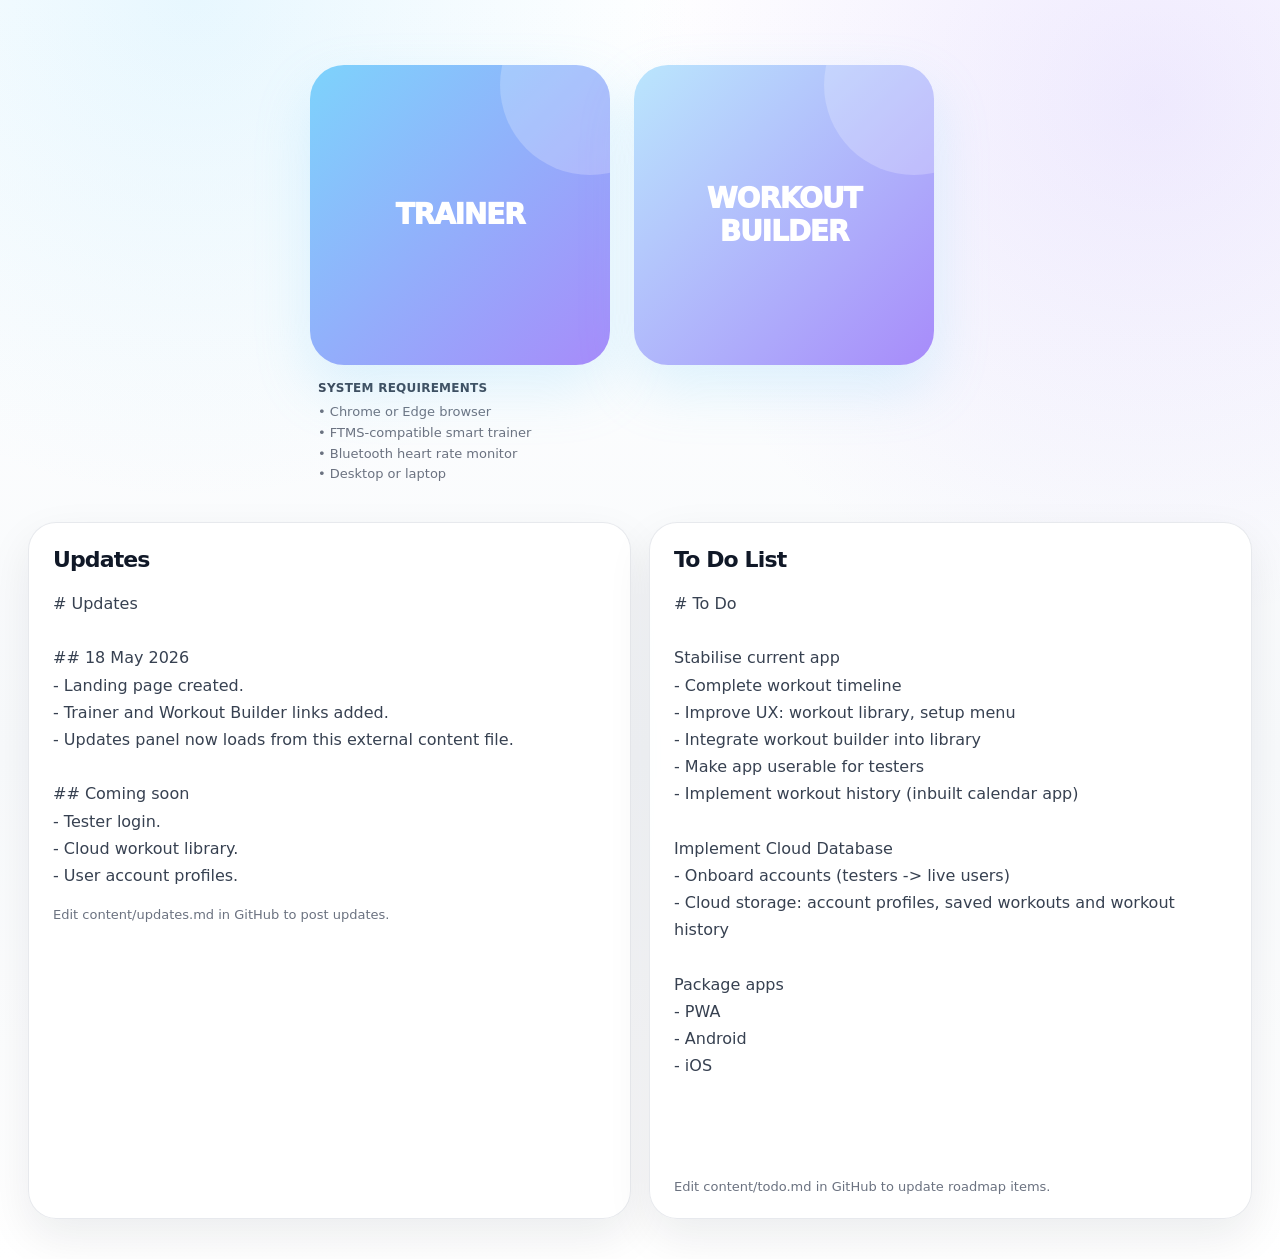
==== index.html @ 3ab9a740 "Update index.html" ====
<!DOCTYPE html>
<html lang="en">
<head>
<meta charset="UTF-8" />
<meta name="viewport" content="width=device-width, initial-scale=1.0"/>
<title>Veera</title>
<style>
:root{
  --bg:#ffffff;
  --panel:#ffffff;
  --ink:#101827;
  --muted:#6b7280;
  --line:#e5e7eb;
  --soft:#f8fafc;
  --primary:#7dd3fc;
  --accent:#a78bfa;
  --shadow:0 18px 45px rgba(15,23,42,.08);
  --radius:28px;
}
*{box-sizing:border-box}
body{
  margin:0;
  font-family:Inter,system-ui,-apple-system,sans-serif;
  color:var(--ink);
  background:
    radial-gradient(circle at 15% 0%, rgba(125,211,252,.18), transparent 30%),
    radial-gradient(circle at 90% 8%, rgba(167,139,250,.18), transparent 32%),
    linear-gradient(180deg,#ffffff,#f8fafc 60%,#ffffff);
  min-height:100vh;
}
.launch-wrap{
  min-height:58vh;
  padding:56px 28px 28px;
  display:flex;
  align-items:center;
  justify-content:center;
}
.launch-grid{
  display:grid;
  grid-template-columns:repeat(2, minmax(220px, 300px));
  gap:24px;
  width:100%;
  max-width:660px;
}
.launch-item{
  display:flex;
  flex-direction:column;
  align-items:center;
  gap:14px;
}
.launch-card{
  width:100%;
  aspect-ratio:1 / 1;
  border-radius:34px;
  text-decoration:none;
  color:#fff;
  display:flex;
  align-items:center;
  justify-content:center;
  text-align:center;
  font-size:28px;
  font-weight:950;
  letter-spacing:-.04em;
  background:linear-gradient(135deg,var(--primary),var(--accent));
  box-shadow:0 24px 55px rgba(125,211,252,.24);
  transition:transform .18s ease, box-shadow .18s ease, filter .18s ease;
  position:relative;
  overflow:hidden;
}
.launch-card:after{
  content:"";
  position:absolute;
  width:180px;
  height:180px;
  border-radius:999px;
  right:-70px;
  top:-70px;
  background:rgba(255,255,255,.22);
}
.launch-card span{
  position:relative;
  z-index:1;
}
.launch-card:hover{
  transform:translateY(-6px);
  box-shadow:0 30px 70px rgba(167,139,250,.28);
  filter:saturate(1.06);
}
.launch-card.secondary{
  background:linear-gradient(135deg,#bae6fd,#a78bfa);
}
.requirements{
  width:100%;
  padding:0 8px;
  color:var(--muted);
  font-size:13px;
  line-height:1.6;
  text-align:left;
}
.requirements strong{
  display:block;
  margin-bottom:4px;
  color:#374151;
  font-size:12px;
  letter-spacing:.02em;
  text-transform:uppercase;
}
.content-grid{
  max-width:1320px;
  margin:0 auto 40px;
  padding:0 28px;
  display:grid;
  grid-template-columns:1fr 1fr;
  gap:18px;
}
.card{
  background:rgba(255,255,255,.9);
  backdrop-filter:blur(10px);
  border:1px solid rgba(229,231,235,.9);
  border-radius:28px;
  padding:24px;
  box-shadow:var(--shadow);
}
.card h2{
  margin:0 0 18px;
  font-size:22px;
  letter-spacing:-.04em;
}
.content-box{
  color:#374151;
  line-height:1.7;
  white-space:pre-wrap;
}
.footer-note{
  margin-top:18px;
  font-size:13px;
  color:var(--muted);
}
@media(max-width:760px){
  .launch-wrap{
    min-height:50vh;
    padding-top:34px;
  }
  .launch-grid{
    grid-template-columns:1fr;
    max-width:320px;
  }
  .content-grid{
    grid-template-columns:1fr;
  }
}
</style>
</head>
<body>
<section class="launch-wrap">
  <div class="launch-grid">
    <div class="launch-item">
      <a class="launch-card" href="/app/"><span>TRAINER</span></a>
      <div class="requirements">
        <strong>System Requirements</strong>
• Chrome or Edge browser<br>
• FTMS-compatible smart trainer<br>
• Bluetooth heart rate monitor<br>
• Desktop or laptop
      </div>
    </div>

    <div class="launch-item">
      <a class="launch-card secondary" href="/workout-builder/"><span>WORKOUT<br>BUILDER</span></a>
    </div>
  </div>
</section>

<section class="content-grid">
  <div class="card">
    <h2>Updates</h2>
    <div id="updates" class="content-box">Loading updates...</div>
    <div class="footer-note">Edit content/updates.md in GitHub to post updates.</div>
  </div>

  <div class="card">
    <h2>To Do List</h2>
    <div id="todo" class="content-box">Loading tasks...</div>
    <div class="footer-note">Edit content/todo.md in GitHub to update roadmap items.</div>
  </div>
</section>

<script>
async function loadContent(path,id){
  try{
    const res = await fetch(path);
    const text = await res.text();
    document.getElementById(id).textContent = text;
  }catch(err){
    document.getElementById(id).textContent = 'Unable to load content.';
  }
}
loadContent('/content/updates.md','updates');
loadContent('/content/todo.md','todo');
</script>
</body>
</html>
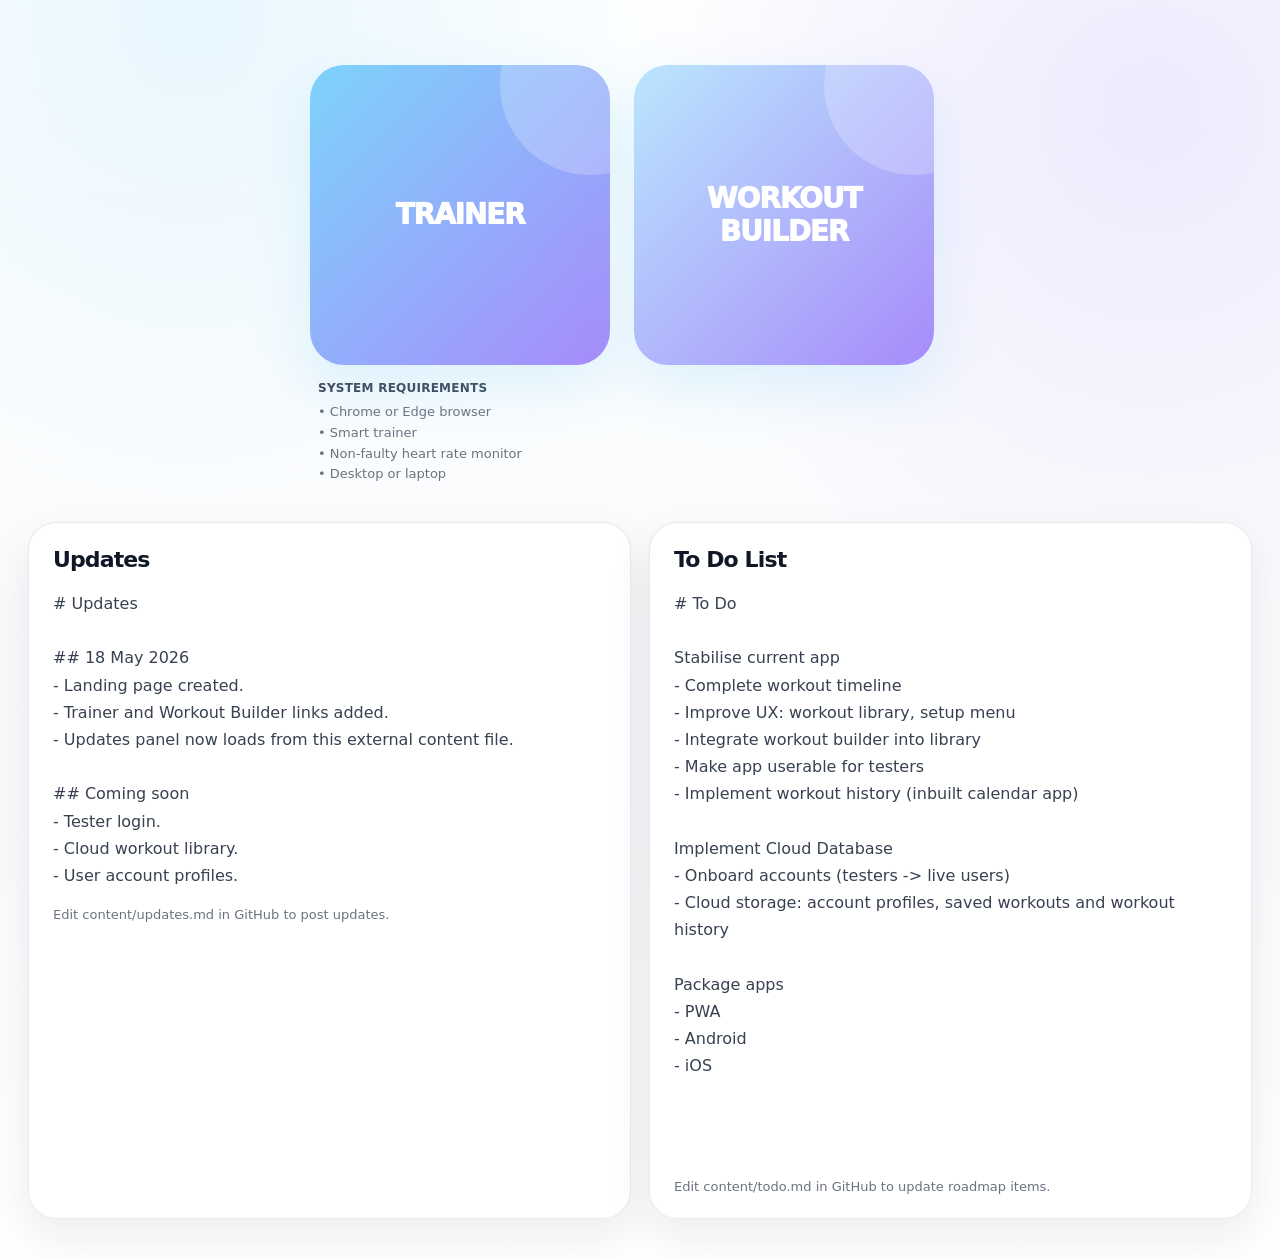
==== commit ce332ef6: "Update index.html" ====
--- a/index.html
+++ b/index.html
@@ -159,8 +159,8 @@
       <div class="requirements">
         <strong>System Requirements</strong>
 • Chrome or Edge browser<br>
-• FTMS-compatible smart trainer<br>
-• Bluetooth heart rate monitor<br>
+• Smart trainer<br>
+• Non-faulty heart rate monitor<br>
 • Desktop or laptop
       </div>
     </div>
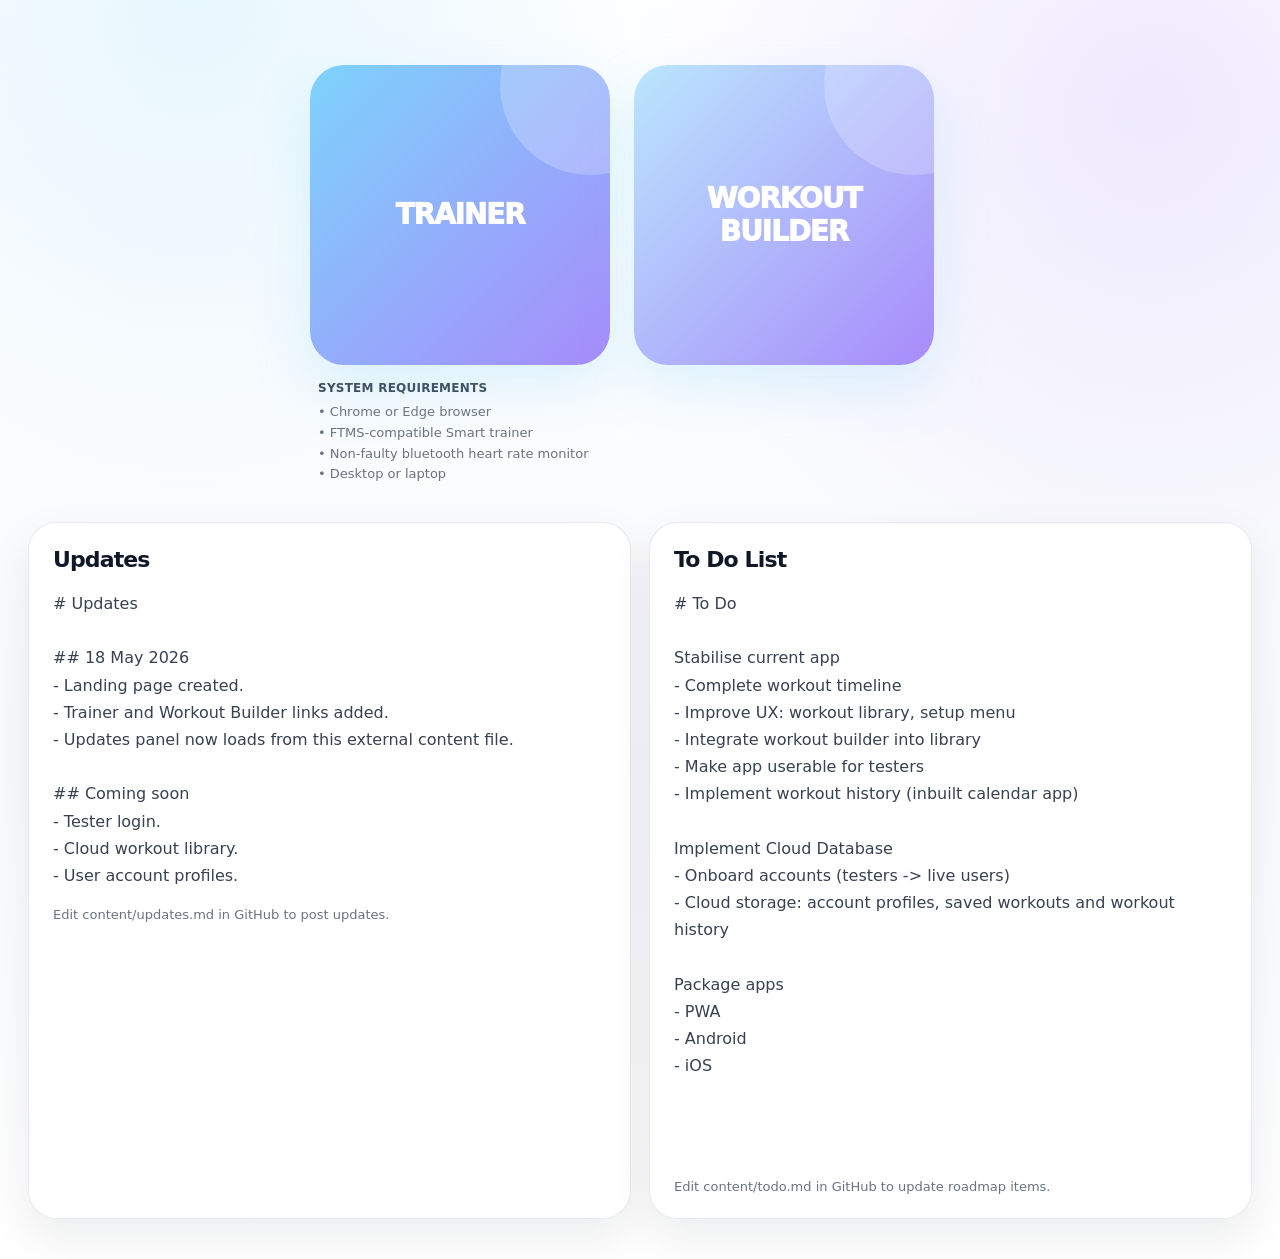
==== commit 766456be: "Update index.html" ====
--- a/index.html
+++ b/index.html
@@ -159,8 +159,8 @@
       <div class="requirements">
         <strong>System Requirements</strong>
 • Chrome or Edge browser<br>
-• Smart trainer<br>
-• Non-faulty heart rate monitor<br>
+• FTMS-compatible Smart trainer<br>
+• Non-faulty bluetooth heart rate monitor<br>
 • Desktop or laptop
       </div>
     </div>
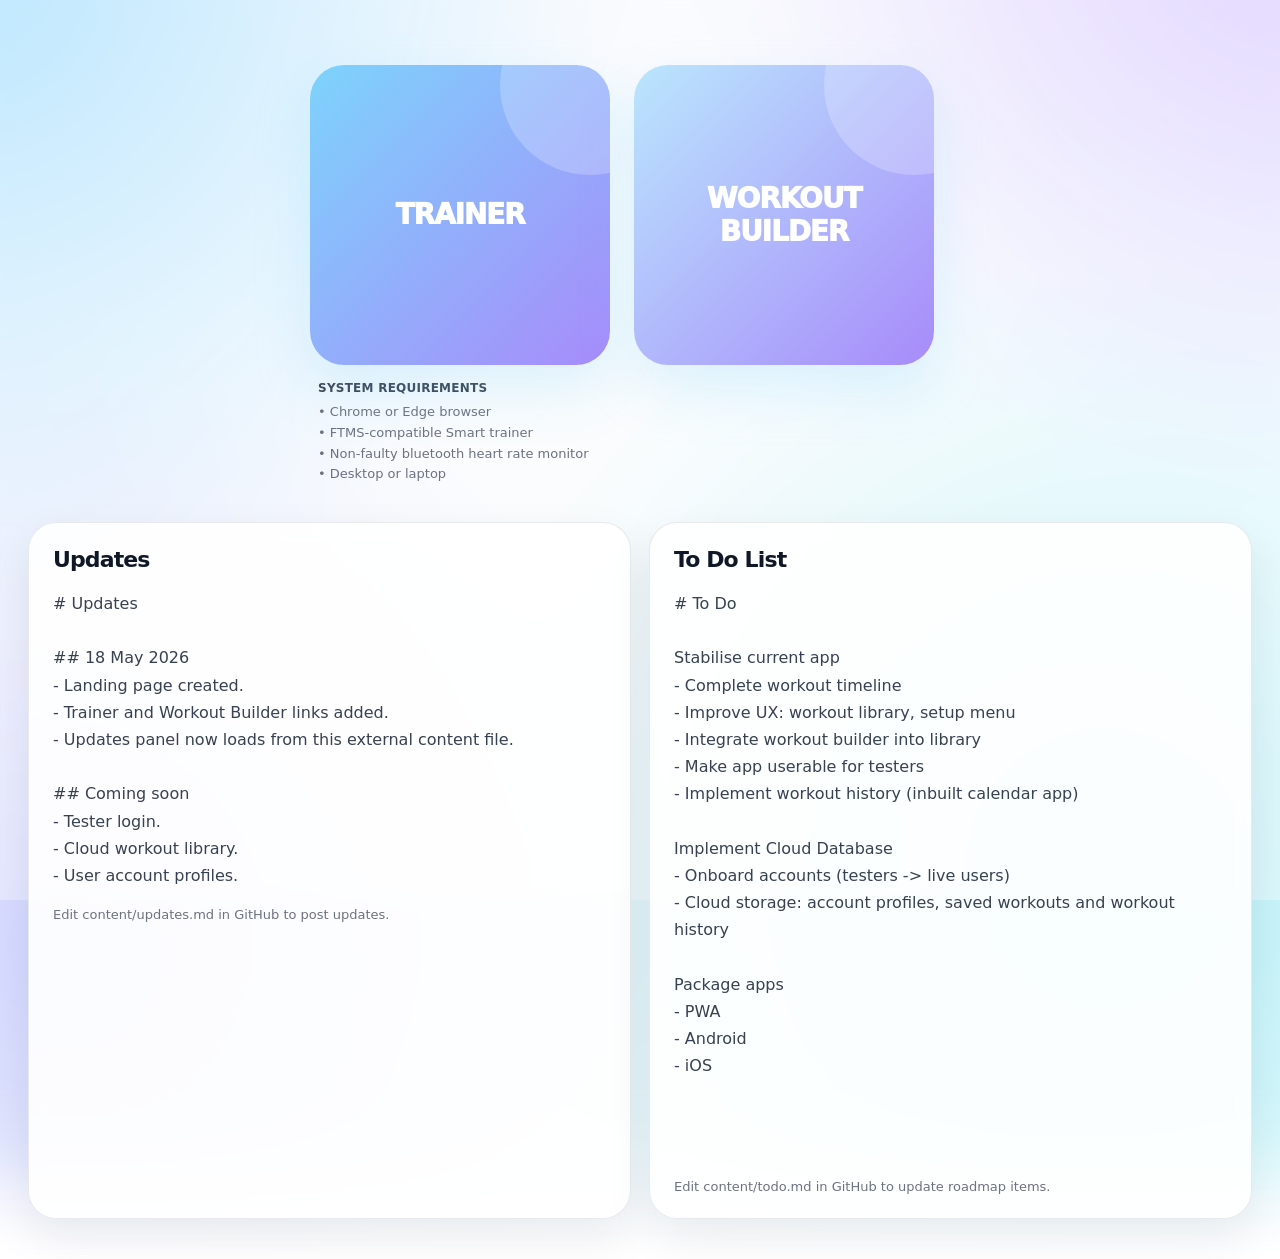
==== commit c2d02951: "Add animated mesh gradient background to landing page" ====
--- a/index.html
+++ b/index.html
@@ -22,11 +22,43 @@
   margin:0;
   font-family:Inter,system-ui,-apple-system,sans-serif;
   color:var(--ink);
+  background:linear-gradient(180deg,#f8fafc,#eef2ff 58%,#ffffff);
+  min-height:100vh;
+  position:relative;
+  overflow-x:hidden;
+}
+body:before{
+  content:"";
+  position:fixed;
+  inset:-28%;
+  z-index:-2;
+  pointer-events:none;
   background:
-    radial-gradient(circle at 15% 0%, rgba(125,211,252,.18), transparent 30%),
-    radial-gradient(circle at 90% 8%, rgba(167,139,250,.18), transparent 32%),
-    linear-gradient(180deg,#ffffff,#f8fafc 60%,#ffffff);
-  min-height:100vh;
+    radial-gradient(circle at 18% 18%, rgba(14,165,233,.34), transparent 30%),
+    radial-gradient(circle at 82% 12%, rgba(124,58,237,.30), transparent 28%),
+    radial-gradient(circle at 72% 78%, rgba(6,182,212,.22), transparent 32%),
+    radial-gradient(circle at 22% 84%, rgba(99,102,241,.24), transparent 30%),
+    linear-gradient(135deg,#eef2ff,#f8fafc 44%,#ecfeff);
+  filter:blur(36px) saturate(1.18);
+  transform:scale(1.04);
+  animation:meshBreath 18s ease-in-out infinite alternate;
+}
+body:after{
+  content:"";
+  position:fixed;
+  inset:0;
+  z-index:-1;
+  pointer-events:none;
+  background:rgba(255,255,255,.34);
+  backdrop-filter:blur(2px);
+}
+@keyframes meshBreath{
+  0%{transform:scale(1.04) translate3d(-1.8%, -1.2%, 0) rotate(-1deg)}
+  45%{transform:scale(1.10) translate3d(1.4%, .8%, 0) rotate(1.4deg)}
+  100%{transform:scale(1.07) translate3d(-.6%, 1.6%, 0) rotate(-.6deg)}
+}
+@media(prefers-reduced-motion:reduce){
+  body:before{animation:none}
 }
 .launch-wrap{
   min-height:58vh;
@@ -199,4 +231,4 @@
 loadContent('/content/todo.md','todo');
 </script>
 </body>
-</html>
+</html>
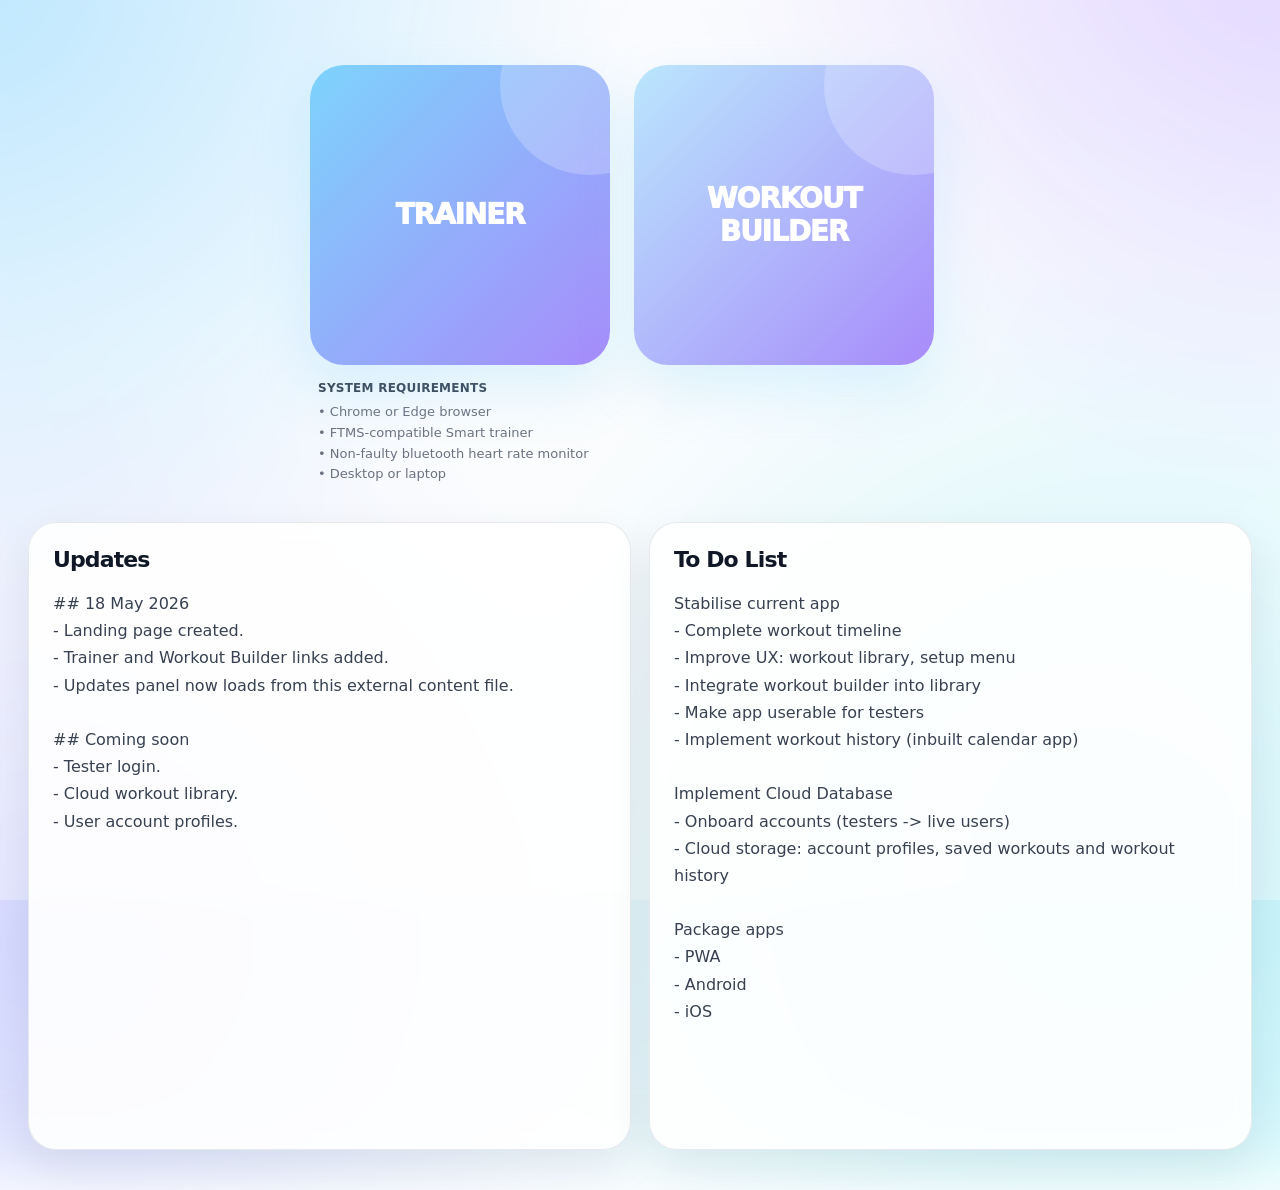
==== commit 9dd27383: "Update index.html" ====
--- a/index.html
+++ b/index.html
@@ -207,13 +207,13 @@
   <div class="card">
     <h2>Updates</h2>
     <div id="updates" class="content-box">Loading updates...</div>
-    <div class="footer-note">Edit content/updates.md in GitHub to post updates.</div>
+    <div class="footer-note"></div>
   </div>
 
   <div class="card">
     <h2>To Do List</h2>
     <div id="todo" class="content-box">Loading tasks...</div>
-    <div class="footer-note">Edit content/todo.md in GitHub to update roadmap items.</div>
+    <div class="footer-note"></div>
   </div>
 </section>
 
@@ -231,4 +231,4 @@
 loadContent('/content/todo.md','todo');
 </script>
 </body>
-</html>+</html>
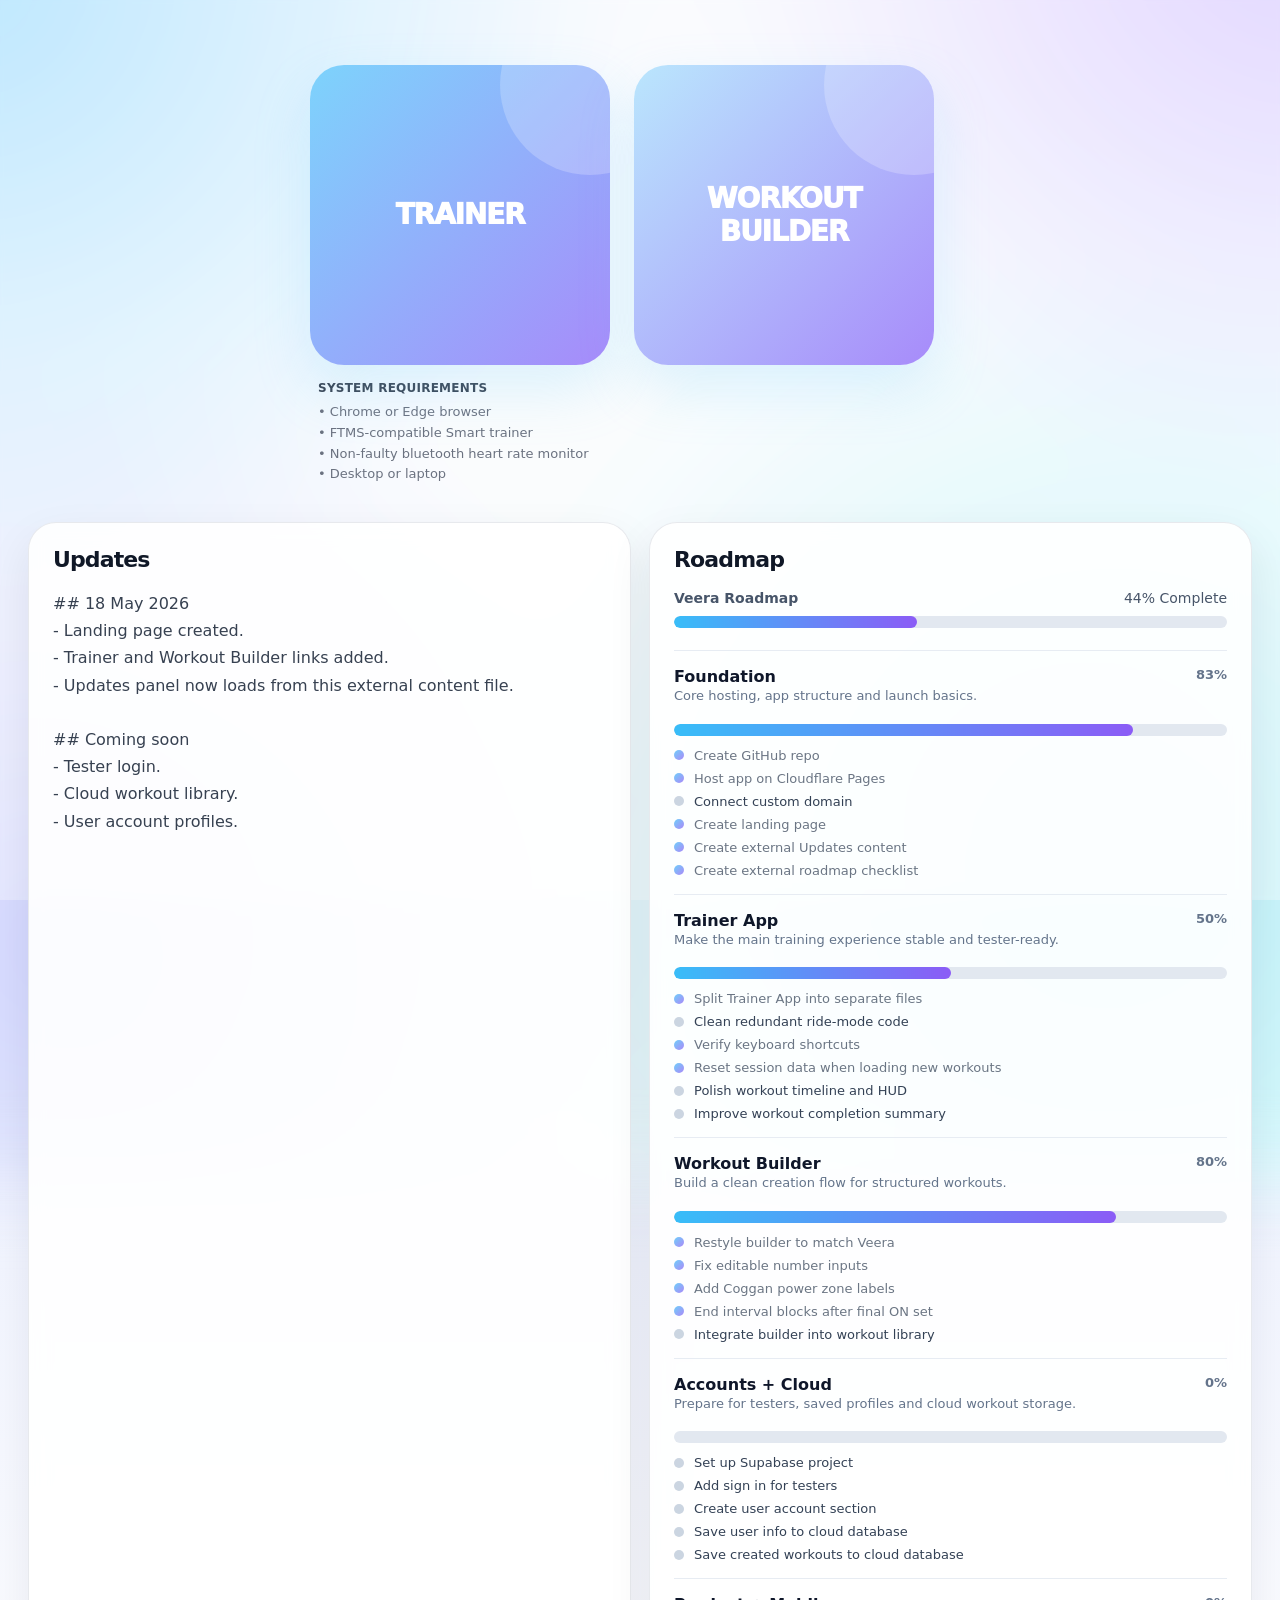
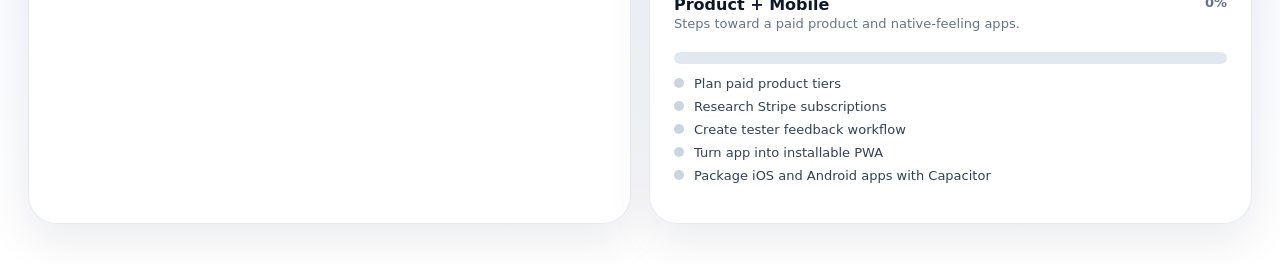
==== commit ce804851: "Add roadmap progress dashboard to landing page" ====
--- a/index.html
+++ b/index.html
@@ -18,169 +18,41 @@
   --radius:28px;
 }
 *{box-sizing:border-box}
-body{
-  margin:0;
-  font-family:Inter,system-ui,-apple-system,sans-serif;
-  color:var(--ink);
-  background:linear-gradient(180deg,#f8fafc,#eef2ff 58%,#ffffff);
-  min-height:100vh;
-  position:relative;
-  overflow-x:hidden;
-}
-body:before{
-  content:"";
-  position:fixed;
-  inset:-28%;
-  z-index:-2;
-  pointer-events:none;
-  background:
-    radial-gradient(circle at 18% 18%, rgba(14,165,233,.34), transparent 30%),
-    radial-gradient(circle at 82% 12%, rgba(124,58,237,.30), transparent 28%),
-    radial-gradient(circle at 72% 78%, rgba(6,182,212,.22), transparent 32%),
-    radial-gradient(circle at 22% 84%, rgba(99,102,241,.24), transparent 30%),
-    linear-gradient(135deg,#eef2ff,#f8fafc 44%,#ecfeff);
-  filter:blur(36px) saturate(1.18);
-  transform:scale(1.04);
-  animation:meshBreath 18s ease-in-out infinite alternate;
-}
-body:after{
-  content:"";
-  position:fixed;
-  inset:0;
-  z-index:-1;
-  pointer-events:none;
-  background:rgba(255,255,255,.34);
-  backdrop-filter:blur(2px);
-}
-@keyframes meshBreath{
-  0%{transform:scale(1.04) translate3d(-1.8%, -1.2%, 0) rotate(-1deg)}
-  45%{transform:scale(1.10) translate3d(1.4%, .8%, 0) rotate(1.4deg)}
-  100%{transform:scale(1.07) translate3d(-.6%, 1.6%, 0) rotate(-.6deg)}
-}
-@media(prefers-reduced-motion:reduce){
-  body:before{animation:none}
-}
-.launch-wrap{
-  min-height:58vh;
-  padding:56px 28px 28px;
-  display:flex;
-  align-items:center;
-  justify-content:center;
-}
-.launch-grid{
-  display:grid;
-  grid-template-columns:repeat(2, minmax(220px, 300px));
-  gap:24px;
-  width:100%;
-  max-width:660px;
-}
-.launch-item{
-  display:flex;
-  flex-direction:column;
-  align-items:center;
-  gap:14px;
-}
-.launch-card{
-  width:100%;
-  aspect-ratio:1 / 1;
-  border-radius:34px;
-  text-decoration:none;
-  color:#fff;
-  display:flex;
-  align-items:center;
-  justify-content:center;
-  text-align:center;
-  font-size:28px;
-  font-weight:950;
-  letter-spacing:-.04em;
-  background:linear-gradient(135deg,var(--primary),var(--accent));
-  box-shadow:0 24px 55px rgba(125,211,252,.24);
-  transition:transform .18s ease, box-shadow .18s ease, filter .18s ease;
-  position:relative;
-  overflow:hidden;
-}
-.launch-card:after{
-  content:"";
-  position:absolute;
-  width:180px;
-  height:180px;
-  border-radius:999px;
-  right:-70px;
-  top:-70px;
-  background:rgba(255,255,255,.22);
-}
-.launch-card span{
-  position:relative;
-  z-index:1;
-}
-.launch-card:hover{
-  transform:translateY(-6px);
-  box-shadow:0 30px 70px rgba(167,139,250,.28);
-  filter:saturate(1.06);
-}
-.launch-card.secondary{
-  background:linear-gradient(135deg,#bae6fd,#a78bfa);
-}
-.requirements{
-  width:100%;
-  padding:0 8px;
-  color:var(--muted);
-  font-size:13px;
-  line-height:1.6;
-  text-align:left;
-}
-.requirements strong{
-  display:block;
-  margin-bottom:4px;
-  color:#374151;
-  font-size:12px;
-  letter-spacing:.02em;
-  text-transform:uppercase;
-}
-.content-grid{
-  max-width:1320px;
-  margin:0 auto 40px;
-  padding:0 28px;
-  display:grid;
-  grid-template-columns:1fr 1fr;
-  gap:18px;
-}
-.card{
-  background:rgba(255,255,255,.9);
-  backdrop-filter:blur(10px);
-  border:1px solid rgba(229,231,235,.9);
-  border-radius:28px;
-  padding:24px;
-  box-shadow:var(--shadow);
-}
-.card h2{
-  margin:0 0 18px;
-  font-size:22px;
-  letter-spacing:-.04em;
-}
-.content-box{
-  color:#374151;
-  line-height:1.7;
-  white-space:pre-wrap;
-}
-.footer-note{
-  margin-top:18px;
-  font-size:13px;
-  color:var(--muted);
-}
-@media(max-width:760px){
-  .launch-wrap{
-    min-height:50vh;
-    padding-top:34px;
-  }
-  .launch-grid{
-    grid-template-columns:1fr;
-    max-width:320px;
-  }
-  .content-grid{
-    grid-template-columns:1fr;
-  }
-}
+body{margin:0;font-family:Inter,system-ui,-apple-system,sans-serif;color:var(--ink);background:linear-gradient(180deg,#f8fafc,#eef2ff 58%,#ffffff);min-height:100vh;position:relative;overflow-x:hidden}
+body:before{content:"";position:fixed;inset:-28%;z-index:-2;pointer-events:none;background:radial-gradient(circle at 18% 18%, rgba(14,165,233,.34), transparent 30%),radial-gradient(circle at 82% 12%, rgba(124,58,237,.30), transparent 28%),radial-gradient(circle at 72% 78%, rgba(6,182,212,.22), transparent 32%),radial-gradient(circle at 22% 84%, rgba(99,102,241,.24), transparent 30%),linear-gradient(135deg,#eef2ff,#f8fafc 44%,#ecfeff);filter:blur(36px) saturate(1.18);transform:scale(1.04);animation:meshBreath 18s ease-in-out infinite alternate}
+body:after{content:"";position:fixed;inset:0;z-index:-1;pointer-events:none;background:rgba(255,255,255,.34);backdrop-filter:blur(2px)}
+@keyframes meshBreath{0%{transform:scale(1.04) translate3d(-1.8%,-1.2%,0) rotate(-1deg)}45%{transform:scale(1.10) translate3d(1.4%,.8%,0) rotate(1.4deg)}100%{transform:scale(1.07) translate3d(-.6%,1.6%,0) rotate(-.6deg)}}
+.launch-wrap{min-height:58vh;padding:56px 28px 28px;display:flex;align-items:center;justify-content:center}
+.launch-grid{display:grid;grid-template-columns:repeat(2,minmax(220px,300px));gap:24px;width:100%;max-width:660px}
+.launch-item{display:flex;flex-direction:column;align-items:center;gap:14px}
+.launch-card{width:100%;aspect-ratio:1/1;border-radius:34px;text-decoration:none;color:#fff;display:flex;align-items:center;justify-content:center;text-align:center;font-size:28px;font-weight:950;letter-spacing:-.04em;background:linear-gradient(135deg,var(--primary),var(--accent));box-shadow:0 24px 55px rgba(125,211,252,.24);transition:transform .18s ease,box-shadow .18s ease,filter .18s ease;position:relative;overflow:hidden}
+.launch-card:after{content:"";position:absolute;width:180px;height:180px;border-radius:999px;right:-70px;top:-70px;background:rgba(255,255,255,.22)}
+.launch-card span{position:relative;z-index:1}
+.launch-card:hover{transform:translateY(-6px);box-shadow:0 30px 70px rgba(167,139,250,.28);filter:saturate(1.06)}
+.launch-card.secondary{background:linear-gradient(135deg,#bae6fd,#a78bfa)}
+.requirements{width:100%;padding:0 8px;color:var(--muted);font-size:13px;line-height:1.6;text-align:left}
+.requirements strong{display:block;margin-bottom:4px;color:#374151;font-size:12px;letter-spacing:.02em;text-transform:uppercase}
+.content-grid{max-width:1320px;margin:0 auto 40px;padding:0 28px;display:grid;grid-template-columns:1fr 1fr;gap:18px}
+.card{background:rgba(255,255,255,.9);backdrop-filter:blur(10px);border:1px solid rgba(229,231,235,.9);border-radius:28px;padding:24px;box-shadow:var(--shadow)}
+.card h2{margin:0 0 18px;font-size:22px;letter-spacing:-.04em}
+.content-box{color:#374151;line-height:1.7;white-space:pre-wrap}
+.footer-note{margin-top:18px;font-size:13px;color:var(--muted)}
+.roadmap-overall{margin-bottom:22px}
+.roadmap-meta{display:flex;justify-content:space-between;align-items:center;margin-bottom:10px;font-size:14px;color:#475569}
+.progress-bar{height:12px;border-radius:999px;background:#e2e8f0;overflow:hidden}
+.progress-fill{height:100%;border-radius:999px;background:linear-gradient(90deg,#38bdf8,#8b5cf6);width:0;transition:width .4s ease}
+.roadmap-track{padding:16px 0;border-top:1px solid rgba(226,232,240,.8)}
+.roadmap-track:first-of-type{border-top:none;padding-top:0}
+.track-head{display:flex;justify-content:space-between;gap:14px;align-items:flex-start;margin-bottom:8px}
+.track-title{font-size:16px;font-weight:700;color:#0f172a}
+.track-percent{font-size:13px;color:#64748b;font-weight:700}
+.track-desc{font-size:13px;color:#64748b;margin-bottom:10px;line-height:1.5}
+.track-task-list{display:flex;flex-direction:column;gap:8px}
+.track-task{display:flex;align-items:center;gap:10px;font-size:13px;color:#334155}
+.track-dot{width:10px;height:10px;border-radius:999px;background:#cbd5e1;flex-shrink:0}
+.track-task.done .track-dot{background:linear-gradient(135deg,#38bdf8,#8b5cf6)}
+.track-task.done{opacity:.72}
+@media(max-width:760px){.launch-wrap{min-height:50vh;padding-top:34px}.launch-grid{grid-template-columns:1fr;max-width:320px}.content-grid{grid-template-columns:1fr}}
 </style>
 </head>
 <body>
@@ -196,39 +68,90 @@
 • Desktop or laptop
       </div>
     </div>
-
     <div class="launch-item">
       <a class="launch-card secondary" href="/workout-builder/"><span>WORKOUT<br>BUILDER</span></a>
     </div>
   </div>
 </section>
-
 <section class="content-grid">
   <div class="card">
     <h2>Updates</h2>
     <div id="updates" class="content-box">Loading updates...</div>
-    <div class="footer-note"></div>
   </div>
-
   <div class="card">
-    <h2>To Do List</h2>
-    <div id="todo" class="content-box">Loading tasks...</div>
-    <div class="footer-note"></div>
+    <h2>Roadmap</h2>
+    <div id="roadmapRoot">Loading roadmap...</div>
   </div>
 </section>
-
 <script>
 async function loadContent(path,id){
   try{
-    const res = await fetch(path);
-    const text = await res.text();
-    document.getElementById(id).textContent = text;
+    const res=await fetch(path);
+    const text=await res.text();
+    document.getElementById(id).textContent=text;
   }catch(err){
-    document.getElementById(id).textContent = 'Unable to load content.';
+    document.getElementById(id).textContent='Unable to load content.';
   }
 }
+
+async function loadRoadmap(){
+  const root=document.getElementById('roadmapRoot');
+  try{
+    const res=await fetch('/content/roadmap.json');
+    const data=await res.json();
+
+    const tracks=data.tracks||[];
+    const total=tracks.flatMap(t=>t.items||[]).length;
+    const completed=tracks.flatMap(t=>t.items||[]).filter(i=>i.done).length;
+    const overall=Math.round((completed/Math.max(total,1))*100);
+
+    let html='';
+
+    html+=`<div class="roadmap-overall">
+      <div class="roadmap-meta">
+        <strong>${data.title||'Roadmap'}</strong>
+        <span>${overall}% Complete</span>
+      </div>
+      <div class="progress-bar">
+        <div class="progress-fill" style="width:${overall}%"></div>
+      </div>
+    </div>`;
+
+    tracks.forEach(track=>{
+      const items=track.items||[];
+      const done=items.filter(i=>i.done).length;
+      const pct=Math.round((done/Math.max(items.length,1))*100);
+
+      html+=`<div class="roadmap-track">
+        <div class="track-head">
+          <div>
+            <div class="track-title">${track.title}</div>
+            <div class="track-desc">${track.description||''}</div>
+          </div>
+          <div class="track-percent">${pct}%</div>
+        </div>
+        <div class="progress-bar" style="margin-bottom:12px">
+          <div class="progress-fill" style="width:${pct}%"></div>
+        </div>
+        <div class="track-task-list">
+          ${items.map(item=>`
+            <div class="track-task ${item.done?'done':''}">
+              <span class="track-dot"></span>
+              <span>${item.task}</span>
+            </div>
+          `).join('')}
+        </div>
+      </div>`;
+    });
+
+    root.innerHTML=html;
+  }catch(err){
+    root.textContent='Unable to load roadmap.';
+  }
+}
+
 loadContent('/content/updates.md','updates');
-loadContent('/content/todo.md','todo');
+loadRoadmap();
 </script>
 </body>
-</html>
+</html>
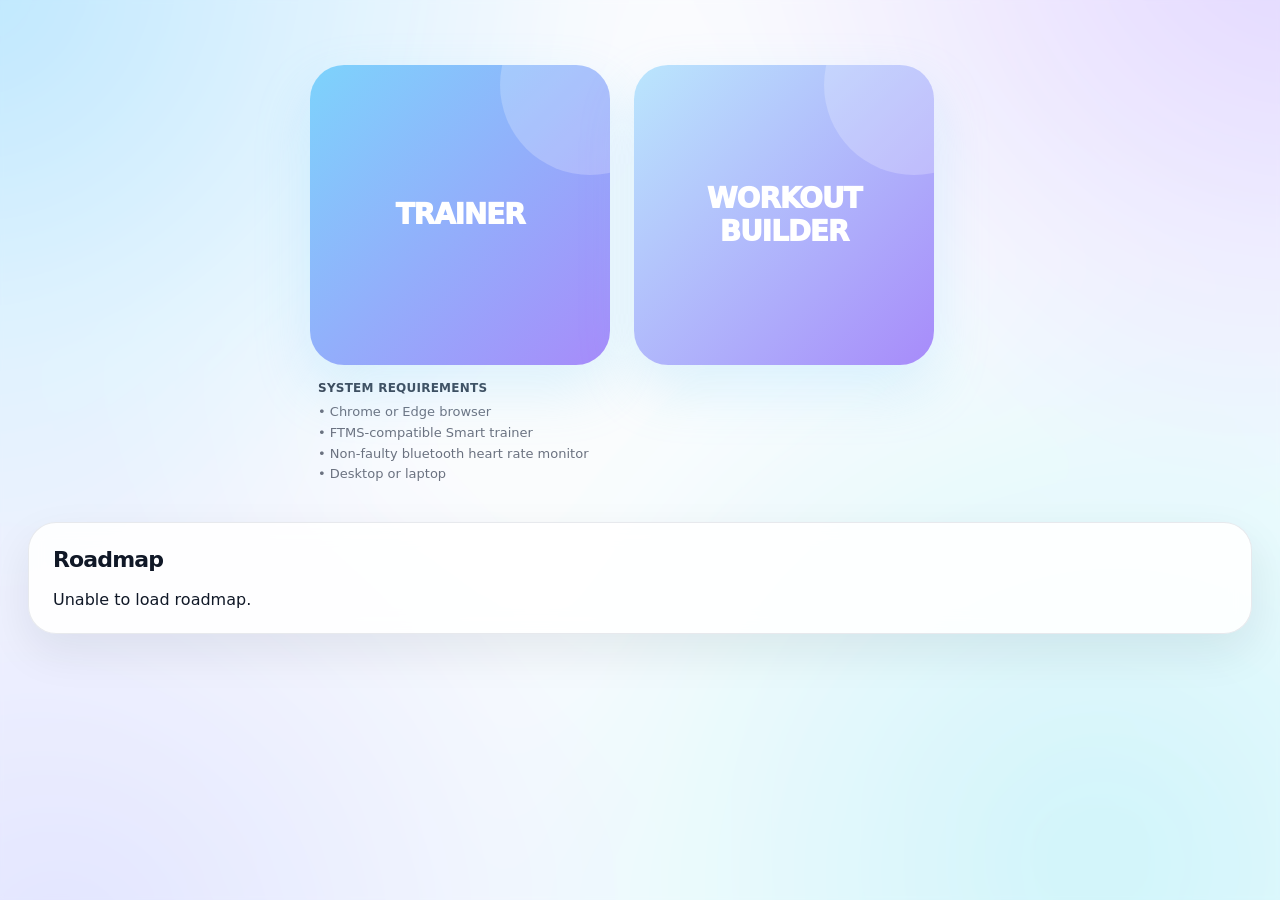
==== commit 4cf3724b: "Remove updates panel and expand roadmap section" ====
--- a/index.html
+++ b/index.html
@@ -32,27 +32,11 @@
 .launch-card.secondary{background:linear-gradient(135deg,#bae6fd,#a78bfa)}
 .requirements{width:100%;padding:0 8px;color:var(--muted);font-size:13px;line-height:1.6;text-align:left}
 .requirements strong{display:block;margin-bottom:4px;color:#374151;font-size:12px;letter-spacing:.02em;text-transform:uppercase}
-.content-grid{max-width:1320px;margin:0 auto 40px;padding:0 28px;display:grid;grid-template-columns:1fr 1fr;gap:18px}
+.content-grid{max-width:1320px;margin:0 auto 40px;padding:0 28px}
 .card{background:rgba(255,255,255,.9);backdrop-filter:blur(10px);border:1px solid rgba(229,231,235,.9);border-radius:28px;padding:24px;box-shadow:var(--shadow)}
 .card h2{margin:0 0 18px;font-size:22px;letter-spacing:-.04em}
-.content-box{color:#374151;line-height:1.7;white-space:pre-wrap}
-.footer-note{margin-top:18px;font-size:13px;color:var(--muted)}
-.roadmap-overall{margin-bottom:22px}
-.roadmap-meta{display:flex;justify-content:space-between;align-items:center;margin-bottom:10px;font-size:14px;color:#475569}
-.progress-bar{height:12px;border-radius:999px;background:#e2e8f0;overflow:hidden}
-.progress-fill{height:100%;border-radius:999px;background:linear-gradient(90deg,#38bdf8,#8b5cf6);width:0;transition:width .4s ease}
-.roadmap-track{padding:16px 0;border-top:1px solid rgba(226,232,240,.8)}
-.roadmap-track:first-of-type{border-top:none;padding-top:0}
-.track-head{display:flex;justify-content:space-between;gap:14px;align-items:flex-start;margin-bottom:8px}
-.track-title{font-size:16px;font-weight:700;color:#0f172a}
-.track-percent{font-size:13px;color:#64748b;font-weight:700}
-.track-desc{font-size:13px;color:#64748b;margin-bottom:10px;line-height:1.5}
-.track-task-list{display:flex;flex-direction:column;gap:8px}
-.track-task{display:flex;align-items:center;gap:10px;font-size:13px;color:#334155}
-.track-dot{width:10px;height:10px;border-radius:999px;background:#cbd5e1;flex-shrink:0}
-.track-task.done .track-dot{background:linear-gradient(135deg,#38bdf8,#8b5cf6)}
-.track-task.done{opacity:.72}
-@media(max-width:760px){.launch-wrap{min-height:50vh;padding-top:34px}.launch-grid{grid-template-columns:1fr;max-width:320px}.content-grid{grid-template-columns:1fr}}
+.roadmap-overall{margin-bottom:22px}.roadmap-meta{display:flex;justify-content:space-between;align-items:center;margin-bottom:10px;font-size:14px;color:#475569}.progress-bar{height:12px;border-radius:999px;background:#e2e8f0;overflow:hidden}.progress-fill{height:100%;border-radius:999px;background:linear-gradient(90deg,#38bdf8,#8b5cf6);width:0;transition:width .4s ease}.roadmap-track{padding:16px 0;border-top:1px solid rgba(226,232,240,.8)}.roadmap-track:first-of-type{border-top:none;padding-top:0}.track-head{display:flex;justify-content:space-between;gap:14px;align-items:flex-start;margin-bottom:8px}.track-title{font-size:16px;font-weight:700;color:#0f172a}.track-percent{font-size:13px;color:#64748b;font-weight:700}.track-desc{font-size:13px;color:#64748b;margin-bottom:10px;line-height:1.5}.track-task-list{display:flex;flex-direction:column;gap:8px}.track-task{display:flex;align-items:center;gap:10px;font-size:13px;color:#334155}.track-dot{width:10px;height:10px;border-radius:999px;background:#cbd5e1;flex-shrink:0}.track-task.done .track-dot{background:linear-gradient(135deg,#38bdf8,#8b5cf6)}.track-task.done{opacity:.72}
+@media(max-width:760px){.launch-wrap{min-height:50vh;padding-top:34px}.launch-grid{grid-template-columns:1fr;max-width:320px}}
 </style>
 </head>
 <body>
@@ -75,82 +59,33 @@
 </section>
 <section class="content-grid">
   <div class="card">
-    <h2>Updates</h2>
-    <div id="updates" class="content-box">Loading updates...</div>
-  </div>
-  <div class="card">
     <h2>Roadmap</h2>
     <div id="roadmapRoot">Loading roadmap...</div>
   </div>
 </section>
 <script>
-async function loadContent(path,id){
-  try{
-    const res=await fetch(path);
-    const text=await res.text();
-    document.getElementById(id).textContent=text;
-  }catch(err){
-    document.getElementById(id).textContent='Unable to load content.';
-  }
-}
-
 async function loadRoadmap(){
   const root=document.getElementById('roadmapRoot');
   try{
     const res=await fetch('/content/roadmap.json');
     const data=await res.json();
-
     const tracks=data.tracks||[];
     const total=tracks.flatMap(t=>t.items||[]).length;
     const completed=tracks.flatMap(t=>t.items||[]).filter(i=>i.done).length;
     const overall=Math.round((completed/Math.max(total,1))*100);
-
     let html='';
-
-    html+=`<div class="roadmap-overall">
-      <div class="roadmap-meta">
-        <strong>${data.title||'Roadmap'}</strong>
-        <span>${overall}% Complete</span>
-      </div>
-      <div class="progress-bar">
-        <div class="progress-fill" style="width:${overall}%"></div>
-      </div>
-    </div>`;
-
+    html+=`<div class="roadmap-overall"><div class="roadmap-meta"><strong>${data.title||'Roadmap'}</strong><span>${overall}% Complete</span></div><div class="progress-bar"><div class="progress-fill" style="width:${overall}%"></div></div></div>`;
     tracks.forEach(track=>{
       const items=track.items||[];
       const done=items.filter(i=>i.done).length;
       const pct=Math.round((done/Math.max(items.length,1))*100);
-
-      html+=`<div class="roadmap-track">
-        <div class="track-head">
-          <div>
-            <div class="track-title">${track.title}</div>
-            <div class="track-desc">${track.description||''}</div>
-          </div>
-          <div class="track-percent">${pct}%</div>
-        </div>
-        <div class="progress-bar" style="margin-bottom:12px">
-          <div class="progress-fill" style="width:${pct}%"></div>
-        </div>
-        <div class="track-task-list">
-          ${items.map(item=>`
-            <div class="track-task ${item.done?'done':''}">
-              <span class="track-dot"></span>
-              <span>${item.task}</span>
-            </div>
-          `).join('')}
-        </div>
-      </div>`;
+      html+=`<div class="roadmap-track"><div class="track-head"><div><div class="track-title">${track.title}</div><div class="track-desc">${track.description||''}</div></div><div class="track-percent">${pct}%</div></div><div class="progress-bar" style="margin-bottom:12px"><div class="progress-fill" style="width:${pct}%"></div></div><div class="track-task-list">${items.map(item=>`<div class="track-task ${item.done?'done':''}"><span class="track-dot"></span><span>${item.task}</span></div>`).join('')}</div></div>`;
     });
-
     root.innerHTML=html;
   }catch(err){
     root.textContent='Unable to load roadmap.';
   }
 }
-
-loadContent('/content/updates.md','updates');
 loadRoadmap();
 </script>
 </body>
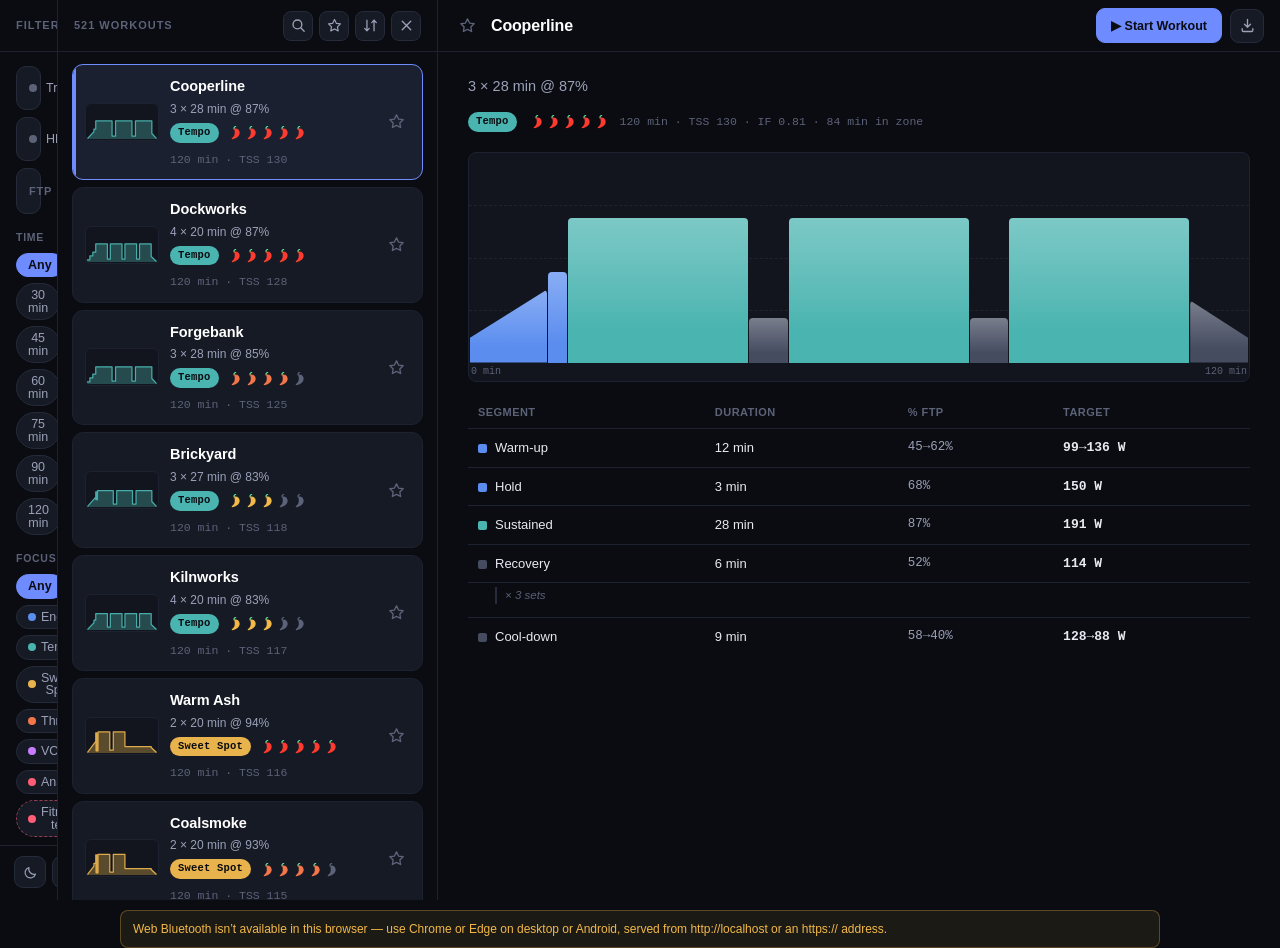
==== commit ab1e0339: "Add files via upload" ====
--- a/index.html
+++ b/index.html
@@ -1,92 +1,3975 @@
 <!DOCTYPE html>
 <html lang="en">
 <head>
-<meta charset="UTF-8" />
-<meta name="viewport" content="width=device-width, initial-scale=1.0"/>
-<title>Veera</title>
+<meta charset="UTF-8">
+<meta name="viewport" content="width=device-width, initial-scale=1.0">
+<title>Indoor Training Console</title>
+<meta name="theme-color" content="#0A0C11">
+<!-- Hosted (GitHub Pages) copy only: makes the page installable and gives it
+     an offline fallback. Locally these files aren't present and the link is
+     simply ignored. -->
+<link rel="manifest" href="manifest.webmanifest">
+<link rel="icon" href="icon.svg" type="image/svg+xml">
 <style>
-:root{
-  --bg:#ffffff;
-  --panel:#ffffff;
-  --ink:#101827;
-  --muted:#6b7280;
-  --line:#e5e7eb;
-  --soft:#f8fafc;
-  --primary:#7dd3fc;
-  --accent:#a78bfa;
-  --shadow:0 18px 45px rgba(15,23,42,.08);
-  --radius:28px;
-}
-*{box-sizing:border-box}
-body{margin:0;font-family:Inter,system-ui,-apple-system,sans-serif;color:var(--ink);background:linear-gradient(180deg,#f8fafc,#eef2ff 58%,#ffffff);min-height:100vh;position:relative;overflow-x:hidden}
-body:before{content:"";position:fixed;inset:-28%;z-index:-2;pointer-events:none;background:radial-gradient(circle at 18% 18%, rgba(14,165,233,.34), transparent 30%),radial-gradient(circle at 82% 12%, rgba(124,58,237,.30), transparent 28%),radial-gradient(circle at 72% 78%, rgba(6,182,212,.22), transparent 32%),radial-gradient(circle at 22% 84%, rgba(99,102,241,.24), transparent 30%),linear-gradient(135deg,#eef2ff,#f8fafc 44%,#ecfeff);filter:blur(36px) saturate(1.18);transform:scale(1.04);animation:meshBreath 18s ease-in-out infinite alternate}
-body:after{content:"";position:fixed;inset:0;z-index:-1;pointer-events:none;background:rgba(255,255,255,.34);backdrop-filter:blur(2px)}
-@keyframes meshBreath{0%{transform:scale(1.04) translate3d(-1.8%,-1.2%,0) rotate(-1deg)}45%{transform:scale(1.10) translate3d(1.4%,.8%,0) rotate(1.4deg)}100%{transform:scale(1.07) translate3d(-.6%,1.6%,0) rotate(-.6deg)}}
-.launch-wrap{min-height:58vh;padding:56px 28px 28px;display:flex;align-items:center;justify-content:center}
-.launch-grid{display:grid;grid-template-columns:repeat(2,minmax(220px,300px));gap:24px;width:100%;max-width:660px}
-.launch-item{display:flex;flex-direction:column;align-items:center;gap:14px}
-.launch-card{width:100%;aspect-ratio:1/1;border-radius:34px;text-decoration:none;color:#fff;display:flex;align-items:center;justify-content:center;text-align:center;font-size:28px;font-weight:950;letter-spacing:-.04em;background:linear-gradient(135deg,var(--primary),var(--accent));box-shadow:0 24px 55px rgba(125,211,252,.24);transition:transform .18s ease,box-shadow .18s ease,filter .18s ease;position:relative;overflow:hidden}
-.launch-card:after{content:"";position:absolute;width:180px;height:180px;border-radius:999px;right:-70px;top:-70px;background:rgba(255,255,255,.22)}
-.launch-card span{position:relative;z-index:1}
-.launch-card:hover{transform:translateY(-6px);box-shadow:0 30px 70px rgba(167,139,250,.28);filter:saturate(1.06)}
-.launch-card.secondary{background:linear-gradient(135deg,#bae6fd,#a78bfa)}
-.requirements{width:100%;padding:0 8px;color:var(--muted);font-size:13px;line-height:1.6;text-align:left}
-.requirements strong{display:block;margin-bottom:4px;color:#374151;font-size:12px;letter-spacing:.02em;text-transform:uppercase}
-.content-grid{max-width:1320px;margin:0 auto 40px;padding:0 28px}
-.card{background:rgba(255,255,255,.9);backdrop-filter:blur(10px);border:1px solid rgba(229,231,235,.9);border-radius:28px;padding:24px;box-shadow:var(--shadow)}
-.card h2{margin:0 0 18px;font-size:22px;letter-spacing:-.04em}
-.roadmap-overall{margin-bottom:22px}.roadmap-meta{display:flex;justify-content:space-between;align-items:center;margin-bottom:10px;font-size:14px;color:#475569}.progress-bar{height:12px;border-radius:999px;background:#e2e8f0;overflow:hidden}.progress-fill{height:100%;border-radius:999px;background:linear-gradient(90deg,#38bdf8,#8b5cf6);width:0;transition:width .4s ease}.roadmap-track{padding:16px 0;border-top:1px solid rgba(226,232,240,.8)}.roadmap-track:first-of-type{border-top:none;padding-top:0}.track-head{display:flex;justify-content:space-between;gap:14px;align-items:flex-start;margin-bottom:8px}.track-title{font-size:16px;font-weight:700;color:#0f172a}.track-percent{font-size:13px;color:#64748b;font-weight:700}.track-desc{font-size:13px;color:#64748b;margin-bottom:10px;line-height:1.5}.track-task-list{display:flex;flex-direction:column;gap:8px}.track-task{display:flex;align-items:center;gap:10px;font-size:13px;color:#334155}.track-dot{width:10px;height:10px;border-radius:999px;background:#cbd5e1;flex-shrink:0}.track-task.done .track-dot{background:linear-gradient(135deg,#38bdf8,#8b5cf6)}.track-task.done{opacity:.72}
-@media(max-width:760px){.launch-wrap{min-height:50vh;padding-top:34px}.launch-grid{grid-template-columns:1fr;max-width:320px}}
+  :root{
+    --bg:#0A0C11;
+    --bg-elev:#12151D;
+    --bg-card:#161A24;
+    --bg-card-hover:#1B2030;
+    --border:#252B3A;
+    --border-soft:#1D2230;
+    --text:#E8EAF2;
+    --text-dim:#9BA1B8;
+    --text-faint:#5C6278;
+    --accent:#6E8BFF;
+    --accent-soft:rgba(110,139,255,0.14);
+    --accent-hover:rgba(110,139,255,0.24);
+    --lav:#B79CFF;
+    --text-strong:#FFFFFF;      /* headings, big numbers */
+    --on-accent:#0A0C11;        /* text sitting on the accent colour */
+    --ok:#5FE39A;
+    --ok-soft:rgba(95,227,154,0.09);
+    --ok-line:rgba(95,227,154,0.55);
+    --warn:#F2B84A;
+    --warn-soft:rgba(242,184,74,0.08);
+    --warn-line:rgba(242,184,74,0.3);
+    --star:#F5C43B;
+    --ink-rgb:255,255,255;      /* overlay lines drawn over cards and charts */
+    /* Live chart traces. Power is bright yellow so it stands off every zone
+       colour, including the amber sweet-spot blocks it most often sits on. */
+    --line-power:#FFF04D;
+    --line-cadence:#B79CFF;
+    --scrim:rgba(6,7,10,0.94);  /* behind the player and summary */
+    --bg-list:var(--bg);        /* workout list pane and its cards */
+    --bg-card-list:var(--bg-card);
+    --glow-bg:rgba(110,139,255,0.10);
+    --glow-bg2:rgba(183,156,255,0.08);
+    --mono: ui-monospace, "SF Mono", "Cascadia Mono", "Roboto Mono", Consolas, monospace;
+    --sans: -apple-system, BlinkMacSystemFont, "Segoe UI", "Helvetica Neue", Arial, sans-serif;
+
+    --c-recovery:#454C60;
+    --c-endurance:#5B8DEF;
+    --c-tempo:#49B4B0;
+    --c-sweetspot:#E8B24D;
+    --c-threshold:#F2764A;
+    --c-vo2:#C77DFF;
+    --c-anaerobic:#FF5D75;
+    --c-test:#FF5D75;
+    color-scheme:dark;
+  }
+  /* Light: same structure, inverted surfaces. The accent and status colours
+     are deepened so they still clear 4.5:1 against white, and the zone
+     colours are nudged darker where a pastel would wash out. */
+  :root[data-theme="light"]{
+    --bg:#F4F5F9;
+    --bg-elev:#FFFFFF;
+    --bg-card:#FFFFFF;
+    --bg-card-hover:#EEF1F8;
+    --border:#D5DAE6;
+    --border-soft:#E4E8F0;
+    --text:#1B2030;
+    --text-dim:#4E5670;
+    --text-faint:#7A8299;
+    --accent:#3B5BDB;
+    --accent-soft:rgba(59,91,219,0.12);
+    --accent-hover:rgba(59,91,219,0.22);
+    --lav:#6F4FD6;
+    --text-strong:#0B0E17;
+    --on-accent:#FFFFFF;
+    --ok:#178A4C;
+    --ok-soft:rgba(23,138,76,0.10);
+    --ok-line:rgba(23,138,76,0.55);
+    --warn:#A8690A;
+    --warn-soft:rgba(168,105,10,0.08);
+    --warn-line:rgba(168,105,10,0.35);
+    --star:#D99A00;
+    --ink-rgb:20,24,36;
+    --line-power:#FFF04D;       /* same yellow as dark mode, by request */
+    --line-cadence:#6F4FD6;
+    --scrim:rgba(232,235,243,0.92);
+    --bg-list:#FFFFFF;          /* list pane sits white, like the sidebar */
+    --bg-card-list:#F5F6FA;
+    --glow-bg:rgba(59,91,219,0.06);
+    --glow-bg2:rgba(111,79,214,0.05);
+
+    --c-recovery:#8A92A8;
+    --c-endurance:#3F79E8;
+    --c-tempo:#1E9E99;
+    --c-sweetspot:#E0A22F;
+    --c-threshold:#E85F2E;
+    --c-vo2:#A65BF0;
+    --c-anaerobic:#E8395A;
+    --c-test:#E8395A;
+    color-scheme:light;
+  }
+
+  *{box-sizing:border-box;}
+  html{scroll-behavior:smooth;}
+  body{
+    margin:0;
+    background:
+      radial-gradient(1200px 600px at 15% -10%, var(--glow-bg), transparent 60%),
+      radial-gradient(900px 500px at 100% 0%, var(--glow-bg2), transparent 55%),
+      var(--bg);
+    color:var(--text);
+    font-family:var(--sans);
+    -webkit-font-smoothing:antialiased;
+    line-height:1.5;
+    min-height:100vh;
+  }
+  @media (prefers-reduced-motion: reduce){
+    *{transition:none !important; animation:none !important;}
+  }
+
+  a{color:inherit;}
+  button{font-family:inherit;}
+  input:focus-visible, select:focus-visible, button:focus-visible, summary:focus-visible{
+    outline:2px solid var(--accent);
+    outline-offset:2px;
+  }
+
+  .wrap{max-width:1040px;margin:0 auto;padding:0 20px 80px;}
+
+  /* ---------- SCROLLBARS ---------- */
+  /* Thin, inset and low-contrast. The browser default is a heavy grey bar
+     that reads as a wall between the panes. */
+  *{scrollbar-width:thin;scrollbar-color:#2A3145 transparent;}
+  ::-webkit-scrollbar{width:11px;height:11px;}
+  ::-webkit-scrollbar-track{background:transparent;}
+  ::-webkit-scrollbar-thumb{
+    background:#252B3A;border-radius:99px;
+    border:3px solid transparent;background-clip:content-box;
+  }
+  ::-webkit-scrollbar-thumb:hover{background:#3A4258;background-clip:content-box;}
+  ::-webkit-scrollbar-corner{background:transparent;}
+
+  /* ---------- THREE-PANE SHELL ---------- */
+  /* sidebar | scrolling list | pinned detail. Tuned for 1920x1080. */
+  .app-shell{
+    --head-h:52px;
+    display:grid;
+    grid-template-columns:var(--side-w, 272px) minmax(340px, 430px) 1fr;
+    height:100vh;overflow:hidden;
+  }
+  .app-shell.rail{--side-w:58px;}
+
+  /* One ground colour throughout; separation comes from a single hairline,
+     not a hairline plus a background change. */
+  .sidebar{
+    background:var(--bg);border-right:1px solid var(--border-soft);
+    display:flex;flex-direction:column;overflow:hidden;min-width:0;
+  }
+
+  /* Every pane opens with a band of the same height, and their bottom borders
+     line up into one unbroken rule across the window. That single continuous
+     line is what makes three columns read as one surface. */
+  .pane-head{
+    height:var(--head-h);flex:none;
+    display:flex;align-items:center;gap:10px;
+    padding:0 16px;border-bottom:1px solid var(--border-soft);
+    background:var(--bg);
+  }
+  .pane-label{
+    font-size:11px;color:var(--text-faint);text-transform:uppercase;
+    letter-spacing:0.09em;font-weight:650;white-space:nowrap;
+  }
+  .side-head{justify-content:space-between;}
+  .side-title{
+    font-size:11px;color:var(--text-faint);text-transform:uppercase;
+    letter-spacing:0.09em;font-weight:650;white-space:nowrap;
+  }
+  .rail-toggle{
+    background:transparent;border:1px solid var(--border);color:var(--text-dim);
+    width:28px;height:28px;border-radius:8px;cursor:pointer;flex:none;
+    display:flex;align-items:center;justify-content:center;padding:0;
+  }
+  .rail-toggle:hover{background:var(--bg-card-hover);color:var(--text);}
+  .app-shell.rail .rail-toggle svg{transform:rotate(180deg);}
+
+  .side-scroll{flex:1 1 auto;overflow-y:auto;padding:14px 16px 18px;display:flex;flex-direction:column;gap:16px;}
+  .side-group{display:flex;flex-direction:column;gap:7px;min-width:0;}
+  .rail-dots{display:none;gap:9px;justify-content:center;padding:0 0 13px;}
+
+  /* Sidebar foot: compact theme toggle and the guide button. */
+  .side-foot{flex:none;padding:10px 14px 12px;border-top:1px solid var(--border-soft);display:flex;gap:6px;}
+  .foot-btn{
+    display:flex;align-items:center;justify-content:center;gap:7px;height:32px;padding:0 11px;
+    background:var(--bg-card);border:1px solid var(--border);color:var(--text-dim);
+    border-radius:9px;font-size:12.5px;font-weight:600;cursor:pointer;font-family:inherit;flex:none;
+  }
+  .foot-btn:hover,.foot-btn.on{background:var(--bg-card-hover);color:var(--text);border-color:var(--accent);}
+  #themeToggle{width:32px;padding:0;}
+  #themeToggle .ico-sun{display:none;}
+  :root[data-theme="light"] #themeToggle .ico-sun{display:block;}
+  :root[data-theme="light"] #themeToggle .ico-moon{display:none;}
+  .app-shell.rail .side-foot{padding:10px 0 12px;border-top:none;flex-direction:column;align-items:center;}
+  .app-shell.rail .foot-btn{width:32px;padding:0;}
+  .app-shell.rail .foot-label{display:none;}
+
+  .guide-pop{
+    position:fixed;z-index:70;width:min(600px, calc(100vw - 24px));max-height:calc(100vh - 24px);overflow-y:auto;
+    background:var(--bg-card);border:1px solid var(--border);border-radius:13px;
+    padding:16px 18px 14px;box-shadow:0 26px 60px -22px rgba(0,0,0,0.85);
+    font-size:12.5px;line-height:1.5;color:var(--text-dim);
+  }
+  .guide-title{font-size:11px;color:var(--text-faint);text-transform:uppercase;letter-spacing:.06em;font-weight:600;margin-bottom:10px;}
+  .guide-cols{display:grid;grid-template-columns:1fr 1fr;gap:0 22px;}
+  .guide-pop h4{margin:0 0 4px;font-size:12px;color:var(--text-strong);font-weight:700;letter-spacing:.01em;}
+  .guide-pop h4 + ul,.guide-pop h4 + ol,.guide-pop h4 + table{margin-bottom:11px;}
+  .guide-pop ul,.guide-pop ol{margin:0;padding-left:17px;}
+  .guide-pop li{margin:0 0 3px;}
+  .guide-pop b{color:var(--text);font-weight:650;}
+  .guide-keys{border-collapse:collapse;width:100%;}
+  .guide-keys td{padding:2px 0;vertical-align:top;}
+  .guide-keys td:first-child{white-space:nowrap;padding-right:10px;width:1%;}
+  .guide-pop kbd{
+    display:inline-block;min-width:18px;text-align:center;padding:1px 5px;border-radius:5px;
+    background:var(--bg-elev);border:1px solid var(--border);color:var(--text);
+    font-family:var(--mono);font-size:11px;line-height:1.5;
+  }
+  @media (max-width:700px){ .guide-cols{grid-template-columns:1fr;} }
+
+  /* Collapsed: icons and connection dots only. */
+  .app-shell.rail .side-scroll,
+  .app-shell.rail .side-title{display:none;}
+  .app-shell.rail .rail-dots{display:flex;flex-direction:column;align-items:center;}
+  .app-shell.rail .side-head{justify-content:center;padding:13px 0 11px;}
+
+  /* List and detail are columns of the same surface: head fixed, body scrolls. */
+  .list-pane,.detail-pane{
+    display:flex;flex-direction:column;overflow:hidden;min-width:0;background:var(--bg);
+  }
+  .list-pane{border-right:1px solid var(--border-soft);background:var(--bg-list);}
+  .list-pane .pane-head{background:var(--bg-list);}
+  .list-body{flex:1 1 auto;overflow-y:auto;padding:12px 14px 60px;}
+  .list-note{color:var(--text-faint);font-size:11px;font-family:var(--mono);margin-left:auto;}
+
+  .detail-body{flex:1 1 auto;overflow-y:auto;padding:24px 30px 70px;}
+  .detail-empty{color:var(--text-faint);font-size:14px;padding:60px 0;text-align:center;}
+  /* The name and Start button live in the head, so they stay put while the
+     interval table scrolls. */
+  .detail-name{font-size:16px;font-weight:700;color:var(--text-strong);letter-spacing:-0.01em;
+    white-space:nowrap;overflow:hidden;text-overflow:ellipsis;}
+  .detail-head-actions{margin-left:auto;display:flex;gap:8px;align-items:center;flex:none;}
+  .detail-sub{font-size:14.5px;color:var(--text-dim);margin:0 0 14px;}
+  .detail-meta{display:flex;align-items:center;gap:12px;flex-wrap:wrap;margin-bottom:20px;}
+  .detail-graph{margin-bottom:22px;}
+
+  @media (max-width:1280px){
+    .app-shell{grid-template-columns:var(--side-w, 58px) minmax(300px, 380px) 1fr;}
+  }
+  /* Below this a third column stops being usable: stack instead. */
+  @media (max-width:900px){
+    .app-shell{grid-template-columns:1fr;height:auto;overflow:visible;}
+    .sidebar{border-right:none;border-bottom:1px solid var(--border);}
+    .list-pane,.detail-pane{overflow:visible;border-right:none;}
+    .detail-pane{order:-1;border-bottom:1px solid var(--border);}
+  }
+
+  /* ---------- FILTERS ---------- */
+  .filter-label{
+    font-size:10.5px;color:var(--text-faint);text-transform:uppercase;letter-spacing:0.07em;font-weight:600;
+  }
+  .chip-set{display:flex;gap:6px;flex-wrap:wrap;}
+  .chip{
+    background:var(--bg-card);border:1px solid var(--border);color:var(--text-dim);
+    padding:5px 11px;border-radius:20px;font-size:12.5px;cursor:pointer;font-family:inherit;
+    display:flex;align-items:center;gap:5px;line-height:1;
+  }
+  .chip:hover{background:var(--bg-card-hover);color:var(--text);}
+  .chip.on{background:var(--accent);border-color:var(--accent);color:var(--on-accent);font-weight:650;}
+  .chip.on .zdot{background:var(--on-accent) !important;}
+  /* Fitness tests: same chip, dashed edge, so they read as a different kind
+     of thing without shouting. */
+  .chip.chip-test{border-style:dashed;border-color:rgba(255,93,117,0.55);}
+  .chip.chip-test.on{border-style:solid;background:var(--c-test);border-color:var(--c-test);}
+  .test-tag{
+    font-size:10.5px;font-weight:700;padding:2px 8px;border-radius:20px;
+    font-family:var(--mono);letter-spacing:0.05em;color:var(--c-test);
+    border:1px dashed rgba(255,93,117,0.55);
+  }
+  .zdot{width:8px;height:8px;border-radius:50%;display:inline-block;flex:none;}
+
+  .icon-btn{
+    background:var(--bg-card);border:1px solid var(--border);color:var(--text-dim);
+    width:34px;height:34px;border-radius:9px;cursor:pointer;flex:none;
+    display:flex;align-items:center;justify-content:center;padding:0;
+  }
+  .icon-btn:hover{background:var(--bg-card-hover);color:var(--text);}
+  .icon-btn.on{background:var(--accent);border-color:var(--accent);color:var(--on-accent);}
+
+  .list-actions{display:flex;align-items:center;gap:6px;margin-left:auto;flex:none;}
+  .list-actions .icon-btn{width:30px;height:30px;border-radius:8px;}
+
+  /* Collapsed to nothing until the magnifier is pressed. */
+  .search-box{
+    background:var(--bg-card);border:1px solid var(--border);color:var(--text);
+    border-radius:8px;font-size:12.5px;font-family:inherit;height:30px;
+    width:0;padding:0;border-width:0;opacity:0;
+    transition:width .16s ease, opacity .14s ease, padding .16s ease;
+  }
+  .list-actions.searching .search-box{width:150px;padding:0 10px;border-width:1px;opacity:1;}
+
+  .sort-wrap{position:relative;}
+  /* Opens downward: it lives in the list header now, not the sidebar footer. */
+  .sort-menu{
+    position:absolute;right:0;top:calc(100% + 7px);z-index:40;min-width:186px;
+    background:var(--bg-card);border:1px solid var(--border);border-radius:11px;
+    padding:5px;box-shadow:0 18px 44px -18px rgba(0,0,0,0.8);
+  }
+  .sort-menu button{
+    display:block;width:100%;text-align:left;background:transparent;border:none;
+    color:var(--text-dim);padding:9px 12px;border-radius:7px;font-size:13px;cursor:pointer;font-family:inherit;
+  }
+  .sort-menu button:hover{background:var(--bg-elev);color:var(--text);}
+  .sort-menu button.on{color:var(--accent);font-weight:650;}
+
+  .no-results{color:var(--text-faint);font-size:14px;text-align:center;padding:36px 0;}
+
+  /* chilli rating */
+  .chillies{display:inline-flex;gap:1px;vertical-align:middle;}
+  .chilli{width:15px;height:15px;flex:none;}
+  .chip .chilli{width:13px;height:13px;}
+
+  .card-meta{display:flex;align-items:center;gap:8px;flex-wrap:wrap;}
+  .zone-tag{
+    font-size:10.5px;font-weight:700;padding:2px 8px;border-radius:20px;
+    font-family:var(--mono);letter-spacing:0.02em;color:var(--on-accent);
+  }
+  .tss-tag{font-family:var(--mono);font-size:11.5px;color:var(--text-faint);}
+
+  .star-btn{
+    background:transparent;border:none;padding:4px;cursor:pointer;color:var(--text-faint);
+    display:flex;align-items:center;flex:none;border-radius:6px;
+  }
+  .star-btn:hover{color:var(--c-sweetspot);}
+  .star-btn.on{color:var(--star);}
+  .star-btn.on svg path{fill:var(--star);}
+
+  /* ---------- FTP CHIP + ZONE POPOVER ---------- */
+  .ftp-chip label{
+    font-size:11px;color:var(--text-faint);text-transform:uppercase;letter-spacing:0.07em;font-weight:600;
+  }
+  /* Pushed right so the input lines up with the Connect buttons above it. */
+  .ftp-chip input{
+    width:56px;margin-left:auto;background:var(--bg-card);border:1px solid var(--border);
+    color:var(--text);font-family:var(--mono);font-size:14px;font-weight:650;
+    padding:4px 6px;border-radius:7px;text-align:right;-moz-appearance:textfield;
+  }
+  .ftp-chip input::-webkit-outer-spin-button,
+  .ftp-chip input::-webkit-inner-spin-button{-webkit-appearance:none;margin:0;}
+  .ftp-unit{font-family:var(--mono);font-size:11.5px;color:var(--text-faint);}
+  /* Stepper: two stacked nudge buttons so small FTP changes don't need typing. */
+  .ftp-step{display:flex;flex-direction:column;gap:2px;flex:none;}
+  .ftp-step button{
+    width:22px;height:13px;padding:0;border-radius:4px;cursor:pointer;
+    background:var(--bg-card);border:1px solid var(--border);color:var(--text-dim);
+    display:flex;align-items:center;justify-content:center;
+  }
+  .ftp-step button:hover{background:var(--bg-card-hover);color:var(--text);border-color:var(--accent);}
+  .ftp-step button:active{background:var(--accent-soft);color:var(--accent);}
+
+  .ftp-help{
+    display:inline-flex;align-items:center;justify-content:center;
+    width:17px;height:17px;border-radius:50%;border:1px solid var(--border);
+    color:var(--text-faint);font-size:10.5px;font-weight:700;cursor:help;
+    position:relative;vertical-align:middle;flex:none;
+  }
+  .ftp-help:hover{border-color:var(--accent);color:var(--accent);}
+  .zone-pop{
+    display:none;position:fixed;z-index:120;
+    background:var(--bg-card);border:1px solid var(--border);border-radius:13px;
+    padding:15px 17px;width:318px;text-align:left;cursor:default;font-weight:400;
+    box-shadow:0 26px 60px -22px rgba(0,0,0,0.85);
+  }
+  .zone-pop.open{display:block;}
+  .zone-pop-title{
+    display:block;font-size:11px;color:var(--text-faint);text-transform:uppercase;
+    letter-spacing:0.06em;margin-bottom:11px;font-weight:600;
+  }
+  .zone-pop-title b{color:var(--text);font-family:var(--mono);}
+
+  /* ---------- SECTIONS ---------- */
+  .section{padding:38px 0 6px;}
+  .section-head{display:flex;align-items:baseline;justify-content:space-between;gap:12px;margin-bottom:16px;flex-wrap:wrap;}
+  .section-head h2{font-size:19px;margin:0;font-weight:650;}
+  .section-head .section-note{color:var(--text-faint);font-size:13px;}
+
+
+  /* workout cards */
+  .workout-card{
+    background:var(--bg-card-list);border:1px solid var(--border-soft);border-radius:11px;
+    margin-bottom:7px;overflow:hidden;cursor:pointer;position:relative;
+    transition:border-color .12s ease, background .12s ease;
+  }
+  .workout-card:hover{background:var(--bg-card-hover);border-color:var(--border);}
+  /* A left accent bar reads as a list selection; a filled panel reads as a
+     different kind of object sitting in the list. */
+  .workout-card.selected{border-color:var(--accent);background:var(--bg-card-hover);}
+  .workout-card.selected:before{
+    content:"";position:absolute;left:0;top:0;bottom:0;width:3px;background:var(--accent);
+  }
+  .card-thumb{
+    width:74px;height:38px;flex:none;border-radius:6px;overflow:hidden;
+    background:var(--bg-elev);border:1px solid var(--border-soft);
+  }
+  .card-thumb svg{display:block;width:100%;height:100%;}
+  .workout-card.slot-B{border-color:#2a2440;}
+  .workout-header{
+    display:flex;align-items:center;gap:11px;padding:11px 12px;user-select:none;
+  }
+  .workout-titles{flex:1;min-width:0;}
+  .workout-titles h3{margin:0 0 2px;font-size:14.5px;font-weight:650;color:var(--text-strong);letter-spacing:-0.005em;}
+  .workout-titles p{margin:0 0 5px;color:var(--text-dim);font-size:12px;}
+  .workout-meta-right{display:flex;align-items:center;gap:16px;flex:none;}
+  .duration-pill{font-family:var(--mono);font-size:13px;color:var(--text-dim);}
+  .complete-label{display:flex;align-items:center;gap:7px;font-size:12.5px;color:var(--text-dim);}
+  .complete-label input{width:16px;height:16px;accent-color:var(--accent);cursor:pointer;}
+  .chevron{width:9px;height:9px;border-right:1.6px solid var(--text-faint);border-bottom:1.6px solid var(--text-faint);
+    transform:rotate(-45deg);transition:transform .18s ease;flex:none;}
+  .workout-card.open .chevron{transform:rotate(45deg);}
+  .workout-card.done{border-color:rgba(110,139,255,0.35);}
+  .workout-card.done .workout-titles h3::after{
+    content:" ✓";color:var(--accent);
+  }
+
+  .workout-body{max-height:0;overflow:hidden;transition:max-height .25s ease;}
+  .workout-card.open .workout-body{max-height:2000px;}
+  .workout-body-inner{padding:0 20px 22px;}
+
+  .purpose{color:var(--text-dim);font-size:13.5px;margin:0 0 18px;padding-top:2px;border-top:1px solid var(--border-soft);padding-top:16px;}
+
+  .timeline-graph{
+    position:relative;height:100px;border-radius:8px;
+    background:var(--bg-elev);border:1px solid var(--border-soft);
+    padding:0 0 18px;overflow:hidden;
+  }
+  .timeline-grid{position:absolute;left:0;right:0;top:0;bottom:18px;pointer-events:none;}
+  .timeline-grid span{
+    position:absolute;left:0;right:0;border-top:1px dashed rgba(var(--ink-rgb),0.06);
+  }
+  .timeline{
+    position:absolute;left:0;right:0;top:0;bottom:18px;
+    display:flex;align-items:flex-end;gap:1px;padding:0 1px;
+  }
+  /* Blocks read as solid objects: rounded shoulders and a light-to-dark
+     fill. --seg is the zone colour, set inline per block. */
+  .tl-seg{
+    min-width:3px;position:relative;border-radius:4px 4px 0 0;
+    background:linear-gradient(to bottom, color-mix(in srgb, var(--seg) 72%, white), var(--seg) 78%);
+  }
+  .tl-seg.zone-test{
+    background-image:
+      repeating-linear-gradient(135deg, rgba(var(--ink-rgb),0.16) 0, rgba(var(--ink-rgb),0.16) 4px, transparent 4px, transparent 8px),
+      linear-gradient(to bottom, color-mix(in srgb, var(--seg) 72%, white), var(--seg) 78%);
+  }
+  .timeline-axis{
+    position:absolute;left:0;right:0;bottom:0;height:18px;display:flex;
+    font-family:var(--mono);font-size:10px;color:var(--text-faint);align-items:center;padding:0 2px;
+  }
+  .timeline-axis span:last-child{margin-left:auto;}
+  .timeline-wrap{margin-bottom:14px;}
+
+  table.interval-table{width:100%;border-collapse:collapse;margin-top:16px;font-size:13px;}
+  table.interval-table th{
+    text-align:left;color:var(--text-faint);font-weight:600;font-size:11px;
+    text-transform:uppercase;letter-spacing:0.04em;padding:0 10px 8px;border-bottom:1px solid var(--border-soft);
+  }
+  table.interval-table td{padding:9px 10px;border-bottom:1px solid var(--border-soft);}
+  table.interval-table tr:last-child td{border-bottom:none;}
+  table.interval-table tr.group-note-row td{
+    padding:2px 10px 12px 27px;border-bottom:1px solid var(--border-soft);
+  }
+  table.interval-table tr.group-note-row:last-child td{border-bottom:none;}
+  .group-note{
+    display:inline-block;font-size:11.5px;font-style:italic;color:var(--text-faint);
+    border-left:2px solid var(--border);padding-left:8px;
+  }
+  .zone-swatch{display:inline-block;width:9px;height:9px;border-radius:2px;margin-right:8px;vertical-align:middle;}
+  .watt-cell{font-family:var(--mono);color:var(--text);font-weight:600;}
+  .pct-cell{color:var(--text-dim);font-family:var(--mono);font-size:12.5px;}
+
+  .test-callout{
+    margin-top:16px;background:rgba(255,93,117,0.08);border:1px solid rgba(255,93,117,0.28);
+    border-radius:12px;padding:14px 16px;font-size:13px;color:var(--text-dim);
+  }
+  .test-callout b{color:var(--text);}
+  .test-callout .formula{font-family:var(--mono);color:var(--c-test);display:block;margin-top:8px;font-size:13.5px;}
+
+
+
+  /* zone table */
+  .zone-table{width:100%;border-collapse:collapse;font-size:13.5px;}
+  .zone-table th{text-align:left;color:var(--text-faint);font-size:10px;text-transform:uppercase;letter-spacing:0.05em;padding:0 6px 8px;border-bottom:1px solid var(--border-soft);white-space:nowrap;}
+  .zone-table td{padding:7px 6px;border-bottom:1px solid var(--border-soft);white-space:nowrap;}
+  .zone-table tr:last-child td{border-bottom:none;}
+  .zone-name{display:flex;align-items:center;gap:9px;font-weight:560;}
+  .zone-watts{font-family:var(--mono);color:var(--text);}
+  .zone-pct{font-family:var(--mono);color:var(--text-faint);font-size:12px;}
+
+  .card-plain{background:var(--bg-card);border:1px solid var(--border);border-radius:16px;padding:22px;}
+
+  footer{text-align:center;padding:40px 20px;color:var(--text-faint);font-size:12.5px;}
+
+
+  /* ---------- DEVICE BAR ---------- */
+  .device-row{margin-top:10px;gap:10px;}
+  .device-chip{
+    display:flex;align-items:center;gap:9px;background:var(--bg-card);border:1px solid var(--border);
+    border-radius:10px;padding:8px 10px 8px 12px;font-size:12.5px;color:var(--text-dim);
+  }
+  .device-dot{width:8px;height:8px;border-radius:50%;background:var(--text-faint);flex:none;}
+  .device-dot.on{background:var(--ok);box-shadow:0 0 8px rgba(95,227,154,0.7);}
+  @keyframes dotRetry{0%,100%{opacity:1;}50%{opacity:0.25;}}
+  .device-dot.retry{background:var(--warn);box-shadow:0 0 8px rgba(242,184,74,0.6);animation:dotRetry 1s ease-in-out infinite;}
+  .device-btn{
+    background:var(--accent-soft);border:1px solid transparent;color:var(--accent);
+    padding:5px 10px;border-radius:7px;font-size:12px;cursor:pointer;font-weight:600;
+    margin-left:auto;flex:none;   /* right-aligned within the chip */
+  }
+  .device-btn:hover{background:var(--accent-hover);}
+  .device-btn[disabled]{opacity:0.5;cursor:not-allowed;}
+  .reconnect-all{
+    display:flex;align-items:center;justify-content:center;gap:8px;width:100%;
+    background:var(--accent);border:1px solid var(--accent);color:var(--on-accent);
+    padding:9px 12px;border-radius:10px;font-size:12.5px;font-weight:700;cursor:pointer;font-family:inherit;
+  }
+  .reconnect-all:hover{filter:brightness(1.08);}
+  .reconnect-all[disabled]{opacity:0.6;cursor:progress;}
+  .reconnect-all svg{flex:none;}
+  .recall-hint{
+    margin:0;font-size:11.5px;line-height:1.45;color:var(--text-faint);
+    background:var(--bg-card);border:1px dashed var(--border);border-radius:9px;padding:8px 10px;
+  }
+  .recall-hint b{color:var(--text-dim);font-weight:650;}
+  .reconnect-all.busy svg{animation:spin 1s linear infinite;}
+  @keyframes spin{to{transform:rotate(360deg);}}
+  .ble-warning{
+    max-width:1040px;margin:10px auto 0;font-size:12px;color:var(--warn);
+    background:var(--warn-soft);border:1px solid var(--warn-line);
+    border-radius:8px;padding:9px 12px;
+  }
+
+  /* ---------- WORKOUT ACTION BUTTONS ---------- */
+  .workout-actions{display:flex;gap:10px;margin-bottom:16px;flex-wrap:wrap;}
+  .action-btn{
+    display:flex;align-items:center;gap:7px;font-size:12.5px;font-weight:600;
+    padding:9px 14px;border-radius:9px;cursor:pointer;border:1px solid var(--border);
+    background:var(--bg-elev);color:var(--text);
+  }
+  .action-btn.primary{background:var(--accent);border-color:var(--accent);color:var(--on-accent);}
+  .action-btn.primary:hover{filter:brightness(1.08);}
+  .action-btn:not(.primary):hover{background:var(--bg-card-hover);}
+
+  /* ---------- LIVE PLAYER ---------- */
+  .live-player{
+    position:fixed;inset:0;z-index:100;background:var(--scrim);
+    backdrop-filter:blur(6px);display:flex;align-items:center;justify-content:center;padding:20px;
+    overflow-y:auto;
+  }
+  .live-inner{
+    width:100%;max-width:1240px;background:var(--bg-card);border:1px solid var(--border);
+    border-radius:22px;padding:20px 26px 18px;box-shadow:0 40px 100px -30px rgba(0,0,0,0.85);
+    margin:auto;position:relative;
+    /* Fit the viewport so Skip and Pause are always reachable without
+       scrolling. The chart is the flexible element; everything else keeps
+       its size so the readouts stay legible from the bike. */
+    display:flex;flex-direction:column;
+    max-height:calc(100vh - 28px);overflow:hidden;
+  }
+
+  /* ---------- WAITING-TO-START OVERLAY ---------- */
+  .live-waiting{
+    position:absolute;inset:0;z-index:5;border-radius:22px;
+    /* Fully opaque: the dimmed player behind was showing its own power and
+       cadence numbers through, which read as a second set of live values. */
+    background:var(--bg-card);
+    display:flex;flex-direction:column;align-items:center;justify-content:center;
+    text-align:center;padding:28px;gap:6px;
+  }
+  .waiting-icon{font-size:52px;line-height:1;margin-bottom:8px;}
+  @keyframes waitPulse{0%,100%{opacity:1;transform:scale(1);}50%{opacity:0.55;transform:scale(0.94);}}
+  .waiting-icon.pulsing{animation:waitPulse 1.6s ease-in-out infinite;}
+  .waiting-title{margin:0;font-size:32px;font-weight:700;letter-spacing:-0.01em;color:var(--text-strong);}
+  .waiting-sub{margin:0;font-size:15px;color:var(--text-dim);max-width:44ch;}
+  .waiting-readouts{display:flex;gap:14px;margin:22px 0 6px;}
+  .waiting-chip{
+    background:var(--bg-elev);border:1px solid var(--border-soft);border-radius:12px;
+    padding:16px 30px;min-width:150px;transition:border-color .2s ease, background .2s ease;
+  }
+  .waiting-chip.met{border-color:var(--ok-line);background:var(--ok-soft);}
+  .waiting-chip .wc-label{display:block;font-size:12.5px;color:var(--text-dim);text-transform:uppercase;letter-spacing:0.07em;margin-bottom:8px;}
+  .waiting-chip .wc-val{display:block;font-family:var(--mono);font-size:34px;font-weight:700;color:var(--text-strong);line-height:1;}
+  .waiting-chip.met .wc-val{color:var(--ok);}
+  .waiting-chip .wc-need{display:block;font-size:10px;color:var(--text-faint);margin-top:5px;font-family:var(--mono);}
+  .waiting-devices{display:flex;gap:10px;margin-top:18px;flex-wrap:wrap;justify-content:center;}
+  .wd-row{
+    display:flex;align-items:center;gap:9px;background:var(--bg-elev);border:1px solid var(--border-soft);
+    border-radius:10px;padding:8px 10px 8px 13px;font-size:13px;color:var(--text-dim);
+  }
+  .wd-row.on{color:var(--text);}
+  .wd-btn{
+    background:var(--accent-soft);border:1px solid transparent;color:var(--accent);
+    padding:5px 11px;border-radius:7px;font-size:12px;cursor:pointer;font-weight:600;font-family:inherit;
+  }
+  .wd-btn:hover{background:var(--accent-hover);}
+  .wd-btn[disabled]{opacity:0.5;cursor:progress;}
+  .waiting-actions{display:flex;gap:10px;margin-top:16px;flex-wrap:wrap;justify-content:center;}
+  .waiting-btn{
+    padding:14px 26px;border-radius:11px;border:1px solid var(--border);background:var(--bg-elev);
+    color:var(--text);font-size:16px;font-weight:650;cursor:pointer;font-family:inherit;
+  }
+  .waiting-btn:hover{background:var(--bg-card-hover);}
+  .waiting-btn.ghost{background:transparent;color:var(--text-dim);}
+  .waiting-btn.ghost:hover{border-color:var(--c-test);color:var(--c-test);}
+  .waiting-countdown{
+    font-family:var(--mono);font-size:66px;font-weight:700;color:var(--ok);line-height:1;margin:8px 0;
+  }
+  @media(max-width:480px){
+    .waiting-readouts{flex-direction:column;width:100%;}
+    .waiting-chip{min-width:0;}
+    .waiting-title{font-size:19px;}
+  }
+  .live-top{display:flex;justify-content:space-between;align-items:flex-start;margin-bottom:12px;}
+  .live-workout-name{margin:0;font-size:18px;color:var(--text-dim);}
+  .live-segment-index{margin:3px 0 0;font-size:14.5px;color:var(--text-faint);font-family:var(--mono);}
+  .live-end-btn{background:transparent;border:1px solid var(--border);color:var(--text-dim);padding:9px 20px;border-radius:9px;font-size:15px;cursor:pointer;flex:none;}
+  .live-end-btn:hover{border-color:var(--c-test);color:var(--c-test);}
+
+  .live-segment-label{text-align:center;margin:0 0 10px;font-size:clamp(19px,3.2vh,25px);font-weight:700;letter-spacing:0.01em;color:var(--text-strong);flex:none;}
+  .live-top{flex:none;}
+  .live-controls{flex:none;}
+
+  .tr-grid{
+    display:grid;grid-template-columns:repeat(3,1fr);gap:1px;
+    background:var(--border-soft);border:1px solid var(--border-soft);border-radius:14px;
+    overflow:hidden;margin-bottom:10px;flex:none;
+  }
+  .tr-cell{
+    background:var(--bg-elev);padding:12px 12px 11px;text-align:center;position:relative;
+  }
+  .tr-label{
+    display:block;font-size:13px;color:var(--text-dim);text-transform:uppercase;
+    letter-spacing:0.07em;margin-bottom:10px;
+  }
+  /* Sized by the smaller of width and height, so the numbers stay big on a
+     large screen but shrink on a short one rather than pushing the Skip and
+     Pause buttons off the bottom. */
+  .tr-val{display:block;font-family:var(--mono);font-size:clamp(26px,min(4.4vw,7.4vh),56px);font-weight:700;color:var(--text-strong);line-height:1;}
+  .tr-sub{
+    display:block;font-family:var(--mono);font-size:13px;color:var(--text-faint);
+    margin-top:9px;letter-spacing:0.02em;
+  }
+  .tr-sub.adj{color:var(--accent);font-weight:700;}
+  .tr-bar-track{height:4px;background:var(--bg-card);border-radius:2px;margin-top:10px;overflow:hidden;}
+  .tr-bar-fill{height:100%;width:0%;background:var(--ok);transition:width 1s linear, background .2s ease;}
+
+  .live-test-note{
+    font-size:14.5px;color:var(--c-test);background:rgba(255,93,117,0.08);border:1px solid rgba(255,93,117,0.28);
+    border-radius:10px;padding:13px 16px;margin:0 0 14px;text-align:center;
+  }
+
+  .live-chart-wrap{
+    background:var(--bg-elev);border:1px solid var(--border-soft);border-radius:12px;
+    padding:6px 8px 2px;margin-bottom:6px;
+    /* Prefers ~200px, shrinks toward the floor when the viewport is short. */
+    flex:1 1 200px;min-height:80px;display:flex;
+  }
+  #liveChartCanvas{display:block;width:100%;height:100%;}
+  .live-chart-legend{display:flex;justify-content:center;gap:22px;margin-bottom:10px;flex:none;}
+  .live-chart-legend span{display:flex;align-items:center;gap:7px;font-size:13px;color:var(--text-dim);}
+  .leg-dot{width:9px;height:9px;border-radius:50%;display:inline-block;}
+
+  .live-next{margin:0 0 12px;font-size:14.5px;color:var(--text-dim);text-align:center;flex:none;}
+
+  .live-controls{display:flex;gap:12px;}
+  .live-btn{
+    flex:1;padding:17px;border-radius:12px;border:1px solid var(--border);background:var(--bg-elev);
+    color:var(--text);font-size:17px;font-weight:650;cursor:pointer;
+  }
+  .live-btn-primary{background:var(--accent);border-color:var(--accent);color:var(--on-accent);}
+  .live-btn:hover{filter:brightness(1.08);}
+
+  /* ---------- SUMMARY MODAL ---------- */
+  .summary-inner{max-width:520px;text-align:center;}
+  .summary-title{font-size:22px;font-weight:700;margin:0 0 4px;}
+  .summary-grid{display:grid;grid-template-columns:1fr 1fr;gap:10px;margin:20px 0;}
+  .summary-chip{
+    background:var(--bg-elev);border:1px solid var(--border-soft);border-radius:12px;
+    padding:14px 10px;text-align:center;
+  }
+  .summary-chip span{display:block;font-size:11px;color:var(--text-faint);text-transform:uppercase;letter-spacing:0.05em;margin-bottom:6px;}
+  .summary-chip b{display:block;font-family:var(--mono);font-size:20px;color:var(--text);}
+  .summary-actions{display:flex;flex-direction:column;gap:10px;}
+  .ftp-estimate{
+    background:rgba(255,93,117,0.07);border:1px dashed rgba(255,93,117,0.45);border-radius:14px;
+    padding:16px 18px;margin-bottom:14px;text-align:center;
+  }
+  .ftp-est-title{font-size:11px;color:var(--c-test);text-transform:uppercase;letter-spacing:0.08em;font-weight:700;margin-bottom:6px;}
+  .ftp-est-value{font-family:var(--mono);font-size:44px;font-weight:700;color:var(--text-strong);line-height:1;margin-bottom:8px;}
+  .ftp-est-value span{font-size:20px;color:var(--text-dim);}
+  .ftp-est-why{margin:0 0 12px;font-size:12.5px;color:var(--text-dim);}
+  .ftp-estimate .action-btn{display:inline-flex;}
+  .ftp-estimate .action-btn[disabled]{opacity:0.6;cursor:default;}
+
+  @media(max-width:480px){
+    .tr-grid{grid-template-columns:repeat(3,1fr);}
+    .tr-val{font-size:22px;}
+    .summary-grid{grid-template-columns:1fr 1fr;}
+  }
+
+  @media (max-width:680px){
+    .hero-inner{flex-direction:column;align-items:stretch;}
+    .ftp-panel{text-align:left;}
+    .ftp-input-row{justify-content:flex-start;}
+    .workout-header{flex-wrap:wrap;}
+    .workout-meta-right{width:100%;justify-content:space-between;}
+    .ride-stats{justify-content:flex-start;}
+    select.picker{min-width:0;flex:1;}
+  }
+
 </style>
+<script>
+  // Apply the saved theme before anything paints, so a light-mode user
+  // doesn't get a flash of the dark shell on every open.
+  try{ if(localStorage.getItem('ftpPlan_theme_v1') === 'light') document.documentElement.setAttribute('data-theme', 'light'); }catch(e){}
+</script>
 </head>
 <body>
-<section class="launch-wrap">
-  <div class="launch-grid">
-    <div class="launch-item">
-      <a class="launch-card" href="/app/"><span>TRAINER</span></a>
-      <div class="requirements">
-        <strong>System Requirements</strong>
-• Chrome or Edge browser<br>
-• FTMS-compatible Smart trainer<br>
-• Non-faulty bluetooth heart rate monitor<br>
-• Desktop or laptop
+
+<div class="app-shell" id="appShell">
+
+  <aside class="sidebar" id="sidebar">
+    <div class="pane-head side-head">
+      <span class="side-title">Filters</span>
+      <button class="rail-toggle" id="railToggle" title="Collapse menu (left arrow)" aria-label="Collapse menu">
+        <svg viewBox="0 0 24 24" width="16" height="16" aria-hidden="true">
+          <path d="M14.5 5.5L8 12l6.5 6.5" fill="none" stroke="currentColor" stroke-width="2" stroke-linecap="round" stroke-linejoin="round"/>
+        </svg>
+      </button>
+    </div>
+
+    <div class="side-scroll">
+      <!-- Devices and FTP together: the things set once, before a ride. -->
+      <div class="side-group">
+        <!-- One click for the usual case: same trainer, same strap as last time. -->
+        <button class="reconnect-all" id="reconnectAllBtn" style="display:none;">
+          <svg width="14" height="14" viewBox="0 0 24 24" fill="none" stroke="currentColor" stroke-width="2.2" stroke-linecap="round" stroke-linejoin="round" aria-hidden="true"><path d="M21 12a9 9 0 1 1-2.6-6.4"/><path d="M21 3v6h-6"/></svg>
+          <span id="reconnectAllLabel">Reconnect trainer &amp; HR</span>
+        </button>
+        <!-- Shown when devices were remembered but this browser can't recall
+             them: the app was opened without start.bat's switches. -->
+        <p class="recall-hint" id="recallHint" style="display:none;">One-click reconnect isn’t available in this browser window. Open the app with its <b>start .bat</b> — it launches Chrome with the switches that allow remembered devices.</p>
+        <div class="device-chip" id="trainerChip">
+          <span class="device-dot" id="trainerDot"></span>
+          <span id="trainerLabel">Trainer</span>
+          <button class="device-btn" id="trainerBtn">Connect</button>
+        </div>
+        <div class="device-chip" id="hrChip">
+          <span class="device-dot" id="hrDot"></span>
+          <span id="hrLabel">HR</span>
+          <button class="device-btn" id="hrBtn">Connect</button>
+        </div>
+        <div class="device-chip ftp-chip">
+          <label for="ftpInput">FTP</label>
+          <span class="ftp-help" id="ftpHelp" tabindex="0" role="button" aria-label="Show power zone reference">?</span>
+          <input id="ftpInput" type="number" min="80" max="500" step="1" value="220">
+          <span class="ftp-unit">W</span>
+          <span class="ftp-step" aria-hidden="false">
+            <button type="button" id="ftpUp" title="FTP +1 W (hold to repeat)" aria-label="Increase FTP by one watt">
+              <svg viewBox="0 0 10 6" width="9" height="6"><path d="M1 5l4-4 4 4" fill="none" stroke="currentColor" stroke-width="1.6" stroke-linecap="round" stroke-linejoin="round"/></svg>
+            </button>
+            <button type="button" id="ftpDown" title="FTP −1 W (hold to repeat)" aria-label="Decrease FTP by one watt">
+              <svg viewBox="0 0 10 6" width="9" height="6"><path d="M1 1l4 4 4-4" fill="none" stroke="currentColor" stroke-width="1.6" stroke-linecap="round" stroke-linejoin="round"/></svg>
+            </button>
+          </span>
+        </div>
+      </div>
+
+      <div class="side-group">
+        <span class="filter-label">Time</span>
+        <div class="chip-set" id="durFilter"></div>
+      </div>
+      <div class="side-group">
+        <span class="filter-label">Focus</span>
+        <div class="chip-set" id="zoneFilter"></div>
+      </div>
+      <div class="side-group">
+        <span class="filter-label">Shape</span>
+        <div class="chip-set" id="shapeFilter"></div>
+      </div>
+      <div class="side-group">
+        <span class="filter-label">Spice</span>
+        <div class="chip-set" id="spiceFilter"></div>
       </div>
     </div>
-    <div class="launch-item">
-      <a class="launch-card secondary" href="/workout-builder/"><span>WORKOUT<br>BUILDER</span></a>
+
+    <div class="rail-dots" id="railDots" aria-hidden="true">
+      <span class="device-dot" id="railTrainerDot" title="Trainer"></span>
+      <span class="device-dot" id="railHrDot" title="Heart rate"></span>
+    </div>
+    <div class="side-foot">
+      <button class="foot-btn" id="themeToggle" title="Switch theme" aria-label="Switch between dark and light mode">
+        <svg class="ico-moon" viewBox="0 0 24 24" width="15" height="15" aria-hidden="true"><path d="M20 14.5A8.5 8.5 0 0 1 9.5 4a8.5 8.5 0 1 0 10.5 10.5z" fill="none" stroke="currentColor" stroke-width="1.9" stroke-linejoin="round"/></svg>
+        <svg class="ico-sun" viewBox="0 0 24 24" width="15" height="15" aria-hidden="true"><circle cx="12" cy="12" r="4" fill="none" stroke="currentColor" stroke-width="1.9"/><path d="M12 2.5v2.5M12 19v2.5M2.5 12H5M19 12h2.5M5.3 5.3l1.8 1.8M16.9 16.9l1.8 1.8M5.3 18.7l1.8-1.8M16.9 7.1l1.8-1.8" stroke="currentColor" stroke-width="1.9" stroke-linecap="round"/></svg>
+      </button>
+      <button class="foot-btn guide-btn" id="guideBtn" aria-label="Quick guide" aria-describedby="guidePop">
+        <svg viewBox="0 0 24 24" width="15" height="15" aria-hidden="true"><circle cx="12" cy="12" r="9" fill="none" stroke="currentColor" stroke-width="1.9"/><path d="M9.6 9.4a2.5 2.5 0 1 1 3.6 2.2c-.8.4-1.2.9-1.2 1.7v.4" fill="none" stroke="currentColor" stroke-width="1.9" stroke-linecap="round"/><circle cx="12" cy="17" r="1.1" fill="currentColor"/></svg>
+        <span class="foot-label">Guide</span>
+      </button>
+    </div>
+  </aside>
+
+  <main class="list-pane" id="listPane">
+    <!-- These act on the list, so they live above it rather than tucked into
+         the bottom of the sidebar. -->
+    <div class="pane-head">
+      <span class="pane-label" id="resultCount">Workouts</span>
+      <div class="list-actions">
+        <input type="search" id="searchBox" class="search-box" placeholder="Search…" aria-label="Search workouts">
+        <button class="icon-btn" id="searchBtn" title="Search" aria-label="Search workouts">
+          <svg viewBox="0 0 24 24" width="17" height="17" aria-hidden="true">
+            <circle cx="10.5" cy="10.5" r="6.2" fill="none" stroke="currentColor" stroke-width="1.9"/>
+            <path d="M15.2 15.2L20 20" stroke="currentColor" stroke-width="1.9" stroke-linecap="round"/>
+          </svg>
+        </button>
+        <button class="icon-btn" id="starFilterBtn" title="Show starred only" aria-label="Show starred only">
+          <svg viewBox="0 0 24 24" width="17" height="17" aria-hidden="true">
+            <path d="M12 3.6l2.6 5.3 5.8.85-4.2 4.1 1 5.75L12 16.9l-5.2 2.7 1-5.75-4.2-4.1 5.8-.85L12 3.6z"
+                  fill="none" stroke="currentColor" stroke-width="1.7" stroke-linejoin="round"/>
+          </svg>
+        </button>
+        <div class="sort-wrap">
+          <button class="icon-btn" id="sortBtn" title="Sort" aria-label="Sort workouts" aria-haspopup="true">
+            <svg viewBox="0 0 24 24" width="17" height="17" aria-hidden="true">
+              <path d="M7 4.5v15M7 19.5l-3.2-3.4M7 19.5l3.2-3.4M17 19.5v-15M17 4.5l-3.2 3.4M17 4.5l3.2 3.4"
+                    fill="none" stroke="currentColor" stroke-width="1.8" stroke-linecap="round" stroke-linejoin="round"/>
+            </svg>
+          </button>
+          <div class="sort-menu" id="sortMenu" style="display:none;"></div>
+        </div>
+        <button class="icon-btn" id="resetFilters" title="Clear filters" aria-label="Clear filters">
+          <svg viewBox="0 0 24 24" width="17" height="17" aria-hidden="true">
+            <path d="M6 6l12 12M18 6L6 18" fill="none" stroke="currentColor" stroke-width="1.9" stroke-linecap="round"/>
+          </svg>
+        </button>
+      </div>
+    </div>
+    <div class="list-body">
+      <div id="workoutCards"></div>
+      <p class="no-results" id="noResults" style="display:none;">Nothing matches those filters. Try widening one.</p>
+    </div>
+  </main>
+
+  <section class="detail-pane" id="detailPane" aria-live="polite">
+    <div class="pane-head" id="detailHead"></div>
+    <div class="detail-body" id="detailBody"></div>
+  </section>
+</div>
+
+<!-- Lives outside the sidebar: it would otherwise be clipped by the sidebar's
+     overflow, and it's wider than the sidebar is. Positioned in JS. -->
+<div class="zone-pop" id="zonePop">
+  <span class="zone-pop-title">Power zones at <b id="zonePopFtp">220</b> W</span>
+  <table class="zone-table" id="zoneTable"></table>
+</div>
+
+<div class="ble-warning no-print" id="bleWarning" style="display:none;"></div>
+
+<!-- Quick guide. Lives on <body> as position:fixed so it can never be clipped
+     by the sidebar; positioned by JS next to the Guide button. -->
+<div class="guide-pop" id="guidePop" role="tooltip" style="display:none;">
+  <div class="guide-title">Quick guide</div>
+  <div class="guide-cols">
+    <div>
+      <h4>Before a ride</h4>
+      <ol>
+        <li>Wake the trainer and strap, then <b>Connect</b> each (or <b>Reconnect trainer &amp; HR</b> after the first time).</li>
+        <li>Set your <b>FTP</b> — every target scales from it.</li>
+        <li>Filter by time, focus, shape or spice; ★ marks favourites.</li>
+        <li><b>Start Workout</b>, then pedal — the clock starts after a 3-2-1.</li>
+      </ol>
+      <h4>During</h4>
+      <ul>
+        <li>Stop pedalling and it pauses itself; pedal to resume.</li>
+        <li><b>Skip</b> jumps to the next segment. <b>End</b> finishes early.</li>
+        <li>Blocks show the plan; yellow is your power, red heart rate.</li>
+      </ul>
+      <h4>After</h4>
+      <ul>
+        <li><b>Export .fit</b> and upload to Strava; laps match the intervals.</li>
+        <li><b>Export image</b> gives a 4:3 summary to attach as a photo.</li>
+        <li>Ramp and 20-min tests offer an FTP estimate with a <b>Set</b> button.</li>
+      </ul>
+    </div>
+    <div>
+      <h4>Keys</h4>
+      <table class="guide-keys">
+        <tr><td><kbd>←</kbd> <kbd>→</kbd></td><td>collapse / open this panel</td></tr>
+        <tr><td><kbd>↑</kbd> <kbd>↓</kbd></td><td>move through the list</td></tr>
+        <tr><td><kbd>Enter</kbd></td><td>start the selected workout</td></tr>
+        <tr><td><kbd>Space</kbd></td><td>pause · resume now</td></tr>
+        <tr><td><kbd>↑</kbd> <kbd>↓</kbd></td><td>intensity ±1% while riding</td></tr>
+        <tr><td><kbd>Esc</kbd></td><td>close the summary</td></tr>
+      </table>
+      <h4>Good to know</h4>
+      <ul>
+        <li>Open with <b>start.bat</b> — Bluetooth needs it, and it enables one-click reconnect.</li>
+        <li>Chilli rating is heat <i>within</i> the zone, not across zones.</li>
+        <li>Nothing leaves this PC: settings live in the browser, exports in Downloads.</li>
+      </ul>
     </div>
   </div>
-</section>
-<section class="content-grid">
-  <div class="card">
-    <h2>Roadmap</h2>
-    <div id="roadmapRoot">Loading roadmap...</div>
+</div>
+
+
+<div id="livePlayer" class="live-player no-print" style="display:none;" role="dialog" aria-modal="true" aria-label="Live workout player">
+  <div class="live-inner">
+
+    <div class="live-waiting" id="liveWaiting">
+      <div class="waiting-icon pulsing" id="waitingIcon">🚴</div>
+      <p class="waiting-title" id="waitingTitle">Start pedalling to begin</p>
+      <p class="waiting-sub" id="waitingSub">The clock starts once you're turning the cranks.</p>
+      <div class="waiting-countdown" id="waitingCountdown" style="display:none;">3</div>
+      <div class="waiting-readouts" id="waitingReadouts">
+        <div class="waiting-chip" id="waitingCadenceChip">
+          <span class="wc-label">Cadence</span>
+          <span class="wc-val" id="waitingCadence">—</span>
+        </div>
+        <div class="waiting-chip" id="waitingPowerChip">
+          <span class="wc-label">Power</span>
+          <span class="wc-val" id="waitingPower">—</span>
+        </div>
+      </div>
+      <!-- Device state lives here too, so a forgotten strap doesn't mean
+           closing the player to reach the sidebar. -->
+      <div class="waiting-devices" id="waitingDevices">
+        <div class="wd-row" id="wdTrainer">
+          <span class="device-dot" id="wdTrainerDot"></span>
+          <span id="wdTrainerText">No trainer connected</span>
+          <button class="wd-btn" id="wdTrainerBtn">Connect</button>
+        </div>
+        <div class="wd-row" id="wdHr">
+          <span class="device-dot" id="wdHrDot"></span>
+          <span id="wdHrText">No HR monitor</span>
+          <button class="wd-btn" id="wdHrBtn">Connect</button>
+        </div>
+      </div>
+      <div class="waiting-actions">
+        <button class="waiting-btn" id="waitingStartBtn">Start now</button>
+        <button class="waiting-btn ghost" id="waitingCancelBtn">Cancel</button>
+      </div>
+    </div>
+
+    <div class="live-top">
+      <div>
+        <p class="live-workout-name" id="liveWorkoutName"></p>
+        <p class="live-segment-index" id="liveSegmentIndex"></p>
+      </div>
+      <button class="live-end-btn" id="liveEndBtn">End</button>
+    </div>
+
+    <p class="live-segment-label" id="liveSegmentLabel"></p>
+
+    <div class="tr-grid">
+      <div class="tr-cell">
+        <span class="tr-label">Power</span>
+        <span class="tr-val" id="trPower">—</span>
+        <div class="tr-bar-track"><div class="tr-bar-fill" id="trPowerBar"></div></div>
+      </div>
+      <div class="tr-cell">
+        <span class="tr-label">Interval Time</span>
+        <span class="tr-val" id="trIntervalTime">00:00</span>
+      </div>
+      <div class="tr-cell">
+        <span class="tr-label">Heart Rate</span>
+        <span class="tr-val" id="trHr">—</span>
+      </div>
+      <div class="tr-cell">
+        <span class="tr-label">Target</span>
+        <span class="tr-val" id="trTarget">—</span>
+        <span class="tr-sub" id="trIntensity"></span>
+      </div>
+      <div class="tr-cell">
+        <span class="tr-label">Total Time</span>
+        <span class="tr-val" id="trTotalTime">00:00</span>
+      </div>
+      <div class="tr-cell">
+        <span class="tr-label">Cadence</span>
+        <span class="tr-val" id="trCadence">—</span>
+      </div>
+    </div>
+
+    <p class="live-test-note" id="liveTestNote" style="display:none;">This is your test effort — the trainer is left in resistance mode so you can push past your old FTP. Pace it evenly.</p>
+
+    <div class="live-chart-wrap">
+      <canvas id="liveChartCanvas"></canvas>
+    </div>
+    <div class="live-chart-legend">
+      <span><i class="leg-dot" style="background:var(--line-power)"></i>Power</span>
+      <span><i class="leg-dot" style="background:#FF453A"></i>Heart rate</span>
+      <span><i class="leg-dot" style="background:var(--line-cadence)"></i>Cadence</span>
+    </div>
+
+    <p class="live-next" id="liveNext"></p>
+
+    <div class="live-controls">
+      <button class="live-btn" id="liveSkipBtn">Skip ⏭</button>
+      <button class="live-btn live-btn-primary" id="livePauseBtn">Pause</button>
+    </div>
   </div>
-</section>
+</div>
+
+<div id="summaryModal" class="live-player no-print" style="display:none;" role="dialog" aria-modal="true" aria-label="Workout summary">
+  <div class="live-inner summary-inner">
+    <p class="summary-title">Workout complete</p>
+    <p class="live-segment-index" id="summaryWorkoutName"></p>
+    <div class="summary-grid" id="summaryGrid"></div>
+    <div class="ftp-estimate" id="ftpEstimate" style="display:none;"></div>
+    <div class="summary-actions">
+      <button class="action-btn primary" id="summaryFitBtn">&#11015; Export .fit for Strava</button>
+      <button class="action-btn" id="summaryImageBtn">&#11015; Export image</button>
+      <button class="action-btn" id="summaryCloseBtn">Close</button>
+    </div>
+  </div>
+</div>
+
+<!-- Embedded workout library. Regenerate with library-builder.html, which
+     rewrites the contents of this tag. Pure JSON, no comments — do not hand-edit. -->
+<script id="libraryData" type="application/json">{"generated":"2026-09-11T04:19:28.695Z","zones":{"test":{"label":"Fitness test","rank":-1,"band":[100,100],"lo":-1,"hi":-1},"recovery":{"label":"Recovery","rank":0,"band":[45,55],"lo":0,"hi":56},"endurance":{"label":"Endurance","rank":1,"band":[62,75],"lo":56,"hi":76},"tempo":{"label":"Tempo","rank":2,"band":[78,87],"lo":76,"hi":88},"sweetspot":{"label":"Sweet Spot","rank":3,"band":[88,94],"lo":88,"hi":95},"threshold":{"label":"Threshold","rank":4,"band":[96,104],"lo":95,"hi":106},"vo2":{"label":"VO₂max","rank":5,"band":[108,120],"lo":106,"hi":126},"anaerobic":{"label":"Anaerobic","rank":6,"band":[135,170],"lo":126,"hi":999}},"shapes":{"short":{"label":"Short intervals","hint":"3–8 min reps"},"long":{"label":"Long intervals","hint":"10 min and up"},"overunder":{"label":"Over/unders","hint":"alternating either side of a target"},"micro":{"label":"Micro","hint":"30/30s, 40/20s, 15/45s"},"ladder":{"label":"Ladders","hint":"pyramids and descending sets"},"steady":{"label":"Steady","hint":"continuous, surges, progressive"}},"count":521,"mismatches":[],"unsolved":[],"nameShortfall":{},"snapDropped":[{"zone":"sweetspot","spice":2,"duration":60,"structure":"descending","over":6},{"zone":"sweetspot","spice":3,"duration":60,"structure":"descending","over":3},{"zone":"sweetspot","spice":5,"duration":60,"structure":"descending","over":6},{"zone":"threshold","spice":1,"duration":30,"structure":"short reps","over":1},{"zone":"threshold","spice":3,"duration":30,"structure":"short reps","over":1},{"zone":"threshold","spice":4,"duration":30,"structure":"short reps","over":1}],"workouts":[{"key":"20-minute-ftp-test","name":"20-Minute FTP Test","short":"5-min blow-out, then 20 min all-out","purpose":"Start the 20 minutes just above your current FTP and settle into the hardest power you can hold evenly for the whole effort — no fading in the last five. FTP is estimated as 95% of your 20-minute average.","zone":"test","spice":0,"structure":"test","shape":"test","test":"ftp20","durationMin":60,"targetPct":null,"blocks":[{"kind":"single","zone":"endurance","min":10,"pct":45,"pctEnd":70,"label":"Warm-up","prep":true},{"kind":"repeat","reps":3,"work":{"zone":"threshold","min":1,"pct":100,"label":"Opener"},"rest":{"zone":"recovery","min":1,"pct":50,"label":"Easy"},"trailingRest":true,"prep":true},{"kind":"single","zone":"vo2","min":5,"pct":105,"label":"Blow-out"},{"kind":"single","zone":"recovery","min":9,"pct":55,"label":"Recover"},{"kind":"single","zone":"test","min":20,"pct":null,"label":"20-min test"},{"kind":"single","zone":"recovery","min":10,"pct":55,"pctEnd":40,"label":"Cool-down","prep":true}],"tss":72,"if":0.849,"primaryZone":"test","primaryZoneMin":25,"workMeanPct":101,"workMin":25,"timeInZone":{"recovery":26,"endurance":6,"threshold":28},"derivedSpice":0,"id":521},{"key":"ramp-test","name":"Ramp Test","short":"1-min steps, +6% each, until you crack","purpose":"Ride each step in ERG until you can no longer hold it. The app ends the ramp when your power falls away and drops you into a cool-down. FTP is estimated as 75% of your best one-minute average. The steps scale from your current FTP, so if that number is badly out, set a rough guess first.","zone":"test","spice":0,"structure":"test","shape":"test","test":"ramp","durationMin":30,"targetPct":null,"blocks":[{"kind":"single","zone":"endurance","min":5,"pct":45,"pctEnd":46,"label":"Warm-up","prep":true},{"kind":"single","zone":"recovery","min":1,"pct":46,"label":"Step 1"},{"kind":"single","zone":"recovery","min":1,"pct":52,"label":"Step 2"},{"kind":"single","zone":"endurance","min":1,"pct":58,"label":"Step 3"},{"kind":"single","zone":"endurance","min":1,"pct":64,"label":"Step 4"},{"kind":"single","zone":"endurance","min":1,"pct":70,"label":"Step 5"},{"kind":"single","zone":"tempo","min":1,"pct":76,"label":"Step 6"},{"kind":"single","zone":"tempo","min":1,"pct":82,"label":"Step 7"},{"kind":"single","zone":"sweetspot","min":1,"pct":88,"label":"Step 8"},{"kind":"single","zone":"sweetspot","min":1,"pct":94,"label":"Step 9"},{"kind":"single","zone":"threshold","min":1,"pct":100,"label":"Step 10"},{"kind":"single","zone":"vo2","min":1,"pct":106,"label":"Step 11"},{"kind":"single","zone":"vo2","min":1,"pct":112,"label":"Step 12"},{"kind":"single","zone":"vo2","min":1,"pct":118,"label":"Step 13"},{"kind":"single","zone":"vo2","min":1,"pct":124,"label":"Step 14"},{"kind":"single","zone":"anaerobic","min":1,"pct":130,"label":"Step 15"},{"kind":"single","zone":"anaerobic","min":1,"pct":136,"label":"Step 16"},{"kind":"single","zone":"anaerobic","min":1,"pct":142,"label":"Step 17"},{"kind":"single","zone":"anaerobic","min":1,"pct":148,"label":"Step 18"},{"kind":"single","zone":"anaerobic","min":1,"pct":154,"label":"Step 19"},{"kind":"single","zone":"anaerobic","min":1,"pct":160,"label":"Step 20"},{"kind":"single","zone":"anaerobic","min":1,"pct":166,"label":"Step 21"},{"kind":"single","zone":"anaerobic","min":1,"pct":172,"label":"Step 22"},{"kind":"single","zone":"recovery","min":3,"pct":55,"pctEnd":40,"label":"Cool-down","prep":true}],"tss":67,"if":1.158,"primaryZone":"test","primaryZoneMin":20,"workMeanPct":115,"workMin":20,"timeInZone":{"recovery":10,"endurance":3,"tempo":2,"sweetspot":2,"threshold":1,"vo2":4,"anaerobic":8},"derivedSpice":0,"id":520},{"id":1,"key":"nullarbor","name":"Nullarbor","short":"19 min @ 62%","zone":"endurance","spice":1,"structure":"steady","shape":"steady","durationMin":30,"targetPct":62,"tss":18,"if":0.605,"primaryZone":"endurance","primaryZoneMin":24,"workMeanPct":62,"workMin":19,"timeInZone":{"recovery":7,"endurance":24},"derivedSpice":1,"blocks":[{"kind":"single","zone":"endurance","min":3,"pct":45,"pctEnd":62,"label":"Warm-up","prep":true},{"kind":"single","zone":"endurance","min":3,"pct":68,"label":"Hold","prep":true},{"kind":"single","zone":"recovery","min":1,"pct":50,"label":"Settle","prep":true},{"kind":"single","zone":"endurance","min":19,"pct":62,"label":"Endurance"},{"kind":"single","zone":"recovery","min":4,"pct":58,"pctEnd":40,"label":"Cool-down","prep":true}]},{"id":2,"key":"slow-water","name":"Slow Water","short":"19 min @ 65%","zone":"endurance","spice":2,"structure":"steady","shape":"steady","durationMin":30,"targetPct":65,"tss":19,"if":0.617,"primaryZone":"endurance","primaryZoneMin":23,"workMeanPct":65,"workMin":19,"timeInZone":{"recovery":7,"endurance":23},"derivedSpice":2,"blocks":[{"kind":"single","zone":"endurance","min":6,"pct":45,"pctEnd":68,"label":"Warm-up","prep":true},{"kind":"single","zone":"recovery","min":1,"pct":50,"label":"Settle","prep":true},{"kind":"single","zone":"endurance","min":19,"pct":65,"label":"Endurance"},{"kind":"single","zone":"recovery","min":4,"pct":58,"pctEnd":40,"label":"Cool-down","prep":true}]},{"id":3,"key":"the-long-glass","name":"The Long Glass","short":"19 min @ 69%","zone":"endurance","spice":3,"structure":"steady","shape":"steady","durationMin":30,"targetPct":69,"tss":21,"if":0.651,"primaryZone":"endurance","primaryZoneMin":23,"workMeanPct":69,"workMin":19,"timeInZone":{"recovery":7,"endurance":23},"derivedSpice":3,"blocks":[{"kind":"single","zone":"recovery","min":2,"pct":50,"label":"Easy","prep":true},{"kind":"single","zone":"endurance","min":2,"pct":59,"label":"Building","prep":true},{"kind":"single","zone":"endurance","min":2,"pct":68,"label":"Warm-up","prep":true},{"kind":"single","zone":"recovery","min":1,"pct":50,"label":"Settle","prep":true},{"kind":"single","zone":"endurance","min":19,"pct":69,"label":"Endurance"},{"kind":"single","zone":"recovery","min":4,"pct":58,"pctEnd":40,"label":"Cool-down","prep":true}]},{"id":4,"key":"hayfield","name":"Hayfield","short":"19 min @ 72%","zone":"endurance","spice":4,"structure":"steady","shape":"steady","durationMin":30,"targetPct":72,"tss":23,"if":0.677,"primaryZone":"endurance","primaryZoneMin":24,"workMeanPct":72,"workMin":19,"timeInZone":{"recovery":7,"endurance":24},"derivedSpice":4,"blocks":[{"kind":"single","zone":"endurance","min":3,"pct":45,"pctEnd":62,"label":"Warm-up","prep":true},{"kind":"single","zone":"endurance","min":3,"pct":68,"label":"Hold","prep":true},{"kind":"single","zone":"recovery","min":1,"pct":50,"label":"Settle","prep":true},{"kind":"single","zone":"endurance","min":19,"pct":72,"label":"Endurance"},{"kind":"single","zone":"recovery","min":4,"pct":58,"pctEnd":40,"label":"Cool-down","prep":true}]},{"id":5,"key":"wideopen","name":"Wideopen","short":"19 min @ 75%","zone":"endurance","spice":5,"structure":"steady","shape":"steady","durationMin":30,"targetPct":75,"tss":24,"if":0.694,"primaryZone":"endurance","primaryZoneMin":23,"workMeanPct":75,"workMin":19,"timeInZone":{"recovery":7,"endurance":23},"derivedSpice":5,"blocks":[{"kind":"single","zone":"endurance","min":6,"pct":45,"pctEnd":68,"label":"Warm-up","prep":true},{"kind":"single","zone":"recovery","min":1,"pct":50,"label":"Settle","prep":true},{"kind":"single","zone":"endurance","min":19,"pct":75,"label":"Endurance"},{"kind":"single","zone":"recovery","min":4,"pct":58,"pctEnd":40,"label":"Cool-down","prep":true}]},{"id":6,"key":"drover","name":"Drover","short":"26 min @ 62%","zone":"endurance","spice":1,"structure":"steady","shape":"steady","durationMin":45,"targetPct":62,"tss":27,"if":0.604,"primaryZone":"endurance","primaryZoneMin":34,"workMeanPct":62,"workMin":26,"timeInZone":{"recovery":10,"endurance":34,"tempo":1},"derivedSpice":1,"blocks":[{"kind":"single","zone":"endurance","min":6,"pct":45,"pctEnd":62,"label":"Warm-up","prep":true},{"kind":"single","zone":"endurance","min":3,"pct":68,"label":"Hold","prep":true},{"kind":"repeat","reps":3,"work":{"zone":"tempo","min":0.16666666666666666,"pct":80,"label":"Spin-up"},"rest":{"zone":"endurance","min":0.8333333333333334,"pct":62,"label":"Easy"},"trailingRest":true,"prep":true},{"kind":"single","zone":"endurance","min":26,"pct":62,"label":"Endurance"},{"kind":"single","zone":"recovery","min":7,"pct":58,"pctEnd":40,"label":"Cool-down","prep":true}]},{"id":7,"key":"saltbush","name":"Saltbush","short":"29 min @ 65%","zone":"endurance","spice":2,"structure":"steady","shape":"steady","durationMin":45,"targetPct":65,"tss":29,"if":0.619,"primaryZone":"endurance","primaryZoneMin":34,"workMeanPct":65,"workMin":29,"timeInZone":{"recovery":11,"endurance":34},"derivedSpice":2,"blocks":[{"kind":"single","zone":"endurance","min":9,"pct":45,"pctEnd":68,"label":"Warm-up","prep":true},{"kind":"single","zone":"endurance","min":29,"pct":65,"label":"Endurance"},{"kind":"single","zone":"recovery","min":7,"pct":58,"pctEnd":40,"label":"Cool-down","prep":true}]},{"id":8,"key":"low-country","name":"Low Country","short":"29 min @ 69%","zone":"endurance","spice":3,"structure":"steady","shape":"steady","durationMin":45,"targetPct":69,"tss":32,"if":0.653,"primaryZone":"endurance","primaryZoneMin":36,"workMeanPct":69,"workMin":29,"timeInZone":{"recovery":9,"endurance":36},"derivedSpice":3,"blocks":[{"kind":"single","zone":"recovery","min":3,"pct":50,"label":"Easy","prep":true},{"kind":"single","zone":"endurance","min":3,"pct":59,"label":"Building","prep":true},{"kind":"single","zone":"endurance","min":3,"pct":68,"label":"Warm-up","prep":true},{"kind":"single","zone":"endurance","min":29,"pct":69,"label":"Endurance"},{"kind":"single","zone":"recovery","min":7,"pct":58,"pctEnd":40,"label":"Cool-down","prep":true}]},{"id":9,"key":"thousand-acres","name":"Thousand Acres","short":"26 min @ 72%","zone":"endurance","spice":4,"structure":"steady","shape":"steady","durationMin":45,"targetPct":72,"tss":34,"if":0.671,"primaryZone":"endurance","primaryZoneMin":34,"workMeanPct":72,"workMin":26,"timeInZone":{"recovery":10,"endurance":34,"tempo":1},"derivedSpice":4,"blocks":[{"kind":"single","zone":"endurance","min":6,"pct":45,"pctEnd":62,"label":"Warm-up","prep":true},{"kind":"single","zone":"endurance","min":3,"pct":68,"label":"Hold","prep":true},{"kind":"repeat","reps":3,"work":{"zone":"tempo","min":0.16666666666666666,"pct":80,"label":"Spin-up"},"rest":{"zone":"endurance","min":0.8333333333333334,"pct":62,"label":"Easy"},"trailingRest":true,"prep":true},{"kind":"single","zone":"endurance","min":26,"pct":72,"label":"Endurance"},{"kind":"single","zone":"recovery","min":7,"pct":58,"pctEnd":40,"label":"Cool-down","prep":true}]},{"id":10,"key":"riverbend","name":"Riverbend","short":"29 min @ 75%","zone":"endurance","spice":5,"structure":"steady","shape":"steady","durationMin":45,"targetPct":75,"tss":36,"if":0.697,"primaryZone":"endurance","primaryZoneMin":34,"workMeanPct":75,"workMin":29,"timeInZone":{"recovery":11,"endurance":34},"derivedSpice":5,"blocks":[{"kind":"single","zone":"endurance","min":9,"pct":45,"pctEnd":68,"label":"Warm-up","prep":true},{"kind":"single","zone":"endurance","min":29,"pct":75,"label":"Endurance"},{"kind":"single","zone":"recovery","min":7,"pct":58,"pctEnd":40,"label":"Cool-down","prep":true}]},{"id":11,"key":"meridian","name":"Meridian","short":"38 min @ 62%","zone":"endurance","spice":1,"structure":"steady","shape":"steady","durationMin":60,"targetPct":62,"tss":36,"if":0.604,"primaryZone":"endurance","primaryZoneMin":47,"workMeanPct":62,"workMin":38,"timeInZone":{"recovery":12,"endurance":47,"tempo":1},"derivedSpice":1,"blocks":[{"kind":"single","zone":"endurance","min":8,"pct":45,"pctEnd":62,"label":"Warm-up","prep":true},{"kind":"single","zone":"endurance","min":3,"pct":68,"label":"Hold","prep":true},{"kind":"repeat","reps":3,"work":{"zone":"tempo","min":0.16666666666666666,"pct":80,"label":"Spin-up"},"rest":{"zone":"endurance","min":0.8333333333333334,"pct":62,"label":"Easy"},"trailingRest":true,"prep":true},{"kind":"single","zone":"endurance","min":38,"pct":62,"label":"Endurance"},{"kind":"single","zone":"recovery","min":8,"pct":58,"pctEnd":40,"label":"Cool-down","prep":true}]},{"id":12,"key":"longshore","name":"Longshore","short":"41 min @ 65%","zone":"endurance","spice":2,"structure":"steady","shape":"steady","durationMin":60,"targetPct":65,"tss":39,"if":0.623,"primaryZone":"endurance","primaryZoneMin":48,"workMeanPct":65,"workMin":41,"timeInZone":{"recovery":12,"endurance":48},"derivedSpice":2,"blocks":[{"kind":"single","zone":"endurance","min":11,"pct":45,"pctEnd":68,"label":"Warm-up","prep":true},{"kind":"single","zone":"endurance","min":41,"pct":65,"label":"Endurance"},{"kind":"single","zone":"recovery","min":8,"pct":58,"pctEnd":40,"label":"Cool-down","prep":true}]},{"id":13,"key":"flatwater","name":"Flatwater","short":"38 min @ 69%","zone":"endurance","spice":3,"structure":"steady","shape":"steady","durationMin":60,"targetPct":69,"tss":43,"if":0.655,"primaryZone":"endurance","primaryZoneMin":48,"workMeanPct":69,"workMin":38,"timeInZone":{"recovery":11,"endurance":48,"tempo":1},"derivedSpice":3,"blocks":[{"kind":"single","zone":"recovery","min":4,"pct":50,"label":"Easy","prep":true},{"kind":"single","zone":"endurance","min":4,"pct":59,"label":"Building","prep":true},{"kind":"single","zone":"endurance","min":3,"pct":68,"label":"Warm-up","prep":true},{"kind":"repeat","reps":3,"work":{"zone":"tempo","min":0.16666666666666666,"pct":80,"label":"Spin-up"},"rest":{"zone":"endurance","min":0.8333333333333334,"pct":62,"label":"Easy"},"trailingRest":true,"prep":true},{"kind":"single","zone":"endurance","min":38,"pct":69,"label":"Endurance"},{"kind":"single","zone":"recovery","min":8,"pct":58,"pctEnd":40,"label":"Cool-down","prep":true}]},{"id":14,"key":"windrow","name":"Windrow","short":"38 min @ 72%","zone":"endurance","spice":4,"structure":"steady","shape":"steady","durationMin":60,"targetPct":72,"tss":46,"if":0.677,"primaryZone":"endurance","primaryZoneMin":47,"workMeanPct":72,"workMin":38,"timeInZone":{"recovery":12,"endurance":47,"tempo":1},"derivedSpice":4,"blocks":[{"kind":"single","zone":"endurance","min":8,"pct":45,"pctEnd":62,"label":"Warm-up","prep":true},{"kind":"single","zone":"endurance","min":3,"pct":68,"label":"Hold","prep":true},{"kind":"repeat","reps":3,"work":{"zone":"tempo","min":0.16666666666666666,"pct":80,"label":"Spin-up"},"rest":{"zone":"endurance","min":0.8333333333333334,"pct":62,"label":"Easy"},"trailingRest":true,"prep":true},{"kind":"single","zone":"endurance","min":38,"pct":72,"label":"Endurance"},{"kind":"single","zone":"recovery","min":8,"pct":58,"pctEnd":40,"label":"Cool-down","prep":true}]},{"id":15,"key":"old-coach-road","name":"Old Coach Road","short":"41 min @ 75%","zone":"endurance","spice":5,"structure":"steady","shape":"steady","durationMin":60,"targetPct":75,"tss":49,"if":0.703,"primaryZone":"endurance","primaryZoneMin":48,"workMeanPct":75,"workMin":41,"timeInZone":{"recovery":12,"endurance":48},"derivedSpice":5,"blocks":[{"kind":"single","zone":"endurance","min":11,"pct":45,"pctEnd":68,"label":"Warm-up","prep":true},{"kind":"single","zone":"endurance","min":41,"pct":75,"label":"Endurance"},{"kind":"single","zone":"recovery","min":8,"pct":58,"pctEnd":40,"label":"Cool-down","prep":true}]},{"id":16,"key":"tidewater","name":"Tidewater","short":"49 min @ 62%","zone":"endurance","spice":1,"structure":"steady","shape":"steady","durationMin":75,"targetPct":62,"tss":45,"if":0.603,"primaryZone":"endurance","primaryZoneMin":59,"workMeanPct":62,"workMin":49,"timeInZone":{"recovery":15,"endurance":59,"tempo":1},"derivedSpice":1,"blocks":[{"kind":"single","zone":"endurance","min":10,"pct":45,"pctEnd":62,"label":"Warm-up","prep":true},{"kind":"single","zone":"endurance","min":3,"pct":68,"label":"Hold","prep":true},{"kind":"repeat","reps":3,"work":{"zone":"tempo","min":0.16666666666666666,"pct":80,"label":"Spin-up"},"rest":{"zone":"endurance","min":0.8333333333333334,"pct":62,"label":"Easy"},"trailingRest":true,"prep":true},{"kind":"single","zone":"endurance","min":49,"pct":62,"label":"Endurance"},{"kind":"single","zone":"recovery","min":10,"pct":58,"pctEnd":40,"label":"Cool-down","prep":true}]},{"id":17,"key":"pastoral","name":"Pastoral","short":"52 min @ 65%","zone":"endurance","spice":2,"structure":"steady","shape":"steady","durationMin":75,"targetPct":65,"tss":49,"if":0.623,"primaryZone":"endurance","primaryZoneMin":60,"workMeanPct":65,"workMin":52,"timeInZone":{"recovery":15,"endurance":60},"derivedSpice":2,"blocks":[{"kind":"single","zone":"endurance","min":13,"pct":45,"pctEnd":68,"label":"Warm-up","prep":true},{"kind":"single","zone":"endurance","min":52,"pct":65,"label":"Endurance"},{"kind":"single","zone":"recovery","min":10,"pct":58,"pctEnd":40,"label":"Cool-down","prep":true}]},{"id":18,"key":"far-paddock","name":"Far Paddock","short":"49 min @ 69%","zone":"endurance","spice":3,"structure":"steady","shape":"steady","durationMin":75,"targetPct":69,"tss":54,"if":0.658,"primaryZone":"endurance","primaryZoneMin":62,"workMeanPct":69,"workMin":49,"timeInZone":{"recovery":13,"endurance":62,"tempo":1},"derivedSpice":3,"blocks":[{"kind":"single","zone":"recovery","min":4,"pct":50,"label":"Easy","prep":true},{"kind":"single","zone":"endurance","min":4,"pct":59,"label":"Building","prep":true},{"kind":"single","zone":"endurance","min":5,"pct":68,"label":"Warm-up","prep":true},{"kind":"repeat","reps":3,"work":{"zone":"tempo","min":0.16666666666666666,"pct":80,"label":"Spin-up"},"rest":{"zone":"endurance","min":0.8333333333333334,"pct":62,"label":"Easy"},"trailingRest":true,"prep":true},{"kind":"single","zone":"endurance","min":49,"pct":69,"label":"Endurance"},{"kind":"single","zone":"recovery","min":10,"pct":58,"pctEnd":40,"label":"Cool-down","prep":true}]},{"id":19,"key":"grasslands","name":"Grasslands","short":"52 min @ 72%","zone":"endurance","spice":4,"structure":"steady","shape":"steady","durationMin":75,"targetPct":72,"tss":58,"if":0.681,"primaryZone":"endurance","primaryZoneMin":60,"workMeanPct":72,"workMin":52,"timeInZone":{"recovery":15,"endurance":60},"derivedSpice":4,"blocks":[{"kind":"single","zone":"endurance","min":10,"pct":45,"pctEnd":62,"label":"Warm-up","prep":true},{"kind":"single","zone":"endurance","min":3,"pct":68,"label":"Hold","prep":true},{"kind":"single","zone":"endurance","min":52,"pct":72,"label":"Endurance"},{"kind":"single","zone":"recovery","min":10,"pct":58,"pctEnd":40,"label":"Cool-down","prep":true}]},{"id":20,"key":"stillwater","name":"Stillwater","short":"52 min @ 75%","zone":"endurance","spice":5,"structure":"steady","shape":"steady","durationMin":75,"targetPct":75,"tss":62,"if":0.705,"primaryZone":"endurance","primaryZoneMin":60,"workMeanPct":75,"workMin":52,"timeInZone":{"recovery":15,"endurance":60},"derivedSpice":5,"blocks":[{"kind":"single","zone":"endurance","min":13,"pct":45,"pctEnd":68,"label":"Warm-up","prep":true},{"kind":"single","zone":"endurance","min":52,"pct":75,"label":"Endurance"},{"kind":"single","zone":"recovery","min":10,"pct":58,"pctEnd":40,"label":"Cool-down","prep":true}]},{"id":21,"key":"harrow","name":"Harrow","short":"67 min @ 62%","zone":"endurance","spice":1,"structure":"steady","shape":"steady","durationMin":90,"targetPct":62,"tss":55,"if":0.605,"primaryZone":"endurance","primaryZoneMin":75,"workMeanPct":62,"workMin":67,"timeInZone":{"recovery":15,"endurance":75},"derivedSpice":1,"blocks":[{"kind":"single","zone":"endurance","min":10,"pct":45,"pctEnd":62,"label":"Warm-up","prep":true},{"kind":"single","zone":"endurance","min":3,"pct":68,"label":"Hold","prep":true},{"kind":"single","zone":"endurance","min":67,"pct":62,"label":"Endurance"},{"kind":"single","zone":"recovery","min":10,"pct":58,"pctEnd":40,"label":"Cool-down","prep":true}]},{"id":22,"key":"broadmeadow","name":"Broadmeadow","short":"67 min @ 65%","zone":"endurance","spice":2,"structure":"steady","shape":"steady","durationMin":90,"targetPct":65,"tss":59,"if":0.628,"primaryZone":"endurance","primaryZoneMin":75,"workMeanPct":65,"workMin":67,"timeInZone":{"recovery":15,"endurance":75},"derivedSpice":2,"blocks":[{"kind":"single","zone":"endurance","min":13,"pct":45,"pctEnd":68,"label":"Warm-up","prep":true},{"kind":"single","zone":"endurance","min":67,"pct":65,"label":"Endurance"},{"kind":"single","zone":"recovery","min":10,"pct":58,"pctEnd":40,"label":"Cool-down","prep":true}]},{"id":23,"key":"the-causeway","name":"The Causeway","short":"64 min @ 69%","zone":"endurance","spice":3,"structure":"steady","shape":"steady","durationMin":90,"targetPct":69,"tss":66,"if":0.664,"primaryZone":"endurance","primaryZoneMin":77,"workMeanPct":69,"workMin":64,"timeInZone":{"recovery":13,"endurance":77,"tempo":1},"derivedSpice":3,"blocks":[{"kind":"single","zone":"recovery","min":4,"pct":50,"label":"Easy","prep":true},{"kind":"single","zone":"endurance","min":4,"pct":59,"label":"Building","prep":true},{"kind":"single","zone":"endurance","min":5,"pct":68,"label":"Warm-up","prep":true},{"kind":"repeat","reps":3,"work":{"zone":"tempo","min":0.16666666666666666,"pct":80,"label":"Spin-up"},"rest":{"zone":"endurance","min":0.8333333333333334,"pct":62,"label":"Easy"},"trailingRest":true,"prep":true},{"kind":"single","zone":"endurance","min":64,"pct":69,"label":"Endurance"},{"kind":"single","zone":"recovery","min":10,"pct":58,"pctEnd":40,"label":"Cool-down","prep":true}]},{"id":24,"key":"quiet-mile","name":"Quiet Mile","short":"67 min @ 72%","zone":"endurance","spice":4,"structure":"steady","shape":"steady","durationMin":90,"targetPct":72,"tss":71,"if":0.688,"primaryZone":"endurance","primaryZoneMin":75,"workMeanPct":72,"workMin":67,"timeInZone":{"recovery":15,"endurance":75},"derivedSpice":4,"blocks":[{"kind":"single","zone":"endurance","min":10,"pct":45,"pctEnd":62,"label":"Warm-up","prep":true},{"kind":"single","zone":"endurance","min":3,"pct":68,"label":"Hold","prep":true},{"kind":"single","zone":"endurance","min":67,"pct":72,"label":"Endurance"},{"kind":"single","zone":"recovery","min":10,"pct":58,"pctEnd":40,"label":"Cool-down","prep":true}]},{"id":25,"key":"barleyfield","name":"Barleyfield","short":"64 min @ 75%","zone":"endurance","spice":5,"structure":"steady","shape":"steady","durationMin":90,"targetPct":75,"tss":76,"if":0.71,"primaryZone":"endurance","primaryZoneMin":74,"workMeanPct":75,"workMin":64,"timeInZone":{"recovery":15,"endurance":74,"tempo":1},"derivedSpice":5,"blocks":[{"kind":"single","zone":"endurance","min":13,"pct":45,"pctEnd":68,"label":"Warm-up","prep":true},{"kind":"repeat","reps":3,"work":{"zone":"tempo","min":0.16666666666666666,"pct":80,"label":"Spin-up"},"rest":{"zone":"endurance","min":0.8333333333333334,"pct":62,"label":"Easy"},"trailingRest":true,"prep":true},{"kind":"single","zone":"endurance","min":64,"pct":75,"label":"Endurance"},{"kind":"single","zone":"recovery","min":10,"pct":58,"pctEnd":40,"label":"Cool-down","prep":true}]},{"id":26,"key":"cloudbank","name":"Cloudbank","short":"95 min @ 62%","zone":"endurance","spice":1,"structure":"steady","shape":"steady","durationMin":120,"targetPct":62,"tss":74,"if":0.607,"primaryZone":"endurance","primaryZoneMin":103,"workMeanPct":62,"workMin":95,"timeInZone":{"recovery":17,"endurance":103},"derivedSpice":1,"blocks":[{"kind":"single","zone":"endurance","min":12,"pct":45,"pctEnd":62,"label":"Warm-up","prep":true},{"kind":"single","zone":"endurance","min":3,"pct":68,"label":"Hold","prep":true},{"kind":"single","zone":"endurance","min":95,"pct":62,"label":"Endurance"},{"kind":"single","zone":"recovery","min":10,"pct":58,"pctEnd":40,"label":"Cool-down","prep":true}]},{"id":27,"key":"fen","name":"Fen","short":"92 min @ 65%","zone":"endurance","spice":2,"structure":"steady","shape":"steady","durationMin":120,"targetPct":65,"tss":80,"if":0.633,"primaryZone":"endurance","primaryZoneMin":103,"workMeanPct":65,"workMin":92,"timeInZone":{"recovery":16,"endurance":103,"tempo":1},"derivedSpice":2,"blocks":[{"kind":"single","zone":"endurance","min":15,"pct":45,"pctEnd":68,"label":"Warm-up","prep":true},{"kind":"repeat","reps":3,"work":{"zone":"tempo","min":0.16666666666666666,"pct":80,"label":"Spin-up"},"rest":{"zone":"endurance","min":0.8333333333333334,"pct":62,"label":"Easy"},"trailingRest":true,"prep":true},{"kind":"single","zone":"endurance","min":92,"pct":65,"label":"Endurance"},{"kind":"single","zone":"recovery","min":10,"pct":58,"pctEnd":40,"label":"Cool-down","prep":true}]},{"id":28,"key":"sandbar","name":"Sandbar","short":"95 min @ 69%","zone":"endurance","spice":3,"structure":"steady","shape":"steady","durationMin":120,"targetPct":69,"tss":90,"if":0.67,"primaryZone":"endurance","primaryZoneMin":106,"workMeanPct":69,"workMin":95,"timeInZone":{"recovery":14,"endurance":106},"derivedSpice":3,"blocks":[{"kind":"single","zone":"recovery","min":5,"pct":50,"label":"Easy","prep":true},{"kind":"single","zone":"endurance","min":5,"pct":59,"label":"Building","prep":true},{"kind":"single","zone":"endurance","min":5,"pct":68,"label":"Warm-up","prep":true},{"kind":"single","zone":"endurance","min":95,"pct":69,"label":"Endurance"},{"kind":"single","zone":"recovery","min":10,"pct":58,"pctEnd":40,"label":"Cool-down","prep":true}]},{"id":29,"key":"levee","name":"Levee","short":"95 min @ 72%","zone":"endurance","spice":4,"structure":"steady","shape":"steady","durationMin":120,"targetPct":72,"tss":96,"if":0.694,"primaryZone":"endurance","primaryZoneMin":103,"workMeanPct":72,"workMin":95,"timeInZone":{"recovery":17,"endurance":103},"derivedSpice":4,"blocks":[{"kind":"single","zone":"endurance","min":12,"pct":45,"pctEnd":62,"label":"Warm-up","prep":true},{"kind":"single","zone":"endurance","min":3,"pct":68,"label":"Hold","prep":true},{"kind":"single","zone":"endurance","min":95,"pct":72,"label":"Endurance"},{"kind":"single","zone":"recovery","min":10,"pct":58,"pctEnd":40,"label":"Cool-down","prep":true}]},{"id":30,"key":"moorland","name":"Moorland","short":"92 min @ 75%","zone":"endurance","spice":5,"structure":"steady","shape":"steady","durationMin":120,"targetPct":75,"tss":103,"if":0.718,"primaryZone":"endurance","primaryZoneMin":103,"workMeanPct":75,"workMin":92,"timeInZone":{"recovery":16,"endurance":103,"tempo":1},"derivedSpice":5,"blocks":[{"kind":"single","zone":"endurance","min":15,"pct":45,"pctEnd":68,"label":"Warm-up","prep":true},{"kind":"repeat","reps":3,"work":{"zone":"tempo","min":0.16666666666666666,"pct":80,"label":"Spin-up"},"rest":{"zone":"endurance","min":0.8333333333333334,"pct":62,"label":"Easy"},"trailingRest":true,"prep":true},{"kind":"single","zone":"endurance","min":92,"pct":75,"label":"Endurance"},{"kind":"single","zone":"recovery","min":10,"pct":58,"pctEnd":40,"label":"Cool-down","prep":true}]},{"id":31,"key":"backroad","name":"Backroad","short":"2 × (12 min @ 58% + 3 min surge)","zone":"endurance","spice":1,"structure":"surges","shape":"steady","durationMin":60,"targetPct":58,"tss":39,"if":0.621,"primaryZone":"endurance","primaryZoneMin":43,"workMeanPct":63.2,"workMin":30,"timeInZone":{"recovery":11,"endurance":43,"tempo":6},"derivedSpice":1,"blocks":[{"kind":"single","zone":"recovery","min":4,"pct":50,"label":"Easy","prep":true},{"kind":"single","zone":"endurance","min":4,"pct":59,"label":"Building","prep":true},{"kind":"single","zone":"endurance","min":3,"pct":68,"label":"Warm-up","prep":true},{"kind":"single","zone":"endurance","min":12,"pct":58,"label":"Endurance"},{"kind":"single","zone":"tempo","min":3,"pct":84,"label":"Surge"},{"kind":"single","zone":"endurance","min":12,"pct":58,"label":"Endurance"},{"kind":"single","zone":"tempo","min":3,"pct":84,"label":"Surge"},{"kind":"single","zone":"endurance","min":11,"pct":60,"label":"Easy spin","prep":true},{"kind":"single","zone":"recovery","min":8,"pct":58,"pctEnd":40,"label":"Cool-down","prep":true}]},{"id":32,"key":"openwater","name":"Openwater","short":"2 × (12 min @ 62% + 3 min surge)","zone":"endurance","spice":2,"structure":"surges","shape":"steady","durationMin":60,"targetPct":62,"tss":41,"if":0.637,"primaryZone":"endurance","primaryZoneMin":41,"workMeanPct":66.4,"workMin":30,"timeInZone":{"recovery":12,"endurance":41,"tempo":7},"derivedSpice":2,"blocks":[{"kind":"single","zone":"endurance","min":8,"pct":45,"pctEnd":62,"label":"Warm-up","prep":true},{"kind":"single","zone":"endurance","min":3,"pct":68,"label":"Hold","prep":true},{"kind":"repeat","reps":3,"work":{"zone":"tempo","min":0.16666666666666666,"pct":80,"label":"Spin-up"},"rest":{"zone":"endurance","min":0.8333333333333334,"pct":62,"label":"Easy"},"trailingRest":true,"prep":true},{"kind":"single","zone":"endurance","min":12,"pct":62,"label":"Endurance"},{"kind":"single","zone":"tempo","min":3,"pct":84,"label":"Surge"},{"kind":"single","zone":"endurance","min":12,"pct":62,"label":"Endurance"},{"kind":"single","zone":"tempo","min":3,"pct":84,"label":"Surge"},{"kind":"single","zone":"endurance","min":8,"pct":60,"label":"Easy spin","prep":true},{"kind":"single","zone":"recovery","min":8,"pct":58,"pctEnd":40,"label":"Cool-down","prep":true}]},{"id":33,"key":"longacre","name":"Longacre","short":"2 × (12 min @ 66% + 3 min surge)","zone":"endurance","spice":3,"structure":"surges","shape":"steady","durationMin":60,"targetPct":66,"tss":42,"if":0.649,"primaryZone":"endurance","primaryZoneMin":42,"workMeanPct":69.6,"workMin":30,"timeInZone":{"recovery":12,"endurance":42,"tempo":6},"derivedSpice":3,"blocks":[{"kind":"single","zone":"endurance","min":11,"pct":45,"pctEnd":68,"label":"Warm-up","prep":true},{"kind":"single","zone":"endurance","min":12,"pct":66,"label":"Endurance"},{"kind":"single","zone":"tempo","min":3,"pct":84,"label":"Surge"},{"kind":"single","zone":"endurance","min":12,"pct":66,"label":"Endurance"},{"kind":"single","zone":"tempo","min":3,"pct":84,"label":"Surge"},{"kind":"single","zone":"endurance","min":11,"pct":60,"label":"Easy spin","prep":true},{"kind":"single","zone":"recovery","min":8,"pct":58,"pctEnd":40,"label":"Cool-down","prep":true}]},{"id":34,"key":"tallgrass","name":"Tallgrass","short":"2 × (12 min @ 70% + 3 min surge)","zone":"endurance","spice":4,"structure":"surges","shape":"steady","durationMin":60,"targetPct":70,"tss":45,"if":0.671,"primaryZone":"endurance","primaryZoneMin":42,"workMeanPct":72.8,"workMin":30,"timeInZone":{"recovery":11,"endurance":42,"tempo":7},"derivedSpice":4,"blocks":[{"kind":"single","zone":"recovery","min":4,"pct":50,"label":"Easy","prep":true},{"kind":"single","zone":"endurance","min":4,"pct":59,"label":"Building","prep":true},{"kind":"single","zone":"endurance","min":3,"pct":68,"label":"Warm-up","prep":true},{"kind":"repeat","reps":3,"work":{"zone":"tempo","min":0.16666666666666666,"pct":80,"label":"Spin-up"},"rest":{"zone":"endurance","min":0.8333333333333334,"pct":62,"label":"Easy"},"trailingRest":true,"prep":true},{"kind":"single","zone":"endurance","min":12,"pct":70,"label":"Endurance"},{"kind":"single","zone":"tempo","min":3,"pct":84,"label":"Surge"},{"kind":"single","zone":"endurance","min":12,"pct":70,"label":"Endurance"},{"kind":"single","zone":"tempo","min":3,"pct":84,"label":"Surge"},{"kind":"single","zone":"endurance","min":8,"pct":60,"label":"Easy spin","prep":true},{"kind":"single","zone":"recovery","min":8,"pct":58,"pctEnd":40,"label":"Cool-down","prep":true}]},{"id":35,"key":"dunes","name":"Dunes","short":"2 × (12 min @ 73% + 3 min surge)","zone":"endurance","spice":5,"structure":"surges","shape":"steady","durationMin":60,"targetPct":73,"tss":47,"if":0.685,"primaryZone":"endurance","primaryZoneMin":41,"workMeanPct":75.2,"workMin":30,"timeInZone":{"recovery":12,"endurance":41,"tempo":7},"derivedSpice":5,"blocks":[{"kind":"single","zone":"endurance","min":8,"pct":45,"pctEnd":62,"label":"Warm-up","prep":true},{"kind":"single","zone":"endurance","min":3,"pct":68,"label":"Hold","prep":true},{"kind":"repeat","reps":3,"work":{"zone":"tempo","min":0.16666666666666666,"pct":80,"label":"Spin-up"},"rest":{"zone":"endurance","min":0.8333333333333334,"pct":62,"label":"Easy"},"trailingRest":true,"prep":true},{"kind":"single","zone":"endurance","min":12,"pct":73,"label":"Endurance"},{"kind":"single","zone":"tempo","min":3,"pct":84,"label":"Surge"},{"kind":"single","zone":"endurance","min":12,"pct":73,"label":"Endurance"},{"kind":"single","zone":"tempo","min":3,"pct":84,"label":"Surge"},{"kind":"single","zone":"endurance","min":8,"pct":60,"label":"Easy spin","prep":true},{"kind":"single","zone":"recovery","min":8,"pct":58,"pctEnd":40,"label":"Cool-down","prep":true}]},{"id":36,"key":"marshlight","name":"Marshlight","short":"3 × (12 min @ 58% + 3 min surge)","zone":"endurance","spice":1,"structure":"surges","shape":"steady","durationMin":75,"targetPct":58,"tss":50,"if":0.632,"primaryZone":"endurance","primaryZoneMin":53,"workMeanPct":63.2,"workMin":45,"timeInZone":{"recovery":13,"endurance":53,"tempo":10},"derivedSpice":1,"blocks":[{"kind":"single","zone":"recovery","min":4,"pct":50,"label":"Easy","prep":true},{"kind":"single","zone":"endurance","min":4,"pct":59,"label":"Building","prep":true},{"kind":"single","zone":"endurance","min":5,"pct":68,"label":"Warm-up","prep":true},{"kind":"repeat","reps":3,"work":{"zone":"tempo","min":0.16666666666666666,"pct":80,"label":"Spin-up"},"rest":{"zone":"endurance","min":0.8333333333333334,"pct":62,"label":"Easy"},"trailingRest":true,"prep":true},{"kind":"single","zone":"endurance","min":12,"pct":58,"label":"Endurance"},{"kind":"single","zone":"tempo","min":3,"pct":84,"label":"Surge"},{"kind":"single","zone":"endurance","min":12,"pct":58,"label":"Endurance"},{"kind":"single","zone":"tempo","min":3,"pct":84,"label":"Surge"},{"kind":"single","zone":"endurance","min":12,"pct":58,"label":"Endurance"},{"kind":"single","zone":"tempo","min":3,"pct":84,"label":"Surge"},{"kind":"single","zone":"endurance","min":4,"pct":60,"label":"Easy spin","prep":true},{"kind":"single","zone":"recovery","min":10,"pct":58,"pctEnd":40,"label":"Cool-down","prep":true}]},{"id":37,"key":"reedbed","name":"Reedbed","short":"3 × (12 min @ 62% + 3 min surge)","zone":"endurance","spice":2,"structure":"surges","shape":"steady","durationMin":75,"targetPct":62,"tss":52,"if":0.644,"primaryZone":"endurance","primaryZoneMin":50,"workMeanPct":66.4,"workMin":45,"timeInZone":{"recovery":15,"endurance":50,"tempo":10},"derivedSpice":2,"blocks":[{"kind":"single","zone":"endurance","min":10,"pct":45,"pctEnd":62,"label":"Warm-up","prep":true},{"kind":"single","zone":"endurance","min":3,"pct":68,"label":"Hold","prep":true},{"kind":"repeat","reps":3,"work":{"zone":"tempo","min":0.16666666666666666,"pct":80,"label":"Spin-up"},"rest":{"zone":"endurance","min":0.8333333333333334,"pct":62,"label":"Easy"},"trailingRest":true,"prep":true},{"kind":"single","zone":"endurance","min":12,"pct":62,"label":"Endurance"},{"kind":"single","zone":"tempo","min":3,"pct":84,"label":"Surge"},{"kind":"single","zone":"endurance","min":12,"pct":62,"label":"Endurance"},{"kind":"single","zone":"tempo","min":3,"pct":84,"label":"Surge"},{"kind":"single","zone":"endurance","min":12,"pct":62,"label":"Endurance"},{"kind":"single","zone":"tempo","min":3,"pct":84,"label":"Surge"},{"kind":"single","zone":"endurance","min":4,"pct":60,"label":"Easy spin","prep":true},{"kind":"single","zone":"recovery","min":10,"pct":58,"pctEnd":40,"label":"Cool-down","prep":true}]},{"id":38,"key":"foreshore","name":"Foreshore","short":"3 × (12 min @ 66% + 3 min surge)","zone":"endurance","spice":3,"structure":"surges","shape":"steady","durationMin":75,"targetPct":66,"tss":54,"if":0.66,"primaryZone":"endurance","primaryZoneMin":51,"workMeanPct":69.6,"workMin":45,"timeInZone":{"recovery":15,"endurance":51,"tempo":9},"derivedSpice":3,"blocks":[{"kind":"single","zone":"endurance","min":13,"pct":45,"pctEnd":68,"label":"Warm-up","prep":true},{"kind":"single","zone":"endurance","min":12,"pct":66,"label":"Endurance"},{"kind":"single","zone":"tempo","min":3,"pct":84,"label":"Surge"},{"kind":"single","zone":"endurance","min":12,"pct":66,"label":"Endurance"},{"kind":"single","zone":"tempo","min":3,"pct":84,"label":"Surge"},{"kind":"single","zone":"endurance","min":12,"pct":66,"label":"Endurance"},{"kind":"single","zone":"tempo","min":3,"pct":84,"label":"Surge"},{"kind":"single","zone":"endurance","min":7,"pct":60,"label":"Easy spin","prep":true},{"kind":"single","zone":"recovery","min":10,"pct":58,"pctEnd":40,"label":"Cool-down","prep":true}]},{"id":39,"key":"hinterland","name":"Hinterland","short":"3 × (12 min @ 70% + 3 min surge)","zone":"endurance","spice":4,"structure":"surges","shape":"steady","durationMin":75,"targetPct":70,"tss":59,"if":0.686,"primaryZone":"endurance","primaryZoneMin":53,"workMeanPct":72.8,"workMin":45,"timeInZone":{"recovery":13,"endurance":53,"tempo":10},"derivedSpice":4,"blocks":[{"kind":"single","zone":"recovery","min":4,"pct":50,"label":"Easy","prep":true},{"kind":"single","zone":"endurance","min":4,"pct":59,"label":"Building","prep":true},{"kind":"single","zone":"endurance","min":5,"pct":68,"label":"Warm-up","prep":true},{"kind":"repeat","reps":3,"work":{"zone":"tempo","min":0.16666666666666666,"pct":80,"label":"Spin-up"},"rest":{"zone":"endurance","min":0.8333333333333334,"pct":62,"label":"Easy"},"trailingRest":true,"prep":true},{"kind":"single","zone":"endurance","min":12,"pct":70,"label":"Endurance"},{"kind":"single","zone":"tempo","min":3,"pct":84,"label":"Surge"},{"kind":"single","zone":"endurance","min":12,"pct":70,"label":"Endurance"},{"kind":"single","zone":"tempo","min":3,"pct":84,"label":"Surge"},{"kind":"single","zone":"endurance","min":12,"pct":70,"label":"Endurance"},{"kind":"single","zone":"tempo","min":3,"pct":84,"label":"Surge"},{"kind":"single","zone":"endurance","min":4,"pct":60,"label":"Easy spin","prep":true},{"kind":"single","zone":"recovery","min":10,"pct":58,"pctEnd":40,"label":"Cool-down","prep":true}]},{"id":40,"key":"the-verge","name":"The Verge","short":"3 × (12 min @ 73% + 3 min surge)","zone":"endurance","spice":5,"structure":"surges","shape":"steady","durationMin":75,"targetPct":73,"tss":61,"if":0.697,"primaryZone":"endurance","primaryZoneMin":51,"workMeanPct":75.2,"workMin":45,"timeInZone":{"recovery":15,"endurance":51,"tempo":9},"derivedSpice":5,"blocks":[{"kind":"single","zone":"endurance","min":10,"pct":45,"pctEnd":62,"label":"Warm-up","prep":true},{"kind":"single","zone":"endurance","min":3,"pct":68,"label":"Hold","prep":true},{"kind":"single","zone":"endurance","min":12,"pct":73,"label":"Endurance"},{"kind":"single","zone":"tempo","min":3,"pct":84,"label":"Surge"},{"kind":"single","zone":"endurance","min":12,"pct":73,"label":"Endurance"},{"kind":"single","zone":"tempo","min":3,"pct":84,"label":"Surge"},{"kind":"single","zone":"endurance","min":12,"pct":73,"label":"Endurance"},{"kind":"single","zone":"tempo","min":3,"pct":84,"label":"Surge"},{"kind":"single","zone":"endurance","min":7,"pct":60,"label":"Easy spin","prep":true},{"kind":"single","zone":"recovery","min":10,"pct":58,"pctEnd":40,"label":"Cool-down","prep":true}]},{"id":41,"key":"longfield","name":"Longfield","short":"4 × (12 min @ 58% + 3 min surge)","zone":"endurance","spice":1,"structure":"surges","shape":"steady","durationMin":90,"targetPct":58,"tss":61,"if":0.636,"primaryZone":"endurance","primaryZoneMin":65,"workMeanPct":63.2,"workMin":60,"timeInZone":{"recovery":13,"endurance":65,"tempo":13},"derivedSpice":1,"blocks":[{"kind":"single","zone":"recovery","min":4,"pct":50,"label":"Easy","prep":true},{"kind":"single","zone":"endurance","min":4,"pct":59,"label":"Building","prep":true},{"kind":"single","zone":"endurance","min":5,"pct":68,"label":"Warm-up","prep":true},{"kind":"repeat","reps":3,"work":{"zone":"tempo","min":0.16666666666666666,"pct":80,"label":"Spin-up"},"rest":{"zone":"endurance","min":0.8333333333333334,"pct":62,"label":"Easy"},"trailingRest":true,"prep":true},{"kind":"single","zone":"endurance","min":12,"pct":58,"label":"Endurance"},{"kind":"single","zone":"tempo","min":3,"pct":84,"label":"Surge"},{"kind":"single","zone":"endurance","min":12,"pct":58,"label":"Endurance"},{"kind":"single","zone":"tempo","min":3,"pct":84,"label":"Surge"},{"kind":"single","zone":"endurance","min":12,"pct":58,"label":"Endurance"},{"kind":"single","zone":"tempo","min":3,"pct":84,"label":"Surge"},{"kind":"single","zone":"endurance","min":12,"pct":58,"label":"Endurance"},{"kind":"single","zone":"tempo","min":3,"pct":84,"label":"Surge"},{"kind":"single","zone":"endurance","min":4,"pct":60,"label":"Easy spin","prep":true},{"kind":"single","zone":"recovery","min":10,"pct":58,"pctEnd":40,"label":"Cool-down","prep":true}]},{"id":42,"key":"stillmoor","name":"Stillmoor","short":"4 × (12 min @ 62% + 3 min surge)","zone":"endurance","spice":2,"structure":"surges","shape":"steady","durationMin":90,"targetPct":62,"tss":63,"if":0.649,"primaryZone":"endurance","primaryZoneMin":63,"workMeanPct":66.4,"workMin":60,"timeInZone":{"recovery":15,"endurance":63,"tempo":12},"derivedSpice":2,"blocks":[{"kind":"single","zone":"endurance","min":10,"pct":45,"pctEnd":62,"label":"Warm-up","prep":true},{"kind":"single","zone":"endurance","min":3,"pct":68,"label":"Hold","prep":true},{"kind":"single","zone":"endurance","min":12,"pct":62,"label":"Endurance"},{"kind":"single","zone":"tempo","min":3,"pct":84,"label":"Surge"},{"kind":"single","zone":"endurance","min":12,"pct":62,"label":"Endurance"},{"kind":"single","zone":"tempo","min":3,"pct":84,"label":"Surge"},{"kind":"single","zone":"endurance","min":12,"pct":62,"label":"Endurance"},{"kind":"single","zone":"tempo","min":3,"pct":84,"label":"Surge"},{"kind":"single","zone":"endurance","min":12,"pct":62,"label":"Endurance"},{"kind":"single","zone":"tempo","min":3,"pct":84,"label":"Surge"},{"kind":"single","zone":"endurance","min":7,"pct":60,"label":"Easy spin","prep":true},{"kind":"single","zone":"recovery","min":10,"pct":58,"pctEnd":40,"label":"Cool-down","prep":true}]},{"id":43,"key":"broadwater","name":"Broadwater","short":"4 × (12 min @ 66% + 3 min surge)","zone":"endurance","spice":3,"structure":"surges","shape":"steady","durationMin":90,"targetPct":66,"tss":67,"if":0.668,"primaryZone":"endurance","primaryZoneMin":63,"workMeanPct":69.6,"workMin":60,"timeInZone":{"recovery":15,"endurance":63,"tempo":12},"derivedSpice":3,"blocks":[{"kind":"single","zone":"endurance","min":13,"pct":45,"pctEnd":68,"label":"Warm-up","prep":true},{"kind":"single","zone":"endurance","min":12,"pct":66,"label":"Endurance"},{"kind":"single","zone":"tempo","min":3,"pct":84,"label":"Surge"},{"kind":"single","zone":"endurance","min":12,"pct":66,"label":"Endurance"},{"kind":"single","zone":"tempo","min":3,"pct":84,"label":"Surge"},{"kind":"single","zone":"endurance","min":12,"pct":66,"label":"Endurance"},{"kind":"single","zone":"tempo","min":3,"pct":84,"label":"Surge"},{"kind":"single","zone":"endurance","min":12,"pct":66,"label":"Endurance"},{"kind":"single","zone":"tempo","min":3,"pct":84,"label":"Surge"},{"kind":"single","zone":"endurance","min":7,"pct":60,"label":"Easy spin","prep":true},{"kind":"single","zone":"recovery","min":10,"pct":58,"pctEnd":40,"label":"Cool-down","prep":true}]},{"id":44,"key":"farfield","name":"Farfield","short":"4 × (12 min @ 70% + 3 min surge)","zone":"endurance","spice":4,"structure":"surges","shape":"steady","durationMin":90,"targetPct":70,"tss":72,"if":0.694,"primaryZone":"endurance","primaryZoneMin":65,"workMeanPct":72.8,"workMin":60,"timeInZone":{"recovery":13,"endurance":65,"tempo":13},"derivedSpice":4,"blocks":[{"kind":"single","zone":"recovery","min":4,"pct":50,"label":"Easy","prep":true},{"kind":"single","zone":"endurance","min":4,"pct":59,"label":"Building","prep":true},{"kind":"single","zone":"endurance","min":5,"pct":68,"label":"Warm-up","prep":true},{"kind":"repeat","reps":3,"work":{"zone":"tempo","min":0.16666666666666666,"pct":80,"label":"Spin-up"},"rest":{"zone":"endurance","min":0.8333333333333334,"pct":62,"label":"Easy"},"trailingRest":true,"prep":true},{"kind":"single","zone":"endurance","min":12,"pct":70,"label":"Endurance"},{"kind":"single","zone":"tempo","min":3,"pct":84,"label":"Surge"},{"kind":"single","zone":"endurance","min":12,"pct":70,"label":"Endurance"},{"kind":"single","zone":"tempo","min":3,"pct":84,"label":"Surge"},{"kind":"single","zone":"endurance","min":12,"pct":70,"label":"Endurance"},{"kind":"single","zone":"tempo","min":3,"pct":84,"label":"Surge"},{"kind":"single","zone":"endurance","min":12,"pct":70,"label":"Endurance"},{"kind":"single","zone":"tempo","min":3,"pct":84,"label":"Surge"},{"kind":"single","zone":"endurance","min":4,"pct":60,"label":"Easy spin","prep":true},{"kind":"single","zone":"recovery","min":10,"pct":58,"pctEnd":40,"label":"Cool-down","prep":true}]},{"id":45,"key":"lowmeadow","name":"Lowmeadow","short":"4 × (12 min @ 73% + 3 min surge)","zone":"endurance","spice":5,"structure":"surges","shape":"steady","durationMin":90,"targetPct":73,"tss":75,"if":0.708,"primaryZone":"endurance","primaryZoneMin":63,"workMeanPct":75.2,"workMin":60,"timeInZone":{"recovery":15,"endurance":63,"tempo":12},"derivedSpice":5,"blocks":[{"kind":"single","zone":"endurance","min":10,"pct":45,"pctEnd":62,"label":"Warm-up","prep":true},{"kind":"single","zone":"endurance","min":3,"pct":68,"label":"Hold","prep":true},{"kind":"single","zone":"endurance","min":12,"pct":73,"label":"Endurance"},{"kind":"single","zone":"tempo","min":3,"pct":84,"label":"Surge"},{"kind":"single","zone":"endurance","min":12,"pct":73,"label":"Endurance"},{"kind":"single","zone":"tempo","min":3,"pct":84,"label":"Surge"},{"kind":"single","zone":"endurance","min":12,"pct":73,"label":"Endurance"},{"kind":"single","zone":"tempo","min":3,"pct":84,"label":"Surge"},{"kind":"single","zone":"endurance","min":12,"pct":73,"label":"Endurance"},{"kind":"single","zone":"tempo","min":3,"pct":84,"label":"Surge"},{"kind":"single","zone":"endurance","min":7,"pct":60,"label":"Easy spin","prep":true},{"kind":"single","zone":"recovery","min":10,"pct":58,"pctEnd":40,"label":"Cool-down","prep":true}]},{"id":46,"key":"quietwater","name":"Quietwater","short":"6 × (12 min @ 58% + 3 min surge)","zone":"endurance","spice":1,"structure":"surges","shape":"steady","durationMin":120,"targetPct":58,"tss":82,"if":0.641,"primaryZone":"endurance","primaryZoneMin":88,"workMeanPct":63.2,"workMin":90,"timeInZone":{"recovery":14,"endurance":88,"tempo":19},"derivedSpice":1,"blocks":[{"kind":"single","zone":"recovery","min":5,"pct":50,"label":"Easy","prep":true},{"kind":"single","zone":"endurance","min":5,"pct":59,"label":"Building","prep":true},{"kind":"single","zone":"endurance","min":5,"pct":68,"label":"Warm-up","prep":true},{"kind":"repeat","reps":3,"work":{"zone":"tempo","min":0.16666666666666666,"pct":80,"label":"Spin-up"},"rest":{"zone":"endurance","min":0.8333333333333334,"pct":62,"label":"Easy"},"trailingRest":true,"prep":true},{"kind":"single","zone":"endurance","min":12,"pct":58,"label":"Endurance"},{"kind":"single","zone":"tempo","min":3,"pct":84,"label":"Surge"},{"kind":"single","zone":"endurance","min":12,"pct":58,"label":"Endurance"},{"kind":"single","zone":"tempo","min":3,"pct":84,"label":"Surge"},{"kind":"single","zone":"endurance","min":12,"pct":58,"label":"Endurance"},{"kind":"single","zone":"tempo","min":3,"pct":84,"label":"Surge"},{"kind":"single","zone":"endurance","min":12,"pct":58,"label":"Endurance"},{"kind":"single","zone":"tempo","min":3,"pct":84,"label":"Surge"},{"kind":"single","zone":"endurance","min":12,"pct":58,"label":"Endurance"},{"kind":"single","zone":"tempo","min":3,"pct":84,"label":"Surge"},{"kind":"single","zone":"endurance","min":12,"pct":58,"label":"Endurance"},{"kind":"single","zone":"tempo","min":3,"pct":84,"label":"Surge"},{"kind":"single","zone":"endurance","min":2,"pct":60,"label":"Easy spin","prep":true},{"kind":"single","zone":"recovery","min":10,"pct":58,"pctEnd":40,"label":"Cool-down","prep":true}]},{"id":47,"key":"wideacre","name":"Wideacre","short":"6 × (12 min @ 62% + 3 min surge)","zone":"endurance","spice":2,"structure":"surges","shape":"steady","durationMin":120,"targetPct":62,"tss":86,"if":0.657,"primaryZone":"endurance","primaryZoneMin":85,"workMeanPct":66.4,"workMin":90,"timeInZone":{"recovery":17,"endurance":85,"tempo":18},"derivedSpice":2,"blocks":[{"kind":"single","zone":"endurance","min":12,"pct":45,"pctEnd":62,"label":"Warm-up","prep":true},{"kind":"single","zone":"endurance","min":3,"pct":68,"label":"Hold","prep":true},{"kind":"single","zone":"endurance","min":12,"pct":62,"label":"Endurance"},{"kind":"single","zone":"tempo","min":3,"pct":84,"label":"Surge"},{"kind":"single","zone":"endurance","min":12,"pct":62,"label":"Endurance"},{"kind":"single","zone":"tempo","min":3,"pct":84,"label":"Surge"},{"kind":"single","zone":"endurance","min":12,"pct":62,"label":"Endurance"},{"kind":"single","zone":"tempo","min":3,"pct":84,"label":"Surge"},{"kind":"single","zone":"endurance","min":12,"pct":62,"label":"Endurance"},{"kind":"single","zone":"tempo","min":3,"pct":84,"label":"Surge"},{"kind":"single","zone":"endurance","min":12,"pct":62,"label":"Endurance"},{"kind":"single","zone":"tempo","min":3,"pct":84,"label":"Surge"},{"kind":"single","zone":"endurance","min":12,"pct":62,"label":"Endurance"},{"kind":"single","zone":"tempo","min":3,"pct":84,"label":"Surge"},{"kind":"single","zone":"endurance","min":5,"pct":60,"label":"Easy spin","prep":true},{"kind":"single","zone":"recovery","min":10,"pct":58,"pctEnd":40,"label":"Cool-down","prep":true}]},{"id":48,"key":"sedgeland","name":"Sedgeland","short":"6 × (12 min @ 66% + 3 min surge)","zone":"endurance","spice":3,"structure":"surges","shape":"steady","durationMin":120,"targetPct":66,"tss":92,"if":0.68,"primaryZone":"endurance","primaryZoneMin":85,"workMeanPct":69.6,"workMin":90,"timeInZone":{"recovery":16,"endurance":85,"tempo":19},"derivedSpice":3,"blocks":[{"kind":"single","zone":"endurance","min":15,"pct":45,"pctEnd":68,"label":"Warm-up","prep":true},{"kind":"repeat","reps":3,"work":{"zone":"tempo","min":0.16666666666666666,"pct":80,"label":"Spin-up"},"rest":{"zone":"endurance","min":0.8333333333333334,"pct":62,"label":"Easy"},"trailingRest":true,"prep":true},{"kind":"single","zone":"endurance","min":12,"pct":66,"label":"Endurance"},{"kind":"single","zone":"tempo","min":3,"pct":84,"label":"Surge"},{"kind":"single","zone":"endurance","min":12,"pct":66,"label":"Endurance"},{"kind":"single","zone":"tempo","min":3,"pct":84,"label":"Surge"},{"kind":"single","zone":"endurance","min":12,"pct":66,"label":"Endurance"},{"kind":"single","zone":"tempo","min":3,"pct":84,"label":"Surge"},{"kind":"single","zone":"endurance","min":12,"pct":66,"label":"Endurance"},{"kind":"single","zone":"tempo","min":3,"pct":84,"label":"Surge"},{"kind":"single","zone":"endurance","min":12,"pct":66,"label":"Endurance"},{"kind":"single","zone":"tempo","min":3,"pct":84,"label":"Surge"},{"kind":"single","zone":"endurance","min":12,"pct":66,"label":"Endurance"},{"kind":"single","zone":"tempo","min":3,"pct":84,"label":"Surge"},{"kind":"single","zone":"endurance","min":2,"pct":60,"label":"Easy spin","prep":true},{"kind":"single","zone":"recovery","min":10,"pct":58,"pctEnd":40,"label":"Cool-down","prep":true}]},{"id":49,"key":"longmoor","name":"Longmoor","short":"6 × (12 min @ 70% + 3 min surge)","zone":"endurance","spice":4,"structure":"surges","shape":"steady","durationMin":120,"targetPct":70,"tss":99,"if":0.704,"primaryZone":"endurance","primaryZoneMin":88,"workMeanPct":72.8,"workMin":90,"timeInZone":{"recovery":14,"endurance":88,"tempo":18},"derivedSpice":4,"blocks":[{"kind":"single","zone":"recovery","min":5,"pct":50,"label":"Easy","prep":true},{"kind":"single","zone":"endurance","min":5,"pct":59,"label":"Building","prep":true},{"kind":"single","zone":"endurance","min":5,"pct":68,"label":"Warm-up","prep":true},{"kind":"single","zone":"endurance","min":12,"pct":70,"label":"Endurance"},{"kind":"single","zone":"tempo","min":3,"pct":84,"label":"Surge"},{"kind":"single","zone":"endurance","min":12,"pct":70,"label":"Endurance"},{"kind":"single","zone":"tempo","min":3,"pct":84,"label":"Surge"},{"kind":"single","zone":"endurance","min":12,"pct":70,"label":"Endurance"},{"kind":"single","zone":"tempo","min":3,"pct":84,"label":"Surge"},{"kind":"single","zone":"endurance","min":12,"pct":70,"label":"Endurance"},{"kind":"single","zone":"tempo","min":3,"pct":84,"label":"Surge"},{"kind":"single","zone":"endurance","min":12,"pct":70,"label":"Endurance"},{"kind":"single","zone":"tempo","min":3,"pct":84,"label":"Surge"},{"kind":"single","zone":"endurance","min":12,"pct":70,"label":"Endurance"},{"kind":"single","zone":"tempo","min":3,"pct":84,"label":"Surge"},{"kind":"single","zone":"endurance","min":5,"pct":60,"label":"Easy spin","prep":true},{"kind":"single","zone":"recovery","min":10,"pct":58,"pctEnd":40,"label":"Cool-down","prep":true}]},{"id":50,"key":"pale-morning","name":"Pale Morning","short":"6 × (12 min @ 73% + 3 min surge)","zone":"endurance","spice":5,"structure":"surges","shape":"steady","durationMin":120,"targetPct":73,"tss":104,"if":0.72,"primaryZone":"endurance","primaryZoneMin":85,"workMeanPct":75.2,"workMin":90,"timeInZone":{"recovery":17,"endurance":85,"tempo":18},"derivedSpice":5,"blocks":[{"kind":"single","zone":"endurance","min":12,"pct":45,"pctEnd":62,"label":"Warm-up","prep":true},{"kind":"single","zone":"endurance","min":3,"pct":68,"label":"Hold","prep":true},{"kind":"single","zone":"endurance","min":12,"pct":73,"label":"Endurance"},{"kind":"single","zone":"tempo","min":3,"pct":84,"label":"Surge"},{"kind":"single","zone":"endurance","min":12,"pct":73,"label":"Endurance"},{"kind":"single","zone":"tempo","min":3,"pct":84,"label":"Surge"},{"kind":"single","zone":"endurance","min":12,"pct":73,"label":"Endurance"},{"kind":"single","zone":"tempo","min":3,"pct":84,"label":"Surge"},{"kind":"single","zone":"endurance","min":12,"pct":73,"label":"Endurance"},{"kind":"single","zone":"tempo","min":3,"pct":84,"label":"Surge"},{"kind":"single","zone":"endurance","min":12,"pct":73,"label":"Endurance"},{"kind":"single","zone":"tempo","min":3,"pct":84,"label":"Surge"},{"kind":"single","zone":"endurance","min":12,"pct":73,"label":"Endurance"},{"kind":"single","zone":"tempo","min":3,"pct":84,"label":"Surge"},{"kind":"single","zone":"endurance","min":5,"pct":60,"label":"Easy spin","prep":true},{"kind":"single","zone":"recovery","min":10,"pct":58,"pctEnd":40,"label":"Cool-down","prep":true}]},{"id":51,"key":"openfield","name":"Openfield","short":"Progressive 56% → 69%","zone":"endurance","spice":1,"structure":"progressive","shape":"steady","durationMin":60,"targetPct":62,"tss":37,"if":0.609,"primaryZone":"endurance","primaryZoneMin":49,"workMeanPct":62.3,"workMin":42,"timeInZone":{"recovery":11,"endurance":49},"derivedSpice":1,"blocks":[{"kind":"single","zone":"endurance","min":11,"pct":45,"pctEnd":68,"label":"Warm-up","prep":true},{"kind":"single","zone":"endurance","min":14,"pct":56,"label":"Steady"},{"kind":"single","zone":"endurance","min":14,"pct":62,"label":"Building"},{"kind":"single","zone":"endurance","min":14,"pct":69,"label":"Strong"},{"kind":"single","zone":"recovery","min":7,"pct":58,"pctEnd":40,"label":"Cool-down","prep":true}]},{"id":52,"key":"slowbend","name":"Slowbend","short":"Progressive 59% → 72%","zone":"endurance","spice":2,"structure":"progressive","shape":"steady","durationMin":60,"targetPct":65,"tss":40,"if":0.635,"primaryZone":"endurance","primaryZoneMin":50,"workMeanPct":65.3,"workMin":42,"timeInZone":{"recovery":10,"endurance":50},"derivedSpice":2,"blocks":[{"kind":"single","zone":"recovery","min":4,"pct":50,"label":"Easy","prep":true},{"kind":"single","zone":"endurance","min":4,"pct":59,"label":"Building","prep":true},{"kind":"single","zone":"endurance","min":3,"pct":68,"label":"Warm-up","prep":true},{"kind":"single","zone":"endurance","min":14,"pct":59,"label":"Steady"},{"kind":"single","zone":"endurance","min":14,"pct":65,"label":"Building"},{"kind":"single","zone":"endurance","min":14,"pct":72,"label":"Strong"},{"kind":"single","zone":"recovery","min":7,"pct":58,"pctEnd":40,"label":"Cool-down","prep":true}]},{"id":53,"key":"grassbank","name":"Grassbank","short":"Progressive 63% → 76%","zone":"endurance","spice":3,"structure":"progressive","shape":"steady","durationMin":60,"targetPct":69,"tss":44,"if":0.664,"primaryZone":"endurance","primaryZoneMin":35,"workMeanPct":69.3,"workMin":39,"timeInZone":{"recovery":11,"endurance":35,"tempo":14},"derivedSpice":3,"blocks":[{"kind":"single","zone":"endurance","min":8,"pct":45,"pctEnd":62,"label":"Warm-up","prep":true},{"kind":"single","zone":"endurance","min":3,"pct":68,"label":"Hold","prep":true},{"kind":"repeat","reps":3,"work":{"zone":"tempo","min":0.16666666666666666,"pct":80,"label":"Spin-up"},"rest":{"zone":"endurance","min":0.8333333333333334,"pct":62,"label":"Easy"},"trailingRest":true,"prep":true},{"kind":"single","zone":"endurance","min":13,"pct":63,"label":"Steady"},{"kind":"single","zone":"endurance","min":13,"pct":69,"label":"Building"},{"kind":"single","zone":"endurance","min":13,"pct":76,"label":"Strong"},{"kind":"single","zone":"recovery","min":7,"pct":58,"pctEnd":40,"label":"Cool-down","prep":true}]},{"id":54,"key":"farwater","name":"Farwater","short":"Progressive 66% → 79%","zone":"endurance","spice":4,"structure":"progressive","shape":"steady","durationMin":60,"targetPct":72,"tss":47,"if":0.689,"primaryZone":"endurance","primaryZoneMin":35,"workMeanPct":72.3,"workMin":42,"timeInZone":{"recovery":11,"endurance":35,"tempo":14},"derivedSpice":4,"blocks":[{"kind":"single","zone":"endurance","min":11,"pct":45,"pctEnd":68,"label":"Warm-up","prep":true},{"kind":"single","zone":"endurance","min":14,"pct":66,"label":"Steady"},{"kind":"single","zone":"endurance","min":14,"pct":72,"label":"Building"},{"kind":"single","zone":"endurance","min":14,"pct":79,"label":"Strong"},{"kind":"single","zone":"recovery","min":7,"pct":58,"pctEnd":40,"label":"Cool-down","prep":true}]},{"id":55,"key":"longbank","name":"Longbank","short":"Progressive 69% → 82%","zone":"endurance","spice":5,"structure":"progressive","shape":"steady","durationMin":60,"targetPct":75,"tss":50,"if":0.71,"primaryZone":"endurance","primaryZoneMin":36,"workMeanPct":75.3,"workMin":39,"timeInZone":{"recovery":10,"endurance":36,"tempo":14},"derivedSpice":5,"blocks":[{"kind":"single","zone":"recovery","min":4,"pct":50,"label":"Easy","prep":true},{"kind":"single","zone":"endurance","min":4,"pct":59,"label":"Building","prep":true},{"kind":"single","zone":"endurance","min":3,"pct":68,"label":"Warm-up","prep":true},{"kind":"repeat","reps":3,"work":{"zone":"tempo","min":0.16666666666666666,"pct":80,"label":"Spin-up"},"rest":{"zone":"endurance","min":0.8333333333333334,"pct":62,"label":"Easy"},"trailingRest":true,"prep":true},{"kind":"single","zone":"endurance","min":13,"pct":69,"label":"Steady"},{"kind":"single","zone":"endurance","min":13,"pct":75,"label":"Building"},{"kind":"single","zone":"endurance","min":13,"pct":82,"label":"Strong"},{"kind":"single","zone":"recovery","min":7,"pct":58,"pctEnd":40,"label":"Cool-down","prep":true}]},{"id":56,"key":"stillfield","name":"Stillfield","short":"Progressive 56% → 69%","zone":"endurance","spice":1,"structure":"progressive","shape":"steady","durationMin":90,"targetPct":62,"tss":56,"if":0.611,"primaryZone":"endurance","primaryZoneMin":75,"workMeanPct":62.3,"workMin":66,"timeInZone":{"recovery":15,"endurance":75},"derivedSpice":1,"blocks":[{"kind":"single","zone":"endurance","min":13,"pct":45,"pctEnd":68,"label":"Warm-up","prep":true},{"kind":"single","zone":"endurance","min":22,"pct":56,"label":"Steady"},{"kind":"single","zone":"endurance","min":22,"pct":62,"label":"Building"},{"kind":"single","zone":"endurance","min":22,"pct":69,"label":"Strong"},{"kind":"single","zone":"endurance","min":1,"pct":60,"label":"Easy spin","prep":true},{"kind":"single","zone":"recovery","min":10,"pct":58,"pctEnd":40,"label":"Cool-down","prep":true}]},{"id":57,"key":"broadacre","name":"Broadacre","short":"Progressive 59% → 72%","zone":"endurance","spice":2,"structure":"progressive","shape":"steady","durationMin":90,"targetPct":65,"tss":61,"if":0.639,"primaryZone":"endurance","primaryZoneMin":77,"workMeanPct":65.3,"workMin":63,"timeInZone":{"recovery":13,"endurance":77,"tempo":1},"derivedSpice":2,"blocks":[{"kind":"single","zone":"recovery","min":4,"pct":50,"label":"Easy","prep":true},{"kind":"single","zone":"endurance","min":4,"pct":59,"label":"Building","prep":true},{"kind":"single","zone":"endurance","min":5,"pct":68,"label":"Warm-up","prep":true},{"kind":"repeat","reps":3,"work":{"zone":"tempo","min":0.16666666666666666,"pct":80,"label":"Spin-up"},"rest":{"zone":"endurance","min":0.8333333333333334,"pct":62,"label":"Easy"},"trailingRest":true,"prep":true},{"kind":"single","zone":"endurance","min":21,"pct":59,"label":"Steady"},{"kind":"single","zone":"endurance","min":21,"pct":65,"label":"Building"},{"kind":"single","zone":"endurance","min":21,"pct":72,"label":"Strong"},{"kind":"single","zone":"endurance","min":1,"pct":60,"label":"Easy spin","prep":true},{"kind":"single","zone":"recovery","min":10,"pct":58,"pctEnd":40,"label":"Cool-down","prep":true}]},{"id":58,"key":"lowwater","name":"Lowwater","short":"Progressive 63% → 76%","zone":"endurance","spice":3,"structure":"progressive","shape":"steady","durationMin":90,"targetPct":69,"tss":67,"if":0.669,"primaryZone":"endurance","primaryZoneMin":53,"workMeanPct":69.3,"workMin":66,"timeInZone":{"recovery":15,"endurance":53,"tempo":22},"derivedSpice":3,"blocks":[{"kind":"single","zone":"endurance","min":10,"pct":45,"pctEnd":62,"label":"Warm-up","prep":true},{"kind":"single","zone":"endurance","min":3,"pct":68,"label":"Hold","prep":true},{"kind":"single","zone":"endurance","min":22,"pct":63,"label":"Steady"},{"kind":"single","zone":"endurance","min":22,"pct":69,"label":"Building"},{"kind":"single","zone":"endurance","min":22,"pct":76,"label":"Strong"},{"kind":"single","zone":"endurance","min":1,"pct":60,"label":"Easy spin","prep":true},{"kind":"single","zone":"recovery","min":10,"pct":58,"pctEnd":40,"label":"Cool-down","prep":true}]},{"id":59,"key":"quietfield","name":"Quietfield","short":"Progressive 66% → 79%","zone":"endurance","spice":4,"structure":"progressive","shape":"steady","durationMin":90,"targetPct":72,"tss":72,"if":0.694,"primaryZone":"endurance","primaryZoneMin":53,"workMeanPct":72.3,"workMin":66,"timeInZone":{"recovery":15,"endurance":53,"tempo":22},"derivedSpice":4,"blocks":[{"kind":"single","zone":"endurance","min":13,"pct":45,"pctEnd":68,"label":"Warm-up","prep":true},{"kind":"single","zone":"endurance","min":22,"pct":66,"label":"Steady"},{"kind":"single","zone":"endurance","min":22,"pct":72,"label":"Building"},{"kind":"single","zone":"endurance","min":22,"pct":79,"label":"Strong"},{"kind":"single","zone":"endurance","min":1,"pct":60,"label":"Easy spin","prep":true},{"kind":"single","zone":"recovery","min":10,"pct":58,"pctEnd":40,"label":"Cool-down","prep":true}]},{"id":60,"key":"wideshore","name":"Wideshore","short":"Progressive 69% → 82%","zone":"endurance","spice":5,"structure":"progressive","shape":"steady","durationMin":90,"targetPct":75,"tss":77,"if":0.718,"primaryZone":"endurance","primaryZoneMin":56,"workMeanPct":75.3,"workMin":63,"timeInZone":{"recovery":13,"endurance":56,"tempo":22},"derivedSpice":5,"blocks":[{"kind":"single","zone":"recovery","min":4,"pct":50,"label":"Easy","prep":true},{"kind":"single","zone":"endurance","min":4,"pct":59,"label":"Building","prep":true},{"kind":"single","zone":"endurance","min":5,"pct":68,"label":"Warm-up","prep":true},{"kind":"repeat","reps":3,"work":{"zone":"tempo","min":0.16666666666666666,"pct":80,"label":"Spin-up"},"rest":{"zone":"endurance","min":0.8333333333333334,"pct":62,"label":"Easy"},"trailingRest":true,"prep":true},{"kind":"single","zone":"endurance","min":21,"pct":69,"label":"Steady"},{"kind":"single","zone":"endurance","min":21,"pct":75,"label":"Building"},{"kind":"single","zone":"endurance","min":21,"pct":82,"label":"Strong"},{"kind":"single","zone":"endurance","min":1,"pct":60,"label":"Easy spin","prep":true},{"kind":"single","zone":"recovery","min":10,"pct":58,"pctEnd":40,"label":"Cool-down","prep":true}]},{"id":61,"key":"sedgebank","name":"Sedgebank","short":"Progressive 56% → 69%","zone":"endurance","spice":1,"structure":"progressive","shape":"steady","durationMin":120,"targetPct":62,"tss":76,"if":0.617,"primaryZone":"endurance","primaryZoneMin":104,"workMeanPct":62.3,"workMin":93,"timeInZone":{"recovery":15,"endurance":104,"tempo":1},"derivedSpice":1,"blocks":[{"kind":"single","zone":"endurance","min":15,"pct":45,"pctEnd":68,"label":"Warm-up","prep":true},{"kind":"repeat","reps":3,"work":{"zone":"tempo","min":0.16666666666666666,"pct":80,"label":"Spin-up"},"rest":{"zone":"endurance","min":0.8333333333333334,"pct":62,"label":"Easy"},"trailingRest":true,"prep":true},{"kind":"single","zone":"endurance","min":31,"pct":56,"label":"Steady"},{"kind":"single","zone":"endurance","min":31,"pct":62,"label":"Building"},{"kind":"single","zone":"endurance","min":31,"pct":69,"label":"Strong"},{"kind":"single","zone":"recovery","min":9,"pct":58,"pctEnd":40,"label":"Cool-down","prep":true}]},{"id":62,"key":"longshore-way","name":"Longshore Way","short":"Progressive 59% → 72%","zone":"endurance","spice":2,"structure":"progressive","shape":"steady","durationMin":120,"targetPct":65,"tss":83,"if":0.645,"primaryZone":"endurance","primaryZoneMin":107,"workMeanPct":65.3,"workMin":93,"timeInZone":{"recovery":13,"endurance":107,"tempo":1},"derivedSpice":2,"blocks":[{"kind":"single","zone":"recovery","min":5,"pct":50,"label":"Easy","prep":true},{"kind":"single","zone":"endurance","min":5,"pct":59,"label":"Building","prep":true},{"kind":"single","zone":"endurance","min":5,"pct":68,"label":"Warm-up","prep":true},{"kind":"repeat","reps":3,"work":{"zone":"tempo","min":0.16666666666666666,"pct":80,"label":"Spin-up"},"rest":{"zone":"endurance","min":0.8333333333333334,"pct":62,"label":"Easy"},"trailingRest":true,"prep":true},{"kind":"single","zone":"endurance","min":31,"pct":59,"label":"Steady"},{"kind":"single","zone":"endurance","min":31,"pct":65,"label":"Building"},{"kind":"single","zone":"endurance","min":31,"pct":72,"label":"Strong"},{"kind":"single","zone":"recovery","min":9,"pct":58,"pctEnd":40,"label":"Cool-down","prep":true}]},{"id":63,"key":"stillbank","name":"Stillbank","short":"Progressive 63% → 76%","zone":"endurance","spice":3,"structure":"progressive","shape":"steady","durationMin":120,"targetPct":69,"tss":92,"if":0.677,"primaryZone":"endurance","primaryZoneMin":72,"workMeanPct":69.3,"workMin":96,"timeInZone":{"recovery":16,"endurance":72,"tempo":32},"derivedSpice":3,"blocks":[{"kind":"single","zone":"endurance","min":12,"pct":45,"pctEnd":62,"label":"Warm-up","prep":true},{"kind":"single","zone":"endurance","min":3,"pct":68,"label":"Hold","prep":true},{"kind":"single","zone":"endurance","min":32,"pct":63,"label":"Steady"},{"kind":"single","zone":"endurance","min":32,"pct":69,"label":"Building"},{"kind":"single","zone":"endurance","min":32,"pct":76,"label":"Strong"},{"kind":"single","zone":"recovery","min":9,"pct":58,"pctEnd":40,"label":"Cool-down","prep":true}]},{"id":64,"key":"farmeadow","name":"Farmeadow","short":"Progressive 66% → 79%","zone":"endurance","spice":4,"structure":"progressive","shape":"steady","durationMin":120,"targetPct":72,"tss":98,"if":0.701,"primaryZone":"endurance","primaryZoneMin":73,"workMeanPct":72.3,"workMin":93,"timeInZone":{"recovery":15,"endurance":73,"tempo":32},"derivedSpice":4,"blocks":[{"kind":"single","zone":"endurance","min":15,"pct":45,"pctEnd":68,"label":"Warm-up","prep":true},{"kind":"repeat","reps":3,"work":{"zone":"tempo","min":0.16666666666666666,"pct":80,"label":"Spin-up"},"rest":{"zone":"endurance","min":0.8333333333333334,"pct":62,"label":"Easy"},"trailingRest":true,"prep":true},{"kind":"single","zone":"endurance","min":31,"pct":66,"label":"Steady"},{"kind":"single","zone":"endurance","min":31,"pct":72,"label":"Building"},{"kind":"single","zone":"endurance","min":31,"pct":79,"label":"Strong"},{"kind":"single","zone":"recovery","min":9,"pct":58,"pctEnd":40,"label":"Cool-down","prep":true}]},{"id":65,"key":"lowbend","name":"Lowbend","short":"Progressive 69% → 82%","zone":"endurance","spice":5,"structure":"progressive","shape":"steady","durationMin":120,"targetPct":75,"tss":107,"if":0.732,"primaryZone":"endurance","primaryZoneMin":75,"workMeanPct":75.3,"workMin":96,"timeInZone":{"recovery":13,"endurance":75,"tempo":32},"derivedSpice":5,"blocks":[{"kind":"single","zone":"recovery","min":5,"pct":50,"label":"Easy","prep":true},{"kind":"single","zone":"endurance","min":5,"pct":59,"label":"Building","prep":true},{"kind":"single","zone":"endurance","min":5,"pct":68,"label":"Warm-up","prep":true},{"kind":"single","zone":"endurance","min":32,"pct":69,"label":"Steady"},{"kind":"single","zone":"endurance","min":32,"pct":75,"label":"Building"},{"kind":"single","zone":"endurance","min":32,"pct":82,"label":"Strong"},{"kind":"single","zone":"recovery","min":9,"pct":58,"pctEnd":40,"label":"Cool-down","prep":true}]},{"id":66,"key":"foundry","name":"Foundry","short":"2 × 12 min @ 78%","zone":"tempo","spice":1,"structure":"reps","shape":"long","durationMin":45,"targetPct":78,"tss":37,"if":0.698,"primaryZone":"tempo","primaryZoneMin":24,"workMeanPct":78,"workMin":24,"timeInZone":{"recovery":15,"endurance":6,"tempo":24},"derivedSpice":1,"blocks":[{"kind":"single","zone":"endurance","min":9,"pct":45,"pctEnd":68,"label":"Warm-up","prep":true},{"kind":"repeat","reps":2,"work":{"zone":"tempo","min":12,"pct":78,"label":"Tempo"},"rest":{"zone":"recovery","min":4,"pct":52,"label":"Recovery"},"trailingRest":false},{"kind":"single","zone":"endurance","min":1,"pct":60,"label":"Easy spin","prep":true},{"kind":"single","zone":"recovery","min":7,"pct":58,"pctEnd":40,"label":"Cool-down","prep":true}]},{"id":67,"key":"millrace","name":"Millrace","short":"2 × 12 min @ 80%","zone":"tempo","spice":2,"structure":"reps","shape":"long","durationMin":45,"targetPct":80,"tss":38,"if":0.716,"primaryZone":"tempo","primaryZoneMin":24,"workMeanPct":80,"workMin":24,"timeInZone":{"recovery":13,"endurance":8,"tempo":24},"derivedSpice":2,"blocks":[{"kind":"single","zone":"recovery","min":3,"pct":50,"label":"Easy","prep":true},{"kind":"single","zone":"endurance","min":3,"pct":59,"label":"Building","prep":true},{"kind":"single","zone":"endurance","min":3,"pct":68,"label":"Warm-up","prep":true},{"kind":"repeat","reps":2,"work":{"zone":"tempo","min":12,"pct":80,"label":"Tempo"},"rest":{"zone":"recovery","min":4,"pct":52,"label":"Recovery"},"trailingRest":false},{"kind":"single","zone":"endurance","min":1,"pct":60,"label":"Easy spin","prep":true},{"kind":"single","zone":"recovery","min":7,"pct":58,"pctEnd":40,"label":"Cool-down","prep":true}]},{"id":68,"key":"ironbark","name":"Ironbark","short":"2 × 12 min @ 83%","zone":"tempo","spice":3,"structure":"reps","shape":"long","durationMin":45,"targetPct":83,"tss":41,"if":0.742,"primaryZone":"tempo","primaryZoneMin":25,"workMeanPct":83,"workMin":24,"timeInZone":{"recovery":12,"endurance":8,"tempo":25},"derivedSpice":3,"blocks":[{"kind":"single","zone":"endurance","min":6,"pct":45,"pctEnd":62,"label":"Warm-up","prep":true},{"kind":"single","zone":"endurance","min":3,"pct":68,"label":"Hold","prep":true},{"kind":"repeat","reps":3,"work":{"zone":"tempo","min":0.16666666666666666,"pct":80,"label":"Spin-up"},"rest":{"zone":"endurance","min":0.8333333333333334,"pct":62,"label":"Easy"},"trailingRest":true,"prep":true},{"kind":"repeat","reps":2,"work":{"zone":"tempo","min":12,"pct":83,"label":"Tempo"},"rest":{"zone":"recovery","min":4,"pct":52,"label":"Recovery"},"trailingRest":false},{"kind":"single","zone":"recovery","min":5,"pct":58,"pctEnd":40,"label":"Cool-down","prep":true}]},{"id":69,"key":"steady-hand","name":"Steady Hand","short":"2 × 12 min @ 85%","zone":"tempo","spice":4,"structure":"reps","shape":"long","durationMin":45,"targetPct":85,"tss":42,"if":0.751,"primaryZone":"tempo","primaryZoneMin":24,"workMeanPct":85,"workMin":24,"timeInZone":{"recovery":15,"endurance":6,"tempo":24},"derivedSpice":4,"blocks":[{"kind":"single","zone":"endurance","min":9,"pct":45,"pctEnd":68,"label":"Warm-up","prep":true},{"kind":"repeat","reps":2,"work":{"zone":"tempo","min":12,"pct":85,"label":"Tempo"},"rest":{"zone":"recovery","min":4,"pct":52,"label":"Recovery"},"trailingRest":false},{"kind":"single","zone":"endurance","min":1,"pct":60,"label":"Easy spin","prep":true},{"kind":"single","zone":"recovery","min":7,"pct":58,"pctEnd":40,"label":"Cool-down","prep":true}]},{"id":70,"key":"bellows","name":"Bellows","short":"2 × 12 min @ 87%","zone":"tempo","spice":5,"structure":"reps","shape":"long","durationMin":45,"targetPct":87,"tss":45,"if":0.772,"primaryZone":"tempo","primaryZoneMin":25,"workMeanPct":87,"workMin":24,"timeInZone":{"recovery":11,"endurance":9,"tempo":25},"derivedSpice":5,"blocks":[{"kind":"single","zone":"recovery","min":3,"pct":50,"label":"Easy","prep":true},{"kind":"single","zone":"endurance","min":3,"pct":59,"label":"Building","prep":true},{"kind":"single","zone":"endurance","min":3,"pct":68,"label":"Warm-up","prep":true},{"kind":"repeat","reps":3,"work":{"zone":"tempo","min":0.16666666666666666,"pct":80,"label":"Spin-up"},"rest":{"zone":"endurance","min":0.8333333333333334,"pct":62,"label":"Easy"},"trailingRest":true,"prep":true},{"kind":"repeat","reps":2,"work":{"zone":"tempo","min":12,"pct":87,"label":"Tempo"},"rest":{"zone":"recovery","min":4,"pct":52,"label":"Recovery"},"trailingRest":false},{"kind":"single","zone":"recovery","min":5,"pct":58,"pctEnd":40,"label":"Cool-down","prep":true}]},{"id":71,"key":"quarry","name":"Quarry","short":"2 × 12 min @ 78%","zone":"tempo","spice":1,"structure":"reps","shape":"long","durationMin":60,"targetPct":78,"tss":46,"if":0.676,"primaryZone":"tempo","primaryZoneMin":24,"workMeanPct":78,"workMin":24,"timeInZone":{"recovery":16,"endurance":20,"tempo":24},"derivedSpice":1,"blocks":[{"kind":"single","zone":"endurance","min":11,"pct":45,"pctEnd":68,"label":"Warm-up","prep":true},{"kind":"repeat","reps":2,"work":{"zone":"tempo","min":12,"pct":78,"label":"Tempo"},"rest":{"zone":"recovery","min":4,"pct":52,"label":"Recovery"},"trailingRest":false},{"kind":"single","zone":"endurance","min":13,"pct":60,"label":"Easy spin","prep":true},{"kind":"single","zone":"recovery","min":8,"pct":58,"pctEnd":40,"label":"Cool-down","prep":true}]},{"id":72,"key":"workhorse","name":"Workhorse","short":"2 × 12 min @ 80%","zone":"tempo","spice":2,"structure":"reps","shape":"long","durationMin":60,"targetPct":80,"tss":48,"if":0.692,"primaryZone":"tempo","primaryZoneMin":25,"workMeanPct":80,"workMin":24,"timeInZone":{"recovery":15,"endurance":20,"tempo":25},"derivedSpice":2,"blocks":[{"kind":"single","zone":"recovery","min":4,"pct":50,"label":"Easy","prep":true},{"kind":"single","zone":"endurance","min":4,"pct":59,"label":"Building","prep":true},{"kind":"single","zone":"endurance","min":3,"pct":68,"label":"Warm-up","prep":true},{"kind":"repeat","reps":3,"work":{"zone":"tempo","min":0.16666666666666666,"pct":80,"label":"Spin-up"},"rest":{"zone":"endurance","min":0.8333333333333334,"pct":62,"label":"Easy"},"trailingRest":true,"prep":true},{"kind":"repeat","reps":2,"work":{"zone":"tempo","min":12,"pct":80,"label":"Tempo"},"rest":{"zone":"recovery","min":4,"pct":52,"label":"Recovery"},"trailingRest":false},{"kind":"single","zone":"endurance","min":10,"pct":60,"label":"Easy spin","prep":true},{"kind":"single","zone":"recovery","min":8,"pct":58,"pctEnd":40,"label":"Cool-down","prep":true}]},{"id":73,"key":"stonemason","name":"Stonemason","short":"2 × 12 min @ 83%","zone":"tempo","spice":3,"structure":"reps","shape":"long","durationMin":60,"targetPct":83,"tss":50,"if":0.71,"primaryZone":"tempo","primaryZoneMin":25,"workMeanPct":83,"workMin":24,"timeInZone":{"recovery":16,"endurance":19,"tempo":25},"derivedSpice":3,"blocks":[{"kind":"single","zone":"endurance","min":8,"pct":45,"pctEnd":62,"label":"Warm-up","prep":true},{"kind":"single","zone":"endurance","min":3,"pct":68,"label":"Hold","prep":true},{"kind":"repeat","reps":3,"work":{"zone":"tempo","min":0.16666666666666666,"pct":80,"label":"Spin-up"},"rest":{"zone":"endurance","min":0.8333333333333334,"pct":62,"label":"Easy"},"trailingRest":true,"prep":true},{"kind":"repeat","reps":2,"work":{"zone":"tempo","min":12,"pct":83,"label":"Tempo"},"rest":{"zone":"recovery","min":4,"pct":52,"label":"Recovery"},"trailingRest":false},{"kind":"single","zone":"endurance","min":10,"pct":60,"label":"Easy spin","prep":true},{"kind":"single","zone":"recovery","min":8,"pct":58,"pctEnd":40,"label":"Cool-down","prep":true}]},{"id":74,"key":"kiln","name":"Kiln","short":"2 × 12 min @ 85%","zone":"tempo","spice":4,"structure":"reps","shape":"long","durationMin":60,"targetPct":85,"tss":52,"if":0.72,"primaryZone":"tempo","primaryZoneMin":24,"workMeanPct":85,"workMin":24,"timeInZone":{"recovery":16,"endurance":20,"tempo":24},"derivedSpice":4,"blocks":[{"kind":"single","zone":"endurance","min":11,"pct":45,"pctEnd":68,"label":"Warm-up","prep":true},{"kind":"repeat","reps":2,"work":{"zone":"tempo","min":12,"pct":85,"label":"Tempo"},"rest":{"zone":"recovery","min":4,"pct":52,"label":"Recovery"},"trailingRest":false},{"kind":"single","zone":"endurance","min":13,"pct":60,"label":"Easy spin","prep":true},{"kind":"single","zone":"recovery","min":8,"pct":58,"pctEnd":40,"label":"Cool-down","prep":true}]},{"id":75,"key":"anvil-light","name":"Anvil Light","short":"2 × 12 min @ 87%","zone":"tempo","spice":5,"structure":"reps","shape":"long","durationMin":60,"targetPct":87,"tss":54,"if":0.737,"primaryZone":"tempo","primaryZoneMin":25,"workMeanPct":87,"workMin":24,"timeInZone":{"recovery":15,"endurance":20,"tempo":25},"derivedSpice":5,"blocks":[{"kind":"single","zone":"recovery","min":4,"pct":50,"label":"Easy","prep":true},{"kind":"single","zone":"endurance","min":4,"pct":59,"label":"Building","prep":true},{"kind":"single","zone":"endurance","min":3,"pct":68,"label":"Warm-up","prep":true},{"kind":"repeat","reps":3,"work":{"zone":"tempo","min":0.16666666666666666,"pct":80,"label":"Spin-up"},"rest":{"zone":"endurance","min":0.8333333333333334,"pct":62,"label":"Easy"},"trailingRest":true,"prep":true},{"kind":"repeat","reps":2,"work":{"zone":"tempo","min":12,"pct":87,"label":"Tempo"},"rest":{"zone":"recovery","min":4,"pct":52,"label":"Recovery"},"trailingRest":false},{"kind":"single","zone":"endurance","min":10,"pct":60,"label":"Easy spin","prep":true},{"kind":"single","zone":"recovery","min":8,"pct":58,"pctEnd":40,"label":"Cool-down","prep":true}]},{"id":76,"key":"treadle","name":"Treadle","short":"3 × 12 min @ 78%","zone":"tempo","spice":1,"structure":"reps","shape":"long","durationMin":75,"targetPct":78,"tss":59,"if":0.689,"primaryZone":"tempo","primaryZoneMin":36,"workMeanPct":78,"workMin":36,"timeInZone":{"recovery":23,"endurance":16,"tempo":36},"derivedSpice":1,"blocks":[{"kind":"single","zone":"endurance","min":13,"pct":45,"pctEnd":68,"label":"Warm-up","prep":true},{"kind":"repeat","reps":3,"work":{"zone":"tempo","min":12,"pct":78,"label":"Tempo"},"rest":{"zone":"recovery","min":4,"pct":52,"label":"Recovery"},"trailingRest":false},{"kind":"single","zone":"endurance","min":8,"pct":60,"label":"Easy spin","prep":true},{"kind":"single","zone":"recovery","min":10,"pct":58,"pctEnd":40,"label":"Cool-down","prep":true}]},{"id":77,"key":"loom","name":"Loom","short":"3 × 12 min @ 80%","zone":"tempo","spice":2,"structure":"reps","shape":"long","durationMin":75,"targetPct":80,"tss":63,"if":0.708,"primaryZone":"tempo","primaryZoneMin":37,"workMeanPct":80,"workMin":36,"timeInZone":{"recovery":21,"endurance":18,"tempo":37},"derivedSpice":2,"blocks":[{"kind":"single","zone":"recovery","min":4,"pct":50,"label":"Easy","prep":true},{"kind":"single","zone":"endurance","min":4,"pct":59,"label":"Building","prep":true},{"kind":"single","zone":"endurance","min":5,"pct":68,"label":"Warm-up","prep":true},{"kind":"repeat","reps":3,"work":{"zone":"tempo","min":0.16666666666666666,"pct":80,"label":"Spin-up"},"rest":{"zone":"endurance","min":0.8333333333333334,"pct":62,"label":"Easy"},"trailingRest":true,"prep":true},{"kind":"repeat","reps":3,"work":{"zone":"tempo","min":12,"pct":80,"label":"Tempo"},"rest":{"zone":"recovery","min":4,"pct":52,"label":"Recovery"},"trailingRest":false},{"kind":"single","zone":"endurance","min":5,"pct":60,"label":"Easy spin","prep":true},{"kind":"single","zone":"recovery","min":10,"pct":58,"pctEnd":40,"label":"Cool-down","prep":true}]},{"id":78,"key":"cordage","name":"Cordage","short":"3 × 12 min @ 83%","zone":"tempo","spice":3,"structure":"reps","shape":"long","durationMin":75,"targetPct":83,"tss":66,"if":0.725,"primaryZone":"tempo","primaryZoneMin":36,"workMeanPct":83,"workMin":36,"timeInZone":{"recovery":23,"endurance":16,"tempo":36},"derivedSpice":3,"blocks":[{"kind":"single","zone":"endurance","min":10,"pct":45,"pctEnd":62,"label":"Warm-up","prep":true},{"kind":"single","zone":"endurance","min":3,"pct":68,"label":"Hold","prep":true},{"kind":"repeat","reps":3,"work":{"zone":"tempo","min":12,"pct":83,"label":"Tempo"},"rest":{"zone":"recovery","min":4,"pct":52,"label":"Recovery"},"trailingRest":false},{"kind":"single","zone":"endurance","min":8,"pct":60,"label":"Easy spin","prep":true},{"kind":"single","zone":"recovery","min":10,"pct":58,"pctEnd":40,"label":"Cool-down","prep":true}]},{"id":79,"key":"brickworks","name":"Brickworks","short":"3 × 12 min @ 85%","zone":"tempo","spice":4,"structure":"reps","shape":"long","durationMin":75,"targetPct":85,"tss":68,"if":0.739,"primaryZone":"tempo","primaryZoneMin":36,"workMeanPct":85,"workMin":36,"timeInZone":{"recovery":23,"endurance":16,"tempo":36},"derivedSpice":4,"blocks":[{"kind":"single","zone":"endurance","min":13,"pct":45,"pctEnd":68,"label":"Warm-up","prep":true},{"kind":"repeat","reps":3,"work":{"zone":"tempo","min":12,"pct":85,"label":"Tempo"},"rest":{"zone":"recovery","min":4,"pct":52,"label":"Recovery"},"trailingRest":false},{"kind":"single","zone":"endurance","min":8,"pct":60,"label":"Easy spin","prep":true},{"kind":"single","zone":"recovery","min":10,"pct":58,"pctEnd":40,"label":"Cool-down","prep":true}]},{"id":80,"key":"tannery","name":"Tannery","short":"3 × 12 min @ 87%","zone":"tempo","spice":5,"structure":"reps","shape":"long","durationMin":75,"targetPct":87,"tss":72,"if":0.757,"primaryZone":"tempo","primaryZoneMin":37,"workMeanPct":87,"workMin":36,"timeInZone":{"recovery":21,"endurance":18,"tempo":37},"derivedSpice":5,"blocks":[{"kind":"single","zone":"recovery","min":4,"pct":50,"label":"Easy","prep":true},{"kind":"single","zone":"endurance","min":4,"pct":59,"label":"Building","prep":true},{"kind":"single","zone":"endurance","min":5,"pct":68,"label":"Warm-up","prep":true},{"kind":"repeat","reps":3,"work":{"zone":"tempo","min":0.16666666666666666,"pct":80,"label":"Spin-up"},"rest":{"zone":"endurance","min":0.8333333333333334,"pct":62,"label":"Easy"},"trailingRest":true,"prep":true},{"kind":"repeat","reps":3,"work":{"zone":"tempo","min":12,"pct":87,"label":"Tempo"},"rest":{"zone":"recovery","min":4,"pct":52,"label":"Recovery"},"trailingRest":false},{"kind":"single","zone":"endurance","min":5,"pct":60,"label":"Easy spin","prep":true},{"kind":"single","zone":"recovery","min":10,"pct":58,"pctEnd":40,"label":"Cool-down","prep":true}]},{"id":81,"key":"millstone","name":"Millstone","short":"4 × 12 min @ 78%","zone":"tempo","spice":1,"structure":"reps","shape":"long","durationMin":90,"targetPct":78,"tss":73,"if":0.699,"primaryZone":"tempo","primaryZoneMin":48,"workMeanPct":78,"workMin":48,"timeInZone":{"recovery":27,"endurance":15,"tempo":48},"derivedSpice":1,"blocks":[{"kind":"single","zone":"endurance","min":13,"pct":45,"pctEnd":68,"label":"Warm-up","prep":true},{"kind":"repeat","reps":4,"work":{"zone":"tempo","min":12,"pct":78,"label":"Tempo"},"rest":{"zone":"recovery","min":4,"pct":52,"label":"Recovery"},"trailingRest":false},{"kind":"single","zone":"endurance","min":7,"pct":60,"label":"Easy spin","prep":true},{"kind":"single","zone":"recovery","min":10,"pct":58,"pctEnd":40,"label":"Cool-down","prep":true}]},{"id":82,"key":"forge-road","name":"Forge Road","short":"4 × 12 min @ 80%","zone":"tempo","spice":2,"structure":"reps","shape":"long","durationMin":90,"targetPct":80,"tss":77,"if":0.718,"primaryZone":"tempo","primaryZoneMin":49,"workMeanPct":80,"workMin":48,"timeInZone":{"recovery":25,"endurance":17,"tempo":49},"derivedSpice":2,"blocks":[{"kind":"single","zone":"recovery","min":4,"pct":50,"label":"Easy","prep":true},{"kind":"single","zone":"endurance","min":4,"pct":59,"label":"Building","prep":true},{"kind":"single","zone":"endurance","min":5,"pct":68,"label":"Warm-up","prep":true},{"kind":"repeat","reps":3,"work":{"zone":"tempo","min":0.16666666666666666,"pct":80,"label":"Spin-up"},"rest":{"zone":"endurance","min":0.8333333333333334,"pct":62,"label":"Easy"},"trailingRest":true,"prep":true},{"kind":"repeat","reps":4,"work":{"zone":"tempo","min":12,"pct":80,"label":"Tempo"},"rest":{"zone":"recovery","min":4,"pct":52,"label":"Recovery"},"trailingRest":false},{"kind":"single","zone":"endurance","min":4,"pct":60,"label":"Easy spin","prep":true},{"kind":"single","zone":"recovery","min":10,"pct":58,"pctEnd":40,"label":"Cool-down","prep":true}]},{"id":83,"key":"cooperage","name":"Cooperage","short":"4 × 12 min @ 83%","zone":"tempo","spice":3,"structure":"reps","shape":"long","durationMin":90,"targetPct":83,"tss":81,"if":0.737,"primaryZone":"tempo","primaryZoneMin":48,"workMeanPct":83,"workMin":48,"timeInZone":{"recovery":27,"endurance":15,"tempo":48},"derivedSpice":3,"blocks":[{"kind":"single","zone":"endurance","min":10,"pct":45,"pctEnd":62,"label":"Warm-up","prep":true},{"kind":"single","zone":"endurance","min":3,"pct":68,"label":"Hold","prep":true},{"kind":"repeat","reps":4,"work":{"zone":"tempo","min":12,"pct":83,"label":"Tempo"},"rest":{"zone":"recovery","min":4,"pct":52,"label":"Recovery"},"trailingRest":false},{"kind":"single","zone":"endurance","min":7,"pct":60,"label":"Easy spin","prep":true},{"kind":"single","zone":"recovery","min":10,"pct":58,"pctEnd":40,"label":"Cool-down","prep":true}]},{"id":84,"key":"sawtooth","name":"Sawtooth","short":"4 × 12 min @ 85%","zone":"tempo","spice":4,"structure":"reps","shape":"long","durationMin":90,"targetPct":85,"tss":85,"if":0.753,"primaryZone":"tempo","primaryZoneMin":49,"workMeanPct":85,"workMin":48,"timeInZone":{"recovery":27,"endurance":14,"tempo":49},"derivedSpice":4,"blocks":[{"kind":"single","zone":"endurance","min":13,"pct":45,"pctEnd":68,"label":"Warm-up","prep":true},{"kind":"repeat","reps":3,"work":{"zone":"tempo","min":0.16666666666666666,"pct":80,"label":"Spin-up"},"rest":{"zone":"endurance","min":0.8333333333333334,"pct":62,"label":"Easy"},"trailingRest":true,"prep":true},{"kind":"repeat","reps":4,"work":{"zone":"tempo","min":12,"pct":85,"label":"Tempo"},"rest":{"zone":"recovery","min":4,"pct":52,"label":"Recovery"},"trailingRest":false},{"kind":"single","zone":"endurance","min":4,"pct":60,"label":"Easy spin","prep":true},{"kind":"single","zone":"recovery","min":10,"pct":58,"pctEnd":40,"label":"Cool-down","prep":true}]},{"id":85,"key":"boiler","name":"Boiler","short":"4 × 12 min @ 87%","zone":"tempo","spice":5,"structure":"reps","shape":"long","durationMin":90,"targetPct":87,"tss":89,"if":0.77,"primaryZone":"tempo","primaryZoneMin":49,"workMeanPct":87,"workMin":48,"timeInZone":{"recovery":25,"endurance":17,"tempo":49},"derivedSpice":5,"blocks":[{"kind":"single","zone":"recovery","min":4,"pct":50,"label":"Easy","prep":true},{"kind":"single","zone":"endurance","min":4,"pct":59,"label":"Building","prep":true},{"kind":"single","zone":"endurance","min":5,"pct":68,"label":"Warm-up","prep":true},{"kind":"repeat","reps":3,"work":{"zone":"tempo","min":0.16666666666666666,"pct":80,"label":"Spin-up"},"rest":{"zone":"endurance","min":0.8333333333333334,"pct":62,"label":"Easy"},"trailingRest":true,"prep":true},{"kind":"repeat","reps":4,"work":{"zone":"tempo","min":12,"pct":87,"label":"Tempo"},"rest":{"zone":"recovery","min":4,"pct":52,"label":"Recovery"},"trailingRest":false},{"kind":"single","zone":"endurance","min":4,"pct":60,"label":"Easy spin","prep":true},{"kind":"single","zone":"recovery","min":10,"pct":58,"pctEnd":40,"label":"Cool-down","prep":true}]},{"id":86,"key":"windlass","name":"Windlass","short":"2 × 8 min @ 78%","zone":"tempo","spice":1,"structure":"short reps","shape":"short","durationMin":30,"targetPct":78,"tss":25,"if":0.702,"primaryZone":"tempo","primaryZoneMin":16,"workMeanPct":78,"workMin":16,"timeInZone":{"recovery":10,"endurance":5,"tempo":16},"derivedSpice":1,"blocks":[{"kind":"single","zone":"endurance","min":3,"pct":45,"pctEnd":62,"label":"Warm-up","prep":true},{"kind":"single","zone":"endurance","min":3,"pct":68,"label":"Hold","prep":true},{"kind":"single","zone":"recovery","min":1,"pct":50,"label":"Settle","prep":true},{"kind":"repeat","reps":2,"work":{"zone":"tempo","min":8,"pct":78,"label":"Tempo"},"rest":{"zone":"recovery","min":3,"pct":52,"label":"Recovery"},"trailingRest":false},{"kind":"single","zone":"recovery","min":4,"pct":58,"pctEnd":40,"label":"Cool-down","prep":true}]},{"id":87,"key":"capstan","name":"Capstan","short":"2 × 8 min @ 80%","zone":"tempo","spice":2,"structure":"short reps","shape":"short","durationMin":30,"targetPct":80,"tss":25,"if":0.711,"primaryZone":"tempo","primaryZoneMin":16,"workMeanPct":80,"workMin":16,"timeInZone":{"recovery":10,"endurance":4,"tempo":16},"derivedSpice":2,"blocks":[{"kind":"single","zone":"endurance","min":6,"pct":45,"pctEnd":68,"label":"Warm-up","prep":true},{"kind":"single","zone":"recovery","min":1,"pct":50,"label":"Settle","prep":true},{"kind":"repeat","reps":2,"work":{"zone":"tempo","min":8,"pct":80,"label":"Tempo"},"rest":{"zone":"recovery","min":3,"pct":52,"label":"Recovery"},"trailingRest":false},{"kind":"single","zone":"recovery","min":4,"pct":58,"pctEnd":40,"label":"Cool-down","prep":true}]},{"id":88,"key":"drayman","name":"Drayman","short":"2 × 8 min @ 83%","zone":"tempo","spice":3,"structure":"short reps","shape":"short","durationMin":30,"targetPct":83,"tss":27,"if":0.737,"primaryZone":"tempo","primaryZoneMin":16,"workMeanPct":83,"workMin":16,"timeInZone":{"recovery":10,"endurance":4,"tempo":16},"derivedSpice":3,"blocks":[{"kind":"single","zone":"recovery","min":2,"pct":50,"label":"Easy","prep":true},{"kind":"single","zone":"endurance","min":2,"pct":59,"label":"Building","prep":true},{"kind":"single","zone":"endurance","min":2,"pct":68,"label":"Warm-up","prep":true},{"kind":"single","zone":"recovery","min":1,"pct":50,"label":"Settle","prep":true},{"kind":"repeat","reps":2,"work":{"zone":"tempo","min":8,"pct":83,"label":"Tempo"},"rest":{"zone":"recovery","min":3,"pct":52,"label":"Recovery"},"trailingRest":false},{"kind":"single","zone":"recovery","min":4,"pct":58,"pctEnd":40,"label":"Cool-down","prep":true}]},{"id":89,"key":"journeyman","name":"Journeyman","short":"2 × 8 min @ 85%","zone":"tempo","spice":4,"structure":"short reps","shape":"short","durationMin":30,"targetPct":85,"tss":28,"if":0.754,"primaryZone":"tempo","primaryZoneMin":16,"workMeanPct":85,"workMin":16,"timeInZone":{"recovery":10,"endurance":5,"tempo":16},"derivedSpice":4,"blocks":[{"kind":"single","zone":"endurance","min":3,"pct":45,"pctEnd":62,"label":"Warm-up","prep":true},{"kind":"single","zone":"endurance","min":3,"pct":68,"label":"Hold","prep":true},{"kind":"single","zone":"recovery","min":1,"pct":50,"label":"Settle","prep":true},{"kind":"repeat","reps":2,"work":{"zone":"tempo","min":8,"pct":85,"label":"Tempo"},"rest":{"zone":"recovery","min":3,"pct":52,"label":"Recovery"},"trailingRest":false},{"kind":"single","zone":"recovery","min":4,"pct":58,"pctEnd":40,"label":"Cool-down","prep":true}]},{"id":90,"key":"grindstone","name":"Grindstone","short":"2 × 8 min @ 87%","zone":"tempo","spice":5,"structure":"short reps","shape":"short","durationMin":30,"targetPct":87,"tss":29,"if":0.764,"primaryZone":"tempo","primaryZoneMin":16,"workMeanPct":87,"workMin":16,"timeInZone":{"recovery":10,"endurance":4,"tempo":16},"derivedSpice":5,"blocks":[{"kind":"single","zone":"endurance","min":6,"pct":45,"pctEnd":68,"label":"Warm-up","prep":true},{"kind":"single","zone":"recovery","min":1,"pct":50,"label":"Settle","prep":true},{"kind":"repeat","reps":2,"work":{"zone":"tempo","min":8,"pct":87,"label":"Tempo"},"rest":{"zone":"recovery","min":3,"pct":52,"label":"Recovery"},"trailingRest":false},{"kind":"single","zone":"recovery","min":4,"pct":58,"pctEnd":40,"label":"Cool-down","prep":true}]},{"id":91,"key":"bloomery","name":"Bloomery","short":"2 × 8 min @ 78%","zone":"tempo","spice":1,"structure":"short reps","shape":"short","durationMin":45,"targetPct":78,"tss":34,"if":0.671,"primaryZone":"tempo","primaryZoneMin":17,"workMeanPct":78,"workMin":16,"timeInZone":{"recovery":13,"endurance":15,"tempo":17},"derivedSpice":1,"blocks":[{"kind":"single","zone":"endurance","min":6,"pct":45,"pctEnd":62,"label":"Warm-up","prep":true},{"kind":"single","zone":"endurance","min":3,"pct":68,"label":"Hold","prep":true},{"kind":"repeat","reps":3,"work":{"zone":"tempo","min":0.16666666666666666,"pct":80,"label":"Spin-up"},"rest":{"zone":"endurance","min":0.8333333333333334,"pct":62,"label":"Easy"},"trailingRest":true,"prep":true},{"kind":"repeat","reps":2,"work":{"zone":"tempo","min":8,"pct":78,"label":"Tempo"},"rest":{"zone":"recovery","min":3,"pct":52,"label":"Recovery"},"trailingRest":false},{"kind":"single","zone":"endurance","min":7,"pct":60,"label":"Easy spin","prep":true},{"kind":"single","zone":"recovery","min":7,"pct":58,"pctEnd":40,"label":"Cool-down","prep":true}]},{"id":92,"key":"slipway","name":"Slipway","short":"2 × 8 min @ 80%","zone":"tempo","spice":2,"structure":"short reps","shape":"short","durationMin":45,"targetPct":80,"tss":34,"if":0.677,"primaryZone":"tempo","primaryZoneMin":16,"workMeanPct":80,"workMin":16,"timeInZone":{"recovery":14,"endurance":15,"tempo":16},"derivedSpice":2,"blocks":[{"kind":"single","zone":"endurance","min":9,"pct":45,"pctEnd":68,"label":"Warm-up","prep":true},{"kind":"repeat","reps":2,"work":{"zone":"tempo","min":8,"pct":80,"label":"Tempo"},"rest":{"zone":"recovery","min":3,"pct":52,"label":"Recovery"},"trailingRest":false},{"kind":"single","zone":"endurance","min":10,"pct":60,"label":"Easy spin","prep":true},{"kind":"single","zone":"recovery","min":7,"pct":58,"pctEnd":40,"label":"Cool-down","prep":true}]},{"id":93,"key":"trestle","name":"Trestle","short":"2 × 8 min @ 83%","zone":"tempo","spice":3,"structure":"short reps","shape":"short","durationMin":45,"targetPct":83,"tss":37,"if":0.698,"primaryZone":"tempo","primaryZoneMin":16,"workMeanPct":83,"workMin":16,"timeInZone":{"recovery":12,"endurance":17,"tempo":16},"derivedSpice":3,"blocks":[{"kind":"single","zone":"recovery","min":3,"pct":50,"label":"Easy","prep":true},{"kind":"single","zone":"endurance","min":3,"pct":59,"label":"Building","prep":true},{"kind":"single","zone":"endurance","min":3,"pct":68,"label":"Warm-up","prep":true},{"kind":"repeat","reps":2,"work":{"zone":"tempo","min":8,"pct":83,"label":"Tempo"},"rest":{"zone":"recovery","min":3,"pct":52,"label":"Recovery"},"trailingRest":false},{"kind":"single","zone":"endurance","min":10,"pct":60,"label":"Easy spin","prep":true},{"kind":"single","zone":"recovery","min":7,"pct":58,"pctEnd":40,"label":"Cool-down","prep":true}]},{"id":94,"key":"ballast","name":"Ballast","short":"2 × 8 min @ 85%","zone":"tempo","spice":4,"structure":"short reps","shape":"short","durationMin":45,"targetPct":85,"tss":38,"if":0.711,"primaryZone":"tempo","primaryZoneMin":17,"workMeanPct":85,"workMin":16,"timeInZone":{"recovery":13,"endurance":15,"tempo":17},"derivedSpice":4,"blocks":[{"kind":"single","zone":"endurance","min":6,"pct":45,"pctEnd":62,"label":"Warm-up","prep":true},{"kind":"single","zone":"endurance","min":3,"pct":68,"label":"Hold","prep":true},{"kind":"repeat","reps":3,"work":{"zone":"tempo","min":0.16666666666666666,"pct":80,"label":"Spin-up"},"rest":{"zone":"endurance","min":0.8333333333333334,"pct":62,"label":"Easy"},"trailingRest":true,"prep":true},{"kind":"repeat","reps":2,"work":{"zone":"tempo","min":8,"pct":85,"label":"Tempo"},"rest":{"zone":"recovery","min":3,"pct":52,"label":"Recovery"},"trailingRest":false},{"kind":"single","zone":"endurance","min":7,"pct":60,"label":"Easy spin","prep":true},{"kind":"single","zone":"recovery","min":7,"pct":58,"pctEnd":40,"label":"Cool-down","prep":true}]},{"id":95,"key":"gantry","name":"Gantry","short":"2 × 8 min @ 87%","zone":"tempo","spice":5,"structure":"short reps","shape":"short","durationMin":45,"targetPct":87,"tss":39,"if":0.719,"primaryZone":"tempo","primaryZoneMin":16,"workMeanPct":87,"workMin":16,"timeInZone":{"recovery":14,"endurance":15,"tempo":16},"derivedSpice":5,"blocks":[{"kind":"single","zone":"endurance","min":9,"pct":45,"pctEnd":68,"label":"Warm-up","prep":true},{"kind":"repeat","reps":2,"work":{"zone":"tempo","min":8,"pct":87,"label":"Tempo"},"rest":{"zone":"recovery","min":3,"pct":52,"label":"Recovery"},"trailingRest":false},{"kind":"single","zone":"endurance","min":10,"pct":60,"label":"Easy spin","prep":true},{"kind":"single","zone":"recovery","min":7,"pct":58,"pctEnd":40,"label":"Cool-down","prep":true}]},{"id":96,"key":"dockside","name":"Dockside","short":"2 × 18 min @ 78%","zone":"tempo","spice":1,"structure":"long","shape":"long","durationMin":60,"targetPct":78,"tss":51,"if":0.713,"primaryZone":"tempo","primaryZoneMin":36,"workMeanPct":78,"workMin":36,"timeInZone":{"recovery":16,"endurance":8,"tempo":36},"derivedSpice":1,"blocks":[{"kind":"single","zone":"recovery","min":4,"pct":50,"label":"Easy","prep":true},{"kind":"single","zone":"endurance","min":4,"pct":59,"label":"Building","prep":true},{"kind":"single","zone":"endurance","min":3,"pct":68,"label":"Warm-up","prep":true},{"kind":"repeat","reps":2,"work":{"zone":"tempo","min":18,"pct":78,"label":"Sustained"},"rest":{"zone":"recovery","min":6,"pct":52,"label":"Recovery"},"trailingRest":false},{"kind":"single","zone":"recovery","min":7,"pct":58,"pctEnd":40,"label":"Cool-down","prep":true}]},{"id":97,"key":"pitwheel","name":"Pitwheel","short":"2 × 16 min @ 80%","zone":"tempo","spice":2,"structure":"long","shape":"long","durationMin":60,"targetPct":80,"tss":51,"if":0.717,"primaryZone":"tempo","primaryZoneMin":33,"workMeanPct":80,"workMin":32,"timeInZone":{"recovery":18,"endurance":9,"tempo":33},"derivedSpice":2,"blocks":[{"kind":"single","zone":"endurance","min":8,"pct":45,"pctEnd":62,"label":"Warm-up","prep":true},{"kind":"single","zone":"endurance","min":3,"pct":68,"label":"Hold","prep":true},{"kind":"repeat","reps":3,"work":{"zone":"tempo","min":0.16666666666666666,"pct":80,"label":"Spin-up"},"rest":{"zone":"endurance","min":0.8333333333333334,"pct":62,"label":"Easy"},"trailingRest":true,"prep":true},{"kind":"repeat","reps":2,"work":{"zone":"tempo","min":16,"pct":80,"label":"Sustained"},"rest":{"zone":"recovery","min":6,"pct":52,"label":"Recovery"},"trailingRest":false},{"kind":"single","zone":"recovery","min":8,"pct":58,"pctEnd":40,"label":"Cool-down","prep":true}]},{"id":98,"key":"rollmill","name":"Rollmill","short":"2 × 18 min @ 83%","zone":"tempo","spice":3,"structure":"long","shape":"long","durationMin":60,"targetPct":83,"tss":56,"if":0.751,"primaryZone":"tempo","primaryZoneMin":36,"workMeanPct":83,"workMin":36,"timeInZone":{"recovery":17,"endurance":7,"tempo":36},"derivedSpice":3,"blocks":[{"kind":"single","zone":"endurance","min":11,"pct":45,"pctEnd":68,"label":"Warm-up","prep":true},{"kind":"repeat","reps":2,"work":{"zone":"tempo","min":18,"pct":83,"label":"Sustained"},"rest":{"zone":"recovery","min":6,"pct":52,"label":"Recovery"},"trailingRest":false},{"kind":"single","zone":"recovery","min":7,"pct":58,"pctEnd":40,"label":"Cool-down","prep":true}]},{"id":99,"key":"furnace-row","name":"Furnace Row","short":"2 × 16 min @ 85%","zone":"tempo","spice":4,"structure":"long","shape":"long","durationMin":60,"targetPct":85,"tss":57,"if":0.755,"primaryZone":"tempo","primaryZoneMin":33,"workMeanPct":85,"workMin":32,"timeInZone":{"recovery":17,"endurance":10,"tempo":33},"derivedSpice":4,"blocks":[{"kind":"single","zone":"recovery","min":4,"pct":50,"label":"Easy","prep":true},{"kind":"single","zone":"endurance","min":4,"pct":59,"label":"Building","prep":true},{"kind":"single","zone":"endurance","min":3,"pct":68,"label":"Warm-up","prep":true},{"kind":"repeat","reps":3,"work":{"zone":"tempo","min":0.16666666666666666,"pct":80,"label":"Spin-up"},"rest":{"zone":"endurance","min":0.8333333333333334,"pct":62,"label":"Easy"},"trailingRest":true,"prep":true},{"kind":"repeat","reps":2,"work":{"zone":"tempo","min":16,"pct":85,"label":"Sustained"},"rest":{"zone":"recovery","min":6,"pct":52,"label":"Recovery"},"trailingRest":false},{"kind":"single","zone":"recovery","min":8,"pct":58,"pctEnd":40,"label":"Cool-down","prep":true}]},{"id":100,"key":"hodcarrier","name":"Hodcarrier","short":"2 × 16 min @ 87%","zone":"tempo","spice":5,"structure":"long","shape":"long","durationMin":60,"targetPct":87,"tss":59,"if":0.77,"primaryZone":"tempo","primaryZoneMin":33,"workMeanPct":87,"workMin":32,"timeInZone":{"recovery":18,"endurance":9,"tempo":33},"derivedSpice":5,"blocks":[{"kind":"single","zone":"endurance","min":8,"pct":45,"pctEnd":62,"label":"Warm-up","prep":true},{"kind":"single","zone":"endurance","min":3,"pct":68,"label":"Hold","prep":true},{"kind":"repeat","reps":3,"work":{"zone":"tempo","min":0.16666666666666666,"pct":80,"label":"Spin-up"},"rest":{"zone":"endurance","min":0.8333333333333334,"pct":62,"label":"Easy"},"trailingRest":true,"prep":true},{"kind":"repeat","reps":2,"work":{"zone":"tempo","min":16,"pct":87,"label":"Sustained"},"rest":{"zone":"recovery","min":6,"pct":52,"label":"Recovery"},"trailingRest":false},{"kind":"single","zone":"recovery","min":8,"pct":58,"pctEnd":40,"label":"Cool-down","prep":true}]},{"id":101,"key":"scaffold","name":"Scaffold","short":"2 × 22 min @ 78%","zone":"tempo","spice":1,"structure":"long","shape":"long","durationMin":75,"targetPct":78,"tss":64,"if":0.715,"primaryZone":"tempo","primaryZoneMin":45,"workMeanPct":78,"workMin":44,"timeInZone":{"recovery":18,"endurance":13,"tempo":45},"derivedSpice":1,"blocks":[{"kind":"single","zone":"recovery","min":4,"pct":50,"label":"Easy","prep":true},{"kind":"single","zone":"endurance","min":4,"pct":59,"label":"Building","prep":true},{"kind":"single","zone":"endurance","min":5,"pct":68,"label":"Warm-up","prep":true},{"kind":"repeat","reps":3,"work":{"zone":"tempo","min":0.16666666666666666,"pct":80,"label":"Spin-up"},"rest":{"zone":"endurance","min":0.8333333333333334,"pct":62,"label":"Easy"},"trailingRest":true,"prep":true},{"kind":"repeat","reps":2,"work":{"zone":"tempo","min":22,"pct":78,"label":"Sustained"},"rest":{"zone":"recovery","min":6,"pct":52,"label":"Recovery"},"trailingRest":false},{"kind":"single","zone":"recovery","min":9,"pct":58,"pctEnd":40,"label":"Cool-down","prep":true}]},{"id":102,"key":"keelson","name":"Keelson","short":"2 × 22 min @ 80%","zone":"tempo","spice":2,"structure":"long","shape":"long","durationMin":75,"targetPct":80,"tss":66,"if":0.728,"primaryZone":"tempo","primaryZoneMin":45,"workMeanPct":80,"workMin":44,"timeInZone":{"recovery":20,"endurance":10,"tempo":45},"derivedSpice":2,"blocks":[{"kind":"single","zone":"endurance","min":10,"pct":45,"pctEnd":62,"label":"Warm-up","prep":true},{"kind":"single","zone":"endurance","min":3,"pct":68,"label":"Hold","prep":true},{"kind":"repeat","reps":3,"work":{"zone":"tempo","min":0.16666666666666666,"pct":80,"label":"Spin-up"},"rest":{"zone":"endurance","min":0.8333333333333334,"pct":62,"label":"Easy"},"trailingRest":true,"prep":true},{"kind":"repeat","reps":2,"work":{"zone":"tempo","min":22,"pct":80,"label":"Sustained"},"rest":{"zone":"recovery","min":6,"pct":52,"label":"Recovery"},"trailingRest":false},{"kind":"single","zone":"recovery","min":9,"pct":58,"pctEnd":40,"label":"Cool-down","prep":true}]},{"id":103,"key":"tramway","name":"Tramway","short":"3 × 13 min @ 83%","zone":"tempo","spice":3,"structure":"long","shape":"long","durationMin":75,"targetPct":83,"tss":67,"if":0.731,"primaryZone":"tempo","primaryZoneMin":39,"workMeanPct":83,"workMin":39,"timeInZone":{"recovery":27,"endurance":9,"tempo":39},"derivedSpice":3,"blocks":[{"kind":"single","zone":"endurance","min":13,"pct":45,"pctEnd":68,"label":"Warm-up","prep":true},{"kind":"repeat","reps":3,"work":{"zone":"tempo","min":13,"pct":83,"label":"Sustained"},"rest":{"zone":"recovery","min":6,"pct":52,"label":"Recovery"},"trailingRest":false},{"kind":"single","zone":"endurance","min":1,"pct":60,"label":"Easy spin","prep":true},{"kind":"single","zone":"recovery","min":10,"pct":58,"pctEnd":40,"label":"Cool-down","prep":true}]},{"id":104,"key":"ropewalk","name":"Ropewalk","short":"2 × 22 min @ 85%","zone":"tempo","spice":4,"structure":"long","shape":"long","durationMin":75,"targetPct":85,"tss":74,"if":0.769,"primaryZone":"tempo","primaryZoneMin":45,"workMeanPct":85,"workMin":44,"timeInZone":{"recovery":18,"endurance":13,"tempo":45},"derivedSpice":4,"blocks":[{"kind":"single","zone":"recovery","min":4,"pct":50,"label":"Easy","prep":true},{"kind":"single","zone":"endurance","min":4,"pct":59,"label":"Building","prep":true},{"kind":"single","zone":"endurance","min":5,"pct":68,"label":"Warm-up","prep":true},{"kind":"repeat","reps":3,"work":{"zone":"tempo","min":0.16666666666666666,"pct":80,"label":"Spin-up"},"rest":{"zone":"endurance","min":0.8333333333333334,"pct":62,"label":"Easy"},"trailingRest":true,"prep":true},{"kind":"repeat","reps":2,"work":{"zone":"tempo","min":22,"pct":85,"label":"Sustained"},"rest":{"zone":"recovery","min":6,"pct":52,"label":"Recovery"},"trailingRest":false},{"kind":"single","zone":"recovery","min":9,"pct":58,"pctEnd":40,"label":"Cool-down","prep":true}]},{"id":105,"key":"claypit","name":"Claypit","short":"3 × 13 min @ 87%","zone":"tempo","spice":5,"structure":"long","shape":"long","durationMin":75,"targetPct":87,"tss":73,"if":0.762,"primaryZone":"tempo","primaryZoneMin":39,"workMeanPct":87,"workMin":39,"timeInZone":{"recovery":27,"endurance":9,"tempo":39},"derivedSpice":5,"blocks":[{"kind":"single","zone":"endurance","min":10,"pct":45,"pctEnd":62,"label":"Warm-up","prep":true},{"kind":"single","zone":"endurance","min":3,"pct":68,"label":"Hold","prep":true},{"kind":"repeat","reps":3,"work":{"zone":"tempo","min":13,"pct":87,"label":"Sustained"},"rest":{"zone":"recovery","min":6,"pct":52,"label":"Recovery"},"trailingRest":false},{"kind":"single","zone":"endurance","min":1,"pct":60,"label":"Easy spin","prep":true},{"kind":"single","zone":"recovery","min":10,"pct":58,"pctEnd":40,"label":"Cool-down","prep":true}]},{"id":106,"key":"millwright","name":"Millwright","short":"3 × 17 min @ 78%","zone":"tempo","spice":1,"structure":"long","shape":"long","durationMin":90,"targetPct":78,"tss":75,"if":0.709,"primaryZone":"tempo","primaryZoneMin":52,"workMeanPct":78,"workMin":51,"timeInZone":{"recovery":25,"endurance":14,"tempo":52},"derivedSpice":1,"blocks":[{"kind":"single","zone":"recovery","min":4,"pct":50,"label":"Easy","prep":true},{"kind":"single","zone":"endurance","min":4,"pct":59,"label":"Building","prep":true},{"kind":"single","zone":"endurance","min":5,"pct":68,"label":"Warm-up","prep":true},{"kind":"repeat","reps":3,"work":{"zone":"tempo","min":0.16666666666666666,"pct":80,"label":"Spin-up"},"rest":{"zone":"endurance","min":0.8333333333333334,"pct":62,"label":"Easy"},"trailingRest":true,"prep":true},{"kind":"repeat","reps":3,"work":{"zone":"tempo","min":17,"pct":78,"label":"Sustained"},"rest":{"zone":"recovery","min":6,"pct":52,"label":"Recovery"},"trailingRest":false},{"kind":"single","zone":"endurance","min":1,"pct":60,"label":"Easy spin","prep":true},{"kind":"single","zone":"recovery","min":10,"pct":58,"pctEnd":40,"label":"Cool-down","prep":true}]},{"id":107,"key":"ironworks","name":"Ironworks","short":"3 × 18 min @ 80%","zone":"tempo","spice":2,"structure":"long","shape":"long","durationMin":90,"targetPct":80,"tss":79,"if":0.727,"primaryZone":"tempo","primaryZoneMin":54,"workMeanPct":80,"workMin":54,"timeInZone":{"recovery":27,"endurance":9,"tempo":54},"derivedSpice":2,"blocks":[{"kind":"single","zone":"endurance","min":10,"pct":45,"pctEnd":62,"label":"Warm-up","prep":true},{"kind":"single","zone":"endurance","min":3,"pct":68,"label":"Hold","prep":true},{"kind":"repeat","reps":3,"work":{"zone":"tempo","min":18,"pct":80,"label":"Sustained"},"rest":{"zone":"recovery","min":6,"pct":52,"label":"Recovery"},"trailingRest":false},{"kind":"single","zone":"endurance","min":1,"pct":60,"label":"Easy spin","prep":true},{"kind":"single","zone":"recovery","min":10,"pct":58,"pctEnd":40,"label":"Cool-down","prep":true}]},{"id":108,"key":"steady-rope","name":"Steady Rope","short":"3 × 18 min @ 83%","zone":"tempo","spice":3,"structure":"long","shape":"long","durationMin":90,"targetPct":83,"tss":85,"if":0.751,"primaryZone":"tempo","primaryZoneMin":54,"workMeanPct":83,"workMin":54,"timeInZone":{"recovery":27,"endurance":9,"tempo":54},"derivedSpice":3,"blocks":[{"kind":"single","zone":"endurance","min":13,"pct":45,"pctEnd":68,"label":"Warm-up","prep":true},{"kind":"repeat","reps":3,"work":{"zone":"tempo","min":18,"pct":83,"label":"Sustained"},"rest":{"zone":"recovery","min":6,"pct":52,"label":"Recovery"},"trailingRest":false},{"kind":"single","zone":"endurance","min":1,"pct":60,"label":"Easy spin","prep":true},{"kind":"single","zone":"recovery","min":10,"pct":58,"pctEnd":40,"label":"Cool-down","prep":true}]},{"id":109,"key":"kilnyard","name":"Kilnyard","short":"3 × 17 min @ 85%","zone":"tempo","spice":4,"structure":"long","shape":"long","durationMin":90,"targetPct":85,"tss":87,"if":0.763,"primaryZone":"tempo","primaryZoneMin":52,"workMeanPct":85,"workMin":51,"timeInZone":{"recovery":25,"endurance":14,"tempo":52},"derivedSpice":4,"blocks":[{"kind":"single","zone":"recovery","min":4,"pct":50,"label":"Easy","prep":true},{"kind":"single","zone":"endurance","min":4,"pct":59,"label":"Building","prep":true},{"kind":"single","zone":"endurance","min":5,"pct":68,"label":"Warm-up","prep":true},{"kind":"repeat","reps":3,"work":{"zone":"tempo","min":0.16666666666666666,"pct":80,"label":"Spin-up"},"rest":{"zone":"endurance","min":0.8333333333333334,"pct":62,"label":"Easy"},"trailingRest":true,"prep":true},{"kind":"repeat","reps":3,"work":{"zone":"tempo","min":17,"pct":85,"label":"Sustained"},"rest":{"zone":"recovery","min":6,"pct":52,"label":"Recovery"},"trailingRest":false},{"kind":"single","zone":"endurance","min":1,"pct":60,"label":"Easy spin","prep":true},{"kind":"single","zone":"recovery","min":10,"pct":58,"pctEnd":40,"label":"Cool-down","prep":true}]},{"id":110,"key":"anvilstone","name":"Anvilstone","short":"3 × 18 min @ 87%","zone":"tempo","spice":5,"structure":"long","shape":"long","durationMin":90,"targetPct":87,"tss":92,"if":0.783,"primaryZone":"tempo","primaryZoneMin":54,"workMeanPct":87,"workMin":54,"timeInZone":{"recovery":27,"endurance":9,"tempo":54},"derivedSpice":5,"blocks":[{"kind":"single","zone":"endurance","min":10,"pct":45,"pctEnd":62,"label":"Warm-up","prep":true},{"kind":"single","zone":"endurance","min":3,"pct":68,"label":"Hold","prep":true},{"kind":"repeat","reps":3,"work":{"zone":"tempo","min":18,"pct":87,"label":"Sustained"},"rest":{"zone":"recovery","min":6,"pct":52,"label":"Recovery"},"trailingRest":false},{"kind":"single","zone":"endurance","min":1,"pct":60,"label":"Easy spin","prep":true},{"kind":"single","zone":"recovery","min":10,"pct":58,"pctEnd":40,"label":"Cool-down","prep":true}]},{"id":111,"key":"wheelwright","name":"Wheelwright","short":"3 × 27 min @ 78%","zone":"tempo","spice":1,"structure":"long","shape":"long","durationMin":120,"targetPct":78,"tss":106,"if":0.729,"primaryZone":"tempo","primaryZoneMin":82,"workMeanPct":78,"workMin":81,"timeInZone":{"recovery":25,"endurance":14,"tempo":82},"derivedSpice":1,"blocks":[{"kind":"single","zone":"recovery","min":5,"pct":50,"label":"Easy","prep":true},{"kind":"single","zone":"endurance","min":5,"pct":59,"label":"Building","prep":true},{"kind":"single","zone":"endurance","min":5,"pct":68,"label":"Warm-up","prep":true},{"kind":"repeat","reps":3,"work":{"zone":"tempo","min":0.16666666666666666,"pct":80,"label":"Spin-up"},"rest":{"zone":"endurance","min":0.8333333333333334,"pct":62,"label":"Easy"},"trailingRest":true,"prep":true},{"kind":"repeat","reps":3,"work":{"zone":"tempo","min":27,"pct":78,"label":"Sustained"},"rest":{"zone":"recovery","min":6,"pct":52,"label":"Recovery"},"trailingRest":false},{"kind":"single","zone":"recovery","min":9,"pct":58,"pctEnd":40,"label":"Cool-down","prep":true}]},{"id":112,"key":"loomshed","name":"Loomshed","short":"3 × 28 min @ 80%","zone":"tempo","spice":2,"structure":"long","shape":"long","durationMin":120,"targetPct":80,"tss":112,"if":0.747,"primaryZone":"tempo","primaryZoneMin":84,"workMeanPct":80,"workMin":84,"timeInZone":{"recovery":28,"endurance":8,"tempo":84},"derivedSpice":2,"blocks":[{"kind":"single","zone":"endurance","min":12,"pct":45,"pctEnd":62,"label":"Warm-up","prep":true},{"kind":"single","zone":"endurance","min":3,"pct":68,"label":"Hold","prep":true},{"kind":"repeat","reps":3,"work":{"zone":"tempo","min":28,"pct":80,"label":"Sustained"},"rest":{"zone":"recovery","min":6,"pct":52,"label":"Recovery"},"trailingRest":false},{"kind":"single","zone":"recovery","min":9,"pct":58,"pctEnd":40,"label":"Cool-down","prep":true}]},{"id":113,"key":"brickyard","name":"Brickyard","short":"3 × 27 min @ 83%","zone":"tempo","spice":3,"structure":"long","shape":"long","durationMin":120,"targetPct":83,"tss":118,"if":0.769,"primaryZone":"tempo","primaryZoneMin":82,"workMeanPct":83,"workMin":81,"timeInZone":{"recovery":27,"endurance":11,"tempo":82},"derivedSpice":3,"blocks":[{"kind":"single","zone":"endurance","min":15,"pct":45,"pctEnd":68,"label":"Warm-up","prep":true},{"kind":"repeat","reps":3,"work":{"zone":"tempo","min":0.16666666666666666,"pct":80,"label":"Spin-up"},"rest":{"zone":"endurance","min":0.8333333333333334,"pct":62,"label":"Easy"},"trailingRest":true,"prep":true},{"kind":"repeat","reps":3,"work":{"zone":"tempo","min":27,"pct":83,"label":"Sustained"},"rest":{"zone":"recovery","min":6,"pct":52,"label":"Recovery"},"trailingRest":false},{"kind":"single","zone":"recovery","min":9,"pct":58,"pctEnd":40,"label":"Cool-down","prep":true}]},{"id":114,"key":"forgebank","name":"Forgebank","short":"3 × 28 min @ 85%","zone":"tempo","spice":4,"structure":"long","shape":"long","durationMin":120,"targetPct":85,"tss":125,"if":0.792,"primaryZone":"tempo","primaryZoneMin":84,"workMeanPct":85,"workMin":84,"timeInZone":{"recovery":25,"endurance":11,"tempo":84},"derivedSpice":4,"blocks":[{"kind":"single","zone":"recovery","min":5,"pct":50,"label":"Easy","prep":true},{"kind":"single","zone":"endurance","min":5,"pct":59,"label":"Building","prep":true},{"kind":"single","zone":"endurance","min":5,"pct":68,"label":"Warm-up","prep":true},{"kind":"repeat","reps":3,"work":{"zone":"tempo","min":28,"pct":85,"label":"Sustained"},"rest":{"zone":"recovery","min":6,"pct":52,"label":"Recovery"},"trailingRest":false},{"kind":"single","zone":"recovery","min":9,"pct":58,"pctEnd":40,"label":"Cool-down","prep":true}]},{"id":115,"key":"cooperline","name":"Cooperline","short":"3 × 28 min @ 87%","zone":"tempo","spice":5,"structure":"long","shape":"long","durationMin":120,"targetPct":87,"tss":130,"if":0.808,"primaryZone":"tempo","primaryZoneMin":84,"workMeanPct":87,"workMin":84,"timeInZone":{"recovery":28,"endurance":8,"tempo":84},"derivedSpice":5,"blocks":[{"kind":"single","zone":"endurance","min":12,"pct":45,"pctEnd":62,"label":"Warm-up","prep":true},{"kind":"single","zone":"endurance","min":3,"pct":68,"label":"Hold","prep":true},{"kind":"repeat","reps":3,"work":{"zone":"tempo","min":28,"pct":87,"label":"Sustained"},"rest":{"zone":"recovery","min":6,"pct":52,"label":"Recovery"},"trailingRest":false},{"kind":"single","zone":"recovery","min":9,"pct":58,"pctEnd":40,"label":"Cool-down","prep":true}]},{"id":116,"key":"drayline","name":"Drayline","short":"2 × 20 min @ 78%","zone":"tempo","spice":1,"structure":"reps","shape":"long","durationMin":75,"targetPct":78,"tss":61,"if":0.701,"primaryZone":"tempo","primaryZoneMin":40,"workMeanPct":78,"workMin":40,"timeInZone":{"recovery":20,"endurance":15,"tempo":40},"derivedSpice":1,"blocks":[{"kind":"single","zone":"endurance","min":13,"pct":45,"pctEnd":68,"label":"Warm-up","prep":true},{"kind":"repeat","reps":2,"work":{"zone":"tempo","min":20,"pct":78,"label":"Tempo"},"rest":{"zone":"recovery","min":5,"pct":52,"label":"Recovery"},"trailingRest":false},{"kind":"single","zone":"endurance","min":7,"pct":60,"label":"Easy spin","prep":true},{"kind":"single","zone":"recovery","min":10,"pct":58,"pctEnd":40,"label":"Cool-down","prep":true}]},{"id":117,"key":"grindworks","name":"Grindworks","short":"2 × 20 min @ 80%","zone":"tempo","spice":2,"structure":"reps","shape":"long","durationMin":75,"targetPct":80,"tss":65,"if":0.72,"primaryZone":"tempo","primaryZoneMin":41,"workMeanPct":80,"workMin":40,"timeInZone":{"recovery":18,"endurance":17,"tempo":41},"derivedSpice":2,"blocks":[{"kind":"single","zone":"recovery","min":4,"pct":50,"label":"Easy","prep":true},{"kind":"single","zone":"endurance","min":4,"pct":59,"label":"Building","prep":true},{"kind":"single","zone":"endurance","min":5,"pct":68,"label":"Warm-up","prep":true},{"kind":"repeat","reps":3,"work":{"zone":"tempo","min":0.16666666666666666,"pct":80,"label":"Spin-up"},"rest":{"zone":"endurance","min":0.8333333333333334,"pct":62,"label":"Easy"},"trailingRest":true,"prep":true},{"kind":"repeat","reps":2,"work":{"zone":"tempo","min":20,"pct":80,"label":"Tempo"},"rest":{"zone":"recovery","min":5,"pct":52,"label":"Recovery"},"trailingRest":false},{"kind":"single","zone":"endurance","min":4,"pct":60,"label":"Easy spin","prep":true},{"kind":"single","zone":"recovery","min":10,"pct":58,"pctEnd":40,"label":"Cool-down","prep":true}]},{"id":118,"key":"sawmill","name":"Sawmill","short":"2 × 20 min @ 83%","zone":"tempo","spice":3,"structure":"reps","shape":"long","durationMin":75,"targetPct":83,"tss":68,"if":0.74,"primaryZone":"tempo","primaryZoneMin":41,"workMeanPct":83,"workMin":40,"timeInZone":{"recovery":20,"endurance":14,"tempo":41},"derivedSpice":3,"blocks":[{"kind":"single","zone":"endurance","min":10,"pct":45,"pctEnd":62,"label":"Warm-up","prep":true},{"kind":"single","zone":"endurance","min":3,"pct":68,"label":"Hold","prep":true},{"kind":"repeat","reps":3,"work":{"zone":"tempo","min":0.16666666666666666,"pct":80,"label":"Spin-up"},"rest":{"zone":"endurance","min":0.8333333333333334,"pct":62,"label":"Easy"},"trailingRest":true,"prep":true},{"kind":"repeat","reps":2,"work":{"zone":"tempo","min":20,"pct":83,"label":"Tempo"},"rest":{"zone":"recovery","min":5,"pct":52,"label":"Recovery"},"trailingRest":false},{"kind":"single","zone":"endurance","min":4,"pct":60,"label":"Easy spin","prep":true},{"kind":"single","zone":"recovery","min":10,"pct":58,"pctEnd":40,"label":"Cool-down","prep":true}]},{"id":119,"key":"boilerhouse","name":"Boilerhouse","short":"2 × 20 min @ 85%","zone":"tempo","spice":4,"structure":"reps","shape":"long","durationMin":75,"targetPct":85,"tss":71,"if":0.753,"primaryZone":"tempo","primaryZoneMin":40,"workMeanPct":85,"workMin":40,"timeInZone":{"recovery":20,"endurance":15,"tempo":40},"derivedSpice":4,"blocks":[{"kind":"single","zone":"endurance","min":13,"pct":45,"pctEnd":68,"label":"Warm-up","prep":true},{"kind":"repeat","reps":2,"work":{"zone":"tempo","min":20,"pct":85,"label":"Tempo"},"rest":{"zone":"recovery","min":5,"pct":52,"label":"Recovery"},"trailingRest":false},{"kind":"single","zone":"endurance","min":7,"pct":60,"label":"Easy spin","prep":true},{"kind":"single","zone":"recovery","min":10,"pct":58,"pctEnd":40,"label":"Cool-down","prep":true}]},{"id":120,"key":"treadmill-row","name":"Treadmill Row","short":"2 × 20 min @ 87%","zone":"tempo","spice":5,"structure":"reps","shape":"long","durationMin":75,"targetPct":87,"tss":75,"if":0.772,"primaryZone":"tempo","primaryZoneMin":41,"workMeanPct":87,"workMin":40,"timeInZone":{"recovery":18,"endurance":17,"tempo":41},"derivedSpice":5,"blocks":[{"kind":"single","zone":"recovery","min":4,"pct":50,"label":"Easy","prep":true},{"kind":"single","zone":"endurance","min":4,"pct":59,"label":"Building","prep":true},{"kind":"single","zone":"endurance","min":5,"pct":68,"label":"Warm-up","prep":true},{"kind":"repeat","reps":3,"work":{"zone":"tempo","min":0.16666666666666666,"pct":80,"label":"Spin-up"},"rest":{"zone":"endurance","min":0.8333333333333334,"pct":62,"label":"Easy"},"trailingRest":true,"prep":true},{"kind":"repeat","reps":2,"work":{"zone":"tempo","min":20,"pct":87,"label":"Tempo"},"rest":{"zone":"recovery","min":5,"pct":52,"label":"Recovery"},"trailingRest":false},{"kind":"single","zone":"endurance","min":4,"pct":60,"label":"Easy spin","prep":true},{"kind":"single","zone":"recovery","min":10,"pct":58,"pctEnd":40,"label":"Cool-down","prep":true}]},{"id":121,"key":"capstan-yard","name":"Capstan Yard","short":"2 × 20 min @ 78%","zone":"tempo","spice":1,"structure":"reps","shape":"long","durationMin":90,"targetPct":78,"tss":71,"if":0.687,"primaryZone":"tempo","primaryZoneMin":40,"workMeanPct":78,"workMin":40,"timeInZone":{"recovery":20,"endurance":30,"tempo":40},"derivedSpice":1,"blocks":[{"kind":"single","zone":"endurance","min":13,"pct":45,"pctEnd":68,"label":"Warm-up","prep":true},{"kind":"repeat","reps":2,"work":{"zone":"tempo","min":20,"pct":78,"label":"Tempo"},"rest":{"zone":"recovery","min":5,"pct":52,"label":"Recovery"},"trailingRest":false},{"kind":"single","zone":"endurance","min":22,"pct":60,"label":"Easy spin","prep":true},{"kind":"single","zone":"recovery","min":10,"pct":58,"pctEnd":40,"label":"Cool-down","prep":true}]},{"id":122,"key":"ballastline","name":"Ballastline","short":"2 × 20 min @ 80%","zone":"tempo","spice":2,"structure":"reps","shape":"long","durationMin":90,"targetPct":80,"tss":74,"if":0.704,"primaryZone":"tempo","primaryZoneMin":41,"workMeanPct":80,"workMin":40,"timeInZone":{"recovery":18,"endurance":32,"tempo":41},"derivedSpice":2,"blocks":[{"kind":"single","zone":"recovery","min":4,"pct":50,"label":"Easy","prep":true},{"kind":"single","zone":"endurance","min":4,"pct":59,"label":"Building","prep":true},{"kind":"single","zone":"endurance","min":5,"pct":68,"label":"Warm-up","prep":true},{"kind":"repeat","reps":3,"work":{"zone":"tempo","min":0.16666666666666666,"pct":80,"label":"Spin-up"},"rest":{"zone":"endurance","min":0.8333333333333334,"pct":62,"label":"Easy"},"trailingRest":true,"prep":true},{"kind":"repeat","reps":2,"work":{"zone":"tempo","min":20,"pct":80,"label":"Tempo"},"rest":{"zone":"recovery","min":5,"pct":52,"label":"Recovery"},"trailingRest":false},{"kind":"single","zone":"endurance","min":19,"pct":60,"label":"Easy spin","prep":true},{"kind":"single","zone":"recovery","min":10,"pct":58,"pctEnd":40,"label":"Cool-down","prep":true}]},{"id":123,"key":"hammerworks","name":"Hammerworks","short":"2 × 20 min @ 83%","zone":"tempo","spice":3,"structure":"reps","shape":"long","durationMin":90,"targetPct":83,"tss":78,"if":0.721,"primaryZone":"tempo","primaryZoneMin":40,"workMeanPct":83,"workMin":40,"timeInZone":{"recovery":20,"endurance":30,"tempo":40},"derivedSpice":3,"blocks":[{"kind":"single","zone":"endurance","min":10,"pct":45,"pctEnd":62,"label":"Warm-up","prep":true},{"kind":"single","zone":"endurance","min":3,"pct":68,"label":"Hold","prep":true},{"kind":"repeat","reps":2,"work":{"zone":"tempo","min":20,"pct":83,"label":"Tempo"},"rest":{"zone":"recovery","min":5,"pct":52,"label":"Recovery"},"trailingRest":false},{"kind":"single","zone":"endurance","min":22,"pct":60,"label":"Easy spin","prep":true},{"kind":"single","zone":"recovery","min":10,"pct":58,"pctEnd":40,"label":"Cool-down","prep":true}]},{"id":124,"key":"tannery-row","name":"Tannery Row","short":"2 × 20 min @ 85%","zone":"tempo","spice":4,"structure":"reps","shape":"long","durationMin":90,"targetPct":85,"tss":81,"if":0.734,"primaryZone":"tempo","primaryZoneMin":40,"workMeanPct":85,"workMin":40,"timeInZone":{"recovery":20,"endurance":30,"tempo":40},"derivedSpice":4,"blocks":[{"kind":"single","zone":"endurance","min":13,"pct":45,"pctEnd":68,"label":"Warm-up","prep":true},{"kind":"repeat","reps":2,"work":{"zone":"tempo","min":20,"pct":85,"label":"Tempo"},"rest":{"zone":"recovery","min":5,"pct":52,"label":"Recovery"},"trailingRest":false},{"kind":"single","zone":"endurance","min":22,"pct":60,"label":"Easy spin","prep":true},{"kind":"single","zone":"recovery","min":10,"pct":58,"pctEnd":40,"label":"Cool-down","prep":true}]},{"id":125,"key":"quarry-bank","name":"Quarry Bank","short":"2 × 20 min @ 87%","zone":"tempo","spice":5,"structure":"reps","shape":"long","durationMin":90,"targetPct":87,"tss":85,"if":0.751,"primaryZone":"tempo","primaryZoneMin":41,"workMeanPct":87,"workMin":40,"timeInZone":{"recovery":18,"endurance":32,"tempo":41},"derivedSpice":5,"blocks":[{"kind":"single","zone":"recovery","min":4,"pct":50,"label":"Easy","prep":true},{"kind":"single","zone":"endurance","min":4,"pct":59,"label":"Building","prep":true},{"kind":"single","zone":"endurance","min":5,"pct":68,"label":"Warm-up","prep":true},{"kind":"repeat","reps":3,"work":{"zone":"tempo","min":0.16666666666666666,"pct":80,"label":"Spin-up"},"rest":{"zone":"endurance","min":0.8333333333333334,"pct":62,"label":"Easy"},"trailingRest":true,"prep":true},{"kind":"repeat","reps":2,"work":{"zone":"tempo","min":20,"pct":87,"label":"Tempo"},"rest":{"zone":"recovery","min":5,"pct":52,"label":"Recovery"},"trailingRest":false},{"kind":"single","zone":"endurance","min":19,"pct":60,"label":"Easy spin","prep":true},{"kind":"single","zone":"recovery","min":10,"pct":58,"pctEnd":40,"label":"Cool-down","prep":true}]},{"id":126,"key":"foundry-lane","name":"Foundry Lane","short":"3 × 20 min @ 78%","zone":"tempo","spice":1,"structure":"reps","shape":"long","durationMin":120,"targetPct":78,"tss":98,"if":0.698,"primaryZone":"tempo","primaryZoneMin":61,"workMeanPct":78,"workMin":60,"timeInZone":{"recovery":26,"endurance":33,"tempo":61},"derivedSpice":1,"blocks":[{"kind":"single","zone":"endurance","min":15,"pct":45,"pctEnd":68,"label":"Warm-up","prep":true},{"kind":"repeat","reps":3,"work":{"zone":"tempo","min":0.16666666666666666,"pct":80,"label":"Spin-up"},"rest":{"zone":"endurance","min":0.8333333333333334,"pct":62,"label":"Easy"},"trailingRest":true,"prep":true},{"kind":"repeat","reps":3,"work":{"zone":"tempo","min":20,"pct":78,"label":"Tempo"},"rest":{"zone":"recovery","min":5,"pct":52,"label":"Recovery"},"trailingRest":false},{"kind":"single","zone":"endurance","min":22,"pct":60,"label":"Easy spin","prep":true},{"kind":"single","zone":"recovery","min":10,"pct":58,"pctEnd":40,"label":"Cool-down","prep":true}]},{"id":127,"key":"millrace-yard","name":"Millrace Yard","short":"3 × 20 min @ 80%","zone":"tempo","spice":2,"structure":"reps","shape":"long","durationMin":120,"targetPct":80,"tss":102,"if":0.714,"primaryZone":"tempo","primaryZoneMin":61,"workMeanPct":80,"workMin":60,"timeInZone":{"recovery":24,"endurance":36,"tempo":61},"derivedSpice":2,"blocks":[{"kind":"single","zone":"recovery","min":5,"pct":50,"label":"Easy","prep":true},{"kind":"single","zone":"endurance","min":5,"pct":59,"label":"Building","prep":true},{"kind":"single","zone":"endurance","min":5,"pct":68,"label":"Warm-up","prep":true},{"kind":"repeat","reps":3,"work":{"zone":"tempo","min":0.16666666666666666,"pct":80,"label":"Spin-up"},"rest":{"zone":"endurance","min":0.8333333333333334,"pct":62,"label":"Easy"},"trailingRest":true,"prep":true},{"kind":"repeat","reps":3,"work":{"zone":"tempo","min":20,"pct":80,"label":"Tempo"},"rest":{"zone":"recovery","min":5,"pct":52,"label":"Recovery"},"trailingRest":false},{"kind":"single","zone":"endurance","min":22,"pct":60,"label":"Easy spin","prep":true},{"kind":"single","zone":"recovery","min":10,"pct":58,"pctEnd":40,"label":"Cool-down","prep":true}]},{"id":128,"key":"kilnworks","name":"Kilnworks","short":"4 × 20 min @ 83%","zone":"tempo","spice":3,"structure":"reps","shape":"long","durationMin":120,"targetPct":83,"tss":117,"if":0.765,"primaryZone":"tempo","primaryZoneMin":80,"workMeanPct":83,"workMin":80,"timeInZone":{"recovery":32,"endurance":8,"tempo":80},"derivedSpice":3,"blocks":[{"kind":"single","zone":"endurance","min":12,"pct":45,"pctEnd":62,"label":"Warm-up","prep":true},{"kind":"single","zone":"endurance","min":3,"pct":68,"label":"Hold","prep":true},{"kind":"repeat","reps":4,"work":{"zone":"tempo","min":20,"pct":83,"label":"Tempo"},"rest":{"zone":"recovery","min":5,"pct":52,"label":"Recovery"},"trailingRest":false},{"kind":"single","zone":"recovery","min":10,"pct":58,"pctEnd":40,"label":"Cool-down","prep":true}]},{"id":129,"key":"trestle-yard","name":"Trestle Yard","short":"3 × 20 min @ 85%","zone":"tempo","spice":4,"structure":"reps","shape":"long","durationMin":120,"targetPct":85,"tss":112,"if":0.748,"primaryZone":"tempo","primaryZoneMin":61,"workMeanPct":85,"workMin":60,"timeInZone":{"recovery":26,"endurance":33,"tempo":61},"derivedSpice":4,"blocks":[{"kind":"single","zone":"endurance","min":15,"pct":45,"pctEnd":68,"label":"Warm-up","prep":true},{"kind":"repeat","reps":3,"work":{"zone":"tempo","min":0.16666666666666666,"pct":80,"label":"Spin-up"},"rest":{"zone":"endurance","min":0.8333333333333334,"pct":62,"label":"Easy"},"trailingRest":true,"prep":true},{"kind":"repeat","reps":3,"work":{"zone":"tempo","min":20,"pct":85,"label":"Tempo"},"rest":{"zone":"recovery","min":5,"pct":52,"label":"Recovery"},"trailingRest":false},{"kind":"single","zone":"endurance","min":22,"pct":60,"label":"Easy spin","prep":true},{"kind":"single","zone":"recovery","min":10,"pct":58,"pctEnd":40,"label":"Cool-down","prep":true}]},{"id":130,"key":"dockworks","name":"Dockworks","short":"4 × 20 min @ 87%","zone":"tempo","spice":5,"structure":"reps","shape":"long","durationMin":120,"targetPct":87,"tss":128,"if":0.801,"primaryZone":"tempo","primaryZoneMin":80,"workMeanPct":87,"workMin":80,"timeInZone":{"recovery":29,"endurance":11,"tempo":80},"derivedSpice":5,"blocks":[{"kind":"single","zone":"recovery","min":5,"pct":50,"label":"Easy","prep":true},{"kind":"single","zone":"endurance","min":5,"pct":59,"label":"Building","prep":true},{"kind":"single","zone":"endurance","min":5,"pct":68,"label":"Warm-up","prep":true},{"kind":"repeat","reps":4,"work":{"zone":"tempo","min":20,"pct":87,"label":"Tempo"},"rest":{"zone":"recovery","min":5,"pct":52,"label":"Recovery"},"trailingRest":false},{"kind":"single","zone":"recovery","min":10,"pct":58,"pctEnd":40,"label":"Cool-down","prep":true}]},{"id":131,"key":"simmer","name":"Simmer","short":"2 × 10 min @ 88%","zone":"sweetspot","spice":1,"structure":"reps","shape":"long","durationMin":45,"targetPct":88,"tss":43,"if":0.755,"primaryZone":"sweetspot","primaryZoneMin":20,"workMeanPct":88,"workMin":20,"timeInZone":{"recovery":14,"endurance":11,"sweetspot":20},"derivedSpice":1,"blocks":[{"kind":"single","zone":"recovery","min":3,"pct":50,"label":"Easy","prep":true},{"kind":"single","zone":"endurance","min":3,"pct":61,"label":"Building","prep":true},{"kind":"single","zone":"endurance","min":3,"pct":72,"label":"Warm-up","prep":true},{"kind":"repeat","reps":2,"work":{"zone":"sweetspot","min":10,"pct":88,"label":"Sweet Spot"},"rest":{"zone":"recovery","min":5,"pct":52,"label":"Recovery"},"trailingRest":false},{"kind":"single","zone":"endurance","min":4,"pct":60,"label":"Easy spin","prep":true},{"kind":"single","zone":"recovery","min":7,"pct":58,"pctEnd":40,"label":"Cool-down","prep":true}]},{"id":132,"key":"slow-burn","name":"Slow Burn","short":"2 × 10 min @ 90%","zone":"sweetspot","spice":2,"structure":"reps","shape":"long","durationMin":45,"targetPct":90,"tss":44,"if":0.769,"primaryZone":"sweetspot","primaryZoneMin":20,"workMeanPct":90,"workMin":20,"timeInZone":{"recovery":14,"endurance":11,"sweetspot":20},"derivedSpice":2,"blocks":[{"kind":"single","zone":"endurance","min":6,"pct":45,"pctEnd":66,"label":"Warm-up","prep":true},{"kind":"single","zone":"endurance","min":3,"pct":72,"label":"Hold","prep":true},{"kind":"repeat","reps":2,"work":{"zone":"sweetspot","min":10,"pct":90,"label":"Sweet Spot"},"rest":{"zone":"recovery","min":5,"pct":52,"label":"Recovery"},"trailingRest":false},{"kind":"single","zone":"endurance","min":4,"pct":60,"label":"Easy spin","prep":true},{"kind":"single","zone":"recovery","min":7,"pct":58,"pctEnd":40,"label":"Cool-down","prep":true}]},{"id":133,"key":"ember","name":"Ember","short":"2 × 10 min @ 91%","zone":"sweetspot","spice":3,"structure":"reps","shape":"long","durationMin":45,"targetPct":91,"tss":45,"if":0.773,"primaryZone":"sweetspot","primaryZoneMin":20,"workMeanPct":91,"workMin":20,"timeInZone":{"recovery":15,"endurance":10,"sweetspot":20},"derivedSpice":3,"blocks":[{"kind":"single","zone":"endurance","min":9,"pct":45,"pctEnd":72,"label":"Warm-up","prep":true},{"kind":"repeat","reps":2,"work":{"zone":"sweetspot","min":10,"pct":91,"label":"Sweet Spot"},"rest":{"zone":"recovery","min":5,"pct":52,"label":"Recovery"},"trailingRest":false},{"kind":"single","zone":"endurance","min":4,"pct":60,"label":"Easy spin","prep":true},{"kind":"single","zone":"recovery","min":7,"pct":58,"pctEnd":40,"label":"Cool-down","prep":true}]},{"id":134,"key":"long-coal","name":"Long Coal","short":"2 × 10 min @ 93%","zone":"sweetspot","spice":4,"structure":"reps","shape":"long","durationMin":45,"targetPct":93,"tss":47,"if":0.79,"primaryZone":"sweetspot","primaryZoneMin":20,"workMeanPct":93,"workMin":20,"timeInZone":{"recovery":14,"endurance":11,"sweetspot":20},"derivedSpice":4,"blocks":[{"kind":"single","zone":"recovery","min":3,"pct":50,"label":"Easy","prep":true},{"kind":"single","zone":"endurance","min":3,"pct":61,"label":"Building","prep":true},{"kind":"single","zone":"endurance","min":3,"pct":72,"label":"Warm-up","prep":true},{"kind":"repeat","reps":2,"work":{"zone":"sweetspot","min":10,"pct":93,"label":"Sweet Spot"},"rest":{"zone":"recovery","min":5,"pct":52,"label":"Recovery"},"trailingRest":false},{"kind":"single","zone":"endurance","min":4,"pct":60,"label":"Easy spin","prep":true},{"kind":"single","zone":"recovery","min":7,"pct":58,"pctEnd":40,"label":"Cool-down","prep":true}]},{"id":135,"key":"smoulder","name":"Smoulder","short":"2 × 10 min @ 94%","zone":"sweetspot","spice":5,"structure":"reps","shape":"long","durationMin":45,"targetPct":94,"tss":48,"if":0.8,"primaryZone":"sweetspot","primaryZoneMin":21,"workMeanPct":94,"workMin":20,"timeInZone":{"recovery":17,"endurance":7,"sweetspot":21},"derivedSpice":5,"blocks":[{"kind":"single","zone":"endurance","min":6,"pct":45,"pctEnd":66,"label":"Warm-up","prep":true},{"kind":"single","zone":"endurance","min":3,"pct":72,"label":"Hold","prep":true},{"kind":"repeat","reps":2,"work":{"zone":"sweetspot","min":0.5,"pct":92,"label":"Opener"},"rest":{"zone":"recovery","min":1,"pct":50,"label":"Easy"},"trailingRest":true,"prep":true},{"kind":"single","zone":"recovery","min":1,"pct":50,"label":"Settle","prep":true},{"kind":"repeat","reps":2,"work":{"zone":"sweetspot","min":10,"pct":94,"label":"Sweet Spot"},"rest":{"zone":"recovery","min":5,"pct":52,"label":"Recovery"},"trailingRest":false},{"kind":"single","zone":"recovery","min":7,"pct":58,"pctEnd":40,"label":"Cool-down","prep":true}]},{"id":136,"key":"hearthstone","name":"Hearthstone","short":"3 × 10 min @ 88%","zone":"sweetspot","spice":1,"structure":"reps","shape":"long","durationMin":60,"targetPct":88,"tss":59,"if":0.767,"primaryZone":"sweetspot","primaryZoneMin":30,"workMeanPct":88,"workMin":30,"timeInZone":{"recovery":21,"endurance":9,"sweetspot":30},"derivedSpice":1,"blocks":[{"kind":"single","zone":"recovery","min":4,"pct":50,"label":"Easy","prep":true},{"kind":"single","zone":"endurance","min":4,"pct":61,"label":"Building","prep":true},{"kind":"single","zone":"endurance","min":3,"pct":72,"label":"Warm-up","prep":true},{"kind":"repeat","reps":3,"work":{"zone":"sweetspot","min":10,"pct":88,"label":"Sweet Spot"},"rest":{"zone":"recovery","min":5,"pct":52,"label":"Recovery"},"trailingRest":false},{"kind":"single","zone":"endurance","min":1,"pct":60,"label":"Easy spin","prep":true},{"kind":"single","zone":"recovery","min":8,"pct":58,"pctEnd":40,"label":"Cool-down","prep":true}]},{"id":137,"key":"banked-fire","name":"Banked Fire","short":"2 × 10 min @ 90%","zone":"sweetspot","spice":2,"structure":"reps","shape":"long","durationMin":60,"targetPct":90,"tss":54,"if":0.738,"primaryZone":"sweetspot","primaryZoneMin":21,"workMeanPct":90,"workMin":20,"timeInZone":{"recovery":19,"endurance":20,"sweetspot":21},"derivedSpice":2,"blocks":[{"kind":"single","zone":"endurance","min":8,"pct":45,"pctEnd":66,"label":"Warm-up","prep":true},{"kind":"single","zone":"endurance","min":3,"pct":72,"label":"Hold","prep":true},{"kind":"repeat","reps":2,"work":{"zone":"sweetspot","min":0.5,"pct":92,"label":"Opener"},"rest":{"zone":"recovery","min":1,"pct":50,"label":"Easy"},"trailingRest":true,"prep":true},{"kind":"single","zone":"recovery","min":1,"pct":50,"label":"Settle","prep":true},{"kind":"repeat","reps":2,"work":{"zone":"sweetspot","min":10,"pct":90,"label":"Sweet Spot"},"rest":{"zone":"recovery","min":5,"pct":52,"label":"Recovery"},"trailingRest":false},{"kind":"single","zone":"endurance","min":12,"pct":60,"label":"Easy spin","prep":true},{"kind":"single","zone":"recovery","min":8,"pct":58,"pctEnd":40,"label":"Cool-down","prep":true}]},{"id":138,"key":"warm-front","name":"Warm Front","short":"2 × 10 min @ 91%","zone":"sweetspot","spice":3,"structure":"reps","shape":"long","durationMin":60,"targetPct":91,"tss":55,"if":0.742,"primaryZone":"sweetspot","primaryZoneMin":21,"workMeanPct":91,"workMin":20,"timeInZone":{"recovery":20,"endurance":19,"sweetspot":21},"derivedSpice":3,"blocks":[{"kind":"single","zone":"endurance","min":11,"pct":45,"pctEnd":72,"label":"Warm-up","prep":true},{"kind":"repeat","reps":2,"work":{"zone":"sweetspot","min":0.5,"pct":92,"label":"Opener"},"rest":{"zone":"recovery","min":1,"pct":50,"label":"Easy"},"trailingRest":true,"prep":true},{"kind":"single","zone":"recovery","min":1,"pct":50,"label":"Settle","prep":true},{"kind":"repeat","reps":2,"work":{"zone":"sweetspot","min":10,"pct":91,"label":"Sweet Spot"},"rest":{"zone":"recovery","min":5,"pct":52,"label":"Recovery"},"trailingRest":false},{"kind":"single","zone":"endurance","min":12,"pct":60,"label":"Easy spin","prep":true},{"kind":"single","zone":"recovery","min":8,"pct":58,"pctEnd":40,"label":"Cool-down","prep":true}]},{"id":139,"key":"charcoal","name":"Charcoal","short":"2 × 10 min @ 93%","zone":"sweetspot","spice":4,"structure":"reps","shape":"long","durationMin":60,"targetPct":93,"tss":57,"if":0.756,"primaryZone":"sweetspot","primaryZoneMin":21,"workMeanPct":93,"workMin":20,"timeInZone":{"recovery":19,"endurance":20,"sweetspot":21},"derivedSpice":4,"blocks":[{"kind":"single","zone":"recovery","min":4,"pct":50,"label":"Easy","prep":true},{"kind":"single","zone":"endurance","min":4,"pct":61,"label":"Building","prep":true},{"kind":"single","zone":"endurance","min":3,"pct":72,"label":"Warm-up","prep":true},{"kind":"repeat","reps":2,"work":{"zone":"sweetspot","min":0.5,"pct":92,"label":"Opener"},"rest":{"zone":"recovery","min":1,"pct":50,"label":"Easy"},"trailingRest":true,"prep":true},{"kind":"single","zone":"recovery","min":1,"pct":50,"label":"Settle","prep":true},{"kind":"repeat","reps":2,"work":{"zone":"sweetspot","min":10,"pct":93,"label":"Sweet Spot"},"rest":{"zone":"recovery","min":5,"pct":52,"label":"Recovery"},"trailingRest":false},{"kind":"single","zone":"endurance","min":12,"pct":60,"label":"Easy spin","prep":true},{"kind":"single","zone":"recovery","min":8,"pct":58,"pctEnd":40,"label":"Cool-down","prep":true}]},{"id":140,"key":"bellowsmoke","name":"Bellowsmoke","short":"2 × 10 min @ 94%","zone":"sweetspot","spice":5,"structure":"reps","shape":"long","durationMin":60,"targetPct":94,"tss":58,"if":0.762,"primaryZone":"sweetspot","primaryZoneMin":21,"workMeanPct":94,"workMin":20,"timeInZone":{"recovery":19,"endurance":20,"sweetspot":21},"derivedSpice":5,"blocks":[{"kind":"single","zone":"endurance","min":8,"pct":45,"pctEnd":66,"label":"Warm-up","prep":true},{"kind":"single","zone":"endurance","min":3,"pct":72,"label":"Hold","prep":true},{"kind":"repeat","reps":2,"work":{"zone":"sweetspot","min":0.5,"pct":92,"label":"Opener"},"rest":{"zone":"recovery","min":1,"pct":50,"label":"Easy"},"trailingRest":true,"prep":true},{"kind":"single","zone":"recovery","min":1,"pct":50,"label":"Settle","prep":true},{"kind":"repeat","reps":2,"work":{"zone":"sweetspot","min":10,"pct":94,"label":"Sweet Spot"},"rest":{"zone":"recovery","min":5,"pct":52,"label":"Recovery"},"trailingRest":false},{"kind":"single","zone":"endurance","min":12,"pct":60,"label":"Easy spin","prep":true},{"kind":"single","zone":"recovery","min":8,"pct":58,"pctEnd":40,"label":"Cool-down","prep":true}]},{"id":141,"key":"firelight","name":"Firelight","short":"3 × 10 min @ 88%","zone":"sweetspot","spice":1,"structure":"reps","shape":"long","durationMin":75,"targetPct":88,"tss":69,"if":0.745,"primaryZone":"sweetspot","primaryZoneMin":31,"workMeanPct":88,"workMin":30,"timeInZone":{"recovery":26,"endurance":18,"sweetspot":31},"derivedSpice":1,"blocks":[{"kind":"single","zone":"recovery","min":4,"pct":50,"label":"Easy","prep":true},{"kind":"single","zone":"endurance","min":4,"pct":61,"label":"Building","prep":true},{"kind":"single","zone":"endurance","min":5,"pct":72,"label":"Warm-up","prep":true},{"kind":"repeat","reps":2,"work":{"zone":"sweetspot","min":0.5,"pct":92,"label":"Opener"},"rest":{"zone":"recovery","min":1,"pct":50,"label":"Easy"},"trailingRest":true,"prep":true},{"kind":"single","zone":"recovery","min":1,"pct":50,"label":"Settle","prep":true},{"kind":"repeat","reps":3,"work":{"zone":"sweetspot","min":10,"pct":88,"label":"Sweet Spot"},"rest":{"zone":"recovery","min":5,"pct":52,"label":"Recovery"},"trailingRest":false},{"kind":"single","zone":"endurance","min":8,"pct":60,"label":"Easy spin","prep":true},{"kind":"single","zone":"recovery","min":10,"pct":58,"pctEnd":40,"label":"Cool-down","prep":true}]},{"id":142,"key":"low-flame","name":"Low Flame","short":"3 × 10 min @ 90%","zone":"sweetspot","spice":2,"structure":"reps","shape":"long","durationMin":75,"targetPct":90,"tss":71,"if":0.755,"primaryZone":"sweetspot","primaryZoneMin":31,"workMeanPct":90,"workMin":30,"timeInZone":{"recovery":27,"endurance":17,"sweetspot":31},"derivedSpice":2,"blocks":[{"kind":"single","zone":"endurance","min":10,"pct":45,"pctEnd":66,"label":"Warm-up","prep":true},{"kind":"single","zone":"endurance","min":3,"pct":72,"label":"Hold","prep":true},{"kind":"repeat","reps":2,"work":{"zone":"sweetspot","min":0.5,"pct":92,"label":"Opener"},"rest":{"zone":"recovery","min":1,"pct":50,"label":"Easy"},"trailingRest":true,"prep":true},{"kind":"single","zone":"recovery","min":1,"pct":50,"label":"Settle","prep":true},{"kind":"repeat","reps":3,"work":{"zone":"sweetspot","min":10,"pct":90,"label":"Sweet Spot"},"rest":{"zone":"recovery","min":5,"pct":52,"label":"Recovery"},"trailingRest":false},{"kind":"single","zone":"endurance","min":8,"pct":60,"label":"Easy spin","prep":true},{"kind":"single","zone":"recovery","min":10,"pct":58,"pctEnd":40,"label":"Cool-down","prep":true}]},{"id":143,"key":"cinder","name":"Cinder","short":"3 × 10 min @ 91%","zone":"sweetspot","spice":3,"structure":"reps","shape":"long","durationMin":75,"targetPct":91,"tss":73,"if":0.764,"primaryZone":"sweetspot","primaryZoneMin":30,"workMeanPct":91,"workMin":30,"timeInZone":{"recovery":26,"endurance":17,"tempo":2,"sweetspot":30},"derivedSpice":3,"blocks":[{"kind":"single","zone":"endurance","min":13,"pct":45,"pctEnd":72,"label":"Warm-up","prep":true},{"kind":"single","zone":"tempo","min":2,"pct":84,"label":"Step up","prep":true},{"kind":"single","zone":"recovery","min":2,"pct":50,"label":"Settle","prep":true},{"kind":"repeat","reps":3,"work":{"zone":"sweetspot","min":10,"pct":91,"label":"Sweet Spot"},"rest":{"zone":"recovery","min":5,"pct":52,"label":"Recovery"},"trailingRest":false},{"kind":"single","zone":"endurance","min":8,"pct":60,"label":"Easy spin","prep":true},{"kind":"single","zone":"recovery","min":10,"pct":58,"pctEnd":40,"label":"Cool-down","prep":true}]},{"id":144,"key":"kindling","name":"Kindling","short":"3 × 10 min @ 93%","zone":"sweetspot","spice":4,"structure":"reps","shape":"long","durationMin":75,"targetPct":93,"tss":76,"if":0.78,"primaryZone":"sweetspot","primaryZoneMin":30,"workMeanPct":93,"workMin":30,"timeInZone":{"recovery":25,"endurance":18,"tempo":2,"sweetspot":30},"derivedSpice":4,"blocks":[{"kind":"single","zone":"recovery","min":4,"pct":50,"label":"Easy","prep":true},{"kind":"single","zone":"endurance","min":4,"pct":61,"label":"Building","prep":true},{"kind":"single","zone":"endurance","min":5,"pct":72,"label":"Warm-up","prep":true},{"kind":"single","zone":"tempo","min":2,"pct":84,"label":"Step up","prep":true},{"kind":"single","zone":"recovery","min":2,"pct":50,"label":"Settle","prep":true},{"kind":"repeat","reps":3,"work":{"zone":"sweetspot","min":10,"pct":93,"label":"Sweet Spot"},"rest":{"zone":"recovery","min":5,"pct":52,"label":"Recovery"},"trailingRest":false},{"kind":"single","zone":"endurance","min":8,"pct":60,"label":"Easy spin","prep":true},{"kind":"single","zone":"recovery","min":10,"pct":58,"pctEnd":40,"label":"Cool-down","prep":true}]},{"id":145,"key":"glowworm","name":"Glowworm","short":"3 × 10 min @ 94%","zone":"sweetspot","spice":5,"structure":"reps","shape":"long","durationMin":75,"targetPct":94,"tss":77,"if":0.785,"primaryZone":"sweetspot","primaryZoneMin":30,"workMeanPct":94,"workMin":30,"timeInZone":{"recovery":26,"endurance":17,"tempo":2,"sweetspot":30},"derivedSpice":5,"blocks":[{"kind":"single","zone":"endurance","min":10,"pct":45,"pctEnd":66,"label":"Warm-up","prep":true},{"kind":"single","zone":"endurance","min":3,"pct":72,"label":"Hold","prep":true},{"kind":"single","zone":"tempo","min":2,"pct":84,"label":"Step up","prep":true},{"kind":"single","zone":"recovery","min":2,"pct":50,"label":"Settle","prep":true},{"kind":"repeat","reps":3,"work":{"zone":"sweetspot","min":10,"pct":94,"label":"Sweet Spot"},"rest":{"zone":"recovery","min":5,"pct":52,"label":"Recovery"},"trailingRest":false},{"kind":"single","zone":"endurance","min":8,"pct":60,"label":"Easy spin","prep":true},{"kind":"single","zone":"recovery","min":10,"pct":58,"pctEnd":40,"label":"Cool-down","prep":true}]},{"id":146,"key":"tinderbox","name":"Tinderbox","short":"2 × 15 min @ 88%","zone":"sweetspot","spice":1,"structure":"reps","shape":"long","durationMin":60,"targetPct":88,"tss":59,"if":0.769,"primaryZone":"sweetspot","primaryZoneMin":30,"workMeanPct":88,"workMin":30,"timeInZone":{"recovery":17,"endurance":13,"sweetspot":30},"derivedSpice":1,"blocks":[{"kind":"single","zone":"endurance","min":11,"pct":45,"pctEnd":72,"label":"Warm-up","prep":true},{"kind":"repeat","reps":2,"work":{"zone":"sweetspot","min":15,"pct":88,"label":"Sweet Spot"},"rest":{"zone":"recovery","min":5,"pct":52,"label":"Recovery"},"trailingRest":false},{"kind":"single","zone":"endurance","min":6,"pct":60,"label":"Easy spin","prep":true},{"kind":"single","zone":"recovery","min":8,"pct":58,"pctEnd":40,"label":"Cool-down","prep":true}]},{"id":147,"key":"hotplate","name":"Hotplate","short":"2 × 15 min @ 90%","zone":"sweetspot","spice":2,"structure":"reps","shape":"long","durationMin":60,"targetPct":90,"tss":62,"if":0.785,"primaryZone":"sweetspot","primaryZoneMin":30,"workMeanPct":90,"workMin":30,"timeInZone":{"recovery":16,"endurance":14,"sweetspot":30},"derivedSpice":2,"blocks":[{"kind":"single","zone":"recovery","min":4,"pct":50,"label":"Easy","prep":true},{"kind":"single","zone":"endurance","min":4,"pct":61,"label":"Building","prep":true},{"kind":"single","zone":"endurance","min":3,"pct":72,"label":"Warm-up","prep":true},{"kind":"repeat","reps":2,"work":{"zone":"sweetspot","min":15,"pct":90,"label":"Sweet Spot"},"rest":{"zone":"recovery","min":5,"pct":52,"label":"Recovery"},"trailingRest":false},{"kind":"single","zone":"endurance","min":6,"pct":60,"label":"Easy spin","prep":true},{"kind":"single","zone":"recovery","min":8,"pct":58,"pctEnd":40,"label":"Cool-down","prep":true}]},{"id":148,"key":"brazier","name":"Brazier","short":"2 × 15 min @ 91%","zone":"sweetspot","spice":3,"structure":"reps","shape":"long","durationMin":60,"targetPct":91,"tss":63,"if":0.795,"primaryZone":"sweetspot","primaryZoneMin":31,"workMeanPct":91,"workMin":30,"timeInZone":{"recovery":19,"endurance":10,"sweetspot":31},"derivedSpice":3,"blocks":[{"kind":"single","zone":"endurance","min":8,"pct":45,"pctEnd":66,"label":"Warm-up","prep":true},{"kind":"single","zone":"endurance","min":3,"pct":72,"label":"Hold","prep":true},{"kind":"repeat","reps":2,"work":{"zone":"sweetspot","min":0.5,"pct":92,"label":"Opener"},"rest":{"zone":"recovery","min":1,"pct":50,"label":"Easy"},"trailingRest":true,"prep":true},{"kind":"single","zone":"recovery","min":1,"pct":50,"label":"Settle","prep":true},{"kind":"repeat","reps":2,"work":{"zone":"sweetspot","min":15,"pct":91,"label":"Sweet Spot"},"rest":{"zone":"recovery","min":5,"pct":52,"label":"Recovery"},"trailingRest":false},{"kind":"single","zone":"endurance","min":2,"pct":60,"label":"Easy spin","prep":true},{"kind":"single","zone":"recovery","min":8,"pct":58,"pctEnd":40,"label":"Cool-down","prep":true}]},{"id":149,"key":"coalface","name":"Coalface","short":"2 × 15 min @ 93%","zone":"sweetspot","spice":4,"structure":"reps","shape":"long","durationMin":60,"targetPct":93,"tss":65,"if":0.808,"primaryZone":"sweetspot","primaryZoneMin":31,"workMeanPct":93,"workMin":30,"timeInZone":{"recovery":20,"endurance":9,"sweetspot":31},"derivedSpice":4,"blocks":[{"kind":"single","zone":"endurance","min":11,"pct":45,"pctEnd":72,"label":"Warm-up","prep":true},{"kind":"repeat","reps":2,"work":{"zone":"sweetspot","min":0.5,"pct":92,"label":"Opener"},"rest":{"zone":"recovery","min":1,"pct":50,"label":"Easy"},"trailingRest":true,"prep":true},{"kind":"single","zone":"recovery","min":1,"pct":50,"label":"Settle","prep":true},{"kind":"repeat","reps":2,"work":{"zone":"sweetspot","min":15,"pct":93,"label":"Sweet Spot"},"rest":{"zone":"recovery","min":5,"pct":52,"label":"Recovery"},"trailingRest":false},{"kind":"single","zone":"endurance","min":2,"pct":60,"label":"Easy spin","prep":true},{"kind":"single","zone":"recovery","min":8,"pct":58,"pctEnd":40,"label":"Cool-down","prep":true}]},{"id":150,"key":"embercreek","name":"Embercreek","short":"2 × 15 min @ 94%","zone":"sweetspot","spice":5,"structure":"reps","shape":"long","durationMin":60,"targetPct":94,"tss":67,"if":0.817,"primaryZone":"sweetspot","primaryZoneMin":31,"workMeanPct":94,"workMin":30,"timeInZone":{"recovery":19,"endurance":10,"sweetspot":31},"derivedSpice":5,"blocks":[{"kind":"single","zone":"recovery","min":4,"pct":50,"label":"Easy","prep":true},{"kind":"single","zone":"endurance","min":4,"pct":61,"label":"Building","prep":true},{"kind":"single","zone":"endurance","min":3,"pct":72,"label":"Warm-up","prep":true},{"kind":"repeat","reps":2,"work":{"zone":"sweetspot","min":0.5,"pct":92,"label":"Opener"},"rest":{"zone":"recovery","min":1,"pct":50,"label":"Easy"},"trailingRest":true,"prep":true},{"kind":"single","zone":"recovery","min":1,"pct":50,"label":"Settle","prep":true},{"kind":"repeat","reps":2,"work":{"zone":"sweetspot","min":15,"pct":94,"label":"Sweet Spot"},"rest":{"zone":"recovery","min":5,"pct":52,"label":"Recovery"},"trailingRest":false},{"kind":"single","zone":"endurance","min":2,"pct":60,"label":"Easy spin","prep":true},{"kind":"single","zone":"recovery","min":8,"pct":58,"pctEnd":40,"label":"Cool-down","prep":true}]},{"id":151,"key":"hazel-smoke","name":"Hazel Smoke","short":"2 × 15 min @ 88%","zone":"sweetspot","spice":1,"structure":"reps","shape":"long","durationMin":75,"targetPct":88,"tss":69,"if":0.744,"primaryZone":"sweetspot","primaryZoneMin":31,"workMeanPct":88,"workMin":30,"timeInZone":{"recovery":22,"endurance":22,"sweetspot":31},"derivedSpice":1,"blocks":[{"kind":"single","zone":"endurance","min":13,"pct":45,"pctEnd":72,"label":"Warm-up","prep":true},{"kind":"repeat","reps":2,"work":{"zone":"sweetspot","min":0.5,"pct":92,"label":"Opener"},"rest":{"zone":"recovery","min":1,"pct":50,"label":"Easy"},"trailingRest":true,"prep":true},{"kind":"single","zone":"recovery","min":1,"pct":50,"label":"Settle","prep":true},{"kind":"repeat","reps":2,"work":{"zone":"sweetspot","min":15,"pct":88,"label":"Sweet Spot"},"rest":{"zone":"recovery","min":5,"pct":52,"label":"Recovery"},"trailingRest":false},{"kind":"single","zone":"endurance","min":13,"pct":60,"label":"Easy spin","prep":true},{"kind":"single","zone":"recovery","min":10,"pct":58,"pctEnd":40,"label":"Cool-down","prep":true}]},{"id":152,"key":"slowlight","name":"Slowlight","short":"2 × 15 min @ 90%","zone":"sweetspot","spice":2,"structure":"reps","shape":"long","durationMin":75,"targetPct":90,"tss":72,"if":0.761,"primaryZone":"sweetspot","primaryZoneMin":31,"workMeanPct":90,"workMin":30,"timeInZone":{"recovery":21,"endurance":23,"sweetspot":31},"derivedSpice":2,"blocks":[{"kind":"single","zone":"recovery","min":4,"pct":50,"label":"Easy","prep":true},{"kind":"single","zone":"endurance","min":4,"pct":61,"label":"Building","prep":true},{"kind":"single","zone":"endurance","min":5,"pct":72,"label":"Warm-up","prep":true},{"kind":"repeat","reps":2,"work":{"zone":"sweetspot","min":0.5,"pct":92,"label":"Opener"},"rest":{"zone":"recovery","min":1,"pct":50,"label":"Easy"},"trailingRest":true,"prep":true},{"kind":"single","zone":"recovery","min":1,"pct":50,"label":"Settle","prep":true},{"kind":"repeat","reps":2,"work":{"zone":"sweetspot","min":15,"pct":90,"label":"Sweet Spot"},"rest":{"zone":"recovery","min":5,"pct":52,"label":"Recovery"},"trailingRest":false},{"kind":"single","zone":"endurance","min":13,"pct":60,"label":"Easy spin","prep":true},{"kind":"single","zone":"recovery","min":10,"pct":58,"pctEnd":40,"label":"Cool-down","prep":true}]},{"id":153,"key":"hearthside","name":"Hearthside","short":"2 × 15 min @ 91%","zone":"sweetspot","spice":3,"structure":"reps","shape":"long","durationMin":75,"targetPct":91,"tss":73,"if":0.765,"primaryZone":"sweetspot","primaryZoneMin":31,"workMeanPct":91,"workMin":30,"timeInZone":{"recovery":22,"endurance":22,"sweetspot":31},"derivedSpice":3,"blocks":[{"kind":"single","zone":"endurance","min":10,"pct":45,"pctEnd":66,"label":"Warm-up","prep":true},{"kind":"single","zone":"endurance","min":3,"pct":72,"label":"Hold","prep":true},{"kind":"repeat","reps":2,"work":{"zone":"sweetspot","min":0.5,"pct":92,"label":"Opener"},"rest":{"zone":"recovery","min":1,"pct":50,"label":"Easy"},"trailingRest":true,"prep":true},{"kind":"single","zone":"recovery","min":1,"pct":50,"label":"Settle","prep":true},{"kind":"repeat","reps":2,"work":{"zone":"sweetspot","min":15,"pct":91,"label":"Sweet Spot"},"rest":{"zone":"recovery","min":5,"pct":52,"label":"Recovery"},"trailingRest":false},{"kind":"single","zone":"endurance","min":13,"pct":60,"label":"Easy spin","prep":true},{"kind":"single","zone":"recovery","min":10,"pct":58,"pctEnd":40,"label":"Cool-down","prep":true}]},{"id":154,"key":"ashfield","name":"Ashfield","short":"2 × 15 min @ 93%","zone":"sweetspot","spice":4,"structure":"reps","shape":"long","durationMin":75,"targetPct":93,"tss":76,"if":0.78,"primaryZone":"sweetspot","primaryZoneMin":30,"workMeanPct":93,"workMin":30,"timeInZone":{"recovery":21,"endurance":22,"tempo":2,"sweetspot":30},"derivedSpice":4,"blocks":[{"kind":"single","zone":"endurance","min":13,"pct":45,"pctEnd":72,"label":"Warm-up","prep":true},{"kind":"single","zone":"tempo","min":2,"pct":84,"label":"Step up","prep":true},{"kind":"single","zone":"recovery","min":2,"pct":50,"label":"Settle","prep":true},{"kind":"repeat","reps":2,"work":{"zone":"sweetspot","min":15,"pct":93,"label":"Sweet Spot"},"rest":{"zone":"recovery","min":5,"pct":52,"label":"Recovery"},"trailingRest":false},{"kind":"single","zone":"endurance","min":13,"pct":60,"label":"Easy spin","prep":true},{"kind":"single","zone":"recovery","min":10,"pct":58,"pctEnd":40,"label":"Cool-down","prep":true}]},{"id":155,"key":"firebreak","name":"Firebreak","short":"2 × 15 min @ 94%","zone":"sweetspot","spice":5,"structure":"reps","shape":"long","durationMin":75,"targetPct":94,"tss":78,"if":0.79,"primaryZone":"sweetspot","primaryZoneMin":30,"workMeanPct":94,"workMin":30,"timeInZone":{"recovery":20,"endurance":23,"tempo":2,"sweetspot":30},"derivedSpice":5,"blocks":[{"kind":"single","zone":"recovery","min":4,"pct":50,"label":"Easy","prep":true},{"kind":"single","zone":"endurance","min":4,"pct":61,"label":"Building","prep":true},{"kind":"single","zone":"endurance","min":5,"pct":72,"label":"Warm-up","prep":true},{"kind":"single","zone":"tempo","min":2,"pct":84,"label":"Step up","prep":true},{"kind":"single","zone":"recovery","min":2,"pct":50,"label":"Settle","prep":true},{"kind":"repeat","reps":2,"work":{"zone":"sweetspot","min":15,"pct":94,"label":"Sweet Spot"},"rest":{"zone":"recovery","min":5,"pct":52,"label":"Recovery"},"trailingRest":false},{"kind":"single","zone":"endurance","min":13,"pct":60,"label":"Easy spin","prep":true},{"kind":"single","zone":"recovery","min":10,"pct":58,"pctEnd":40,"label":"Cool-down","prep":true}]},{"id":156,"key":"peatfire","name":"Peatfire","short":"3 × 15 min @ 88%","zone":"sweetspot","spice":1,"structure":"reps","shape":"long","durationMin":90,"targetPct":88,"tss":89,"if":0.772,"primaryZone":"sweetspot","primaryZoneMin":45,"workMeanPct":88,"workMin":45,"timeInZone":{"recovery":26,"endurance":17,"tempo":2,"sweetspot":45},"derivedSpice":1,"blocks":[{"kind":"single","zone":"endurance","min":13,"pct":45,"pctEnd":72,"label":"Warm-up","prep":true},{"kind":"single","zone":"tempo","min":2,"pct":84,"label":"Step up","prep":true},{"kind":"single","zone":"recovery","min":2,"pct":50,"label":"Settle","prep":true},{"kind":"repeat","reps":3,"work":{"zone":"sweetspot","min":15,"pct":88,"label":"Sweet Spot"},"rest":{"zone":"recovery","min":5,"pct":52,"label":"Recovery"},"trailingRest":false},{"kind":"single","zone":"endurance","min":8,"pct":60,"label":"Easy spin","prep":true},{"kind":"single","zone":"recovery","min":10,"pct":58,"pctEnd":40,"label":"Cool-down","prep":true}]},{"id":157,"key":"warm-stone","name":"Warm Stone","short":"3 × 15 min @ 90%","zone":"sweetspot","spice":2,"structure":"reps","shape":"long","durationMin":90,"targetPct":90,"tss":93,"if":0.789,"primaryZone":"sweetspot","primaryZoneMin":45,"workMeanPct":90,"workMin":45,"timeInZone":{"recovery":25,"endurance":18,"tempo":2,"sweetspot":45},"derivedSpice":2,"blocks":[{"kind":"single","zone":"recovery","min":4,"pct":50,"label":"Easy","prep":true},{"kind":"single","zone":"endurance","min":4,"pct":61,"label":"Building","prep":true},{"kind":"single","zone":"endurance","min":5,"pct":72,"label":"Warm-up","prep":true},{"kind":"single","zone":"tempo","min":2,"pct":84,"label":"Step up","prep":true},{"kind":"single","zone":"recovery","min":2,"pct":50,"label":"Settle","prep":true},{"kind":"repeat","reps":3,"work":{"zone":"sweetspot","min":15,"pct":90,"label":"Sweet Spot"},"rest":{"zone":"recovery","min":5,"pct":52,"label":"Recovery"},"trailingRest":false},{"kind":"single","zone":"endurance","min":8,"pct":60,"label":"Easy spin","prep":true},{"kind":"single","zone":"recovery","min":10,"pct":58,"pctEnd":40,"label":"Cool-down","prep":true}]},{"id":158,"key":"sunstroke","name":"Sunstroke","short":"3 × 15 min @ 91%","zone":"sweetspot","spice":3,"structure":"reps","shape":"long","durationMin":90,"targetPct":91,"tss":95,"if":0.795,"primaryZone":"sweetspot","primaryZoneMin":45,"workMeanPct":91,"workMin":45,"timeInZone":{"recovery":26,"endurance":17,"tempo":2,"sweetspot":45},"derivedSpice":3,"blocks":[{"kind":"single","zone":"endurance","min":10,"pct":45,"pctEnd":66,"label":"Warm-up","prep":true},{"kind":"single","zone":"endurance","min":3,"pct":72,"label":"Hold","prep":true},{"kind":"single","zone":"tempo","min":2,"pct":84,"label":"Step up","prep":true},{"kind":"single","zone":"recovery","min":2,"pct":50,"label":"Settle","prep":true},{"kind":"repeat","reps":3,"work":{"zone":"sweetspot","min":15,"pct":91,"label":"Sweet Spot"},"rest":{"zone":"recovery","min":5,"pct":52,"label":"Recovery"},"trailingRest":false},{"kind":"single","zone":"endurance","min":8,"pct":60,"label":"Easy spin","prep":true},{"kind":"single","zone":"recovery","min":10,"pct":58,"pctEnd":40,"label":"Cool-down","prep":true}]},{"id":159,"key":"kilnlight","name":"Kilnlight","short":"3 × 15 min @ 93%","zone":"sweetspot","spice":4,"structure":"reps","shape":"long","durationMin":90,"targetPct":93,"tss":98,"if":0.809,"primaryZone":"sweetspot","primaryZoneMin":45,"workMeanPct":93,"workMin":45,"timeInZone":{"recovery":26,"endurance":17,"tempo":2,"sweetspot":45},"derivedSpice":4,"blocks":[{"kind":"single","zone":"endurance","min":13,"pct":45,"pctEnd":72,"label":"Warm-up","prep":true},{"kind":"single","zone":"tempo","min":2,"pct":84,"label":"Step up","prep":true},{"kind":"single","zone":"recovery","min":2,"pct":50,"label":"Settle","prep":true},{"kind":"repeat","reps":3,"work":{"zone":"sweetspot","min":15,"pct":93,"label":"Sweet Spot"},"rest":{"zone":"recovery","min":5,"pct":52,"label":"Recovery"},"trailingRest":false},{"kind":"single","zone":"endurance","min":8,"pct":60,"label":"Easy spin","prep":true},{"kind":"single","zone":"recovery","min":10,"pct":58,"pctEnd":40,"label":"Cool-down","prep":true}]},{"id":160,"key":"smokehouse","name":"Smokehouse","short":"3 × 15 min @ 94%","zone":"sweetspot","spice":5,"structure":"reps","shape":"long","durationMin":90,"targetPct":94,"tss":100,"if":0.816,"primaryZone":"sweetspot","primaryZoneMin":45,"workMeanPct":94,"workMin":45,"timeInZone":{"recovery":23,"endurance":22,"sweetspot":45},"derivedSpice":5,"blocks":[{"kind":"single","zone":"recovery","min":4,"pct":50,"label":"Easy","prep":true},{"kind":"single","zone":"endurance","min":4,"pct":61,"label":"Building","prep":true},{"kind":"single","zone":"endurance","min":5,"pct":72,"label":"Warm-up","prep":true},{"kind":"repeat","reps":3,"work":{"zone":"sweetspot","min":15,"pct":94,"label":"Sweet Spot"},"rest":{"zone":"recovery","min":5,"pct":52,"label":"Recovery"},"trailingRest":false},{"kind":"single","zone":"endurance","min":12,"pct":60,"label":"Easy spin","prep":true},{"kind":"single","zone":"recovery","min":10,"pct":58,"pctEnd":40,"label":"Cool-down","prep":true}]},{"id":161,"key":"chimneypot","name":"Chimneypot","short":"2 × 20 min @ 88%","zone":"sweetspot","spice":1,"structure":"reps","shape":"long","durationMin":75,"targetPct":88,"tss":76,"if":0.78,"primaryZone":"sweetspot","primaryZoneMin":41,"workMeanPct":88,"workMin":40,"timeInZone":{"recovery":23,"endurance":11,"sweetspot":41},"derivedSpice":1,"blocks":[{"kind":"single","zone":"endurance","min":10,"pct":45,"pctEnd":66,"label":"Warm-up","prep":true},{"kind":"single","zone":"endurance","min":3,"pct":72,"label":"Hold","prep":true},{"kind":"repeat","reps":2,"work":{"zone":"sweetspot","min":0.5,"pct":92,"label":"Opener"},"rest":{"zone":"recovery","min":1,"pct":50,"label":"Easy"},"trailingRest":true,"prep":true},{"kind":"single","zone":"recovery","min":1,"pct":50,"label":"Settle","prep":true},{"kind":"repeat","reps":2,"work":{"zone":"sweetspot","min":20,"pct":88,"label":"Sweet Spot"},"rest":{"zone":"recovery","min":6,"pct":52,"label":"Recovery"},"trailingRest":false},{"kind":"single","zone":"endurance","min":2,"pct":60,"label":"Easy spin","prep":true},{"kind":"single","zone":"recovery","min":10,"pct":58,"pctEnd":40,"label":"Cool-down","prep":true}]},{"id":162,"key":"firetail","name":"Firetail","short":"2 × 20 min @ 90%","zone":"sweetspot","spice":2,"structure":"reps","shape":"long","durationMin":75,"targetPct":90,"tss":79,"if":0.794,"primaryZone":"sweetspot","primaryZoneMin":41,"workMeanPct":90,"workMin":40,"timeInZone":{"recovery":23,"endurance":11,"sweetspot":41},"derivedSpice":2,"blocks":[{"kind":"single","zone":"endurance","min":13,"pct":45,"pctEnd":72,"label":"Warm-up","prep":true},{"kind":"repeat","reps":2,"work":{"zone":"sweetspot","min":0.5,"pct":92,"label":"Opener"},"rest":{"zone":"recovery","min":1,"pct":50,"label":"Easy"},"trailingRest":true,"prep":true},{"kind":"single","zone":"recovery","min":1,"pct":50,"label":"Settle","prep":true},{"kind":"repeat","reps":2,"work":{"zone":"sweetspot","min":20,"pct":90,"label":"Sweet Spot"},"rest":{"zone":"recovery","min":6,"pct":52,"label":"Recovery"},"trailingRest":false},{"kind":"single","zone":"endurance","min":2,"pct":60,"label":"Easy spin","prep":true},{"kind":"single","zone":"recovery","min":10,"pct":58,"pctEnd":40,"label":"Cool-down","prep":true}]},{"id":163,"key":"ashgrove","name":"Ashgrove","short":"2 × 20 min @ 91%","zone":"sweetspot","spice":3,"structure":"reps","shape":"long","durationMin":75,"targetPct":91,"tss":81,"if":0.805,"primaryZone":"sweetspot","primaryZoneMin":41,"workMeanPct":91,"workMin":40,"timeInZone":{"recovery":22,"endurance":12,"sweetspot":41},"derivedSpice":3,"blocks":[{"kind":"single","zone":"recovery","min":4,"pct":50,"label":"Easy","prep":true},{"kind":"single","zone":"endurance","min":4,"pct":61,"label":"Building","prep":true},{"kind":"single","zone":"endurance","min":5,"pct":72,"label":"Warm-up","prep":true},{"kind":"repeat","reps":2,"work":{"zone":"sweetspot","min":0.5,"pct":92,"label":"Opener"},"rest":{"zone":"recovery","min":1,"pct":50,"label":"Easy"},"trailingRest":true,"prep":true},{"kind":"single","zone":"recovery","min":1,"pct":50,"label":"Settle","prep":true},{"kind":"repeat","reps":2,"work":{"zone":"sweetspot","min":20,"pct":91,"label":"Sweet Spot"},"rest":{"zone":"recovery","min":6,"pct":52,"label":"Recovery"},"trailingRest":false},{"kind":"single","zone":"endurance","min":2,"pct":60,"label":"Easy spin","prep":true},{"kind":"single","zone":"recovery","min":10,"pct":58,"pctEnd":40,"label":"Cool-down","prep":true}]},{"id":164,"key":"coalbrook","name":"Coalbrook","short":"2 × 20 min @ 93%","zone":"sweetspot","spice":4,"structure":"reps","shape":"long","durationMin":75,"targetPct":93,"tss":84,"if":0.818,"primaryZone":"sweetspot","primaryZoneMin":41,"workMeanPct":93,"workMin":40,"timeInZone":{"recovery":23,"endurance":11,"sweetspot":41},"derivedSpice":4,"blocks":[{"kind":"single","zone":"endurance","min":10,"pct":45,"pctEnd":66,"label":"Warm-up","prep":true},{"kind":"single","zone":"endurance","min":3,"pct":72,"label":"Hold","prep":true},{"kind":"repeat","reps":2,"work":{"zone":"sweetspot","min":0.5,"pct":92,"label":"Opener"},"rest":{"zone":"recovery","min":1,"pct":50,"label":"Easy"},"trailingRest":true,"prep":true},{"kind":"single","zone":"recovery","min":1,"pct":50,"label":"Settle","prep":true},{"kind":"repeat","reps":2,"work":{"zone":"sweetspot","min":20,"pct":93,"label":"Sweet Spot"},"rest":{"zone":"recovery","min":6,"pct":52,"label":"Recovery"},"trailingRest":false},{"kind":"single","zone":"endurance","min":2,"pct":60,"label":"Easy spin","prep":true},{"kind":"single","zone":"recovery","min":10,"pct":58,"pctEnd":40,"label":"Cool-down","prep":true}]},{"id":165,"key":"emberfall","name":"Emberfall","short":"2 × 20 min @ 94%","zone":"sweetspot","spice":5,"structure":"reps","shape":"long","durationMin":75,"targetPct":94,"tss":86,"if":0.827,"primaryZone":"sweetspot","primaryZoneMin":40,"workMeanPct":94,"workMin":40,"timeInZone":{"recovery":22,"endurance":11,"tempo":2,"sweetspot":40},"derivedSpice":5,"blocks":[{"kind":"single","zone":"endurance","min":13,"pct":45,"pctEnd":72,"label":"Warm-up","prep":true},{"kind":"single","zone":"tempo","min":2,"pct":84,"label":"Step up","prep":true},{"kind":"single","zone":"recovery","min":2,"pct":50,"label":"Settle","prep":true},{"kind":"repeat","reps":2,"work":{"zone":"sweetspot","min":20,"pct":94,"label":"Sweet Spot"},"rest":{"zone":"recovery","min":6,"pct":52,"label":"Recovery"},"trailingRest":false},{"kind":"single","zone":"endurance","min":2,"pct":60,"label":"Easy spin","prep":true},{"kind":"single","zone":"recovery","min":10,"pct":58,"pctEnd":40,"label":"Cool-down","prep":true}]},{"id":166,"key":"slow-match","name":"Slow Match","short":"2 × 20 min @ 88%","zone":"sweetspot","spice":1,"structure":"reps","shape":"long","durationMin":90,"targetPct":88,"tss":86,"if":0.758,"primaryZone":"sweetspot","primaryZoneMin":41,"workMeanPct":88,"workMin":40,"timeInZone":{"recovery":23,"endurance":26,"sweetspot":41},"derivedSpice":1,"blocks":[{"kind":"single","zone":"endurance","min":10,"pct":45,"pctEnd":66,"label":"Warm-up","prep":true},{"kind":"single","zone":"endurance","min":3,"pct":72,"label":"Hold","prep":true},{"kind":"repeat","reps":2,"work":{"zone":"sweetspot","min":0.5,"pct":92,"label":"Opener"},"rest":{"zone":"recovery","min":1,"pct":50,"label":"Easy"},"trailingRest":true,"prep":true},{"kind":"single","zone":"recovery","min":1,"pct":50,"label":"Settle","prep":true},{"kind":"repeat","reps":2,"work":{"zone":"sweetspot","min":20,"pct":88,"label":"Sweet Spot"},"rest":{"zone":"recovery","min":6,"pct":52,"label":"Recovery"},"trailingRest":false},{"kind":"single","zone":"endurance","min":17,"pct":60,"label":"Easy spin","prep":true},{"kind":"single","zone":"recovery","min":10,"pct":58,"pctEnd":40,"label":"Cool-down","prep":true}]},{"id":167,"key":"warmwater","name":"Warmwater","short":"2 × 20 min @ 90%","zone":"sweetspot","spice":2,"structure":"reps","shape":"long","durationMin":90,"targetPct":90,"tss":90,"if":0.773,"primaryZone":"sweetspot","primaryZoneMin":40,"workMeanPct":90,"workMin":40,"timeInZone":{"recovery":22,"endurance":26,"tempo":2,"sweetspot":40},"derivedSpice":2,"blocks":[{"kind":"single","zone":"endurance","min":13,"pct":45,"pctEnd":72,"label":"Warm-up","prep":true},{"kind":"single","zone":"tempo","min":2,"pct":84,"label":"Step up","prep":true},{"kind":"single","zone":"recovery","min":2,"pct":50,"label":"Settle","prep":true},{"kind":"repeat","reps":2,"work":{"zone":"sweetspot","min":20,"pct":90,"label":"Sweet Spot"},"rest":{"zone":"recovery","min":6,"pct":52,"label":"Recovery"},"trailingRest":false},{"kind":"single","zone":"endurance","min":17,"pct":60,"label":"Easy spin","prep":true},{"kind":"single","zone":"recovery","min":10,"pct":58,"pctEnd":40,"label":"Cool-down","prep":true}]},{"id":168,"key":"heatshimmer","name":"Heatshimmer","short":"2 × 20 min @ 91%","zone":"sweetspot","spice":3,"structure":"reps","shape":"long","durationMin":90,"targetPct":91,"tss":92,"if":0.783,"primaryZone":"sweetspot","primaryZoneMin":40,"workMeanPct":91,"workMin":40,"timeInZone":{"recovery":21,"endurance":27,"tempo":2,"sweetspot":40},"derivedSpice":3,"blocks":[{"kind":"single","zone":"recovery","min":4,"pct":50,"label":"Easy","prep":true},{"kind":"single","zone":"endurance","min":4,"pct":61,"label":"Building","prep":true},{"kind":"single","zone":"endurance","min":5,"pct":72,"label":"Warm-up","prep":true},{"kind":"single","zone":"tempo","min":2,"pct":84,"label":"Step up","prep":true},{"kind":"single","zone":"recovery","min":2,"pct":50,"label":"Settle","prep":true},{"kind":"repeat","reps":2,"work":{"zone":"sweetspot","min":20,"pct":91,"label":"Sweet Spot"},"rest":{"zone":"recovery","min":6,"pct":52,"label":"Recovery"},"trailingRest":false},{"kind":"single","zone":"endurance","min":17,"pct":60,"label":"Easy spin","prep":true},{"kind":"single","zone":"recovery","min":10,"pct":58,"pctEnd":40,"label":"Cool-down","prep":true}]},{"id":169,"key":"sunbaked","name":"Sunbaked","short":"2 × 20 min @ 93%","zone":"sweetspot","spice":4,"structure":"reps","shape":"long","durationMin":90,"targetPct":93,"tss":95,"if":0.795,"primaryZone":"sweetspot","primaryZoneMin":40,"workMeanPct":93,"workMin":40,"timeInZone":{"recovery":22,"endurance":26,"tempo":2,"sweetspot":40},"derivedSpice":4,"blocks":[{"kind":"single","zone":"endurance","min":10,"pct":45,"pctEnd":66,"label":"Warm-up","prep":true},{"kind":"single","zone":"endurance","min":3,"pct":72,"label":"Hold","prep":true},{"kind":"single","zone":"tempo","min":2,"pct":84,"label":"Step up","prep":true},{"kind":"single","zone":"recovery","min":2,"pct":50,"label":"Settle","prep":true},{"kind":"repeat","reps":2,"work":{"zone":"sweetspot","min":20,"pct":93,"label":"Sweet Spot"},"rest":{"zone":"recovery","min":6,"pct":52,"label":"Recovery"},"trailingRest":false},{"kind":"single","zone":"endurance","min":17,"pct":60,"label":"Easy spin","prep":true},{"kind":"single","zone":"recovery","min":10,"pct":58,"pctEnd":40,"label":"Cool-down","prep":true}]},{"id":170,"key":"longheat","name":"Longheat","short":"2 × 20 min @ 94%","zone":"sweetspot","spice":5,"structure":"reps","shape":"long","durationMin":90,"targetPct":94,"tss":96,"if":0.801,"primaryZone":"sweetspot","primaryZoneMin":40,"workMeanPct":94,"workMin":40,"timeInZone":{"recovery":22,"endurance":26,"tempo":2,"sweetspot":40},"derivedSpice":5,"blocks":[{"kind":"single","zone":"endurance","min":13,"pct":45,"pctEnd":72,"label":"Warm-up","prep":true},{"kind":"single","zone":"tempo","min":2,"pct":84,"label":"Step up","prep":true},{"kind":"single","zone":"recovery","min":2,"pct":50,"label":"Settle","prep":true},{"kind":"repeat","reps":2,"work":{"zone":"sweetspot","min":20,"pct":94,"label":"Sweet Spot"},"rest":{"zone":"recovery","min":6,"pct":52,"label":"Recovery"},"trailingRest":false},{"kind":"single","zone":"endurance","min":17,"pct":60,"label":"Easy spin","prep":true},{"kind":"single","zone":"recovery","min":10,"pct":58,"pctEnd":40,"label":"Cool-down","prep":true}]},{"id":171,"key":"bakestone","name":"Bakestone","short":"2 × 20 min @ 88%","zone":"sweetspot","spice":1,"structure":"reps","shape":"long","durationMin":120,"targetPct":88,"tss":105,"if":0.726,"primaryZone":"sweetspot","primaryZoneMin":40,"workMeanPct":88,"workMin":40,"timeInZone":{"recovery":21,"endurance":59,"sweetspot":40},"derivedSpice":1,"blocks":[{"kind":"single","zone":"endurance","min":12,"pct":45,"pctEnd":66,"label":"Warm-up","prep":true},{"kind":"single","zone":"endurance","min":3,"pct":72,"label":"Hold","prep":true},{"kind":"repeat","reps":2,"work":{"zone":"sweetspot","min":20,"pct":88,"label":"Sweet Spot"},"rest":{"zone":"recovery","min":6,"pct":52,"label":"Recovery"},"trailingRest":false},{"kind":"single","zone":"endurance","min":49,"pct":60,"label":"Easy spin","prep":true},{"kind":"single","zone":"recovery","min":10,"pct":58,"pctEnd":40,"label":"Cool-down","prep":true}]},{"id":172,"key":"emberlight","name":"Emberlight","short":"2 × 20 min @ 90%","zone":"sweetspot","spice":2,"structure":"reps","shape":"long","durationMin":120,"targetPct":90,"tss":109,"if":0.737,"primaryZone":"sweetspot","primaryZoneMin":40,"workMeanPct":90,"workMin":40,"timeInZone":{"recovery":21,"endurance":59,"sweetspot":40},"derivedSpice":2,"blocks":[{"kind":"single","zone":"endurance","min":15,"pct":45,"pctEnd":72,"label":"Warm-up","prep":true},{"kind":"repeat","reps":2,"work":{"zone":"sweetspot","min":20,"pct":90,"label":"Sweet Spot"},"rest":{"zone":"recovery","min":6,"pct":52,"label":"Recovery"},"trailingRest":false},{"kind":"single","zone":"endurance","min":49,"pct":60,"label":"Easy spin","prep":true},{"kind":"single","zone":"recovery","min":10,"pct":58,"pctEnd":40,"label":"Cool-down","prep":true}]},{"id":173,"key":"slow-kiln","name":"Slow Kiln","short":"2 × 20 min @ 91%","zone":"sweetspot","spice":3,"structure":"reps","shape":"long","durationMin":120,"targetPct":91,"tss":111,"if":0.746,"primaryZone":"sweetspot","primaryZoneMin":40,"workMeanPct":91,"workMin":40,"timeInZone":{"recovery":20,"endurance":60,"sweetspot":40},"derivedSpice":3,"blocks":[{"kind":"single","zone":"recovery","min":5,"pct":50,"label":"Easy","prep":true},{"kind":"single","zone":"endurance","min":5,"pct":61,"label":"Building","prep":true},{"kind":"single","zone":"endurance","min":5,"pct":72,"label":"Warm-up","prep":true},{"kind":"repeat","reps":2,"work":{"zone":"sweetspot","min":20,"pct":91,"label":"Sweet Spot"},"rest":{"zone":"recovery","min":6,"pct":52,"label":"Recovery"},"trailingRest":false},{"kind":"single","zone":"endurance","min":49,"pct":60,"label":"Easy spin","prep":true},{"kind":"single","zone":"recovery","min":10,"pct":58,"pctEnd":40,"label":"Cool-down","prep":true}]},{"id":174,"key":"coalsmoke","name":"Coalsmoke","short":"2 × 20 min @ 93%","zone":"sweetspot","spice":4,"structure":"reps","shape":"long","durationMin":120,"targetPct":93,"tss":115,"if":0.757,"primaryZone":"sweetspot","primaryZoneMin":41,"workMeanPct":93,"workMin":40,"timeInZone":{"recovery":24,"endurance":55,"sweetspot":41},"derivedSpice":4,"blocks":[{"kind":"single","zone":"endurance","min":12,"pct":45,"pctEnd":66,"label":"Warm-up","prep":true},{"kind":"single","zone":"endurance","min":3,"pct":72,"label":"Hold","prep":true},{"kind":"repeat","reps":2,"work":{"zone":"sweetspot","min":0.5,"pct":92,"label":"Opener"},"rest":{"zone":"recovery","min":1,"pct":50,"label":"Easy"},"trailingRest":true,"prep":true},{"kind":"single","zone":"recovery","min":1,"pct":50,"label":"Settle","prep":true},{"kind":"repeat","reps":2,"work":{"zone":"sweetspot","min":20,"pct":93,"label":"Sweet Spot"},"rest":{"zone":"recovery","min":6,"pct":52,"label":"Recovery"},"trailingRest":false},{"kind":"single","zone":"endurance","min":45,"pct":60,"label":"Easy spin","prep":true},{"kind":"single","zone":"recovery","min":10,"pct":58,"pctEnd":40,"label":"Cool-down","prep":true}]},{"id":175,"key":"warm-ash","name":"Warm Ash","short":"2 × 20 min @ 94%","zone":"sweetspot","spice":5,"structure":"reps","shape":"long","durationMin":120,"targetPct":94,"tss":116,"if":0.763,"primaryZone":"sweetspot","primaryZoneMin":41,"workMeanPct":94,"workMin":40,"timeInZone":{"recovery":24,"endurance":55,"sweetspot":41},"derivedSpice":5,"blocks":[{"kind":"single","zone":"endurance","min":15,"pct":45,"pctEnd":72,"label":"Warm-up","prep":true},{"kind":"repeat","reps":2,"work":{"zone":"sweetspot","min":0.5,"pct":92,"label":"Opener"},"rest":{"zone":"recovery","min":1,"pct":50,"label":"Easy"},"trailingRest":true,"prep":true},{"kind":"single","zone":"recovery","min":1,"pct":50,"label":"Settle","prep":true},{"kind":"repeat","reps":2,"work":{"zone":"sweetspot","min":20,"pct":94,"label":"Sweet Spot"},"rest":{"zone":"recovery","min":6,"pct":52,"label":"Recovery"},"trailingRest":false},{"kind":"single","zone":"endurance","min":45,"pct":60,"label":"Easy spin","prep":true},{"kind":"single","zone":"recovery","min":10,"pct":58,"pctEnd":40,"label":"Cool-down","prep":true}]},{"id":176,"key":"fireclay","name":"Fireclay","short":"Pyramid 3-4-5-3 min @ 88%","zone":"sweetspot","spice":1,"structure":"pyramid","shape":"ladder","durationMin":45,"targetPct":88,"tss":39,"if":0.725,"primaryZone":"sweetspot","primaryZoneMin":15,"workMeanPct":88,"workMin":15,"timeInZone":{"recovery":21,"endurance":7,"tempo":2,"sweetspot":15},"derivedSpice":1,"blocks":[{"kind":"single","zone":"recovery","min":3,"pct":50,"label":"Easy","prep":true},{"kind":"single","zone":"endurance","min":3,"pct":61,"label":"Building","prep":true},{"kind":"single","zone":"endurance","min":3,"pct":72,"label":"Warm-up","prep":true},{"kind":"single","zone":"tempo","min":2,"pct":84,"label":"Step up","prep":true},{"kind":"single","zone":"recovery","min":2,"pct":50,"label":"Settle","prep":true},{"kind":"single","zone":"sweetspot","min":3,"pct":88,"label":"Rep 1"},{"kind":"single","zone":"recovery","min":4,"pct":52,"label":"Recovery"},{"kind":"single","zone":"sweetspot","min":4,"pct":88,"label":"Rep 2"},{"kind":"single","zone":"recovery","min":4,"pct":52,"label":"Recovery"},{"kind":"single","zone":"sweetspot","min":5,"pct":88,"label":"Rep 3"},{"kind":"single","zone":"recovery","min":4,"pct":52,"label":"Recovery"},{"kind":"single","zone":"sweetspot","min":3,"pct":88,"label":"Rep 4"},{"kind":"single","zone":"recovery","min":5,"pct":58,"pctEnd":40,"label":"Cool-down","prep":true}]},{"id":177,"key":"hotstone","name":"Hotstone","short":"Pyramid 3-4-5-3 min @ 90%","zone":"sweetspot","spice":2,"structure":"pyramid","shape":"ladder","durationMin":45,"targetPct":90,"tss":41,"if":0.737,"primaryZone":"sweetspot","primaryZoneMin":15,"workMeanPct":90,"workMin":15,"timeInZone":{"recovery":22,"endurance":6,"tempo":2,"sweetspot":15},"derivedSpice":2,"blocks":[{"kind":"single","zone":"endurance","min":6,"pct":45,"pctEnd":66,"label":"Warm-up","prep":true},{"kind":"single","zone":"endurance","min":3,"pct":72,"label":"Hold","prep":true},{"kind":"single","zone":"tempo","min":2,"pct":84,"label":"Step up","prep":true},{"kind":"single","zone":"recovery","min":2,"pct":50,"label":"Settle","prep":true},{"kind":"single","zone":"sweetspot","min":3,"pct":90,"label":"Rep 1"},{"kind":"single","zone":"recovery","min":4,"pct":52,"label":"Recovery"},{"kind":"single","zone":"sweetspot","min":4,"pct":90,"label":"Rep 2"},{"kind":"single","zone":"recovery","min":4,"pct":52,"label":"Recovery"},{"kind":"single","zone":"sweetspot","min":5,"pct":90,"label":"Rep 3"},{"kind":"single","zone":"recovery","min":4,"pct":52,"label":"Recovery"},{"kind":"single","zone":"sweetspot","min":3,"pct":90,"label":"Rep 4"},{"kind":"single","zone":"recovery","min":5,"pct":58,"pctEnd":40,"label":"Cool-down","prep":true}]},{"id":178,"key":"cinderfall","name":"Cinderfall","short":"Pyramid 3-4-5-3 min @ 91%","zone":"sweetspot","spice":3,"structure":"pyramid","shape":"ladder","durationMin":45,"targetPct":91,"tss":41,"if":0.739,"primaryZone":"sweetspot","primaryZoneMin":15,"workMeanPct":91,"workMin":15,"timeInZone":{"recovery":22,"endurance":6,"tempo":2,"sweetspot":15},"derivedSpice":3,"blocks":[{"kind":"single","zone":"endurance","min":9,"pct":45,"pctEnd":72,"label":"Warm-up","prep":true},{"kind":"single","zone":"tempo","min":2,"pct":84,"label":"Step up","prep":true},{"kind":"single","zone":"recovery","min":2,"pct":50,"label":"Settle","prep":true},{"kind":"single","zone":"sweetspot","min":3,"pct":91,"label":"Rep 1"},{"kind":"single","zone":"recovery","min":4,"pct":52,"label":"Recovery"},{"kind":"single","zone":"sweetspot","min":4,"pct":91,"label":"Rep 2"},{"kind":"single","zone":"recovery","min":4,"pct":52,"label":"Recovery"},{"kind":"single","zone":"sweetspot","min":5,"pct":91,"label":"Rep 3"},{"kind":"single","zone":"recovery","min":4,"pct":52,"label":"Recovery"},{"kind":"single","zone":"sweetspot","min":3,"pct":91,"label":"Rep 4"},{"kind":"single","zone":"recovery","min":5,"pct":58,"pctEnd":40,"label":"Cool-down","prep":true}]},{"id":179,"key":"smokebush","name":"Smokebush","short":"Pyramid 3-5-7-5 min @ 93%","zone":"sweetspot","spice":4,"structure":"pyramid","shape":"ladder","durationMin":45,"targetPct":93,"tss":46,"if":0.786,"primaryZone":"sweetspot","primaryZoneMin":20,"workMeanPct":93,"workMin":20,"timeInZone":{"recovery":19,"endurance":6,"sweetspot":20},"derivedSpice":4,"blocks":[{"kind":"single","zone":"recovery","min":3,"pct":50,"label":"Easy","prep":true},{"kind":"single","zone":"endurance","min":3,"pct":61,"label":"Building","prep":true},{"kind":"single","zone":"endurance","min":3,"pct":72,"label":"Warm-up","prep":true},{"kind":"single","zone":"sweetspot","min":3,"pct":93,"label":"Rep 1"},{"kind":"single","zone":"recovery","min":4,"pct":52,"label":"Recovery"},{"kind":"single","zone":"sweetspot","min":5,"pct":93,"label":"Rep 2"},{"kind":"single","zone":"recovery","min":4,"pct":52,"label":"Recovery"},{"kind":"single","zone":"sweetspot","min":7,"pct":93,"label":"Rep 3"},{"kind":"single","zone":"recovery","min":4,"pct":52,"label":"Recovery"},{"kind":"single","zone":"sweetspot","min":5,"pct":93,"label":"Rep 4"},{"kind":"single","zone":"recovery","min":4,"pct":58,"pctEnd":40,"label":"Cool-down","prep":true}]},{"id":180,"key":"emberwood","name":"Emberwood","short":"Pyramid 3-5-7-5 min @ 94%","zone":"sweetspot","spice":5,"structure":"pyramid","shape":"ladder","durationMin":45,"targetPct":94,"tss":47,"if":0.793,"primaryZone":"sweetspot","primaryZoneMin":20,"workMeanPct":94,"workMin":20,"timeInZone":{"recovery":19,"endurance":6,"sweetspot":20},"derivedSpice":5,"blocks":[{"kind":"single","zone":"endurance","min":6,"pct":45,"pctEnd":66,"label":"Warm-up","prep":true},{"kind":"single","zone":"endurance","min":3,"pct":72,"label":"Hold","prep":true},{"kind":"single","zone":"sweetspot","min":3,"pct":94,"label":"Rep 1"},{"kind":"single","zone":"recovery","min":4,"pct":52,"label":"Recovery"},{"kind":"single","zone":"sweetspot","min":5,"pct":94,"label":"Rep 2"},{"kind":"single","zone":"recovery","min":4,"pct":52,"label":"Recovery"},{"kind":"single","zone":"sweetspot","min":7,"pct":94,"label":"Rep 3"},{"kind":"single","zone":"recovery","min":4,"pct":52,"label":"Recovery"},{"kind":"single","zone":"sweetspot","min":5,"pct":94,"label":"Rep 4"},{"kind":"single","zone":"recovery","min":4,"pct":58,"pctEnd":40,"label":"Cool-down","prep":true}]},{"id":181,"key":"ashline","name":"Ashline","short":"Pyramid 4-6-8-6-4 min @ 88%","zone":"sweetspot","spice":1,"structure":"pyramid","shape":"ladder","durationMin":60,"targetPct":88,"tss":57,"if":0.756,"primaryZone":"sweetspot","primaryZoneMin":28,"workMeanPct":88,"workMin":28,"timeInZone":{"recovery":24,"endurance":8,"sweetspot":28},"derivedSpice":1,"blocks":[{"kind":"single","zone":"recovery","min":4,"pct":50,"label":"Easy","prep":true},{"kind":"single","zone":"endurance","min":4,"pct":61,"label":"Building","prep":true},{"kind":"single","zone":"endurance","min":3,"pct":72,"label":"Warm-up","prep":true},{"kind":"single","zone":"sweetspot","min":4,"pct":88,"label":"Rep 1"},{"kind":"single","zone":"recovery","min":4,"pct":52,"label":"Recovery"},{"kind":"single","zone":"sweetspot","min":6,"pct":88,"label":"Rep 2"},{"kind":"single","zone":"recovery","min":4,"pct":52,"label":"Recovery"},{"kind":"single","zone":"sweetspot","min":8,"pct":88,"label":"Rep 3"},{"kind":"single","zone":"recovery","min":4,"pct":52,"label":"Recovery"},{"kind":"single","zone":"sweetspot","min":6,"pct":88,"label":"Rep 4"},{"kind":"single","zone":"recovery","min":4,"pct":52,"label":"Recovery"},{"kind":"single","zone":"sweetspot","min":4,"pct":88,"label":"Rep 5"},{"kind":"single","zone":"recovery","min":5,"pct":58,"pctEnd":40,"label":"Cool-down","prep":true}]},{"id":182,"key":"glowstone","name":"Glowstone","short":"Pyramid 4-6-8-6-4 min @ 90%","zone":"sweetspot","spice":2,"structure":"pyramid","shape":"ladder","durationMin":60,"targetPct":90,"tss":59,"if":0.77,"primaryZone":"sweetspot","primaryZoneMin":28,"workMeanPct":90,"workMin":28,"timeInZone":{"recovery":25,"endurance":7,"sweetspot":28},"derivedSpice":2,"blocks":[{"kind":"single","zone":"endurance","min":8,"pct":45,"pctEnd":66,"label":"Warm-up","prep":true},{"kind":"single","zone":"endurance","min":3,"pct":72,"label":"Hold","prep":true},{"kind":"single","zone":"sweetspot","min":4,"pct":90,"label":"Rep 1"},{"kind":"single","zone":"recovery","min":4,"pct":52,"label":"Recovery"},{"kind":"single","zone":"sweetspot","min":6,"pct":90,"label":"Rep 2"},{"kind":"single","zone":"recovery","min":4,"pct":52,"label":"Recovery"},{"kind":"single","zone":"sweetspot","min":8,"pct":90,"label":"Rep 3"},{"kind":"single","zone":"recovery","min":4,"pct":52,"label":"Recovery"},{"kind":"single","zone":"sweetspot","min":6,"pct":90,"label":"Rep 4"},{"kind":"single","zone":"recovery","min":4,"pct":52,"label":"Recovery"},{"kind":"single","zone":"sweetspot","min":4,"pct":90,"label":"Rep 5"},{"kind":"single","zone":"recovery","min":5,"pct":58,"pctEnd":40,"label":"Cool-down","prep":true}]},{"id":183,"key":"slowfire","name":"Slowfire","short":"Pyramid 4-6-8-6-4 min @ 91%","zone":"sweetspot","spice":3,"structure":"pyramid","shape":"ladder","durationMin":60,"targetPct":91,"tss":60,"if":0.776,"primaryZone":"sweetspot","primaryZoneMin":28,"workMeanPct":91,"workMin":28,"timeInZone":{"recovery":25,"endurance":7,"sweetspot":28},"derivedSpice":3,"blocks":[{"kind":"single","zone":"endurance","min":11,"pct":45,"pctEnd":72,"label":"Warm-up","prep":true},{"kind":"single","zone":"sweetspot","min":4,"pct":91,"label":"Rep 1"},{"kind":"single","zone":"recovery","min":4,"pct":52,"label":"Recovery"},{"kind":"single","zone":"sweetspot","min":6,"pct":91,"label":"Rep 2"},{"kind":"single","zone":"recovery","min":4,"pct":52,"label":"Recovery"},{"kind":"single","zone":"sweetspot","min":8,"pct":91,"label":"Rep 3"},{"kind":"single","zone":"recovery","min":4,"pct":52,"label":"Recovery"},{"kind":"single","zone":"sweetspot","min":6,"pct":91,"label":"Rep 4"},{"kind":"single","zone":"recovery","min":4,"pct":52,"label":"Recovery"},{"kind":"single","zone":"sweetspot","min":4,"pct":91,"label":"Rep 5"},{"kind":"single","zone":"recovery","min":5,"pct":58,"pctEnd":40,"label":"Cool-down","prep":true}]},{"id":184,"key":"heatwell","name":"Heatwell","short":"Pyramid 4-6-8-6-4 min @ 93%","zone":"sweetspot","spice":4,"structure":"pyramid","shape":"ladder","durationMin":60,"targetPct":93,"tss":63,"if":0.792,"primaryZone":"sweetspot","primaryZoneMin":28,"workMeanPct":93,"workMin":28,"timeInZone":{"recovery":24,"endurance":8,"sweetspot":28},"derivedSpice":4,"blocks":[{"kind":"single","zone":"recovery","min":4,"pct":50,"label":"Easy","prep":true},{"kind":"single","zone":"endurance","min":4,"pct":61,"label":"Building","prep":true},{"kind":"single","zone":"endurance","min":3,"pct":72,"label":"Warm-up","prep":true},{"kind":"single","zone":"sweetspot","min":4,"pct":93,"label":"Rep 1"},{"kind":"single","zone":"recovery","min":4,"pct":52,"label":"Recovery"},{"kind":"single","zone":"sweetspot","min":6,"pct":93,"label":"Rep 2"},{"kind":"single","zone":"recovery","min":4,"pct":52,"label":"Recovery"},{"kind":"single","zone":"sweetspot","min":8,"pct":93,"label":"Rep 3"},{"kind":"single","zone":"recovery","min":4,"pct":52,"label":"Recovery"},{"kind":"single","zone":"sweetspot","min":6,"pct":93,"label":"Rep 4"},{"kind":"single","zone":"recovery","min":4,"pct":52,"label":"Recovery"},{"kind":"single","zone":"sweetspot","min":4,"pct":93,"label":"Rep 5"},{"kind":"single","zone":"recovery","min":5,"pct":58,"pctEnd":40,"label":"Cool-down","prep":true}]},{"id":185,"key":"coalash","name":"Coalash","short":"Pyramid 3-5-7-5 min @ 94%","zone":"sweetspot","spice":5,"structure":"pyramid","shape":"ladder","durationMin":60,"targetPct":94,"tss":57,"if":0.756,"primaryZone":"sweetspot","primaryZoneMin":21,"workMeanPct":94,"workMin":20,"timeInZone":{"recovery":26,"endurance":13,"sweetspot":21},"derivedSpice":5,"blocks":[{"kind":"single","zone":"endurance","min":8,"pct":45,"pctEnd":66,"label":"Warm-up","prep":true},{"kind":"single","zone":"endurance","min":3,"pct":72,"label":"Hold","prep":true},{"kind":"repeat","reps":2,"work":{"zone":"sweetspot","min":0.5,"pct":92,"label":"Opener"},"rest":{"zone":"recovery","min":1,"pct":50,"label":"Easy"},"trailingRest":true,"prep":true},{"kind":"single","zone":"recovery","min":1,"pct":50,"label":"Settle","prep":true},{"kind":"single","zone":"sweetspot","min":3,"pct":94,"label":"Rep 1"},{"kind":"single","zone":"recovery","min":4,"pct":52,"label":"Recovery"},{"kind":"single","zone":"sweetspot","min":5,"pct":94,"label":"Rep 2"},{"kind":"single","zone":"recovery","min":4,"pct":52,"label":"Recovery"},{"kind":"single","zone":"sweetspot","min":7,"pct":94,"label":"Rep 3"},{"kind":"single","zone":"recovery","min":4,"pct":52,"label":"Recovery"},{"kind":"single","zone":"sweetspot","min":5,"pct":94,"label":"Rep 4"},{"kind":"single","zone":"endurance","min":5,"pct":60,"label":"Easy spin","prep":true},{"kind":"single","zone":"recovery","min":8,"pct":58,"pctEnd":40,"label":"Cool-down","prep":true}]},{"id":186,"key":"warmglow","name":"Warmglow","short":"Pyramid 4-6-8-6-4 min @ 88%","zone":"sweetspot","spice":1,"structure":"pyramid","shape":"ladder","durationMin":75,"targetPct":88,"tss":67,"if":0.732,"primaryZone":"sweetspot","primaryZoneMin":28,"workMeanPct":88,"workMin":28,"timeInZone":{"recovery":29,"endurance":18,"sweetspot":28},"derivedSpice":1,"blocks":[{"kind":"single","zone":"recovery","min":4,"pct":50,"label":"Easy","prep":true},{"kind":"single","zone":"endurance","min":4,"pct":61,"label":"Building","prep":true},{"kind":"single","zone":"endurance","min":5,"pct":72,"label":"Warm-up","prep":true},{"kind":"single","zone":"sweetspot","min":4,"pct":88,"label":"Rep 1"},{"kind":"single","zone":"recovery","min":4,"pct":52,"label":"Recovery"},{"kind":"single","zone":"sweetspot","min":6,"pct":88,"label":"Rep 2"},{"kind":"single","zone":"recovery","min":4,"pct":52,"label":"Recovery"},{"kind":"single","zone":"sweetspot","min":8,"pct":88,"label":"Rep 3"},{"kind":"single","zone":"recovery","min":4,"pct":52,"label":"Recovery"},{"kind":"single","zone":"sweetspot","min":6,"pct":88,"label":"Rep 4"},{"kind":"single","zone":"recovery","min":4,"pct":52,"label":"Recovery"},{"kind":"single","zone":"sweetspot","min":4,"pct":88,"label":"Rep 5"},{"kind":"single","zone":"endurance","min":8,"pct":60,"label":"Easy spin","prep":true},{"kind":"single","zone":"recovery","min":10,"pct":58,"pctEnd":40,"label":"Cool-down","prep":true}]},{"id":187,"key":"firestone","name":"Firestone","short":"Pyramid 4-6-8-6-4 min @ 90%","zone":"sweetspot","spice":2,"structure":"pyramid","shape":"ladder","durationMin":75,"targetPct":90,"tss":69,"if":0.743,"primaryZone":"sweetspot","primaryZoneMin":29,"workMeanPct":90,"workMin":28,"timeInZone":{"recovery":33,"endurance":13,"sweetspot":29},"derivedSpice":2,"blocks":[{"kind":"single","zone":"endurance","min":10,"pct":45,"pctEnd":66,"label":"Warm-up","prep":true},{"kind":"single","zone":"endurance","min":3,"pct":72,"label":"Hold","prep":true},{"kind":"repeat","reps":2,"work":{"zone":"sweetspot","min":0.5,"pct":92,"label":"Opener"},"rest":{"zone":"recovery","min":1,"pct":50,"label":"Easy"},"trailingRest":true,"prep":true},{"kind":"single","zone":"recovery","min":1,"pct":50,"label":"Settle","prep":true},{"kind":"single","zone":"sweetspot","min":4,"pct":90,"label":"Rep 1"},{"kind":"single","zone":"recovery","min":4,"pct":52,"label":"Recovery"},{"kind":"single","zone":"sweetspot","min":6,"pct":90,"label":"Rep 2"},{"kind":"single","zone":"recovery","min":4,"pct":52,"label":"Recovery"},{"kind":"single","zone":"sweetspot","min":8,"pct":90,"label":"Rep 3"},{"kind":"single","zone":"recovery","min":4,"pct":52,"label":"Recovery"},{"kind":"single","zone":"sweetspot","min":6,"pct":90,"label":"Rep 4"},{"kind":"single","zone":"recovery","min":4,"pct":52,"label":"Recovery"},{"kind":"single","zone":"sweetspot","min":4,"pct":90,"label":"Rep 5"},{"kind":"single","zone":"endurance","min":4,"pct":60,"label":"Easy spin","prep":true},{"kind":"single","zone":"recovery","min":10,"pct":58,"pctEnd":40,"label":"Cool-down","prep":true}]},{"id":188,"key":"kilnstone","name":"Kilnstone","short":"Pyramid 4-6-8-6-4 min @ 91%","zone":"sweetspot","spice":3,"structure":"pyramid","shape":"ladder","durationMin":75,"targetPct":91,"tss":70,"if":0.749,"primaryZone":"sweetspot","primaryZoneMin":29,"workMeanPct":91,"workMin":28,"timeInZone":{"recovery":33,"endurance":13,"sweetspot":29},"derivedSpice":3,"blocks":[{"kind":"single","zone":"endurance","min":13,"pct":45,"pctEnd":72,"label":"Warm-up","prep":true},{"kind":"repeat","reps":2,"work":{"zone":"sweetspot","min":0.5,"pct":92,"label":"Opener"},"rest":{"zone":"recovery","min":1,"pct":50,"label":"Easy"},"trailingRest":true,"prep":true},{"kind":"single","zone":"recovery","min":1,"pct":50,"label":"Settle","prep":true},{"kind":"single","zone":"sweetspot","min":4,"pct":91,"label":"Rep 1"},{"kind":"single","zone":"recovery","min":4,"pct":52,"label":"Recovery"},{"kind":"single","zone":"sweetspot","min":6,"pct":91,"label":"Rep 2"},{"kind":"single","zone":"recovery","min":4,"pct":52,"label":"Recovery"},{"kind":"single","zone":"sweetspot","min":8,"pct":91,"label":"Rep 3"},{"kind":"single","zone":"recovery","min":4,"pct":52,"label":"Recovery"},{"kind":"single","zone":"sweetspot","min":6,"pct":91,"label":"Rep 4"},{"kind":"single","zone":"recovery","min":4,"pct":52,"label":"Recovery"},{"kind":"single","zone":"sweetspot","min":4,"pct":91,"label":"Rep 5"},{"kind":"single","zone":"endurance","min":4,"pct":60,"label":"Easy spin","prep":true},{"kind":"single","zone":"recovery","min":10,"pct":58,"pctEnd":40,"label":"Cool-down","prep":true}]},{"id":189,"key":"smoulderfield","name":"Smoulderfield","short":"Pyramid 4-6-8-6-4 min @ 93%","zone":"sweetspot","spice":4,"structure":"pyramid","shape":"ladder","durationMin":75,"targetPct":93,"tss":73,"if":0.765,"primaryZone":"sweetspot","primaryZoneMin":29,"workMeanPct":93,"workMin":28,"timeInZone":{"recovery":32,"endurance":14,"sweetspot":29},"derivedSpice":4,"blocks":[{"kind":"single","zone":"recovery","min":4,"pct":50,"label":"Easy","prep":true},{"kind":"single","zone":"endurance","min":4,"pct":61,"label":"Building","prep":true},{"kind":"single","zone":"endurance","min":5,"pct":72,"label":"Warm-up","prep":true},{"kind":"repeat","reps":2,"work":{"zone":"sweetspot","min":0.5,"pct":92,"label":"Opener"},"rest":{"zone":"recovery","min":1,"pct":50,"label":"Easy"},"trailingRest":true,"prep":true},{"kind":"single","zone":"recovery","min":1,"pct":50,"label":"Settle","prep":true},{"kind":"single","zone":"sweetspot","min":4,"pct":93,"label":"Rep 1"},{"kind":"single","zone":"recovery","min":4,"pct":52,"label":"Recovery"},{"kind":"single","zone":"sweetspot","min":6,"pct":93,"label":"Rep 2"},{"kind":"single","zone":"recovery","min":4,"pct":52,"label":"Recovery"},{"kind":"single","zone":"sweetspot","min":8,"pct":93,"label":"Rep 3"},{"kind":"single","zone":"recovery","min":4,"pct":52,"label":"Recovery"},{"kind":"single","zone":"sweetspot","min":6,"pct":93,"label":"Rep 4"},{"kind":"single","zone":"recovery","min":4,"pct":52,"label":"Recovery"},{"kind":"single","zone":"sweetspot","min":4,"pct":93,"label":"Rep 5"},{"kind":"single","zone":"endurance","min":4,"pct":60,"label":"Easy spin","prep":true},{"kind":"single","zone":"recovery","min":10,"pct":58,"pctEnd":40,"label":"Cool-down","prep":true}]},{"id":190,"key":"emberbank","name":"Emberbank","short":"Pyramid 4-6-8-6-4 min @ 94%","zone":"sweetspot","spice":5,"structure":"pyramid","shape":"ladder","durationMin":75,"targetPct":94,"tss":74,"if":0.769,"primaryZone":"sweetspot","primaryZoneMin":29,"workMeanPct":94,"workMin":28,"timeInZone":{"recovery":33,"endurance":13,"sweetspot":29},"derivedSpice":5,"blocks":[{"kind":"single","zone":"endurance","min":10,"pct":45,"pctEnd":66,"label":"Warm-up","prep":true},{"kind":"single","zone":"endurance","min":3,"pct":72,"label":"Hold","prep":true},{"kind":"repeat","reps":2,"work":{"zone":"sweetspot","min":0.5,"pct":92,"label":"Opener"},"rest":{"zone":"recovery","min":1,"pct":50,"label":"Easy"},"trailingRest":true,"prep":true},{"kind":"single","zone":"recovery","min":1,"pct":50,"label":"Settle","prep":true},{"kind":"single","zone":"sweetspot","min":4,"pct":94,"label":"Rep 1"},{"kind":"single","zone":"recovery","min":4,"pct":52,"label":"Recovery"},{"kind":"single","zone":"sweetspot","min":6,"pct":94,"label":"Rep 2"},{"kind":"single","zone":"recovery","min":4,"pct":52,"label":"Recovery"},{"kind":"single","zone":"sweetspot","min":8,"pct":94,"label":"Rep 3"},{"kind":"single","zone":"recovery","min":4,"pct":52,"label":"Recovery"},{"kind":"single","zone":"sweetspot","min":6,"pct":94,"label":"Rep 4"},{"kind":"single","zone":"recovery","min":4,"pct":52,"label":"Recovery"},{"kind":"single","zone":"sweetspot","min":4,"pct":94,"label":"Rep 5"},{"kind":"single","zone":"endurance","min":4,"pct":60,"label":"Easy spin","prep":true},{"kind":"single","zone":"recovery","min":10,"pct":58,"pctEnd":40,"label":"Cool-down","prep":true}]},{"id":191,"key":"tallow","name":"Tallow","short":"Descending 10-8-6 min @ 88%","zone":"sweetspot","spice":1,"structure":"descending","shape":"ladder","durationMin":60,"targetPct":88,"tss":55,"if":0.744,"primaryZone":"sweetspot","primaryZoneMin":24,"workMeanPct":88,"workMin":24,"timeInZone":{"recovery":24,"endurance":10,"tempo":2,"sweetspot":24},"derivedSpice":1,"blocks":[{"kind":"single","zone":"endurance","min":11,"pct":45,"pctEnd":72,"label":"Warm-up","prep":true},{"kind":"single","zone":"tempo","min":2,"pct":84,"label":"Step up","prep":true},{"kind":"single","zone":"recovery","min":2,"pct":50,"label":"Settle","prep":true},{"kind":"single","zone":"sweetspot","min":10,"pct":88,"label":"Rep 1"},{"kind":"single","zone":"recovery","min":5,"pct":52,"label":"Recovery"},{"kind":"single","zone":"sweetspot","min":8,"pct":88,"label":"Rep 2"},{"kind":"single","zone":"recovery","min":5,"pct":52,"label":"Recovery"},{"kind":"single","zone":"sweetspot","min":6,"pct":88,"label":"Rep 3"},{"kind":"single","zone":"endurance","min":3,"pct":60,"label":"Easy spin","prep":true},{"kind":"single","zone":"recovery","min":8,"pct":58,"pctEnd":40,"label":"Cool-down","prep":true}]},{"id":192,"key":"hearthglow","name":"Hearthglow","short":"Descending 12-10-8-6 min @ 93%","zone":"sweetspot","spice":4,"structure":"descending","shape":"ladder","durationMin":60,"targetPct":93,"tss":69,"if":0.831,"primaryZone":"sweetspot","primaryZoneMin":36,"workMeanPct":93,"workMin":36,"timeInZone":{"recovery":21,"endurance":3,"sweetspot":36},"derivedSpice":4,"blocks":[{"kind":"single","zone":"endurance","min":5,"pct":45,"pctEnd":72,"label":"Warm-up","prep":true},{"kind":"single","zone":"sweetspot","min":12,"pct":93,"label":"Rep 1"},{"kind":"single","zone":"recovery","min":5,"pct":52,"label":"Recovery"},{"kind":"single","zone":"sweetspot","min":10,"pct":93,"label":"Rep 2"},{"kind":"single","zone":"recovery","min":5,"pct":52,"label":"Recovery"},{"kind":"single","zone":"sweetspot","min":8,"pct":93,"label":"Rep 3"},{"kind":"single","zone":"recovery","min":5,"pct":52,"label":"Recovery"},{"kind":"single","zone":"sweetspot","min":6,"pct":93,"label":"Rep 4"},{"kind":"single","zone":"recovery","min":4,"pct":58,"pctEnd":40,"label":"Cool-down","prep":true}]},{"id":193,"key":"coalpit","name":"Coalpit","short":"Descending 12-10-8-6 min @ 88%","zone":"sweetspot","spice":1,"structure":"descending","shape":"ladder","durationMin":75,"targetPct":88,"tss":72,"if":0.759,"primaryZone":"sweetspot","primaryZoneMin":36,"workMeanPct":88,"workMin":36,"timeInZone":{"recovery":29,"endurance":10,"sweetspot":36},"derivedSpice":1,"blocks":[{"kind":"single","zone":"endurance","min":13,"pct":45,"pctEnd":72,"label":"Warm-up","prep":true},{"kind":"single","zone":"sweetspot","min":12,"pct":88,"label":"Rep 1"},{"kind":"single","zone":"recovery","min":5,"pct":52,"label":"Recovery"},{"kind":"single","zone":"sweetspot","min":10,"pct":88,"label":"Rep 2"},{"kind":"single","zone":"recovery","min":5,"pct":52,"label":"Recovery"},{"kind":"single","zone":"sweetspot","min":8,"pct":88,"label":"Rep 3"},{"kind":"single","zone":"recovery","min":5,"pct":52,"label":"Recovery"},{"kind":"single","zone":"sweetspot","min":6,"pct":88,"label":"Rep 4"},{"kind":"single","zone":"endurance","min":1,"pct":60,"label":"Easy spin","prep":true},{"kind":"single","zone":"recovery","min":10,"pct":58,"pctEnd":40,"label":"Cool-down","prep":true}]},{"id":194,"key":"warmbank","name":"Warmbank","short":"Descending 12-10-8-6 min @ 90%","zone":"sweetspot","spice":2,"structure":"descending","shape":"ladder","durationMin":75,"targetPct":90,"tss":75,"if":0.777,"primaryZone":"sweetspot","primaryZoneMin":36,"workMeanPct":90,"workMin":36,"timeInZone":{"recovery":28,"endurance":11,"sweetspot":36},"derivedSpice":2,"blocks":[{"kind":"single","zone":"recovery","min":4,"pct":50,"label":"Easy","prep":true},{"kind":"single","zone":"endurance","min":4,"pct":61,"label":"Building","prep":true},{"kind":"single","zone":"endurance","min":5,"pct":72,"label":"Warm-up","prep":true},{"kind":"single","zone":"sweetspot","min":12,"pct":90,"label":"Rep 1"},{"kind":"single","zone":"recovery","min":5,"pct":52,"label":"Recovery"},{"kind":"single","zone":"sweetspot","min":10,"pct":90,"label":"Rep 2"},{"kind":"single","zone":"recovery","min":5,"pct":52,"label":"Recovery"},{"kind":"single","zone":"sweetspot","min":8,"pct":90,"label":"Rep 3"},{"kind":"single","zone":"recovery","min":5,"pct":52,"label":"Recovery"},{"kind":"single","zone":"sweetspot","min":6,"pct":90,"label":"Rep 4"},{"kind":"single","zone":"endurance","min":1,"pct":60,"label":"Easy spin","prep":true},{"kind":"single","zone":"recovery","min":10,"pct":58,"pctEnd":40,"label":"Cool-down","prep":true}]},{"id":195,"key":"ashpit","name":"Ashpit","short":"Descending 12-10-8-6 min @ 91%","zone":"sweetspot","spice":3,"structure":"descending","shape":"ladder","durationMin":75,"targetPct":91,"tss":77,"if":0.785,"primaryZone":"sweetspot","primaryZoneMin":37,"workMeanPct":91,"workMin":36,"timeInZone":{"recovery":29,"endurance":9,"sweetspot":37},"derivedSpice":3,"blocks":[{"kind":"single","zone":"endurance","min":10,"pct":45,"pctEnd":66,"label":"Warm-up","prep":true},{"kind":"single","zone":"endurance","min":3,"pct":72,"label":"Hold","prep":true},{"kind":"repeat","reps":2,"work":{"zone":"sweetspot","min":0.5,"pct":92,"label":"Opener"},"rest":{"zone":"recovery","min":1,"pct":50,"label":"Easy"},"trailingRest":true,"prep":true},{"kind":"single","zone":"recovery","min":1,"pct":50,"label":"Settle","prep":true},{"kind":"single","zone":"sweetspot","min":12,"pct":91,"label":"Rep 1"},{"kind":"single","zone":"recovery","min":5,"pct":52,"label":"Recovery"},{"kind":"single","zone":"sweetspot","min":10,"pct":91,"label":"Rep 2"},{"kind":"single","zone":"recovery","min":5,"pct":52,"label":"Recovery"},{"kind":"single","zone":"sweetspot","min":8,"pct":91,"label":"Rep 3"},{"kind":"single","zone":"recovery","min":5,"pct":52,"label":"Recovery"},{"kind":"single","zone":"sweetspot","min":6,"pct":91,"label":"Rep 4"},{"kind":"single","zone":"recovery","min":7,"pct":58,"pctEnd":40,"label":"Cool-down","prep":true}]},{"id":196,"key":"firepan","name":"Firepan","short":"Descending 12-10-8-6 min @ 93%","zone":"sweetspot","spice":4,"structure":"descending","shape":"ladder","durationMin":75,"targetPct":93,"tss":80,"if":0.799,"primaryZone":"sweetspot","primaryZoneMin":37,"workMeanPct":93,"workMin":36,"timeInZone":{"recovery":30,"endurance":8,"sweetspot":37},"derivedSpice":4,"blocks":[{"kind":"single","zone":"endurance","min":13,"pct":45,"pctEnd":72,"label":"Warm-up","prep":true},{"kind":"repeat","reps":2,"work":{"zone":"sweetspot","min":0.5,"pct":92,"label":"Opener"},"rest":{"zone":"recovery","min":1,"pct":50,"label":"Easy"},"trailingRest":true,"prep":true},{"kind":"single","zone":"recovery","min":1,"pct":50,"label":"Settle","prep":true},{"kind":"single","zone":"sweetspot","min":12,"pct":93,"label":"Rep 1"},{"kind":"single","zone":"recovery","min":5,"pct":52,"label":"Recovery"},{"kind":"single","zone":"sweetspot","min":10,"pct":93,"label":"Rep 2"},{"kind":"single","zone":"recovery","min":5,"pct":52,"label":"Recovery"},{"kind":"single","zone":"sweetspot","min":8,"pct":93,"label":"Rep 3"},{"kind":"single","zone":"recovery","min":5,"pct":52,"label":"Recovery"},{"kind":"single","zone":"sweetspot","min":6,"pct":93,"label":"Rep 4"},{"kind":"single","zone":"recovery","min":7,"pct":58,"pctEnd":40,"label":"Cool-down","prep":true}]},{"id":197,"key":"slow-ember","name":"Slow Ember","short":"Descending 12-10-8-6 min @ 94%","zone":"sweetspot","spice":5,"structure":"descending","shape":"ladder","durationMin":75,"targetPct":94,"tss":82,"if":0.809,"primaryZone":"sweetspot","primaryZoneMin":37,"workMeanPct":94,"workMin":36,"timeInZone":{"recovery":28,"endurance":10,"sweetspot":37},"derivedSpice":5,"blocks":[{"kind":"single","zone":"recovery","min":4,"pct":50,"label":"Easy","prep":true},{"kind":"single","zone":"endurance","min":4,"pct":61,"label":"Building","prep":true},{"kind":"single","zone":"endurance","min":5,"pct":72,"label":"Warm-up","prep":true},{"kind":"repeat","reps":2,"work":{"zone":"sweetspot","min":0.5,"pct":92,"label":"Opener"},"rest":{"zone":"recovery","min":1,"pct":50,"label":"Easy"},"trailingRest":true,"prep":true},{"kind":"single","zone":"recovery","min":1,"pct":50,"label":"Settle","prep":true},{"kind":"single","zone":"sweetspot","min":12,"pct":94,"label":"Rep 1"},{"kind":"single","zone":"recovery","min":5,"pct":52,"label":"Recovery"},{"kind":"single","zone":"sweetspot","min":10,"pct":94,"label":"Rep 2"},{"kind":"single","zone":"recovery","min":5,"pct":52,"label":"Recovery"},{"kind":"single","zone":"sweetspot","min":8,"pct":94,"label":"Rep 3"},{"kind":"single","zone":"recovery","min":5,"pct":52,"label":"Recovery"},{"kind":"single","zone":"sweetspot","min":6,"pct":94,"label":"Rep 4"},{"kind":"single","zone":"recovery","min":7,"pct":58,"pctEnd":40,"label":"Cool-down","prep":true}]},{"id":198,"key":"heathaze","name":"Heathaze","short":"Descending 12-10-8-6 min @ 88%","zone":"sweetspot","spice":1,"structure":"descending","shape":"ladder","durationMin":90,"targetPct":88,"tss":82,"if":0.74,"primaryZone":"sweetspot","primaryZoneMin":37,"workMeanPct":88,"workMin":36,"timeInZone":{"recovery":32,"endurance":21,"sweetspot":37},"derivedSpice":1,"blocks":[{"kind":"single","zone":"endurance","min":13,"pct":45,"pctEnd":72,"label":"Warm-up","prep":true},{"kind":"repeat","reps":2,"work":{"zone":"sweetspot","min":0.5,"pct":92,"label":"Opener"},"rest":{"zone":"recovery","min":1,"pct":50,"label":"Easy"},"trailingRest":true,"prep":true},{"kind":"single","zone":"recovery","min":1,"pct":50,"label":"Settle","prep":true},{"kind":"single","zone":"sweetspot","min":12,"pct":88,"label":"Rep 1"},{"kind":"single","zone":"recovery","min":5,"pct":52,"label":"Recovery"},{"kind":"single","zone":"sweetspot","min":10,"pct":88,"label":"Rep 2"},{"kind":"single","zone":"recovery","min":5,"pct":52,"label":"Recovery"},{"kind":"single","zone":"sweetspot","min":8,"pct":88,"label":"Rep 3"},{"kind":"single","zone":"recovery","min":5,"pct":52,"label":"Recovery"},{"kind":"single","zone":"sweetspot","min":6,"pct":88,"label":"Rep 4"},{"kind":"single","zone":"endurance","min":12,"pct":60,"label":"Easy spin","prep":true},{"kind":"single","zone":"recovery","min":10,"pct":58,"pctEnd":40,"label":"Cool-down","prep":true}]},{"id":199,"key":"coalglow","name":"Coalglow","short":"Descending 12-10-8-6 min @ 90%","zone":"sweetspot","spice":2,"structure":"descending","shape":"ladder","durationMin":90,"targetPct":90,"tss":86,"if":0.757,"primaryZone":"sweetspot","primaryZoneMin":37,"workMeanPct":90,"workMin":36,"timeInZone":{"recovery":31,"endurance":22,"sweetspot":37},"derivedSpice":2,"blocks":[{"kind":"single","zone":"recovery","min":4,"pct":50,"label":"Easy","prep":true},{"kind":"single","zone":"endurance","min":4,"pct":61,"label":"Building","prep":true},{"kind":"single","zone":"endurance","min":5,"pct":72,"label":"Warm-up","prep":true},{"kind":"repeat","reps":2,"work":{"zone":"sweetspot","min":0.5,"pct":92,"label":"Opener"},"rest":{"zone":"recovery","min":1,"pct":50,"label":"Easy"},"trailingRest":true,"prep":true},{"kind":"single","zone":"recovery","min":1,"pct":50,"label":"Settle","prep":true},{"kind":"single","zone":"sweetspot","min":12,"pct":90,"label":"Rep 1"},{"kind":"single","zone":"recovery","min":5,"pct":52,"label":"Recovery"},{"kind":"single","zone":"sweetspot","min":10,"pct":90,"label":"Rep 2"},{"kind":"single","zone":"recovery","min":5,"pct":52,"label":"Recovery"},{"kind":"single","zone":"sweetspot","min":8,"pct":90,"label":"Rep 3"},{"kind":"single","zone":"recovery","min":5,"pct":52,"label":"Recovery"},{"kind":"single","zone":"sweetspot","min":6,"pct":90,"label":"Rep 4"},{"kind":"single","zone":"endurance","min":12,"pct":60,"label":"Easy spin","prep":true},{"kind":"single","zone":"recovery","min":10,"pct":58,"pctEnd":40,"label":"Cool-down","prep":true}]},{"id":200,"key":"emberstone","name":"Emberstone","short":"Descending 12-10-8-6 min @ 91%","zone":"sweetspot","spice":3,"structure":"descending","shape":"ladder","durationMin":90,"targetPct":91,"tss":87,"if":0.761,"primaryZone":"sweetspot","primaryZoneMin":37,"workMeanPct":91,"workMin":36,"timeInZone":{"recovery":32,"endurance":21,"sweetspot":37},"derivedSpice":3,"blocks":[{"kind":"single","zone":"endurance","min":10,"pct":45,"pctEnd":66,"label":"Warm-up","prep":true},{"kind":"single","zone":"endurance","min":3,"pct":72,"label":"Hold","prep":true},{"kind":"repeat","reps":2,"work":{"zone":"sweetspot","min":0.5,"pct":92,"label":"Opener"},"rest":{"zone":"recovery","min":1,"pct":50,"label":"Easy"},"trailingRest":true,"prep":true},{"kind":"single","zone":"recovery","min":1,"pct":50,"label":"Settle","prep":true},{"kind":"single","zone":"sweetspot","min":12,"pct":91,"label":"Rep 1"},{"kind":"single","zone":"recovery","min":5,"pct":52,"label":"Recovery"},{"kind":"single","zone":"sweetspot","min":10,"pct":91,"label":"Rep 2"},{"kind":"single","zone":"recovery","min":5,"pct":52,"label":"Recovery"},{"kind":"single","zone":"sweetspot","min":8,"pct":91,"label":"Rep 3"},{"kind":"single","zone":"recovery","min":5,"pct":52,"label":"Recovery"},{"kind":"single","zone":"sweetspot","min":6,"pct":91,"label":"Rep 4"},{"kind":"single","zone":"endurance","min":12,"pct":60,"label":"Easy spin","prep":true},{"kind":"single","zone":"recovery","min":10,"pct":58,"pctEnd":40,"label":"Cool-down","prep":true}]},{"id":201,"key":"warmfield","name":"Warmfield","short":"Descending 12-10-8-6 min @ 93%","zone":"sweetspot","spice":4,"structure":"descending","shape":"ladder","durationMin":90,"targetPct":93,"tss":90,"if":0.776,"primaryZone":"sweetspot","primaryZoneMin":36,"workMeanPct":93,"workMin":36,"timeInZone":{"recovery":31,"endurance":21,"tempo":2,"sweetspot":36},"derivedSpice":4,"blocks":[{"kind":"single","zone":"endurance","min":13,"pct":45,"pctEnd":72,"label":"Warm-up","prep":true},{"kind":"single","zone":"tempo","min":2,"pct":84,"label":"Step up","prep":true},{"kind":"single","zone":"recovery","min":2,"pct":50,"label":"Settle","prep":true},{"kind":"single","zone":"sweetspot","min":12,"pct":93,"label":"Rep 1"},{"kind":"single","zone":"recovery","min":5,"pct":52,"label":"Recovery"},{"kind":"single","zone":"sweetspot","min":10,"pct":93,"label":"Rep 2"},{"kind":"single","zone":"recovery","min":5,"pct":52,"label":"Recovery"},{"kind":"single","zone":"sweetspot","min":8,"pct":93,"label":"Rep 3"},{"kind":"single","zone":"recovery","min":5,"pct":52,"label":"Recovery"},{"kind":"single","zone":"sweetspot","min":6,"pct":93,"label":"Rep 4"},{"kind":"single","zone":"endurance","min":12,"pct":60,"label":"Easy spin","prep":true},{"kind":"single","zone":"recovery","min":10,"pct":58,"pctEnd":40,"label":"Cool-down","prep":true}]},{"id":202,"key":"firepit","name":"Firepit","short":"Descending 12-10-8-6 min @ 94%","zone":"sweetspot","spice":5,"structure":"descending","shape":"ladder","durationMin":90,"targetPct":94,"tss":93,"if":0.785,"primaryZone":"sweetspot","primaryZoneMin":36,"workMeanPct":94,"workMin":36,"timeInZone":{"recovery":30,"endurance":22,"tempo":2,"sweetspot":36},"derivedSpice":5,"blocks":[{"kind":"single","zone":"recovery","min":4,"pct":50,"label":"Easy","prep":true},{"kind":"single","zone":"endurance","min":4,"pct":61,"label":"Building","prep":true},{"kind":"single","zone":"endurance","min":5,"pct":72,"label":"Warm-up","prep":true},{"kind":"single","zone":"tempo","min":2,"pct":84,"label":"Step up","prep":true},{"kind":"single","zone":"recovery","min":2,"pct":50,"label":"Settle","prep":true},{"kind":"single","zone":"sweetspot","min":12,"pct":94,"label":"Rep 1"},{"kind":"single","zone":"recovery","min":5,"pct":52,"label":"Recovery"},{"kind":"single","zone":"sweetspot","min":10,"pct":94,"label":"Rep 2"},{"kind":"single","zone":"recovery","min":5,"pct":52,"label":"Recovery"},{"kind":"single","zone":"sweetspot","min":8,"pct":94,"label":"Rep 3"},{"kind":"single","zone":"recovery","min":5,"pct":52,"label":"Recovery"},{"kind":"single","zone":"sweetspot","min":6,"pct":94,"label":"Rep 4"},{"kind":"single","zone":"endurance","min":12,"pct":60,"label":"Easy spin","prep":true},{"kind":"single","zone":"recovery","min":10,"pct":58,"pctEnd":40,"label":"Cool-down","prep":true}]},{"id":203,"key":"ashcreek","name":"Ashcreek","short":"5 × 4 min @ 88% / 1' rest","zone":"sweetspot","spice":1,"structure":"short reps","shape":"short","durationMin":45,"targetPct":88,"tss":43,"if":0.756,"primaryZone":"sweetspot","primaryZoneMin":21,"workMeanPct":88,"workMin":20,"timeInZone":{"recovery":16,"endurance":8,"sweetspot":21},"derivedSpice":1,"blocks":[{"kind":"single","zone":"endurance","min":6,"pct":45,"pctEnd":66,"label":"Warm-up","prep":true},{"kind":"single","zone":"endurance","min":3,"pct":72,"label":"Hold","prep":true},{"kind":"repeat","reps":2,"work":{"zone":"sweetspot","min":0.5,"pct":92,"label":"Opener"},"rest":{"zone":"recovery","min":1,"pct":50,"label":"Easy"},"trailingRest":true,"prep":true},{"kind":"single","zone":"recovery","min":1,"pct":50,"label":"Settle","prep":true},{"kind":"repeat","reps":5,"work":{"zone":"sweetspot","min":4,"pct":88,"label":"Sweet Spot"},"rest":{"zone":"recovery","min":1,"pct":52,"label":"Recovery"},"trailingRest":false},{"kind":"single","zone":"endurance","min":1,"pct":60,"label":"Easy spin","prep":true},{"kind":"single","zone":"recovery","min":7,"pct":58,"pctEnd":40,"label":"Cool-down","prep":true}]},{"id":204,"key":"smokedrift","name":"Smokedrift","short":"5 × 4 min @ 90% / 1' rest","zone":"sweetspot","spice":2,"structure":"short reps","shape":"short","durationMin":45,"targetPct":90,"tss":45,"if":0.771,"primaryZone":"sweetspot","primaryZoneMin":20,"workMeanPct":90,"workMin":20,"timeInZone":{"recovery":16,"endurance":7,"tempo":2,"sweetspot":20},"derivedSpice":2,"blocks":[{"kind":"single","zone":"endurance","min":9,"pct":45,"pctEnd":72,"label":"Warm-up","prep":true},{"kind":"single","zone":"tempo","min":2,"pct":84,"label":"Step up","prep":true},{"kind":"single","zone":"recovery","min":2,"pct":50,"label":"Settle","prep":true},{"kind":"repeat","reps":5,"work":{"zone":"sweetspot","min":4,"pct":90,"label":"Sweet Spot"},"rest":{"zone":"recovery","min":1,"pct":52,"label":"Recovery"},"trailingRest":false},{"kind":"single","zone":"endurance","min":1,"pct":60,"label":"Easy spin","prep":true},{"kind":"single","zone":"recovery","min":7,"pct":58,"pctEnd":40,"label":"Cool-down","prep":true}]},{"id":205,"key":"emberdrift","name":"Emberdrift","short":"5 × 4 min @ 91% / 1' rest","zone":"sweetspot","spice":3,"structure":"short reps","shape":"short","durationMin":45,"targetPct":91,"tss":46,"if":0.78,"primaryZone":"sweetspot","primaryZoneMin":20,"workMeanPct":91,"workMin":20,"timeInZone":{"recovery":15,"endurance":8,"tempo":2,"sweetspot":20},"derivedSpice":3,"blocks":[{"kind":"single","zone":"recovery","min":3,"pct":50,"label":"Easy","prep":true},{"kind":"single","zone":"endurance","min":3,"pct":61,"label":"Building","prep":true},{"kind":"single","zone":"endurance","min":3,"pct":72,"label":"Warm-up","prep":true},{"kind":"single","zone":"tempo","min":2,"pct":84,"label":"Step up","prep":true},{"kind":"single","zone":"recovery","min":2,"pct":50,"label":"Settle","prep":true},{"kind":"repeat","reps":5,"work":{"zone":"sweetspot","min":4,"pct":91,"label":"Sweet Spot"},"rest":{"zone":"recovery","min":1,"pct":52,"label":"Recovery"},"trailingRest":false},{"kind":"single","zone":"endurance","min":1,"pct":60,"label":"Easy spin","prep":true},{"kind":"single","zone":"recovery","min":7,"pct":58,"pctEnd":40,"label":"Cool-down","prep":true}]},{"id":206,"key":"slowcoal","name":"Slowcoal","short":"5 × 4 min @ 93% / 1' rest","zone":"sweetspot","spice":4,"structure":"short reps","shape":"short","durationMin":45,"targetPct":93,"tss":47,"if":0.794,"primaryZone":"sweetspot","primaryZoneMin":20,"workMeanPct":93,"workMin":20,"timeInZone":{"recovery":15,"endurance":8,"tempo":2,"sweetspot":20},"derivedSpice":4,"blocks":[{"kind":"single","zone":"endurance","min":6,"pct":45,"pctEnd":66,"label":"Warm-up","prep":true},{"kind":"single","zone":"endurance","min":3,"pct":72,"label":"Hold","prep":true},{"kind":"single","zone":"tempo","min":2,"pct":84,"label":"Step up","prep":true},{"kind":"single","zone":"recovery","min":2,"pct":50,"label":"Settle","prep":true},{"kind":"repeat","reps":5,"work":{"zone":"sweetspot","min":4,"pct":93,"label":"Sweet Spot"},"rest":{"zone":"recovery","min":1,"pct":52,"label":"Recovery"},"trailingRest":false},{"kind":"single","zone":"endurance","min":1,"pct":60,"label":"Easy spin","prep":true},{"kind":"single","zone":"recovery","min":7,"pct":58,"pctEnd":40,"label":"Cool-down","prep":true}]},{"id":207,"key":"heatstone","name":"Heatstone","short":"5 × 4 min @ 94% / 1' rest","zone":"sweetspot","spice":5,"structure":"short reps","shape":"short","durationMin":45,"targetPct":94,"tss":48,"if":0.798,"primaryZone":"sweetspot","primaryZoneMin":20,"workMeanPct":94,"workMin":20,"timeInZone":{"recovery":16,"endurance":7,"tempo":2,"sweetspot":20},"derivedSpice":5,"blocks":[{"kind":"single","zone":"endurance","min":9,"pct":45,"pctEnd":72,"label":"Warm-up","prep":true},{"kind":"single","zone":"tempo","min":2,"pct":84,"label":"Step up","prep":true},{"kind":"single","zone":"recovery","min":2,"pct":50,"label":"Settle","prep":true},{"kind":"repeat","reps":5,"work":{"zone":"sweetspot","min":4,"pct":94,"label":"Sweet Spot"},"rest":{"zone":"recovery","min":1,"pct":52,"label":"Recovery"},"trailingRest":false},{"kind":"single","zone":"endurance","min":1,"pct":60,"label":"Easy spin","prep":true},{"kind":"single","zone":"recovery","min":7,"pct":58,"pctEnd":40,"label":"Cool-down","prep":true}]},{"id":208,"key":"warmcoal","name":"Warmcoal","short":"7 × 4 min @ 88% / 1' rest","zone":"sweetspot","spice":1,"structure":"short reps","shape":"short","durationMin":60,"targetPct":88,"tss":58,"if":0.763,"primaryZone":"sweetspot","primaryZoneMin":28,"workMeanPct":88,"workMin":28,"timeInZone":{"recovery":19,"endurance":11,"tempo":2,"sweetspot":28},"derivedSpice":1,"blocks":[{"kind":"single","zone":"endurance","min":8,"pct":45,"pctEnd":66,"label":"Warm-up","prep":true},{"kind":"single","zone":"endurance","min":3,"pct":72,"label":"Hold","prep":true},{"kind":"single","zone":"tempo","min":2,"pct":84,"label":"Step up","prep":true},{"kind":"single","zone":"recovery","min":2,"pct":50,"label":"Settle","prep":true},{"kind":"repeat","reps":7,"work":{"zone":"sweetspot","min":4,"pct":88,"label":"Sweet Spot"},"rest":{"zone":"recovery","min":1,"pct":52,"label":"Recovery"},"trailingRest":false},{"kind":"single","zone":"endurance","min":3,"pct":60,"label":"Easy spin","prep":true},{"kind":"single","zone":"recovery","min":8,"pct":58,"pctEnd":40,"label":"Cool-down","prep":true}]},{"id":209,"key":"firehaze","name":"Firehaze","short":"7 × 4 min @ 90% / 1' rest","zone":"sweetspot","spice":2,"structure":"short reps","shape":"short","durationMin":60,"targetPct":90,"tss":60,"if":0.776,"primaryZone":"sweetspot","primaryZoneMin":28,"workMeanPct":90,"workMin":28,"timeInZone":{"recovery":20,"endurance":10,"tempo":2,"sweetspot":28},"derivedSpice":2,"blocks":[{"kind":"single","zone":"endurance","min":11,"pct":45,"pctEnd":72,"label":"Warm-up","prep":true},{"kind":"single","zone":"tempo","min":2,"pct":84,"label":"Step up","prep":true},{"kind":"single","zone":"recovery","min":2,"pct":50,"label":"Settle","prep":true},{"kind":"repeat","reps":7,"work":{"zone":"sweetspot","min":4,"pct":90,"label":"Sweet Spot"},"rest":{"zone":"recovery","min":1,"pct":52,"label":"Recovery"},"trailingRest":false},{"kind":"single","zone":"endurance","min":3,"pct":60,"label":"Easy spin","prep":true},{"kind":"single","zone":"recovery","min":8,"pct":58,"pctEnd":40,"label":"Cool-down","prep":true}]},{"id":210,"key":"ashlight","name":"Ashlight","short":"8 × 4 min @ 91% / 1' rest","zone":"sweetspot","spice":3,"structure":"short reps","shape":"short","durationMin":60,"targetPct":91,"tss":64,"if":0.797,"primaryZone":"sweetspot","primaryZoneMin":32,"workMeanPct":91,"workMin":32,"timeInZone":{"recovery":18,"endurance":10,"sweetspot":32},"derivedSpice":3,"blocks":[{"kind":"single","zone":"recovery","min":4,"pct":50,"label":"Easy","prep":true},{"kind":"single","zone":"endurance","min":4,"pct":61,"label":"Building","prep":true},{"kind":"single","zone":"endurance","min":3,"pct":72,"label":"Warm-up","prep":true},{"kind":"repeat","reps":8,"work":{"zone":"sweetspot","min":4,"pct":91,"label":"Sweet Spot"},"rest":{"zone":"recovery","min":1,"pct":52,"label":"Recovery"},"trailingRest":false},{"kind":"single","zone":"endurance","min":2,"pct":60,"label":"Easy spin","prep":true},{"kind":"single","zone":"recovery","min":8,"pct":58,"pctEnd":40,"label":"Cool-down","prep":true}]},{"id":211,"key":"cinderline","name":"Cinderline","short":"8 × 4 min @ 93% / 1' rest","zone":"sweetspot","spice":4,"structure":"short reps","shape":"short","durationMin":60,"targetPct":93,"tss":66,"if":0.812,"primaryZone":"sweetspot","primaryZoneMin":32,"workMeanPct":93,"workMin":32,"timeInZone":{"recovery":18,"endurance":10,"sweetspot":32},"derivedSpice":4,"blocks":[{"kind":"single","zone":"endurance","min":8,"pct":45,"pctEnd":66,"label":"Warm-up","prep":true},{"kind":"single","zone":"endurance","min":3,"pct":72,"label":"Hold","prep":true},{"kind":"repeat","reps":8,"work":{"zone":"sweetspot","min":4,"pct":93,"label":"Sweet Spot"},"rest":{"zone":"recovery","min":1,"pct":52,"label":"Recovery"},"trailingRest":false},{"kind":"single","zone":"endurance","min":2,"pct":60,"label":"Easy spin","prep":true},{"kind":"single","zone":"recovery","min":8,"pct":58,"pctEnd":40,"label":"Cool-down","prep":true}]},{"id":212,"key":"emberpath","name":"Emberpath","short":"8 × 4 min @ 94% / 1' rest","zone":"sweetspot","spice":5,"structure":"short reps","shape":"short","durationMin":60,"targetPct":94,"tss":67,"if":0.819,"primaryZone":"sweetspot","primaryZoneMin":32,"workMeanPct":94,"workMin":32,"timeInZone":{"recovery":19,"endurance":9,"sweetspot":32},"derivedSpice":5,"blocks":[{"kind":"single","zone":"endurance","min":11,"pct":45,"pctEnd":72,"label":"Warm-up","prep":true},{"kind":"repeat","reps":8,"work":{"zone":"sweetspot","min":4,"pct":94,"label":"Sweet Spot"},"rest":{"zone":"recovery","min":1,"pct":52,"label":"Recovery"},"trailingRest":false},{"kind":"single","zone":"endurance","min":2,"pct":60,"label":"Easy spin","prep":true},{"kind":"single","zone":"recovery","min":8,"pct":58,"pctEnd":40,"label":"Cool-down","prep":true}]},{"id":213,"key":"kilnfield","name":"Kilnfield","short":"10 × 4 min @ 88% / 1' rest","zone":"sweetspot","spice":1,"structure":"short reps","shape":"short","durationMin":75,"targetPct":88,"tss":75,"if":0.774,"primaryZone":"sweetspot","primaryZoneMin":40,"workMeanPct":88,"workMin":40,"timeInZone":{"recovery":23,"endurance":12,"sweetspot":40},"derivedSpice":1,"blocks":[{"kind":"single","zone":"endurance","min":10,"pct":45,"pctEnd":66,"label":"Warm-up","prep":true},{"kind":"single","zone":"endurance","min":3,"pct":72,"label":"Hold","prep":true},{"kind":"repeat","reps":10,"work":{"zone":"sweetspot","min":4,"pct":88,"label":"Sweet Spot"},"rest":{"zone":"recovery","min":1,"pct":52,"label":"Recovery"},"trailingRest":false},{"kind":"single","zone":"endurance","min":3,"pct":60,"label":"Easy spin","prep":true},{"kind":"single","zone":"recovery","min":10,"pct":58,"pctEnd":40,"label":"Cool-down","prep":true}]},{"id":214,"key":"slowsmoke","name":"Slowsmoke","short":"10 × 4 min @ 90% / 1' rest","zone":"sweetspot","spice":2,"structure":"short reps","shape":"short","durationMin":75,"targetPct":90,"tss":78,"if":0.788,"primaryZone":"sweetspot","primaryZoneMin":40,"workMeanPct":90,"workMin":40,"timeInZone":{"recovery":23,"endurance":12,"sweetspot":40},"derivedSpice":2,"blocks":[{"kind":"single","zone":"endurance","min":13,"pct":45,"pctEnd":72,"label":"Warm-up","prep":true},{"kind":"repeat","reps":10,"work":{"zone":"sweetspot","min":4,"pct":90,"label":"Sweet Spot"},"rest":{"zone":"recovery","min":1,"pct":52,"label":"Recovery"},"trailingRest":false},{"kind":"single","zone":"endurance","min":3,"pct":60,"label":"Easy spin","prep":true},{"kind":"single","zone":"recovery","min":10,"pct":58,"pctEnd":40,"label":"Cool-down","prep":true}]},{"id":215,"key":"warmpath","name":"Warmpath","short":"10 × 4 min @ 91% / 1' rest","zone":"sweetspot","spice":3,"structure":"short reps","shape":"short","durationMin":75,"targetPct":91,"tss":80,"if":0.799,"primaryZone":"sweetspot","primaryZoneMin":40,"workMeanPct":91,"workMin":40,"timeInZone":{"recovery":22,"endurance":13,"sweetspot":40},"derivedSpice":3,"blocks":[{"kind":"single","zone":"recovery","min":4,"pct":50,"label":"Easy","prep":true},{"kind":"single","zone":"endurance","min":4,"pct":61,"label":"Building","prep":true},{"kind":"single","zone":"endurance","min":5,"pct":72,"label":"Warm-up","prep":true},{"kind":"repeat","reps":10,"work":{"zone":"sweetspot","min":4,"pct":91,"label":"Sweet Spot"},"rest":{"zone":"recovery","min":1,"pct":52,"label":"Recovery"},"trailingRest":false},{"kind":"single","zone":"endurance","min":3,"pct":60,"label":"Easy spin","prep":true},{"kind":"single","zone":"recovery","min":10,"pct":58,"pctEnd":40,"label":"Cool-down","prep":true}]},{"id":216,"key":"coalfield","name":"Coalfield","short":"9 × 4 min @ 93% / 1' rest","zone":"sweetspot","spice":4,"structure":"short reps","shape":"short","durationMin":75,"targetPct":93,"tss":80,"if":0.798,"primaryZone":"sweetspot","primaryZoneMin":37,"workMeanPct":93,"workMin":36,"timeInZone":{"recovery":25,"endurance":13,"sweetspot":37},"derivedSpice":4,"blocks":[{"kind":"single","zone":"endurance","min":10,"pct":45,"pctEnd":66,"label":"Warm-up","prep":true},{"kind":"single","zone":"endurance","min":3,"pct":72,"label":"Hold","prep":true},{"kind":"repeat","reps":2,"work":{"zone":"sweetspot","min":0.5,"pct":92,"label":"Opener"},"rest":{"zone":"recovery","min":1,"pct":50,"label":"Easy"},"trailingRest":true,"prep":true},{"kind":"single","zone":"recovery","min":1,"pct":50,"label":"Settle","prep":true},{"kind":"repeat","reps":9,"work":{"zone":"sweetspot","min":4,"pct":93,"label":"Sweet Spot"},"rest":{"zone":"recovery","min":1,"pct":52,"label":"Recovery"},"trailingRest":false},{"kind":"single","zone":"endurance","min":4,"pct":60,"label":"Easy spin","prep":true},{"kind":"single","zone":"recovery","min":10,"pct":58,"pctEnd":40,"label":"Cool-down","prep":true}]},{"id":217,"key":"emberhill","name":"Emberhill","short":"9 × 4 min @ 94% / 1' rest","zone":"sweetspot","spice":5,"structure":"short reps","shape":"short","durationMin":75,"targetPct":94,"tss":81,"if":0.805,"primaryZone":"sweetspot","primaryZoneMin":37,"workMeanPct":94,"workMin":36,"timeInZone":{"recovery":25,"endurance":13,"sweetspot":37},"derivedSpice":5,"blocks":[{"kind":"single","zone":"endurance","min":13,"pct":45,"pctEnd":72,"label":"Warm-up","prep":true},{"kind":"repeat","reps":2,"work":{"zone":"sweetspot","min":0.5,"pct":92,"label":"Opener"},"rest":{"zone":"recovery","min":1,"pct":50,"label":"Easy"},"trailingRest":true,"prep":true},{"kind":"single","zone":"recovery","min":1,"pct":50,"label":"Settle","prep":true},{"kind":"repeat","reps":9,"work":{"zone":"sweetspot","min":4,"pct":94,"label":"Sweet Spot"},"rest":{"zone":"recovery","min":1,"pct":52,"label":"Recovery"},"trailingRest":false},{"kind":"single","zone":"endurance","min":4,"pct":60,"label":"Easy spin","prep":true},{"kind":"single","zone":"recovery","min":10,"pct":58,"pctEnd":40,"label":"Cool-down","prep":true}]},{"id":218,"key":"warm-kiln","name":"Warm Kiln","short":"2 × 6 min @ 88% / 2' rest","zone":"sweetspot","spice":1,"structure":"short reps","shape":"short","durationMin":30,"targetPct":88,"tss":28,"if":0.742,"primaryZone":"sweetspot","primaryZoneMin":12,"workMeanPct":88,"workMin":12,"timeInZone":{"recovery":9,"endurance":9,"sweetspot":12},"derivedSpice":1,"blocks":[{"kind":"single","zone":"recovery","min":2,"pct":50,"label":"Easy","prep":true},{"kind":"single","zone":"endurance","min":2,"pct":61,"label":"Building","prep":true},{"kind":"single","zone":"endurance","min":2,"pct":72,"label":"Warm-up","prep":true},{"kind":"single","zone":"recovery","min":1,"pct":50,"label":"Settle","prep":true},{"kind":"repeat","reps":2,"work":{"zone":"sweetspot","min":6,"pct":88,"label":"Sweet Spot"},"rest":{"zone":"recovery","min":2,"pct":52,"label":"Recovery"},"trailingRest":false},{"kind":"single","zone":"endurance","min":5,"pct":60,"label":"Easy spin","prep":true},{"kind":"single","zone":"recovery","min":4,"pct":58,"pctEnd":40,"label":"Cool-down","prep":true}]},{"id":219,"key":"ashstone","name":"Ashstone","short":"2 × 6 min @ 90% / 2' rest","zone":"sweetspot","spice":2,"structure":"short reps","shape":"short","durationMin":30,"targetPct":90,"tss":29,"if":0.759,"primaryZone":"sweetspot","primaryZoneMin":12,"workMeanPct":90,"workMin":12,"timeInZone":{"recovery":8,"endurance":10,"sweetspot":12},"derivedSpice":2,"blocks":[{"kind":"single","zone":"endurance","min":3,"pct":45,"pctEnd":66,"label":"Warm-up","prep":true},{"kind":"single","zone":"endurance","min":3,"pct":72,"label":"Hold","prep":true},{"kind":"single","zone":"recovery","min":1,"pct":50,"label":"Settle","prep":true},{"kind":"repeat","reps":2,"work":{"zone":"sweetspot","min":6,"pct":90,"label":"Sweet Spot"},"rest":{"zone":"recovery","min":2,"pct":52,"label":"Recovery"},"trailingRest":false},{"kind":"single","zone":"endurance","min":5,"pct":60,"label":"Easy spin","prep":true},{"kind":"single","zone":"recovery","min":4,"pct":58,"pctEnd":40,"label":"Cool-down","prep":true}]},{"id":220,"key":"firewell","name":"Firewell","short":"2 × 6 min @ 91% / 2' rest","zone":"sweetspot","spice":3,"structure":"short reps","shape":"short","durationMin":30,"targetPct":91,"tss":29,"if":0.759,"primaryZone":"sweetspot","primaryZoneMin":12,"workMeanPct":91,"workMin":12,"timeInZone":{"recovery":9,"endurance":9,"sweetspot":12},"derivedSpice":3,"blocks":[{"kind":"single","zone":"endurance","min":6,"pct":45,"pctEnd":72,"label":"Warm-up","prep":true},{"kind":"single","zone":"recovery","min":1,"pct":50,"label":"Settle","prep":true},{"kind":"repeat","reps":2,"work":{"zone":"sweetspot","min":6,"pct":91,"label":"Sweet Spot"},"rest":{"zone":"recovery","min":2,"pct":52,"label":"Recovery"},"trailingRest":false},{"kind":"single","zone":"endurance","min":5,"pct":60,"label":"Easy spin","prep":true},{"kind":"single","zone":"recovery","min":4,"pct":58,"pctEnd":40,"label":"Cool-down","prep":true}]},{"id":221,"key":"slowheat","name":"Slowheat","short":"2 × 6 min @ 93% / 2' rest","zone":"sweetspot","spice":4,"structure":"short reps","shape":"short","durationMin":30,"targetPct":93,"tss":30,"if":0.775,"primaryZone":"sweetspot","primaryZoneMin":12,"workMeanPct":93,"workMin":12,"timeInZone":{"recovery":9,"endurance":9,"sweetspot":12},"derivedSpice":4,"blocks":[{"kind":"single","zone":"recovery","min":2,"pct":50,"label":"Easy","prep":true},{"kind":"single","zone":"endurance","min":2,"pct":61,"label":"Building","prep":true},{"kind":"single","zone":"endurance","min":2,"pct":72,"label":"Warm-up","prep":true},{"kind":"single","zone":"recovery","min":1,"pct":50,"label":"Settle","prep":true},{"kind":"repeat","reps":2,"work":{"zone":"sweetspot","min":6,"pct":93,"label":"Sweet Spot"},"rest":{"zone":"recovery","min":2,"pct":52,"label":"Recovery"},"trailingRest":false},{"kind":"single","zone":"endurance","min":5,"pct":60,"label":"Easy spin","prep":true},{"kind":"single","zone":"recovery","min":4,"pct":58,"pctEnd":40,"label":"Cool-down","prep":true}]},{"id":222,"key":"cinderbank","name":"Cinderbank","short":"2 × 6 min @ 94% / 2' rest","zone":"sweetspot","spice":5,"structure":"short reps","shape":"short","durationMin":30,"targetPct":94,"tss":31,"if":0.785,"primaryZone":"sweetspot","primaryZoneMin":12,"workMeanPct":94,"workMin":12,"timeInZone":{"recovery":8,"endurance":10,"sweetspot":12},"derivedSpice":5,"blocks":[{"kind":"single","zone":"endurance","min":3,"pct":45,"pctEnd":66,"label":"Warm-up","prep":true},{"kind":"single","zone":"endurance","min":3,"pct":72,"label":"Hold","prep":true},{"kind":"single","zone":"recovery","min":1,"pct":50,"label":"Settle","prep":true},{"kind":"repeat","reps":2,"work":{"zone":"sweetspot","min":6,"pct":94,"label":"Sweet Spot"},"rest":{"zone":"recovery","min":2,"pct":52,"label":"Recovery"},"trailingRest":false},{"kind":"single","zone":"endurance","min":5,"pct":60,"label":"Easy spin","prep":true},{"kind":"single","zone":"recovery","min":4,"pct":58,"pctEnd":40,"label":"Cool-down","prep":true}]},{"id":223,"key":"hearthfield","name":"Hearthfield","short":"3 × 6 min @ 88% / 2' rest","zone":"sweetspot","spice":1,"structure":"short reps","shape":"short","durationMin":45,"targetPct":88,"tss":42,"if":0.745,"primaryZone":"sweetspot","primaryZoneMin":19,"workMeanPct":88,"workMin":18,"timeInZone":{"recovery":16,"endurance":10,"sweetspot":19},"derivedSpice":1,"blocks":[{"kind":"single","zone":"recovery","min":3,"pct":50,"label":"Easy","prep":true},{"kind":"single","zone":"endurance","min":3,"pct":61,"label":"Building","prep":true},{"kind":"single","zone":"endurance","min":3,"pct":72,"label":"Warm-up","prep":true},{"kind":"repeat","reps":2,"work":{"zone":"sweetspot","min":0.5,"pct":92,"label":"Opener"},"rest":{"zone":"recovery","min":1,"pct":50,"label":"Easy"},"trailingRest":true,"prep":true},{"kind":"single","zone":"recovery","min":1,"pct":50,"label":"Settle","prep":true},{"kind":"repeat","reps":3,"work":{"zone":"sweetspot","min":6,"pct":88,"label":"Sweet Spot"},"rest":{"zone":"recovery","min":2,"pct":52,"label":"Recovery"},"trailingRest":false},{"kind":"single","zone":"endurance","min":3,"pct":60,"label":"Easy spin","prep":true},{"kind":"single","zone":"recovery","min":7,"pct":58,"pctEnd":40,"label":"Cool-down","prep":true}]},{"id":224,"key":"coalline","name":"Coalline","short":"3 × 6 min @ 90% / 2' rest","zone":"sweetspot","spice":2,"structure":"short reps","shape":"short","durationMin":45,"targetPct":90,"tss":43,"if":0.758,"primaryZone":"sweetspot","primaryZoneMin":19,"workMeanPct":90,"workMin":18,"timeInZone":{"recovery":16,"endurance":10,"sweetspot":19},"derivedSpice":2,"blocks":[{"kind":"single","zone":"endurance","min":6,"pct":45,"pctEnd":66,"label":"Warm-up","prep":true},{"kind":"single","zone":"endurance","min":3,"pct":72,"label":"Hold","prep":true},{"kind":"repeat","reps":2,"work":{"zone":"sweetspot","min":0.5,"pct":92,"label":"Opener"},"rest":{"zone":"recovery","min":1,"pct":50,"label":"Easy"},"trailingRest":true,"prep":true},{"kind":"single","zone":"recovery","min":1,"pct":50,"label":"Settle","prep":true},{"kind":"repeat","reps":3,"work":{"zone":"sweetspot","min":6,"pct":90,"label":"Sweet Spot"},"rest":{"zone":"recovery","min":2,"pct":52,"label":"Recovery"},"trailingRest":false},{"kind":"single","zone":"endurance","min":3,"pct":60,"label":"Easy spin","prep":true},{"kind":"single","zone":"recovery","min":7,"pct":58,"pctEnd":40,"label":"Cool-down","prep":true}]},{"id":225,"key":"emberwell","name":"Emberwell","short":"3 × 6 min @ 91% / 2' rest","zone":"sweetspot","spice":3,"structure":"short reps","shape":"short","durationMin":45,"targetPct":91,"tss":44,"if":0.766,"primaryZone":"sweetspot","primaryZoneMin":18,"workMeanPct":91,"workMin":18,"timeInZone":{"recovery":16,"endurance":9,"tempo":2,"sweetspot":18},"derivedSpice":3,"blocks":[{"kind":"single","zone":"endurance","min":9,"pct":45,"pctEnd":72,"label":"Warm-up","prep":true},{"kind":"single","zone":"tempo","min":2,"pct":84,"label":"Step up","prep":true},{"kind":"single","zone":"recovery","min":2,"pct":50,"label":"Settle","prep":true},{"kind":"repeat","reps":3,"work":{"zone":"sweetspot","min":6,"pct":91,"label":"Sweet Spot"},"rest":{"zone":"recovery","min":2,"pct":52,"label":"Recovery"},"trailingRest":false},{"kind":"single","zone":"endurance","min":3,"pct":60,"label":"Easy spin","prep":true},{"kind":"single","zone":"recovery","min":7,"pct":58,"pctEnd":40,"label":"Cool-down","prep":true}]},{"id":226,"key":"warmhaze","name":"Warmhaze","short":"3 × 6 min @ 93% / 2' rest","zone":"sweetspot","spice":4,"structure":"short reps","shape":"short","durationMin":45,"targetPct":93,"tss":46,"if":0.782,"primaryZone":"sweetspot","primaryZoneMin":18,"workMeanPct":93,"workMin":18,"timeInZone":{"recovery":15,"endurance":10,"tempo":2,"sweetspot":18},"derivedSpice":4,"blocks":[{"kind":"single","zone":"recovery","min":3,"pct":50,"label":"Easy","prep":true},{"kind":"single","zone":"endurance","min":3,"pct":61,"label":"Building","prep":true},{"kind":"single","zone":"endurance","min":3,"pct":72,"label":"Warm-up","prep":true},{"kind":"single","zone":"tempo","min":2,"pct":84,"label":"Step up","prep":true},{"kind":"single","zone":"recovery","min":2,"pct":50,"label":"Settle","prep":true},{"kind":"repeat","reps":3,"work":{"zone":"sweetspot","min":6,"pct":93,"label":"Sweet Spot"},"rest":{"zone":"recovery","min":2,"pct":52,"label":"Recovery"},"trailingRest":false},{"kind":"single","zone":"endurance","min":3,"pct":60,"label":"Easy spin","prep":true},{"kind":"single","zone":"recovery","min":7,"pct":58,"pctEnd":40,"label":"Cool-down","prep":true}]},{"id":227,"key":"firebank","name":"Firebank","short":"3 × 6 min @ 94% / 2' rest","zone":"sweetspot","spice":5,"structure":"short reps","shape":"short","durationMin":45,"targetPct":94,"tss":47,"if":0.789,"primaryZone":"sweetspot","primaryZoneMin":18,"workMeanPct":94,"workMin":18,"timeInZone":{"recovery":15,"endurance":10,"tempo":2,"sweetspot":18},"derivedSpice":5,"blocks":[{"kind":"single","zone":"endurance","min":6,"pct":45,"pctEnd":66,"label":"Warm-up","prep":true},{"kind":"single","zone":"endurance","min":3,"pct":72,"label":"Hold","prep":true},{"kind":"single","zone":"tempo","min":2,"pct":84,"label":"Step up","prep":true},{"kind":"single","zone":"recovery","min":2,"pct":50,"label":"Settle","prep":true},{"kind":"repeat","reps":3,"work":{"zone":"sweetspot","min":6,"pct":94,"label":"Sweet Spot"},"rest":{"zone":"recovery","min":2,"pct":52,"label":"Recovery"},"trailingRest":false},{"kind":"single","zone":"endurance","min":3,"pct":60,"label":"Easy spin","prep":true},{"kind":"single","zone":"recovery","min":7,"pct":58,"pctEnd":40,"label":"Cool-down","prep":true}]},{"id":228,"key":"ashwell","name":"Ashwell","short":"4 × 6 min @ 88% / 2' rest","zone":"sweetspot","spice":1,"structure":"short reps","shape":"short","durationMin":60,"targetPct":88,"tss":